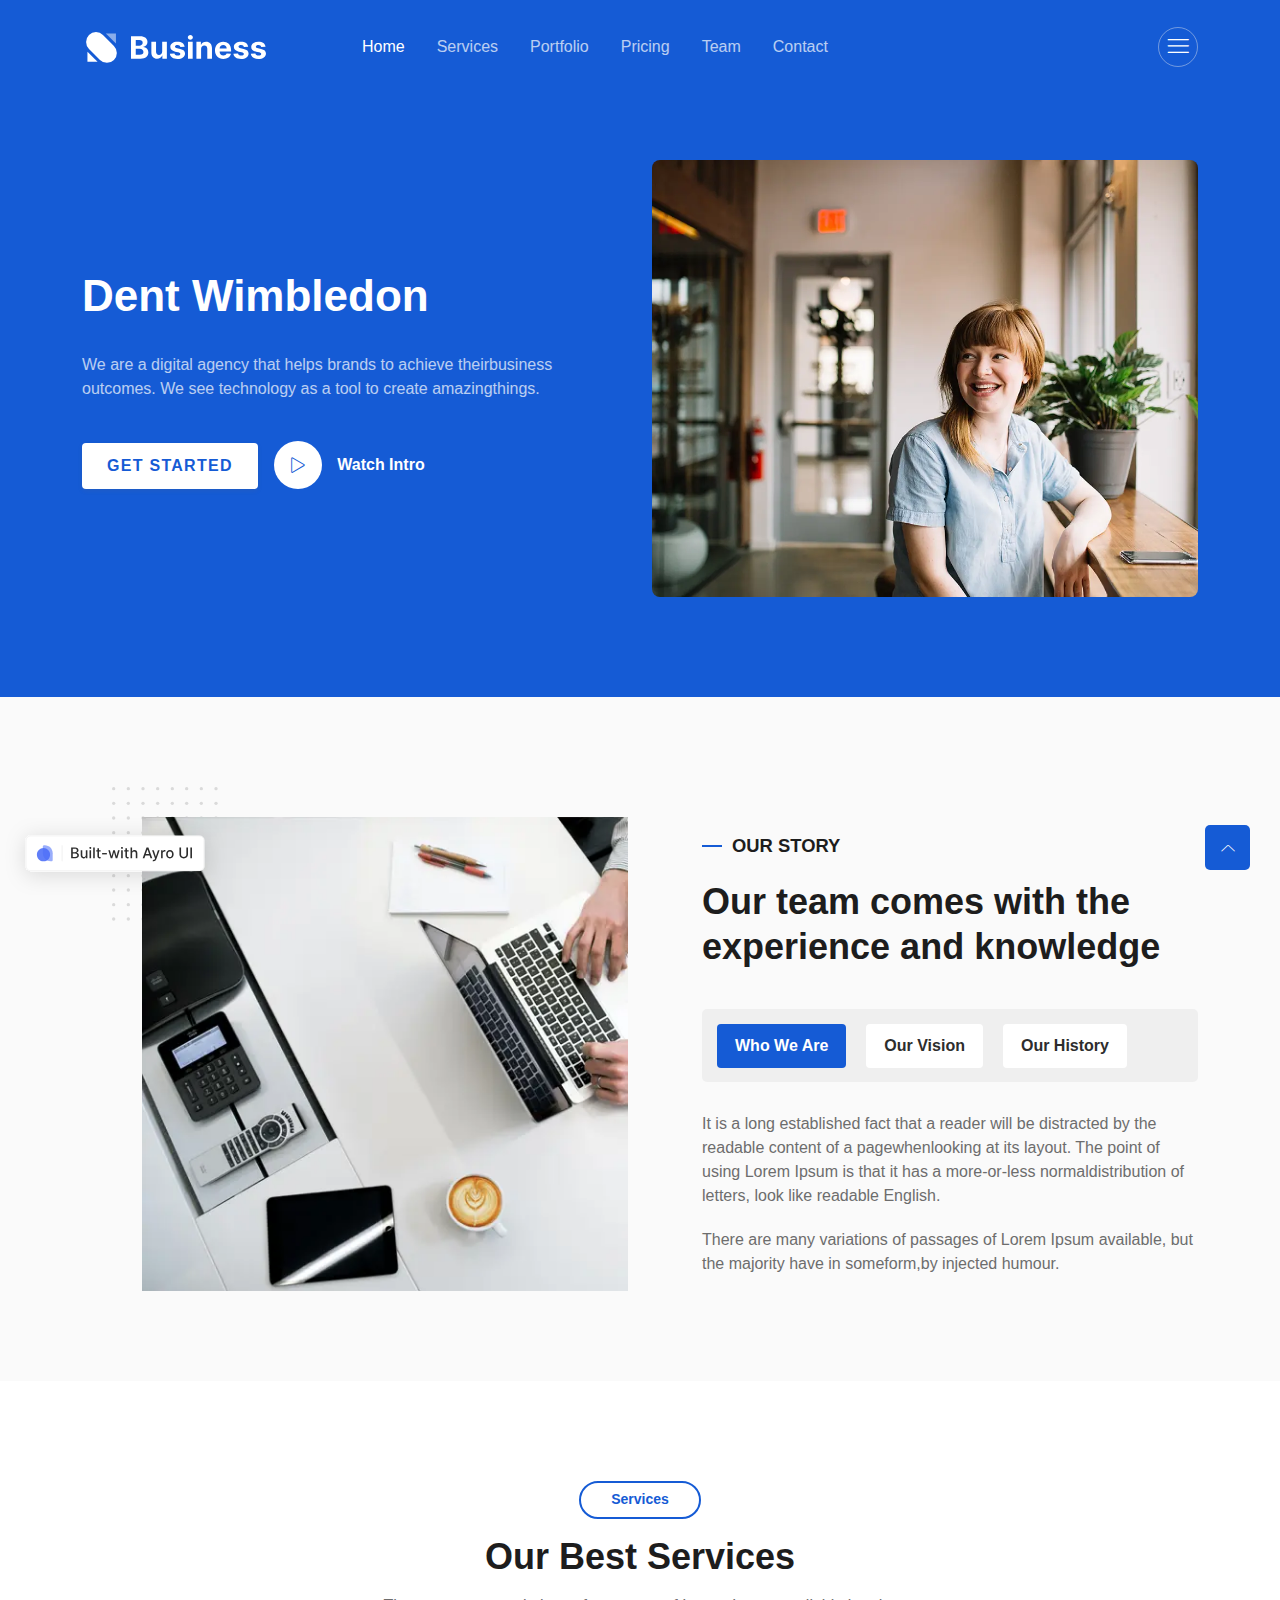
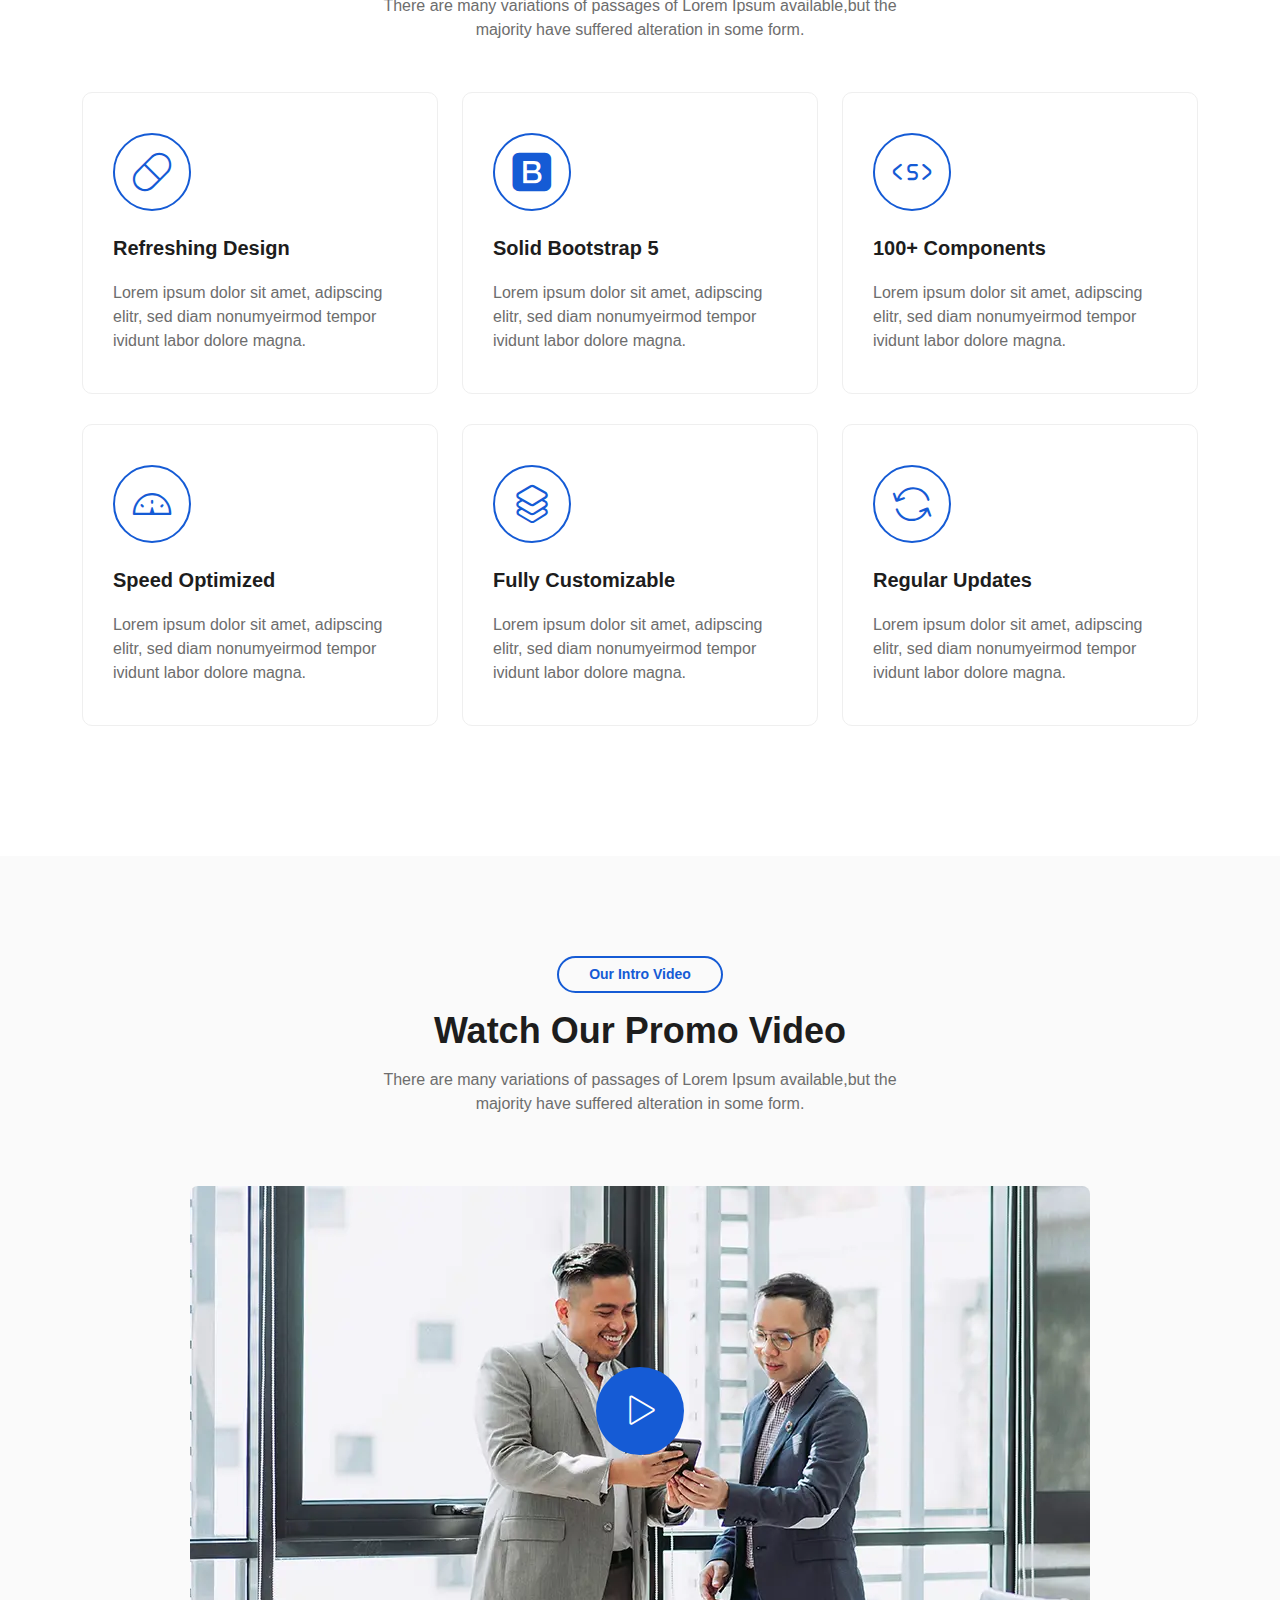
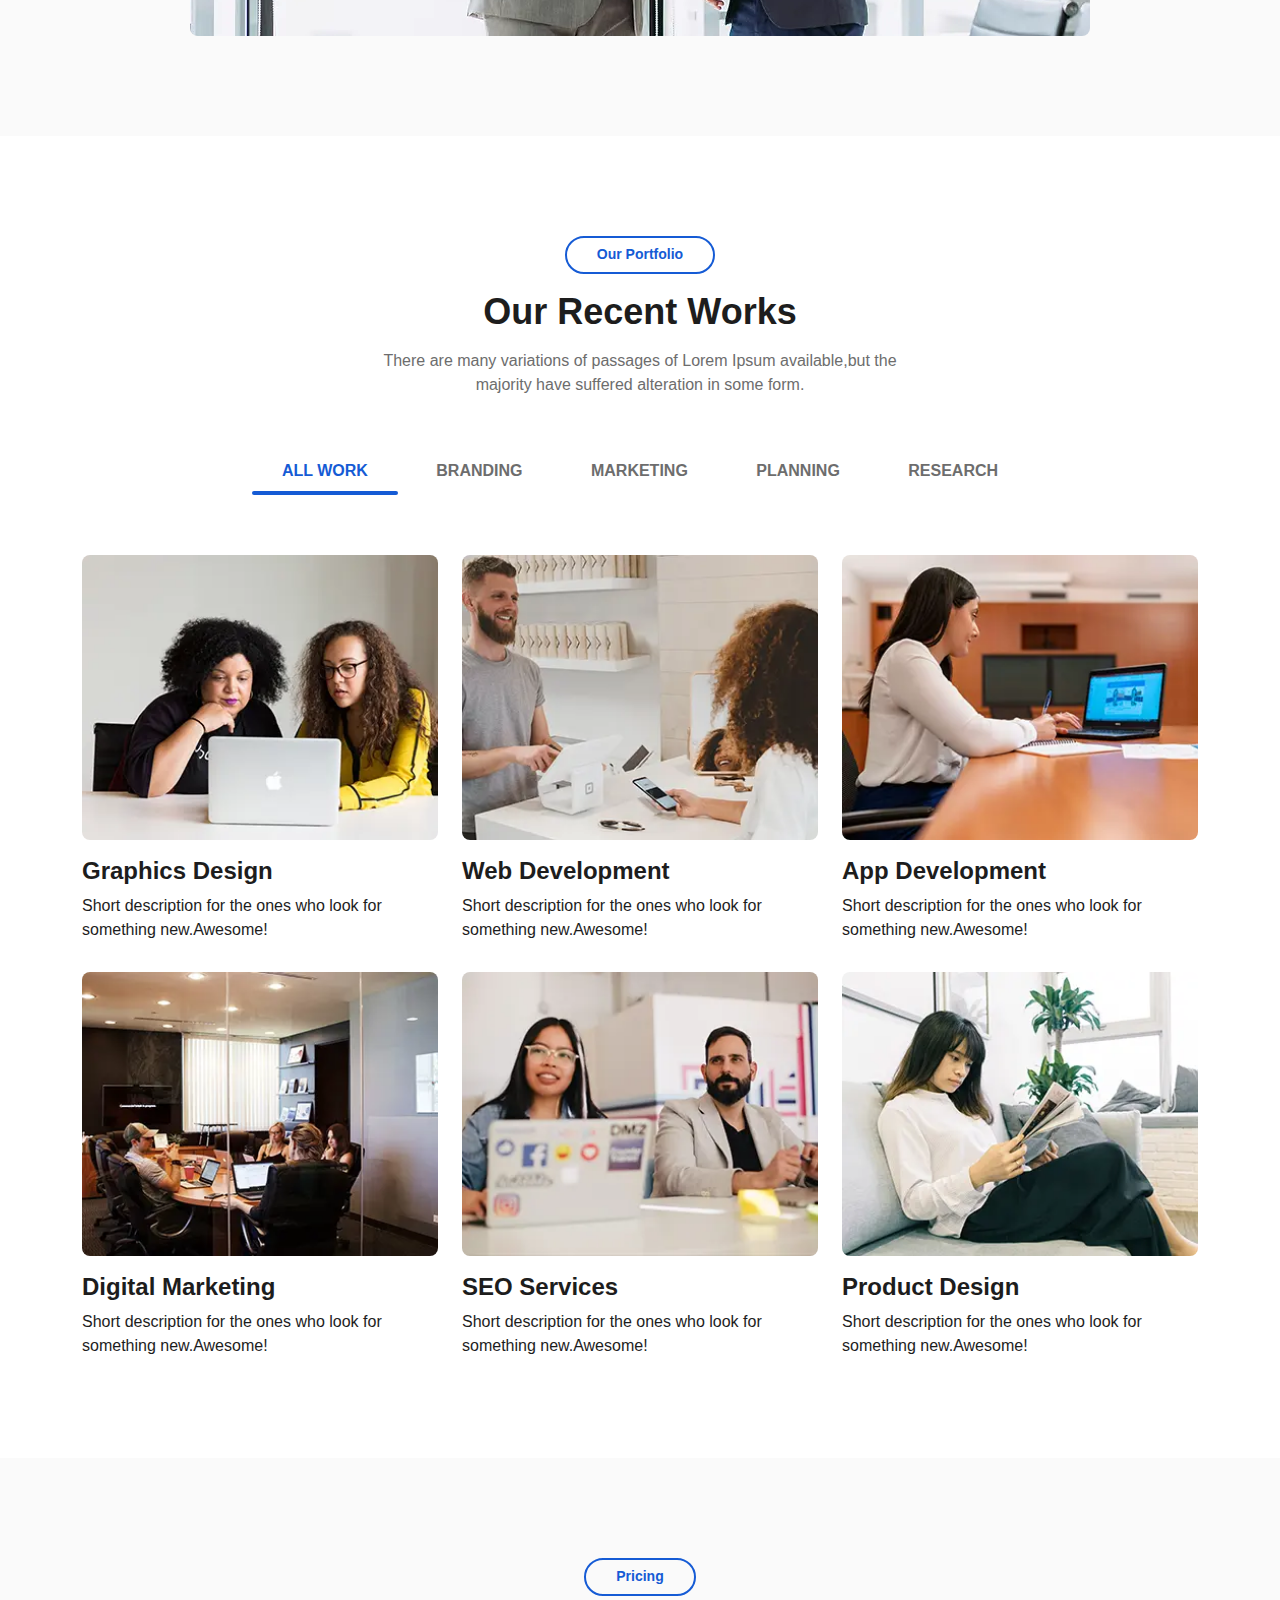
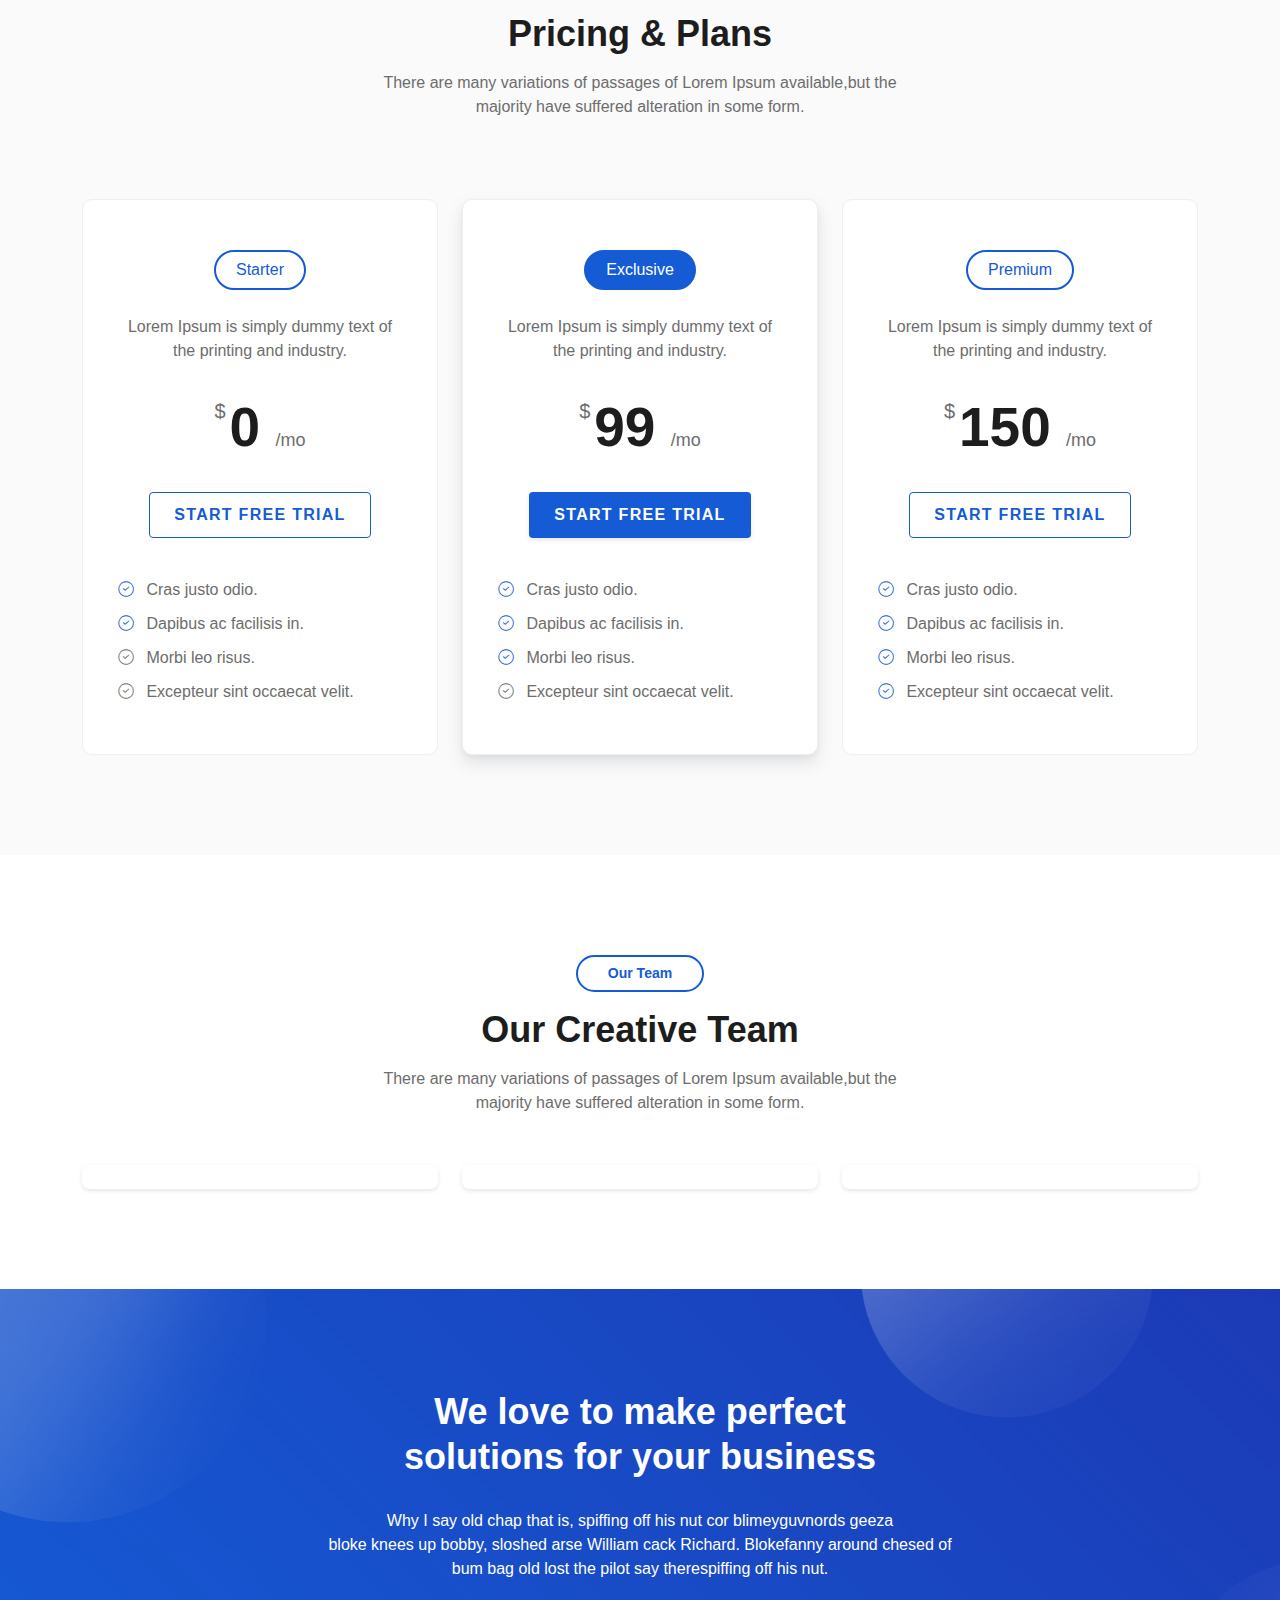
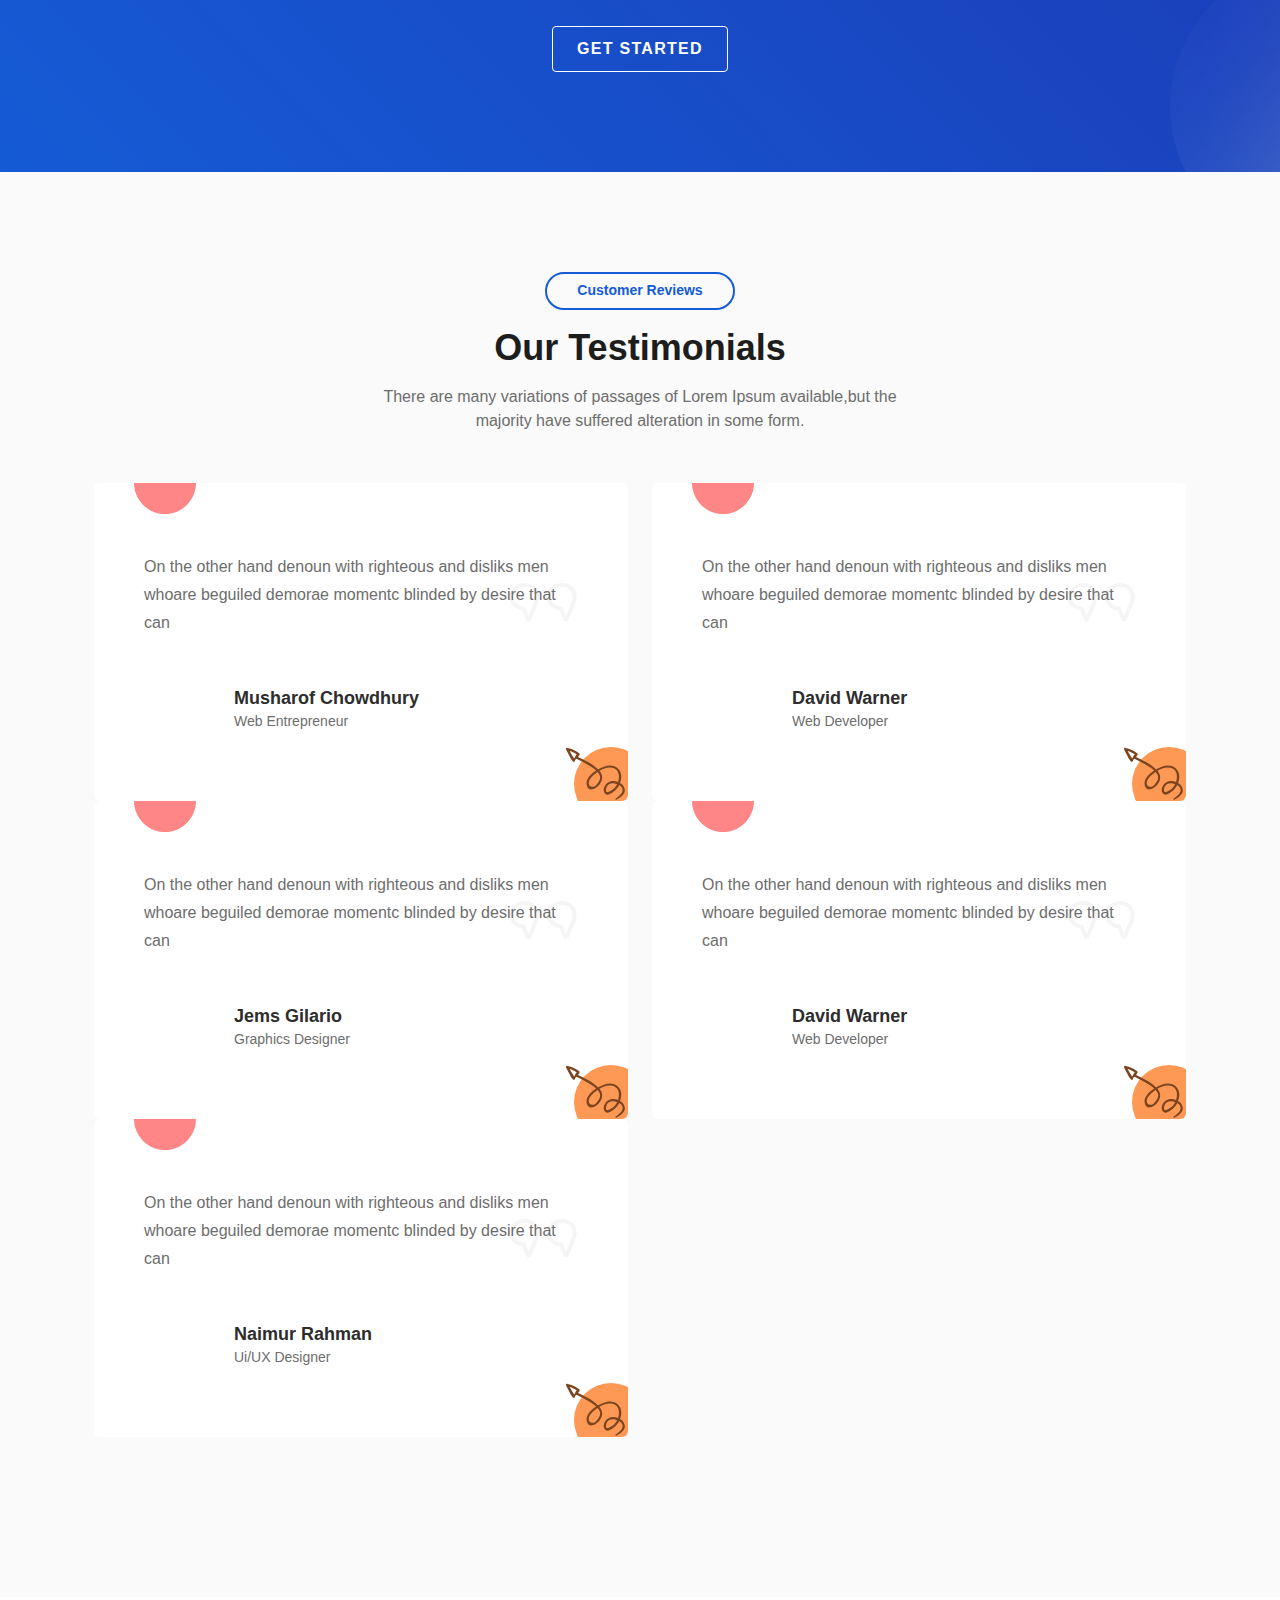
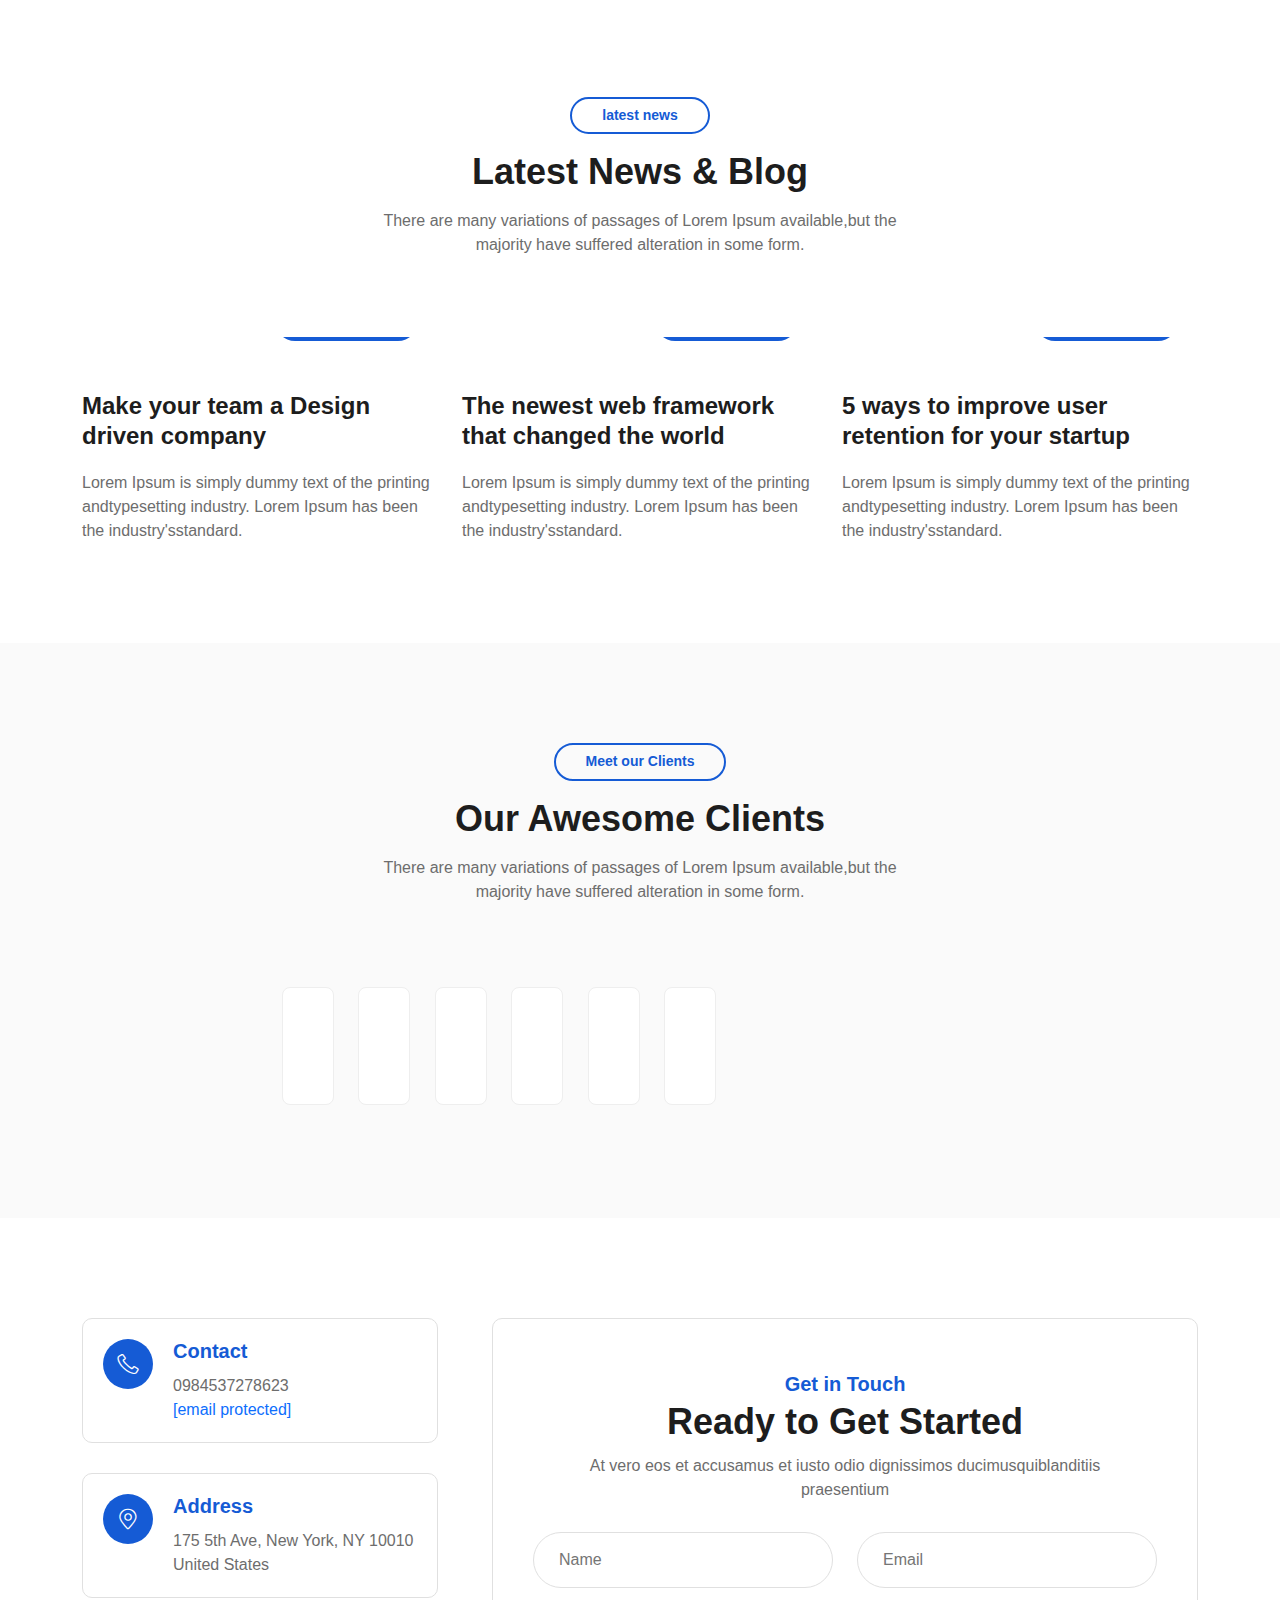
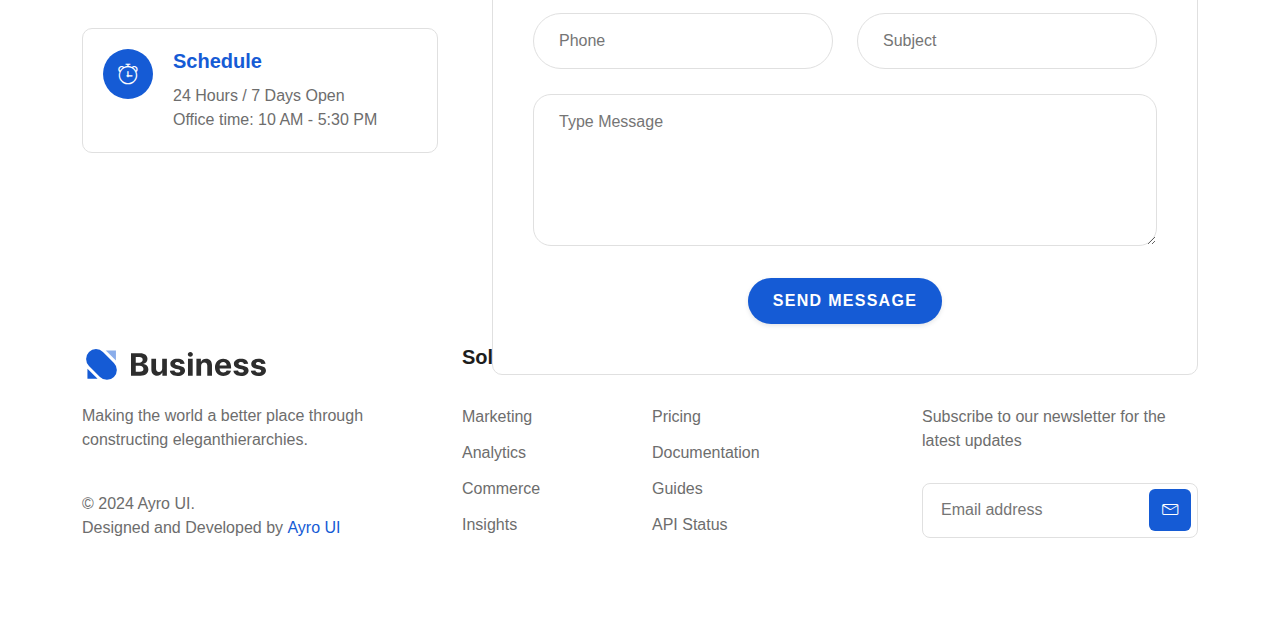
==== index.html @ 7c0dde8a "vscode test" ====
<!DOCTYPE html>
<html lang="en">
  <!--- aaaaaa -->
  <head>
    <META NAME="robots" CONTENT="noindex">
    <meta charset="utf-8" />
    <meta http-equiv="x-ua-compatible" content="ie=edge" />
    <meta name="description" content="" />
    <meta name="viewport" content="width=device-width, initial-scale=1, shrink-to-fit=no" />
    <!-- <link rel="shortcut icon" type="image/x-icon" href="assets/images/favicon.svg" /> -->
    <title>Dent Wimble Ok </title>
    <link rel="stylesheet" href="assets/css/bootstrap.min.css" />
    <link rel="stylesheet" href="assets/css/lineicons.css" />
    <link rel="stylesheet" href="https://fonts.googleapis.com/css?family=Sofia">
    <link rel="stylesheet" href="style.css" />
  </head>
  <body>
    <section class="navbar-area navbar-nine">
      <div class="container">
        <div class="row">
          <div class="col-lg-12">
            <nav class="navbar navbar-expand-lg">
              <a class="navbar-brand" href="">
                <img loading="lazy" src="assets/images/white-logo.svg" alt="Logo" />
              </a>
              <button class="navbar-toggler" type="button" data-bs-toggle="collapse" data-bs-target="#navbarNine" aria-controls="navbarNine" aria-expanded="false" aria-label="Toggle navigation">
                <span class="toggler-icon"></span>
                <span class="toggler-icon"></span>
                <span class="toggler-icon"></span>
              </button>
              <div class="collapse navbar-collapse sub-menu-bar" id="navbarNine">
                <ul class="navbar-nav me-auto">
                  <li class="nav-item">
                    <a class="page-scroll active" href="#hero-area">Home</a>
                  </li>
                  <li class="nav-item">
                    <a class="page-scroll" href="#services">Services</a>
                  </li>
                  <li class="nav-item">
                    <a class="page-scroll" href="#portfolio">Portfolio</a>
                  </li>
                  <li class="nav-item">
                    <a class="page-scroll" href="#pricing">Pricing</a>
                  </li>
                  <li class="nav-item">
                    <a class="page-scroll" href="#team">Team</a>
                  </li>
                  <li class="nav-item">
                    <a class="page-scroll" href="#contact">Contact</a>
                  </li>
                </ul>
              </div>
              <div class="navbar-btn d-none d-lg-inline-block">
                <a class="menu-bar" href="#side-menu-left">
                  <i class="lni lni-menu"></i>
                </a>
              </div>
            </nav>
          </div>
        </div>
      </div>
    </section>
    <div class="sidebar-left">
      <div class="sidebar-close">
        <a class="close" href="#close">
          <i class="lni lni-close"></i>
        </a>
      </div>
      <div class="sidebar-content">
        <div class="sidebar-logo">
          <a href="">
            <img loading="lazy" src="assets/images/logo.svg" alt="Logo" />
          </a>
        </div>
        <p class="text">Lorem ipsum dolor sit amet adipisicing elit. Sapiente fuga nisi rerum iusto intro.</p>
        <div class="sidebar-menu">
          <h5 class="menu-title">Quick Links</h5>
          <ul>
            <li>
              <a href="javascript:void(0)">About Us</a>
            </li>
            <li>
              <a href="javascript:void(0)">Our Team</a>
            </li>
            <li>
              <a href="javascript:void(0)">Latest News</a>
            </li>
            <li>
              <a href="javascript:void(0)">Contact Us</a>
            </li>
          </ul>
        </div>
        <div class="sidebar-social align-items-center justify-content-center">
          <h5 class="social-title">Follow Us On</h5>
          <ul>
            <li>
              <a href="javascript:void(0)">
                <i class="lni lni-facebook-filled"></i>
              </a>
            </li>
            <li>
              <a href="javascript:void(0)">
                <i class="lni lni-twitter-original"></i>
              </a>
            </li>
            <li>
              <a href="javascript:void(0)">
                <i class="lni lni-linkedin-original"></i>
              </a>
            </li>
            <li>
              <a href="javascript:void(0)">
                <i class="lni lni-youtube"></i>
              </a>
            </li>
          </ul>
        </div>
      </div>
    </div>
    <div class="overlay-left"></div>
    <section id="hero-area" class="header-area header-eight">
      <div class="container">
        <div class="row align-items-center">
          <div class="col-lg-6 col-md-12 col-12">
            <div class="header-content">
              <h1>Dent Wimbledon</h1>
              <p>We are a digital agency that helps brands to achieve theirbusiness outcomes. We see technology as a tool to create amazingthings.</p>
              <div class="button">
                <a href="javascript:void(0)" class="btn primary-btn">Get Started</a>
                <a href="https://www.youtube.com/watch?v=r44RKWyfcFw&fbclid=IwAR21beSJORalzmzokxDRcGfkZA1AtRTE__l5N4r09HcGS5Y6vOluyouM9EM" class="glightbox video-button">
                  <span class="btn icon-btn rounded-full">
                    <i class="lni lni-play"></i>
                  </span>
                  <span class="text">Watch Intro</span>
                </a>
              </div>
            </div>
          </div>
          <div class="col-lg-6 col-md-12 col-12">
            <div class="header-image">
              <img loading="lazy" src="./images/hero-image.webp" alt="#" />
            </div>
          </div>
        </div>
      </div>
    </section>
    <section class="about-area about-five">
      <div class="container">
        <div class="row align-items-center">
          <div class="col-lg-6 col-12">
            <div class="about-image-five">
              <svg class="shape" width="106" height="134" viewBox="0 0 106 134" fill="none" xmlns="http://www.w3.org/2000/svg">
                <circle cx="1.66654" cy="1.66679" r="1.66667" fill="#DADADA" />
                <circle cx="1.66654" cy="16.3335" r="1.66667" fill="#DADADA" />
                <circle cx="1.66654" cy="31.0001" r="1.66667" fill="#DADADA" />
                <circle cx="1.66654" cy="45.6668" r="1.66667" fill="#DADADA" />
                <circle cx="1.66654" cy="60.3335" r="1.66667" fill="#DADADA" />
                <circle cx="1.66654" cy="88.6668" r="1.66667" fill="#DADADA" />
                <circle cx="1.66654" cy="117.667" r="1.66667" fill="#DADADA" />
                <circle cx="1.66654" cy="74.6668" r="1.66667" fill="#DADADA" />
                <circle cx="1.66654" cy="103" r="1.66667" fill="#DADADA" />
                <circle cx="1.66654" cy="132" r="1.66667" fill="#DADADA" />
                <circle cx="16.3333" cy="1.66679" r="1.66667" fill="#DADADA" />
                <circle cx="16.3333" cy="16.3335" r="1.66667" fill="#DADADA" />
                <circle cx="16.3333" cy="31.0001" r="1.66667" fill="#DADADA" />
                <circle cx="16.3333" cy="45.6668" r="1.66667" fill="#DADADA" />
                <circle cx="16.333" cy="60.3335" r="1.66667" fill="#DADADA" />
                <circle cx="16.333" cy="88.6668" r="1.66667" fill="#DADADA" />
                <circle cx="16.333" cy="117.667" r="1.66667" fill="#DADADA" />
                <circle cx="16.333" cy="74.6668" r="1.66667" fill="#DADADA" />
                <circle cx="16.333" cy="103" r="1.66667" fill="#DADADA" />
                <circle cx="16.333" cy="132" r="1.66667" fill="#DADADA" />
                <circle cx="30.9998" cy="1.66679" r="1.66667" fill="#DADADA" />
                <circle cx="74.6665" cy="1.66679" r="1.66667" fill="#DADADA" />
                <circle cx="30.9998" cy="16.3335" r="1.66667" fill="#DADADA" />
                <circle cx="74.6665" cy="16.3335" r="1.66667" fill="#DADADA" />
                <circle cx="30.9998" cy="31.0001" r="1.66667" fill="#DADADA" />
                <circle cx="74.6665" cy="31.0001" r="1.66667" fill="#DADADA" />
                <circle cx="30.9998" cy="45.6668" r="1.66667" fill="#DADADA" />
                <circle cx="74.6665" cy="45.6668" r="1.66667" fill="#DADADA" />
                <circle cx="31" cy="60.3335" r="1.66667" fill="#DADADA" />
                <circle cx="74.6668" cy="60.3335" r="1.66667" fill="#DADADA" />
                <circle cx="31" cy="88.6668" r="1.66667" fill="#DADADA" />
                <circle cx="74.6668" cy="88.6668" r="1.66667" fill="#DADADA" />
                <circle cx="31" cy="117.667" r="1.66667" fill="#DADADA" />
                <circle cx="74.6668" cy="117.667" r="1.66667" fill="#DADADA" />
                <circle cx="31" cy="74.6668" r="1.66667" fill="#DADADA" />
                <circle cx="74.6668" cy="74.6668" r="1.66667" fill="#DADADA" />
                <circle cx="31" cy="103" r="1.66667" fill="#DADADA" />
                <circle cx="74.6668" cy="103" r="1.66667" fill="#DADADA" />
                <circle cx="31" cy="132" r="1.66667" fill="#DADADA" />
                <circle cx="74.6668" cy="132" r="1.66667" fill="#DADADA" />
                <circle cx="45.6665" cy="1.66679" r="1.66667" fill="#DADADA" />
                <circle cx="89.3333" cy="1.66679" r="1.66667" fill="#DADADA" />
                <circle cx="45.6665" cy="16.3335" r="1.66667" fill="#DADADA" />
                <circle cx="89.3333" cy="16.3335" r="1.66667" fill="#DADADA" />
                <circle cx="45.6665" cy="31.0001" r="1.66667" fill="#DADADA" />
                <circle cx="89.3333" cy="31.0001" r="1.66667" fill="#DADADA" />
                <circle cx="45.6665" cy="45.6668" r="1.66667" fill="#DADADA" />
                <circle cx="89.3333" cy="45.6668" r="1.66667" fill="#DADADA" />
                <circle cx="45.6665" cy="60.3335" r="1.66667" fill="#DADADA" />
                <circle cx="89.3333" cy="60.3335" r="1.66667" fill="#DADADA" />
                <circle cx="45.6665" cy="88.6668" r="1.66667" fill="#DADADA" />
                <circle cx="89.3333" cy="88.6668" r="1.66667" fill="#DADADA" />
                <circle cx="45.6665" cy="117.667" r="1.66667" fill="#DADADA" />
                <circle cx="89.3333" cy="117.667" r="1.66667" fill="#DADADA" />
                <circle cx="45.6665" cy="74.6668" r="1.66667" fill="#DADADA" />
                <circle cx="89.3333" cy="74.6668" r="1.66667" fill="#DADADA" />
                <circle cx="45.6665" cy="103" r="1.66667" fill="#DADADA" />
                <circle cx="89.3333" cy="103" r="1.66667" fill="#DADADA" />
                <circle cx="45.6665" cy="132" r="1.66667" fill="#DADADA" />
                <circle cx="89.3333" cy="132" r="1.66667" fill="#DADADA" />
                <circle cx="60.3333" cy="1.66679" r="1.66667" fill="#DADADA" />
                <circle cx="104" cy="1.66679" r="1.66667" fill="#DADADA" />
                <circle cx="60.3333" cy="16.3335" r="1.66667" fill="#DADADA" />
                <circle cx="104" cy="16.3335" r="1.66667" fill="#DADADA" />
                <circle cx="60.3333" cy="31.0001" r="1.66667" fill="#DADADA" />
                <circle cx="104" cy="31.0001" r="1.66667" fill="#DADADA" />
                <circle cx="60.3333" cy="45.6668" r="1.66667" fill="#DADADA" />
                <circle cx="104" cy="45.6668" r="1.66667" fill="#DADADA" />
                <circle cx="60.333" cy="60.3335" r="1.66667" fill="#DADADA" />
                <circle cx="104" cy="60.3335" r="1.66667" fill="#DADADA" />
                <circle cx="60.333" cy="88.6668" r="1.66667" fill="#DADADA" />
                <circle cx="104" cy="88.6668" r="1.66667" fill="#DADADA" />
                <circle cx="60.333" cy="117.667" r="1.66667" fill="#DADADA" />
                <circle cx="104" cy="117.667" r="1.66667" fill="#DADADA" />
                <circle cx="60.333" cy="74.6668" r="1.66667" fill="#DADADA" />
                <circle cx="104" cy="74.6668" r="1.66667" fill="#DADADA" />
                <circle cx="60.333" cy="103" r="1.66667" fill="#DADADA" />
                <circle cx="104" cy="103" r="1.66667" fill="#DADADA" />
                <circle cx="60.333" cy="132" r="1.66667" fill="#DADADA" />
                <circle cx="104" cy="132" r="1.66667" fill="#DADADA" />
              </svg>
              <img loading="lazy" src="assets/images/about/about-img1.webp" alt="about" />
            </div>
          </div>
          <div class="col-lg-6 col-12">
            <div class="about-five-content">
              <h6 class="small-title text-lg">OUR STORY</h6>
              <h2 class="main-title fw-bold">Our team comes with the experience and knowledge</h2>
              <div class="about-five-tab">
                <nav>
                  <div class="nav nav-tabs" id="nav-tab" role="tablist">
                    <button class="nav-link active" id="nav-who-tab" data-bs-toggle="tab" data-bs-target="#nav-who" type="button" role="tab" aria-controls="nav-who" aria-selected="true">Who We Are</button>
                    <button class="nav-link" id="nav-vision-tab" data-bs-toggle="tab" data-bs-target="#nav-vision" type="button" role="tab" aria-controls="nav-vision" aria-selected="false">our Vision</button>
                    <button class="nav-link" id="nav-history-tab" data-bs-toggle="tab" data-bs-target="#nav-history" type="button" role="tab" aria-controls="nav-history" aria-selected="false">our History</button>
                  </div>
                </nav>
                <div class="tab-content" id="nav-tabContent">
                  <div class="tab-pane fade show active" id="nav-who" role="tabpanel" aria-labelledby="nav-who-tab">
                    <p>It is a long established fact that a reader will be distracted by the readable content of a pagewhenlooking at its layout. The point of using Lorem Ipsum is that it has a more-or-less normaldistribution of letters, look like readable English.</p>
                    <p>There are many variations of passages of Lorem Ipsum available, but the majority have in someform,by injected humour.</p>
                  </div>
                  <div class="tab-pane fade" id="nav-vision" role="tabpanel" aria-labelledby="nav-vision-tab">
                    <p>It is a long established fact that a reader will be distracted by the readable content of a pagewhenlooking at its layout. The point of using Lorem Ipsum is that it has a more-or-less normaldistribution of letters, look like readable English.</p>
                    <p>There are many variations of passages of Lorem Ipsum available, but the majority have in someform,by injected humour.</p>
                  </div>
                  <div class="tab-pane fade" id="nav-history" role="tabpanel" aria-labelledby="nav-history-tab">
                    <p>It is a long established fact that a reader will be distracted by the readable content of a pagewhenlooking at its layout. The point of using Lorem Ipsum is that it has a more-or-less normaldistribution of letters, look like readable English.</p>
                    <p>There are many variations of passages of Lorem Ipsum available, but the majority have in someform,by injected humour.</p>
                  </div>
                </div>
              </div>
            </div>
          </div>
        </div>
      </div>
    </section>
    <section id="services" class="services-area services-eight">
      <div class="section-title-five">
        <div class="container">
          <div class="row">
            <div class="col-12">
              <div class="content">
                <h6>Services</h6>
                <h2 class="fw-bold">Our Best Services</h2>
                <p> There are many variations of passages of Lorem Ipsum available,but the majority have suffered alteration in some form.</p>
              </div>
            </div>
          </div>
        </div>
      </div>
      <div class="container">
        <div class="row">
          <div class="col-lg-4 col-md-6">
            <div class="single-services">
              <div class="service-icon">
                <i class="lni lni-capsule"></i>
              </div>
              <div class="service-content">
                <h4>Refreshing Design</h4>
                <p>Lorem ipsum dolor sit amet, adipscing elitr, sed diam nonumyeirmod tempor ividunt labor dolore magna.</p>
              </div>
            </div>
          </div>
          <div class="col-lg-4 col-md-6">
            <div class="single-services">
              <div class="service-icon">
                <i class="lni lni-bootstrap"></i>
              </div>
              <div class="service-content">
                <h4>Solid Bootstrap 5</h4>
                <p>Lorem ipsum dolor sit amet, adipscing elitr, sed diam nonumyeirmod tempor ividunt labor dolore magna.</p>
              </div>
            </div>
          </div>
          <div class="col-lg-4 col-md-6">
            <div class="single-services">
              <div class="service-icon">
                <i class="lni lni-shortcode"></i>
              </div>
              <div class="service-content">
                <h4>100+ Components</h4>
                <p>Lorem ipsum dolor sit amet, adipscing elitr, sed diam nonumyeirmod tempor ividunt labor dolore magna.</p>
              </div>
            </div>
          </div>
          <div class="col-lg-4 col-md-6">
            <div class="single-services">
              <div class="service-icon">
                <i class="lni lni-dashboard"></i>
              </div>
              <div class="service-content">
                <h4>Speed Optimized</h4>
                <p>Lorem ipsum dolor sit amet, adipscing elitr, sed diam nonumyeirmod tempor ividunt labor dolore magna.</p>
              </div>
            </div>
          </div>
          <div class="col-lg-4 col-md-6">
            <div class="single-services">
              <div class="service-icon">
                <i class="lni lni-layers"></i>
              </div>
              <div class="service-content">
                <h4>Fully Customizable</h4>
                <p>Lorem ipsum dolor sit amet, adipscing elitr, sed diam nonumyeirmod tempor ividunt labor dolore magna.</p>
              </div>
            </div>
          </div>
          <div class="col-lg-4 col-md-6">
            <div class="single-services">
              <div class="service-icon">
                <i class="lni lni-reload"></i>
              </div>
              <div class="service-content">
                <h4>Regular Updates</h4>
                <p>Lorem ipsum dolor sit amet, adipscing elitr, sed diam nonumyeirmod tempor ividunt labor dolore magna.</p>
              </div>
            </div>
          </div>
        </div>
      </div>
    </section>
    <section class="video-area video-one">
      <div class="section-title-five">
        <div class="container">
          <div class="row">
            <div class="col-12">
              <div class="content">
                <h6>Our Intro Video</h6>
                <h2 class="fw-bold">Watch Our Promo Video</h2>
                <p>There are many variations of passages of Lorem Ipsum available,but the majority have suffered alteration in some form.</p>
              </div>
            </div>
          </div>
        </div>
      </div>
      <div class="container">
        <div class="row justify-content-center">
          <div class="col-lg-10">
            <div class="video-content text-center">
              <img loading="lazy" src="./images/video-bg.webp" alt="Video" />
              <a class="video-popup glightbox" href="https://www.youtube.com/watch?v=NJbXptdalP0">
                <i class="lni lni-play"></i>
              </a>
            </div>
          </div>
        </div>
      </div>
    </section>
    <section id="portfolio" class="portfolio-area portfolio-three">
      <div class="section-title-five">
        <div class="container">
          <div class="row">
            <div class="col-12">
              <div class="content">
                <h6>Our Portfolio</h6>
                <h2 class="fw-bold">Our Recent Works</h2>
                <p>There are many variations of passages of Lorem Ipsum available,but the majority have suffered alteration in some form.</p>
              </div>
            </div>
          </div>
        </div>
      </div>
      <div class="container">
        <div class="row">
          <div class="col-lg-12">
            <div class="portfolio-menu text-center">
              <button data-filter="all" class="active">ALL WORK</button>
              <button data-filter="branding">BRANDING</button>
              <button data-filter="marketing">MARKETING</button>
              <button data-filter="planning">PLANNING</button>
              <button data-filter="research">RESEARCH</button>
            </div>
          </div>
        </div>
        <div class="row grid">
          <div class="col-lg-4 col-sm-6 branding-3 planning-3" data-filter="branding">
            <div class="portfolio-style-three">
              <div class="portfolio-image">
                <img loading="lazy" src="assets/images/portfolio/pf1.webp" alt="image" />
                <div class=" portfolio-overlay d-flex align-items-center justify-content-center ">
                  <div class="portfolio-content">
                    <div class="portfolio-icon">
                      <a class="image-popup-three glightbox3" href="assets/images/portfolio/pf1.webp">
                        <i class="lni lni-zoom-in"></i>
                      </a>
                    </div>
                    <div class="portfolio-icon">
                      <a href="javascript:void(0)">
                        <i class="lni lni-link"></i>
                      </a>
                    </div>
                  </div>
                </div>
              </div>
              <div class="portfolio-text">
                <h4 class="portfolio-title">
                  <a href="javascript:void(0)">Graphics Design</a>
                </h4>
                <p class="text">Short description for the ones who look for something new.Awesome!</p>
              </div>
            </div>
          </div>
          <div class="col-lg-4 col-sm-6" data-filter="research">
            <div class="portfolio-style-three">
              <div class="portfolio-image">
                <img loading="lazy" src="assets/images/portfolio/pf2.webp" alt="image" />
                <div class=" portfolio-overlay d-flex align-items-center justify-content-center ">
                  <div class="portfolio-content">
                    <div class="portfolio-icon">
                      <a class="image-popup-three glightbox3" href="assets/images/portfolio/pf2.webp">
                        <i class="lni lni-zoom-in"></i>
                      </a>
                    </div>
                    <div class="portfolio-icon">
                      <a href="javascript:void(0)">
                        <i class="lni lni-link"></i>
                      </a>
                    </div>
                  </div>
                </div>
              </div>
              <div class="portfolio-text">
                <h4 class="portfolio-title">
                  <a href="javascript:void(0)">Web Development</a>
                </h4>
                <p class="text">Short description for the ones who look for something new.Awesome!</p>
              </div>
            </div>
          </div>
          <div class="col-lg-4 col-sm-6" data-filter="marketing">
            <div class="portfolio-style-three">
              <div class="portfolio-image">
                <img loading="lazy" src="assets/images/portfolio/pf3.webp" alt="image" />
                <div class=" portfolio-overlay d-flex align-items-center justify-content-center ">
                  <div class="portfolio-content">
                    <div class="portfolio-icon">
                      <a class="image-popup-three glightbox3" href="assets/images/portfolio/pf3.webp">
                        <i class="lni lni-zoom-in"></i>
                      </a>
                    </div>
                    <div class="portfolio-icon">
                      <a href="javascript:void(0)">
                        <i class="lni lni-link"></i>
                      </a>
                    </div>
                  </div>
                </div>
              </div>
              <div class="portfolio-text">
                <h4 class="portfolio-title">
                  <a href="javascript:void(0)">App Development</a>
                </h4>
                <p class="text">Short description for the ones who look for something new.Awesome!</p>
              </div>
            </div>
          </div>
          <div class="col-lg-4 col-sm-6" data-filter="planning">
            <div class="portfolio-style-three">
              <div class="portfolio-image">
                <img loading="lazy" src="assets/images/portfolio/pf4.webp" alt="image" />
                <div class=" portfolio-overlay d-flex align-items-center justify-content-center ">
                  <div class="portfolio-content">
                    <div class="portfolio-icon">
                      <a class="image-popup-three glightbox3" href="assets/images/portfolio/pf4.webp">
                        <i class="lni lni-zoom-in"></i>
                      </a>
                    </div>
                    <div class="portfolio-icon">
                      <a href="javascript:void(0)">
                        <i class="lni lni-link"></i>
                      </a>
                    </div>
                  </div>
                </div>
              </div>
              <div class="portfolio-text">
                <h4 class="portfolio-title">
                  <a href="javascript:void(0)">Digital Marketing</a>
                </h4>
                <p class="text">Short description for the ones who look for something new.Awesome!</p>
              </div>
            </div>
          </div>
          <div class="col-lg-4 col-sm-6" data-filter="branding">
            <div class="portfolio-style-three">
              <div class="portfolio-image">
                <img loading="lazy" src="assets/images/portfolio/pf5.webp" alt="image" />
                <div class=" portfolio-overlay d-flex align-items-center justify-content-center ">
                  <div class="portfolio-content">
                    <div class="portfolio-icon">
                      <a class="image-popup-three glightbox3" href="assets/images/portfolio/pf5.webp">
                        <i class="lni lni-zoom-in"></i>
                      </a>
                    </div>
                    <div class="portfolio-icon">
                      <a href="javascript:void(0)">
                        <i class="lni lni-link"></i>
                      </a>
                    </div>
                  </div>
                </div>
              </div>
              <div class="portfolio-text">
                <h4 class="portfolio-title">
                  <a href="javascript:void(0)">SEO Services</a>
                </h4>
                <p class="text">Short description for the ones who look for something new.Awesome!</p>
              </div>
            </div>
          </div>
          <div class="col-lg-4 col-sm-6" data-filter="marketing">
            <div class="portfolio-style-three">
              <div class="portfolio-image">
                <img loading="lazy" src="assets/images/portfolio/pf6.webp" alt="image" />
                <div class=" portfolio-overlay d-flex align-items-center justify-content-center ">
                  <div class="portfolio-content">
                    <div class="portfolio-icon">
                      <a class="image-popup-three glightbox3" href="assets/images/portfolio/pf6.webp">
                        <i class="lni lni-zoom-in"></i>
                      </a>
                    </div>
                    <div class="portfolio-icon">
                      <a href="javascript:void(0)">
                        <i class="lni lni-link"></i>
                      </a>
                    </div>
                  </div>
                </div>
              </div>
              <div class="portfolio-text">
                <h4 class="portfolio-title">
                  <a href="javascript:void(0)">Product Design</a>
                </h4>
                <p class="text">Short description for the ones who look for something new.Awesome!</p>
              </div>
            </div>
          </div>
        </div>
      </div>
    </section>
    <section id="pricing" class="pricing-area pricing-fourteen">
      <div class="section-title-five">
        <div class="container">
          <div class="row">
            <div class="col-12">
              <div class="content">
                <h6>Pricing</h6>
                <h2 class="fw-bold">Pricing & Plans</h2>
                <p>There are many variations of passages of Lorem Ipsum available,but the majority have suffered alteration in some form.</p>
              </div>
            </div>
          </div>
        </div>
      </div>
      <div class="container">
        <div class="row">
          <div class="col-lg-4 col-md-6 col-12">
            <div class="pricing-style-fourteen">
              <div class="table-head">
                <h6 class="title">Starter </h4>
                  <p>Lorem Ipsum is simply dummy text of the printing and industry.</p>
                  <div class="price">
                    <h2 class="amount">
                      <span class="currency">$</span>0 <span class="duration">/mo </span>
                    </h2>
                  </div>
              </div>
              <div class="light-rounded-buttons">
                <a href="javascript:void(0)" class="btn primary-btn-outline">Start free trial</a>
              </div>
              <div class="table-content">
                <ul class="table-list">
                  <li>
                    <i class="lni lni-checkmark-circle"></i> Cras justo odio.
                  </li>
                  <li>
                    <i class="lni lni-checkmark-circle"></i> Dapibus ac facilisis in.
                  </li>
                  <li>
                    <i class="lni lni-checkmark-circle deactive"></i> Morbi leo risus.
                  </li>
                  <li>
                    <i class="lni lni-checkmark-circle deactive"></i> Excepteur sint occaecat velit.
                  </li>
                </ul>
              </div>
            </div>
          </div>
          <div class="col-lg-4 col-md-6 col-12">
            <div class="pricing-style-fourteen middle">
              <div class="table-head">
                <h6 class="title">Exclusive </h4>
                  <p>Lorem Ipsum is simply dummy text of the printing and industry.</p>
                  <div class="price">
                    <h2 class="amount">
                      <span class="currency">$</span>99 <span class="duration">/mo </span>
                    </h2>
                  </div>
              </div>
              <div class="light-rounded-buttons">
                <a href="javascript:void(0)" class="btn primary-btn">Start free trial</a>
              </div>
              <div class="table-content">
                <ul class="table-list">
                  <li>
                    <i class="lni lni-checkmark-circle"></i> Cras justo odio.
                  </li>
                  <li>
                    <i class="lni lni-checkmark-circle"></i> Dapibus ac facilisis in.
                  </li>
                  <li>
                    <i class="lni lni-checkmark-circle"></i> Morbi leo risus.
                  </li>
                  <li>
                    <i class="lni lni-checkmark-circle deactive"></i> Excepteur sint occaecat velit.
                  </li>
                </ul>
              </div>
            </div>
          </div>
          <div class="col-lg-4 col-md-6 col-12">
            <div class="pricing-style-fourteen">
              <div class="table-head">
                <h6 class="title">Premium </h4>
                  <p>Lorem Ipsum is simply dummy text of the printing and industry.</p>
                  <div class="price">
                    <h2 class="amount">
                      <span class="currency">$</span>150 <span class="duration">/mo </span>
                    </h2>
                  </div>
              </div>
              <div class="light-rounded-buttons">
                <a href="javascript:void(0)" class="btn primary-btn-outline">Start free trial</a>
              </div>
              <div class="table-content">
                <ul class="table-list">
                  <li>
                    <i class="lni lni-checkmark-circle"></i> Cras justo odio.
                  </li>
                  <li>
                    <i class="lni lni-checkmark-circle"></i> Dapibus ac facilisis in.
                  </li>
                  <li>
                    <i class="lni lni-checkmark-circle"></i> Morbi leo risus.
                  </li>
                  <li>
                    <i class="lni lni-checkmark-circle"></i> Excepteur sint occaecat velit.
                  </li>
                </ul>
              </div>
            </div>
          </div>
        </div>
      </div>
    </section>
    <section id="team" class="team-area">
      <div class="section-title-five">
        <div class="container">
          <div class="row">
            <div class="col-12">
              <div class="content">
                <h6>Our Team</h6>
                <h2 class="fw-bold">Our Creative Team</h2>
                <p>There are many variations of passages of Lorem Ipsum available,but the majority have suffered alteration in some form.</p>
              </div>
            </div>
          </div>
        </div>
      </div>
      <div class="container">
        <div class="row">
          <div class="col-lg-4 col-sm-6">
            <div class="team-style-six text-center">
              <div class="team-image">
                <img loading="lazy" src="assets/images/team/team-1.webp" alt="Team" />
              </div>
              <div class="team-content">
                <div class="team-social">
                  <ul class="social">
                    <li>
                      <a href="javascript:void(0)">
                        <i class="lni lni-facebook-filled"></i>
                      </a>
                    </li>
                    <li>
                      <a href="javascript:void(0)">
                        <i class="lni lni-twitter-original"></i>
                      </a>
                    </li>
                    <li>
                      <a href="javascript:void(0)">
                        <i class="lni lni-linkedin-original"></i>
                      </a>
                    </li>
                    <li>
                      <a href="javascript:void(0)">
                        <i class="lni lni-pinterest"></i>
                      </a>
                    </li>
                  </ul>
                </div>
                <h4 class="team-name">Jeffery Riley</h4>
                <span class="sub-title">Art Director</span>
              </div>
            </div>
          </div>
          <div class="col-lg-4 col-sm-6">
            <div class="team-style-six text-center">
              <div class="team-image">
                <img loading="lazy" src="assets/images/team/team-2.webp" alt="Team" />
              </div>
              <div class="team-content">
                <div class="team-social">
                  <ul class="social">
                    <li>
                      <a href="javascript:void(0)">
                        <i class="lni lni-facebook-filled"></i>
                      </a>
                    </li>
                    <li>
                      <a href="javascript:void(0)">
                        <i class="lni lni-twitter-original"></i>
                      </a>
                    </li>
                    <li>
                      <a href="javascript:void(0)">
                        <i class="lni lni-linkedin-original"></i>
                      </a>
                    </li>
                    <li>
                      <a href="javascript:void(0)">
                        <i class="lni lni-pinterest"></i>
                      </a>
                    </li>
                  </ul>
                </div>
                <h4 class="team-name">Riley Beata</h4>
                <span class="sub-title">Web Developer</span>
              </div>
            </div>
          </div>
          <div class="col-lg-4 col-sm-6">
            <div class="team-style-six text-center">
              <div class="team-image">
                <img loading="lazy" src="assets/images/team/team-3.webp" alt="Team" />
              </div>
              <div class="team-content">
                <div class="team-social">
                  <ul class="social">
                    <li>
                      <a href="javascript:void(0)">
                        <i class="lni lni-facebook-filled"></i>
                      </a>
                    </li>
                    <li>
                      <a href="javascript:void(0)">
                        <i class="lni lni-twitter-original"></i>
                      </a>
                    </li>
                    <li>
                      <a href="javascript:void(0)">
                        <i class="lni lni-linkedin-original"></i>
                      </a>
                    </li>
                    <li>
                      <a href="javascript:void(0)">
                        <i class="lni lni-pinterest"></i>
                      </a>
                    </li>
                  </ul>
                </div>
                <h4 class="team-name">Mark Alone</h4>
                <span class="sub-title">UX Designer</span>
              </div>
            </div>
          </div>
        </div>
      </div>
    </section>
    <section id="call-action" class="call-action">
      <div class="container">
        <div class="row justify-content-center">
          <div class="col-xxl-6 col-xl-7 col-lg-8 col-md-9">
            <div class="inner-content">
              <h2>We love to make perfect <br />solutions for your business </h2>
              <p>Why I say old chap that is, spiffing off his nut cor blimeyguvnords geeza <br />bloke knees up bobby, sloshed arse William cack Richard. Blokefanny around chesed of bum bag old lost the pilot say therespiffing off his nut. </p>
              <div class="light-rounded-buttons">
                <a href="javascript:void(0)" class="btn primary-btn-outline">Get Started</a>
              </div>
            </div>
          </div>
        </div>
      </div>
    </section>
    <section id="testimonial" class="testimonial-5">
      <div class="section-title-five">
        <div class="container">
          <div class="row">
            <div class="col-12">
              <div class="content">
                <h6>Customer Reviews</h6>
                <h2 class="fw-bold">Our Testimonials</h2>
                <p>There are many variations of passages of Lorem Ipsum available,but the majority have suffered alteration in some form.</p>
              </div>
            </div>
          </div>
        </div>
      </div>
      <div class="container">
        <div class="row testimonial-slider">
          <div class="col-lg-6 col-12">
            <div class="single-testimonial">
              <svg class="shape1" width="62" height="31" viewBox="0 0 62 31" fill="none" xmlns="http://www.w3.org/2000/svg">
                <path d="M-1.10459e-06 -3.51286e-06C-1.46049e-06 4.07097 0.801837 8.10209 2.35973 11.8632C3.91763 15.6243 6.20107 19.0417 9.07969 21.9203C11.9583 24.7989 15.3757 27.0824 19.1368 28.6403C22.8979 30.1982 26.929 31 31 31C35.071 31 39.1021 30.1982 42.8632 28.6403C46.6243 27.0824 50.0417 24.7989 52.9203 21.9203C55.7989 19.0417 58.0824 15.6243 59.6403 11.8632C61.1982 8.10209 62 4.07098 62 -8.02757e-07L31 -8.02758e-07L-1.10459e-06 -3.51286e-06Z" fill="#FF8686" />
              </svg>
              <svg class="shape2" width="82" height="74" viewBox="0 0 82 74" fill="none" xmlns="http://www.w3.org/2000/svg">
                <circle cx="45.0005" cy="37" r="37" fill="#FE9955" />
                <path d="M0.175359 2.73871C1.17682 4.85939 2.2739 6.88145 3.46802 8.90242C4.46524 10.732 5.46811 12.9497 6.94627 14.4811C7.73528 15.3431 9.37218 14.4457 8.96708 13.287C8.96708 13.287 8.96566 13.1899 8.86863 13.1913C9.05846 12.8974 9.2497 12.7003 9.53657 12.4052C9.63361 12.4037 9.82627 12.304 9.92331 12.3026C10.116 12.2027 10.3072 12.0059 10.4985 11.8088C15.7794 14.5465 21.0575 17.0902 25.9574 20.3188C27.4271 21.268 28.8012 22.3157 30.081 23.5587C25.1774 26.7359 19.5257 31.8654 20.6822 37.9632C22.255 45.996 30.8275 41.5036 33.678 37.2886C37.1963 32.2874 36.94 28.0206 33.4815 23.8005C36.7525 21.8117 40.4199 20.3993 44.0133 20.5412C52.6538 20.7066 54.2222 28.4483 52.0851 34.9823C49.548 34.0486 46.6328 33.7999 44.1182 34.4189C39.5716 35.4557 35.5978 42.5017 38.8594 46.5306C42.1196 50.4625 50.1618 42.8719 51.7762 40.422C52.2515 39.7356 52.7252 38.9523 53.1021 38.1703C53.2005 38.266 53.2977 38.2645 53.396 38.3602C60.4477 42.7221 54.5176 48.729 49.6083 51.5181C48.8377 51.9175 49.5325 52.975 50.3045 52.6726C55.415 50.3659 61.3648 45.7175 57.7824 39.6551C56.8879 38.2123 55.6081 36.9692 54.0428 36.1184C56.0998 30.7503 56.0094 24.5398 51.101 20.7292C45.211 16.1562 37.6845 19.1774 32.1017 22.3646C32.0032 22.2691 32.0032 22.2691 31.9048 22.1733C26.4872 16.7199 18.8689 13.4339 12.0254 10.0395C12.5007 9.3532 12.9746 8.56968 13.4499 7.88351C13.7339 7.39393 13.627 6.71609 13.2332 6.33375C9.89298 3.56774 5.88339 1.49089 1.50686 0.875232C0.435374 0.599667 -0.325372 1.67822 0.175359 2.73871ZM33.341 27.4905C35.5295 31.1468 32.9632 34.8724 30.4799 37.6262C27.2329 41.2646 21.8818 40.372 22.8688 34.8253C23.41 32.0028 25.9005 29.7342 27.9114 27.8608C28.9646 26.8749 30.2118 25.886 31.5576 24.9929C32.2483 25.7593 32.8433 26.6243 33.341 27.4905ZM51.1458 37.131C49.8256 39.7708 47.913 41.7398 45.5099 43.3277C44.4523 44.0226 43.2964 44.6217 42.0392 44.9312C38.7541 45.9496 40.3273 40.6856 40.9868 39.3172C42.9709 35.6001 47.6329 35.8234 51.1458 37.131ZM10.7274 7.53494C10.7288 7.63198 10.6318 7.63339 10.6332 7.73043C10.3421 7.73467 10.0538 7.93314 9.86536 8.32395C9.58414 9.00745 9.20589 9.69236 8.82764 10.3774C8.63781 10.6714 8.06407 11.2621 8.25814 11.2592C8.16111 11.2607 8.06548 11.3591 8.0669 11.4561C7.46913 10.3974 6.67729 9.34112 6.07953 8.28236C5.28345 6.93515 4.48596 5.4909 3.68846 4.0465C6.12426 4.69011 8.56855 5.91625 10.7274 7.53494Z" fill="#7C451F" />
              </svg>
              <div class="inner-content">
                <div class="qote-icon">
                  <i class="lni lni-quotation"></i>
                </div>
                <p class="text">On the other hand denoun with righteous and disliks men whoare beguiled demorae momentc blinded by desire that can</p>
                <div class="author">
                  <div class="image">
                    <img loading="lazy" src="assets/images/testimonial/author-1.webp" alt="Author" />
                  </div>
                  <h4 class="name">Musharof Chowdhury <span class="deg">Web Entrepreneur</span>
                  </h4>
                </div>
              </div>
            </div>
          </div>
          <div class="col-lg-6 col-12">
            <div class="single-testimonial">
              <svg class="shape1" width="62" height="31" viewBox="0 0 62 31" fill="none" xmlns="http://www.w3.org/2000/svg">
                <path d="M-1.10459e-06 -3.51286e-06C-1.46049e-06 4.07097 0.801837 8.10209 2.35973 11.8632C3.91763 15.6243 6.20107 19.0417 9.07969 21.9203C11.9583 24.7989 15.3757 27.0824 19.1368 28.6403C22.8979 30.1982 26.929 31 31 31C35.071 31 39.1021 30.1982 42.8632 28.6403C46.6243 27.0824 50.0417 24.7989 52.9203 21.9203C55.7989 19.0417 58.0824 15.6243 59.6403 11.8632C61.1982 8.10209 62 4.07098 62 -8.02757e-07L31 -8.02758e-07L-1.10459e-06 -3.51286e-06Z" fill="#FF8686" />
              </svg>
              <svg class="shape2" width="82" height="74" viewBox="0 0 82 74" fill="none" xmlns="http://www.w3.org/2000/svg">
                <circle cx="45.0005" cy="37" r="37" fill="#FE9955" />
                <path d="M0.175359 2.73871C1.17682 4.85939 2.2739 6.88145 3.46802 8.90242C4.46524 10.732 5.46811 12.9497 6.94627 14.4811C7.73528 15.3431 9.37218 14.4457 8.96708 13.287C8.96708 13.287 8.96566 13.1899 8.86863 13.1913C9.05846 12.8974 9.2497 12.7003 9.53657 12.4052C9.63361 12.4037 9.82627 12.304 9.92331 12.3026C10.116 12.2027 10.3072 12.0059 10.4985 11.8088C15.7794 14.5465 21.0575 17.0902 25.9574 20.3188C27.4271 21.268 28.8012 22.3157 30.081 23.5587C25.1774 26.7359 19.5257 31.8654 20.6822 37.9632C22.255 45.996 30.8275 41.5036 33.678 37.2886C37.1963 32.2874 36.94 28.0206 33.4815 23.8005C36.7525 21.8117 40.4199 20.3993 44.0133 20.5412C52.6538 20.7066 54.2222 28.4483 52.0851 34.9823C49.548 34.0486 46.6328 33.7999 44.1182 34.4189C39.5716 35.4557 35.5978 42.5017 38.8594 46.5306C42.1196 50.4625 50.1618 42.8719 51.7762 40.422C52.2515 39.7356 52.7252 38.9523 53.1021 38.1703C53.2005 38.266 53.2977 38.2645 53.396 38.3602C60.4477 42.7221 54.5176 48.729 49.6083 51.5181C48.8377 51.9175 49.5325 52.975 50.3045 52.6726C55.415 50.3659 61.3648 45.7175 57.7824 39.6551C56.8879 38.2123 55.6081 36.9692 54.0428 36.1184C56.0998 30.7503 56.0094 24.5398 51.101 20.7292C45.211 16.1562 37.6845 19.1774 32.1017 22.3646C32.0032 22.2691 32.0032 22.2691 31.9048 22.1733C26.4872 16.7199 18.8689 13.4339 12.0254 10.0395C12.5007 9.3532 12.9746 8.56968 13.4499 7.88351C13.7339 7.39393 13.627 6.71609 13.2332 6.33375C9.89298 3.56774 5.88339 1.49089 1.50686 0.875232C0.435374 0.599667 -0.325372 1.67822 0.175359 2.73871ZM33.341 27.4905C35.5295 31.1468 32.9632 34.8724 30.4799 37.6262C27.2329 41.2646 21.8818 40.372 22.8688 34.8253C23.41 32.0028 25.9005 29.7342 27.9114 27.8608C28.9646 26.8749 30.2118 25.886 31.5576 24.9929C32.2483 25.7593 32.8433 26.6243 33.341 27.4905ZM51.1458 37.131C49.8256 39.7708 47.913 41.7398 45.5099 43.3277C44.4523 44.0226 43.2964 44.6217 42.0392 44.9312C38.7541 45.9496 40.3273 40.6856 40.9868 39.3172C42.9709 35.6001 47.6329 35.8234 51.1458 37.131ZM10.7274 7.53494C10.7288 7.63198 10.6318 7.63339 10.6332 7.73043C10.3421 7.73467 10.0538 7.93314 9.86536 8.32395C9.58414 9.00745 9.20589 9.69236 8.82764 10.3774C8.63781 10.6714 8.06407 11.2621 8.25814 11.2592C8.16111 11.2607 8.06548 11.3591 8.0669 11.4561C7.46913 10.3974 6.67729 9.34112 6.07953 8.28236C5.28345 6.93515 4.48596 5.4909 3.68846 4.0465C6.12426 4.69011 8.56855 5.91625 10.7274 7.53494Z" fill="#7C451F" />
              </svg>
              <div class="inner-content">
                <div class="qote-icon">
                  <i class="lni lni-quotation"></i>
                </div>
                <p class="text">On the other hand denoun with righteous and disliks men whoare beguiled demorae momentc blinded by desire that can</p>
                <div class="author">
                  <div class="image">
                    <img loading="lazy" src="assets/images/testimonial/author-2.webp" alt="Author" />
                  </div>
                  <h4 class="name">David Warner <span class="deg">Web Developer</span>
                  </h4>
                </div>
              </div>
            </div>
          </div>
          <div class="col-lg-6 col-12">
            <div class="single-testimonial">
              <svg class="shape1" width="62" height="31" viewBox="0 0 62 31" fill="none" xmlns="http://www.w3.org/2000/svg">
                <path d="M-1.10459e-06 -3.51286e-06C-1.46049e-06 4.07097 0.801837 8.10209 2.35973 11.8632C3.91763 15.6243 6.20107 19.0417 9.07969 21.9203C11.9583 24.7989 15.3757 27.0824 19.1368 28.6403C22.8979 30.1982 26.929 31 31 31C35.071 31 39.1021 30.1982 42.8632 28.6403C46.6243 27.0824 50.0417 24.7989 52.9203 21.9203C55.7989 19.0417 58.0824 15.6243 59.6403 11.8632C61.1982 8.10209 62 4.07098 62 -8.02757e-07L31 -8.02758e-07L-1.10459e-06 -3.51286e-06Z" fill="#FF8686" />
              </svg>
              <svg class="shape2" width="82" height="74" viewBox="0 0 82 74" fill="none" xmlns="http://www.w3.org/2000/svg">
                <circle cx="45.0005" cy="37" r="37" fill="#FE9955" />
                <path d="M0.175359 2.73871C1.17682 4.85939 2.2739 6.88145 3.46802 8.90242C4.46524 10.732 5.46811 12.9497 6.94627 14.4811C7.73528 15.3431 9.37218 14.4457 8.96708 13.287C8.96708 13.287 8.96566 13.1899 8.86863 13.1913C9.05846 12.8974 9.2497 12.7003 9.53657 12.4052C9.63361 12.4037 9.82627 12.304 9.92331 12.3026C10.116 12.2027 10.3072 12.0059 10.4985 11.8088C15.7794 14.5465 21.0575 17.0902 25.9574 20.3188C27.4271 21.268 28.8012 22.3157 30.081 23.5587C25.1774 26.7359 19.5257 31.8654 20.6822 37.9632C22.255 45.996 30.8275 41.5036 33.678 37.2886C37.1963 32.2874 36.94 28.0206 33.4815 23.8005C36.7525 21.8117 40.4199 20.3993 44.0133 20.5412C52.6538 20.7066 54.2222 28.4483 52.0851 34.9823C49.548 34.0486 46.6328 33.7999 44.1182 34.4189C39.5716 35.4557 35.5978 42.5017 38.8594 46.5306C42.1196 50.4625 50.1618 42.8719 51.7762 40.422C52.2515 39.7356 52.7252 38.9523 53.1021 38.1703C53.2005 38.266 53.2977 38.2645 53.396 38.3602C60.4477 42.7221 54.5176 48.729 49.6083 51.5181C48.8377 51.9175 49.5325 52.975 50.3045 52.6726C55.415 50.3659 61.3648 45.7175 57.7824 39.6551C56.8879 38.2123 55.6081 36.9692 54.0428 36.1184C56.0998 30.7503 56.0094 24.5398 51.101 20.7292C45.211 16.1562 37.6845 19.1774 32.1017 22.3646C32.0032 22.2691 32.0032 22.2691 31.9048 22.1733C26.4872 16.7199 18.8689 13.4339 12.0254 10.0395C12.5007 9.3532 12.9746 8.56968 13.4499 7.88351C13.7339 7.39393 13.627 6.71609 13.2332 6.33375C9.89298 3.56774 5.88339 1.49089 1.50686 0.875232C0.435374 0.599667 -0.325372 1.67822 0.175359 2.73871ZM33.341 27.4905C35.5295 31.1468 32.9632 34.8724 30.4799 37.6262C27.2329 41.2646 21.8818 40.372 22.8688 34.8253C23.41 32.0028 25.9005 29.7342 27.9114 27.8608C28.9646 26.8749 30.2118 25.886 31.5576 24.9929C32.2483 25.7593 32.8433 26.6243 33.341 27.4905ZM51.1458 37.131C49.8256 39.7708 47.913 41.7398 45.5099 43.3277C44.4523 44.0226 43.2964 44.6217 42.0392 44.9312C38.7541 45.9496 40.3273 40.6856 40.9868 39.3172C42.9709 35.6001 47.6329 35.8234 51.1458 37.131ZM10.7274 7.53494C10.7288 7.63198 10.6318 7.63339 10.6332 7.73043C10.3421 7.73467 10.0538 7.93314 9.86536 8.32395C9.58414 9.00745 9.20589 9.69236 8.82764 10.3774C8.63781 10.6714 8.06407 11.2621 8.25814 11.2592C8.16111 11.2607 8.06548 11.3591 8.0669 11.4561C7.46913 10.3974 6.67729 9.34112 6.07953 8.28236C5.28345 6.93515 4.48596 5.4909 3.68846 4.0465C6.12426 4.69011 8.56855 5.91625 10.7274 7.53494Z" fill="#7C451F" />
              </svg>
              <div class="inner-content">
                <div class="qote-icon">
                  <i class="lni lni-quotation"></i>
                </div>
                <p class="text">On the other hand denoun with righteous and disliks men whoare beguiled demorae momentc blinded by desire that can</p>
                <div class="author">
                  <div class="image">
                    <img loading="lazy" src="assets/images/testimonial/author-3.webp" alt="Author" />
                  </div>
                  <h4 class="name">Jems Gilario <span class="deg">Graphics Designer</span>
                  </h4>
                </div>
              </div>
            </div>
          </div>
          <div class="col-lg-6 col-12">
            <div class="single-testimonial">
              <svg class="shape1" width="62" height="31" viewBox="0 0 62 31" fill="none" xmlns="http://www.w3.org/2000/svg">
                <path d="M-1.10459e-06 -3.51286e-06C-1.46049e-06 4.07097 0.801837 8.10209 2.35973 11.8632C3.91763 15.6243 6.20107 19.0417 9.07969 21.9203C11.9583 24.7989 15.3757 27.0824 19.1368 28.6403C22.8979 30.1982 26.929 31 31 31C35.071 31 39.1021 30.1982 42.8632 28.6403C46.6243 27.0824 50.0417 24.7989 52.9203 21.9203C55.7989 19.0417 58.0824 15.6243 59.6403 11.8632C61.1982 8.10209 62 4.07098 62 -8.02757e-07L31 -8.02758e-07L-1.10459e-06 -3.51286e-06Z" fill="#FF8686" />
              </svg>
              <svg class="shape2" width="82" height="74" viewBox="0 0 82 74" fill="none" xmlns="http://www.w3.org/2000/svg">
                <circle cx="45.0005" cy="37" r="37" fill="#FE9955" />
                <path d="M0.175359 2.73871C1.17682 4.85939 2.2739 6.88145 3.46802 8.90242C4.46524 10.732 5.46811 12.9497 6.94627 14.4811C7.73528 15.3431 9.37218 14.4457 8.96708 13.287C8.96708 13.287 8.96566 13.1899 8.86863 13.1913C9.05846 12.8974 9.2497 12.7003 9.53657 12.4052C9.63361 12.4037 9.82627 12.304 9.92331 12.3026C10.116 12.2027 10.3072 12.0059 10.4985 11.8088C15.7794 14.5465 21.0575 17.0902 25.9574 20.3188C27.4271 21.268 28.8012 22.3157 30.081 23.5587C25.1774 26.7359 19.5257 31.8654 20.6822 37.9632C22.255 45.996 30.8275 41.5036 33.678 37.2886C37.1963 32.2874 36.94 28.0206 33.4815 23.8005C36.7525 21.8117 40.4199 20.3993 44.0133 20.5412C52.6538 20.7066 54.2222 28.4483 52.0851 34.9823C49.548 34.0486 46.6328 33.7999 44.1182 34.4189C39.5716 35.4557 35.5978 42.5017 38.8594 46.5306C42.1196 50.4625 50.1618 42.8719 51.7762 40.422C52.2515 39.7356 52.7252 38.9523 53.1021 38.1703C53.2005 38.266 53.2977 38.2645 53.396 38.3602C60.4477 42.7221 54.5176 48.729 49.6083 51.5181C48.8377 51.9175 49.5325 52.975 50.3045 52.6726C55.415 50.3659 61.3648 45.7175 57.7824 39.6551C56.8879 38.2123 55.6081 36.9692 54.0428 36.1184C56.0998 30.7503 56.0094 24.5398 51.101 20.7292C45.211 16.1562 37.6845 19.1774 32.1017 22.3646C32.0032 22.2691 32.0032 22.2691 31.9048 22.1733C26.4872 16.7199 18.8689 13.4339 12.0254 10.0395C12.5007 9.3532 12.9746 8.56968 13.4499 7.88351C13.7339 7.39393 13.627 6.71609 13.2332 6.33375C9.89298 3.56774 5.88339 1.49089 1.50686 0.875232C0.435374 0.599667 -0.325372 1.67822 0.175359 2.73871ZM33.341 27.4905C35.5295 31.1468 32.9632 34.8724 30.4799 37.6262C27.2329 41.2646 21.8818 40.372 22.8688 34.8253C23.41 32.0028 25.9005 29.7342 27.9114 27.8608C28.9646 26.8749 30.2118 25.886 31.5576 24.9929C32.2483 25.7593 32.8433 26.6243 33.341 27.4905ZM51.1458 37.131C49.8256 39.7708 47.913 41.7398 45.5099 43.3277C44.4523 44.0226 43.2964 44.6217 42.0392 44.9312C38.7541 45.9496 40.3273 40.6856 40.9868 39.3172C42.9709 35.6001 47.6329 35.8234 51.1458 37.131ZM10.7274 7.53494C10.7288 7.63198 10.6318 7.63339 10.6332 7.73043C10.3421 7.73467 10.0538 7.93314 9.86536 8.32395C9.58414 9.00745 9.20589 9.69236 8.82764 10.3774C8.63781 10.6714 8.06407 11.2621 8.25814 11.2592C8.16111 11.2607 8.06548 11.3591 8.0669 11.4561C7.46913 10.3974 6.67729 9.34112 6.07953 8.28236C5.28345 6.93515 4.48596 5.4909 3.68846 4.0465C6.12426 4.69011 8.56855 5.91625 10.7274 7.53494Z" fill="#7C451F" />
              </svg>
              <div class="inner-content">
                <div class="qote-icon">
                  <i class="lni lni-quotation"></i>
                </div>
                <p class="text">On the other hand denoun with righteous and disliks men whoare beguiled demorae momentc blinded by desire that can</p>
                <div class="author">
                  <div class="image">
                    <img loading="lazy" src="assets/images/testimonial/author-4.webp" alt="Author" />
                  </div>
                  <h4 class="name">David Warner <span class="deg">Web Developer</span>
                  </h4>
                </div>
              </div>
            </div>
          </div>
          <div class="col-lg-6 col-12">
            <div class="single-testimonial">
              <svg class="shape1" width="62" height="31" viewBox="0 0 62 31" fill="none" xmlns="http://www.w3.org/2000/svg">
                <path d="M-1.10459e-06 -3.51286e-06C-1.46049e-06 4.07097 0.801837 8.10209 2.35973 11.8632C3.91763 15.6243 6.20107 19.0417 9.07969 21.9203C11.9583 24.7989 15.3757 27.0824 19.1368 28.6403C22.8979 30.1982 26.929 31 31 31C35.071 31 39.1021 30.1982 42.8632 28.6403C46.6243 27.0824 50.0417 24.7989 52.9203 21.9203C55.7989 19.0417 58.0824 15.6243 59.6403 11.8632C61.1982 8.10209 62 4.07098 62 -8.02757e-07L31 -8.02758e-07L-1.10459e-06 -3.51286e-06Z" fill="#FF8686" />
              </svg>
              <svg class="shape2" width="82" height="74" viewBox="0 0 82 74" fill="none" xmlns="http://www.w3.org/2000/svg">
                <circle cx="45.0005" cy="37" r="37" fill="#FE9955" />
                <path d="M0.175359 2.73871C1.17682 4.85939 2.2739 6.88145 3.46802 8.90242C4.46524 10.732 5.46811 12.9497 6.94627 14.4811C7.73528 15.3431 9.37218 14.4457 8.96708 13.287C8.96708 13.287 8.96566 13.1899 8.86863 13.1913C9.05846 12.8974 9.2497 12.7003 9.53657 12.4052C9.63361 12.4037 9.82627 12.304 9.92331 12.3026C10.116 12.2027 10.3072 12.0059 10.4985 11.8088C15.7794 14.5465 21.0575 17.0902 25.9574 20.3188C27.4271 21.268 28.8012 22.3157 30.081 23.5587C25.1774 26.7359 19.5257 31.8654 20.6822 37.9632C22.255 45.996 30.8275 41.5036 33.678 37.2886C37.1963 32.2874 36.94 28.0206 33.4815 23.8005C36.7525 21.8117 40.4199 20.3993 44.0133 20.5412C52.6538 20.7066 54.2222 28.4483 52.0851 34.9823C49.548 34.0486 46.6328 33.7999 44.1182 34.4189C39.5716 35.4557 35.5978 42.5017 38.8594 46.5306C42.1196 50.4625 50.1618 42.8719 51.7762 40.422C52.2515 39.7356 52.7252 38.9523 53.1021 38.1703C53.2005 38.266 53.2977 38.2645 53.396 38.3602C60.4477 42.7221 54.5176 48.729 49.6083 51.5181C48.8377 51.9175 49.5325 52.975 50.3045 52.6726C55.415 50.3659 61.3648 45.7175 57.7824 39.6551C56.8879 38.2123 55.6081 36.9692 54.0428 36.1184C56.0998 30.7503 56.0094 24.5398 51.101 20.7292C45.211 16.1562 37.6845 19.1774 32.1017 22.3646C32.0032 22.2691 32.0032 22.2691 31.9048 22.1733C26.4872 16.7199 18.8689 13.4339 12.0254 10.0395C12.5007 9.3532 12.9746 8.56968 13.4499 7.88351C13.7339 7.39393 13.627 6.71609 13.2332 6.33375C9.89298 3.56774 5.88339 1.49089 1.50686 0.875232C0.435374 0.599667 -0.325372 1.67822 0.175359 2.73871ZM33.341 27.4905C35.5295 31.1468 32.9632 34.8724 30.4799 37.6262C27.2329 41.2646 21.8818 40.372 22.8688 34.8253C23.41 32.0028 25.9005 29.7342 27.9114 27.8608C28.9646 26.8749 30.2118 25.886 31.5576 24.9929C32.2483 25.7593 32.8433 26.6243 33.341 27.4905ZM51.1458 37.131C49.8256 39.7708 47.913 41.7398 45.5099 43.3277C44.4523 44.0226 43.2964 44.6217 42.0392 44.9312C38.7541 45.9496 40.3273 40.6856 40.9868 39.3172C42.9709 35.6001 47.6329 35.8234 51.1458 37.131ZM10.7274 7.53494C10.7288 7.63198 10.6318 7.63339 10.6332 7.73043C10.3421 7.73467 10.0538 7.93314 9.86536 8.32395C9.58414 9.00745 9.20589 9.69236 8.82764 10.3774C8.63781 10.6714 8.06407 11.2621 8.25814 11.2592C8.16111 11.2607 8.06548 11.3591 8.0669 11.4561C7.46913 10.3974 6.67729 9.34112 6.07953 8.28236C5.28345 6.93515 4.48596 5.4909 3.68846 4.0465C6.12426 4.69011 8.56855 5.91625 10.7274 7.53494Z" fill="#7C451F" />
              </svg>
              <div class="inner-content">
                <div class="qote-icon">
                  <i class="lni lni-quotation"></i>
                </div>
                <p class="text">On the other hand denoun with righteous and disliks men whoare beguiled demorae momentc blinded by desire that can</p>
                <div class="author">
                  <div class="image">
                    <img loading="lazy" src="assets/images/testimonial/author-5.webp" alt="Author" />
                  </div>
                  <h4 class="name">Naimur Rahman <span class="deg">Ui/UX Designer</span>
                  </h4>
                </div>
              </div>
            </div>
          </div>
        </div>
      </div>
    </section>
    <div id="blog" class="latest-news-area section">
      <div class="section-title-five">
        <div class="container">
          <div class="row">
            <div class="col-12">
              <div class="content">
                <h6>latest news</h6>
                <h2 class="fw-bold">Latest News & Blog</h2>
                <p>There are many variations of passages of Lorem Ipsum available,but the majority have suffered alteration in some form.</p>
              </div>
            </div>
          </div>
        </div>
      </div>
      <div class="container">
        <div class="row">
          <div class="col-lg-4 col-md-6 col-12">
            <div class="single-news">
              <div class="image">
                <a href="javascript:void(0)">
                  <img loading="lazy" class="thumb" src="assets/images/blog/1.webp" alt="Blog" />
                </a>
                <div class="meta-details">
                  <img loading="lazy" class="thumb" src="assets/images/blog/b6.webp" alt="Author" />
                  <span>BY TIM NORTON</span>
                </div>
              </div>
              <div class="content-body">
                <h4 class="title">
                  <a href="javascript:void(0)"> Make your team a Design driven company </a>
                </h4>
                <p>Lorem Ipsum is simply dummy text of the printing andtypesetting industry. Lorem Ipsum has been the industry'sstandard.</p>
              </div>
            </div>
          </div>
          <div class="col-lg-4 col-md-6 col-12">
            <div class="single-news">
              <div class="image">
                <a href="javascript:void(0)">
                  <img loading="lazy" class="thumb" src="assets/images/blog/2.webp" alt="Blog" />
                </a>
                <div class="meta-details">
                  <img loading="lazy" class="thumb" src="assets/images/blog/b6.webp" alt="Author" />
                  <span>BY TIM NORTON</span>
                </div>
              </div>
              <div class="content-body">
                <h4 class="title">
                  <a href="javascript:void(0)">The newest web framework that changed the world</a>
                </h4>
                <p>Lorem Ipsum is simply dummy text of the printing andtypesetting industry. Lorem Ipsum has been the industry'sstandard.</p>
              </div>
            </div>
          </div>
          <div class="col-lg-4 col-md-6 col-12">
            <div class="single-news">
              <div class="image">
                <a href="javascript:void(0)">
                  <img loading="lazy" class="thumb" src="assets/images/blog/3.webp" alt="Blog" />
                </a>
                <div class="meta-details">
                  <img loading="lazy" class="thumb" src="assets/images/blog/b6.webp" alt="Author" />
                  <span>BY TIM NORTON</span>
                </div>
              </div>
              <div class="content-body">
                <h4 class="title">
                  <a href="javascript:void(0)">5 ways to improve user retention for your startup</a>
                </h4>
                <p>Lorem Ipsum is simply dummy text of the printing andtypesetting industry. Lorem Ipsum has been the industry'sstandard.</p>
              </div>
            </div>
          </div>
        </div>
      </div>
    </div>
    <div id="clients" class="brand-area section">
      <div class="section-title-five">
        <div class="container">
          <div class="row">
            <div class="col-12">
              <div class="content">
                <h6>Meet our Clients</h6>
                <h2 class="fw-bold">Our Awesome Clients</h2>
                <p>There are many variations of passages of Lorem Ipsum available,but the majority have suffered alteration in some form.</p>
              </div>
            </div>
          </div>
        </div>
      </div>
      <div class="container">
        <div class="row">
          <div class="col-lg-8 offset-lg-2 col-12">
            <div class="clients-logos">
              <div class="single-image">
                <img loading="lazy" src="assets/images/client-logo/graygrids.svg" alt="Brand Logo Images" />
              </div>
              <div class="single-image">
                <img loading="lazy" src="assets/images/client-logo/uideck.svg" alt="Brand Logo Images" />
              </div>
              <div class="single-image">
                <img loading="lazy" src="assets/images/client-logo/ayroui.svg" alt="Brand Logo Images" />
              </div>
              <div class="single-image">
                <img loading="lazy" src="assets/images/client-logo/lineicons.svg" alt="Brand Logo Images" />
              </div>
              <div class="single-image">
                <img loading="lazy" src="assets/images/client-logo/tailwindtemplates.svg" alt="Brand Logo Images" />
              </div>
              <div class="single-image">
                <img loading="lazy" src="assets/images/client-logo/ecomhtml.svg" alt="Brand Logo Images" />
              </div>
            </div>
          </div>
        </div>
      </div>
    </div>
    <section id="contact" class="contact-section">
      <div class="container">
        <div class="row">
          <div class="col-xl-4">
            <div class="contact-item-wrapper">
              <div class="row">
                <div class="col-12 col-md-6 col-xl-12">
                  <div class="contact-item">
                    <div class="contact-icon">
                      <i class="lni lni-phone"></i>
                    </div>
                    <div class="contact-content">
                      <h4>Contact</h4>
                      <p>0984537278623</p>
                      <p>
                        <a href="https://demo.ayroui.com/cdn-cgi/l/email-protection" class="__cf_email__" data-cfemail="423b2d37302f232b2e02252f232b2e6c212d2f">[email&#160;protected]</a>
                      </p>
                    </div>
                  </div>
                </div>
                <div class="col-12 col-md-6 col-xl-12">
                  <div class="contact-item">
                    <div class="contact-icon">
                      <i class="lni lni-map-marker"></i>
                    </div>
                    <div class="contact-content">
                      <h4>Address</h4>
                      <p>175 5th Ave, New York, NY 10010</p>
                      <p>United States</p>
                    </div>
                  </div>
                </div>
                <div class="col-12 col-md-6 col-xl-12">
                  <div class="contact-item">
                    <div class="contact-icon">
                      <i class="lni lni-alarm-clock"></i>
                    </div>
                    <div class="contact-content">
                      <h4>Schedule</h4>
                      <p>24 Hours / 7 Days Open</p>
                      <p>Office time: 10 AM - 5:30 PM</p>
                    </div>
                  </div>
                </div>
              </div>
            </div>
          </div>
          <div class="col-xl-8">
            <div class="contact-form-wrapper">
              <div class="row">
                <div class="col-xl-10 col-lg-8 mx-auto">
                  <div class="section-title text-center">
                    <span> Get in Touch </span>
                    <h2>Ready to Get Started</h2>
                    <p>At vero eos et accusamus et iusto odio dignissimos ducimusquiblanditiis praesentium</p>
                  </div>
                </div>
              </div>
              <form action="#" class="contact-form">
                <div class="row">
                  <div class="col-md-6">
                    <input type="text" name="name" id="name" placeholder="Name" required />
                  </div>
                  <div class="col-md-6">
                    <input type="email" name="email" id="email" placeholder="Email" required />
                  </div>
                </div>
                <div class="row">
                  <div class="col-md-6">
                    <input type="text" name="phone" id="phone" placeholder="Phone" required />
                  </div>
                  <div class="col-md-6">
                    <input type="text" name="subject" id="email" placeholder="Subject" required />
                  </div>
                </div>
                <div class="row">
                  <div class="col-12">
                    <textarea name="message" id="message" placeholder="Type Message" rows="5"></textarea>
                  </div>
                </div>
                <div class="row">
                  <div class="col-12">
                    <div class="button text-center rounded-buttons">
                      <button type="submit" class="btn primary-btn rounded-full">Send Message</button>
                    </div>
                  </div>
                </div>
              </form>
            </div>
          </div>
        </div>
      </div>
    </section>
    <section class="map-section map-style-9">
      <div class="map-container">
        <object style="border:0; height: 500px; width: 100%;" data="https://www.google.com/maps/embed?pb=!1m18!1m12!1m3!1d3102.7887109309127!2d-77.44196278417968!3d38.95165507956235!2m3!1f0!2f0!3f0!3m2!1i1024!2i768!4f13.1!3m3!1m2!1s0x0%3A0x0!2zMzjCsDU3JzA2LjAiTiA3N8KwMjYnMjMuMiJX!5e0!3m2!1sen!2sbd!4v1545420879707"></object>
      </div>
      </div>
    </section>
    <footer class="footer-area footer-eleven">
      <div class="footer-top">
        <div class="container">
          <div class="inner-content">
            <div class="row">
              <div class="col-lg-4 col-md-6 col-12">
                <div class="footer-widget f-about">
                  <div class="logo">
                    <a href="">
                      <img loading="lazy" src="assets/images/logo.svg" alt="#" class="img-fluid" />
                    </a>
                  </div>
                  <p>Making the world a better place through constructing eleganthierarchies.</p>
                  <p class="copyright-text">
                    <span>© 2024 Ayro UI.</span>Designed and Developed by <a href="javascript:void(0)" rel="nofollow"> Ayro UI </a>
                  </p>
                </div>
              </div>
              <div class="col-lg-2 col-md-6 col-12">
                <div class="footer-widget f-link">
                  <h5>Solutions</h5>
                  <ul>
                    <li>
                      <a href="javascript:void(0)">Marketing</a>
                    </li>
                    <li>
                      <a href="javascript:void(0)">Analytics</a>
                    </li>
                    <li>
                      <a href="javascript:void(0)">Commerce</a>
                    </li>
                    <li>
                      <a href="javascript:void(0)">Insights</a>
                    </li>
                  </ul>
                </div>
              </div>
              <div class="col-lg-2 col-md-6 col-12">
                <div class="footer-widget f-link">
                  <h5>Support</h5>
                  <ul>
                    <li>
                      <a href="javascript:void(0)">Pricing</a>
                    </li>
                    <li>
                      <a href="javascript:void(0)">Documentation</a>
                    </li>
                    <li>
                      <a href="javascript:void(0)">Guides</a>
                    </li>
                    <li>
                      <a href="javascript:void(0)">API Status</a>
                    </li>
                  </ul>
                </div>
              </div>
              <div class="col-lg-4 col-md-6 col-12">
                <div class="footer-widget newsletter">
                  <h5>Subscribe</h5>
                  <p>Subscribe to our newsletter for the latest updates</p>
                  <form action="#" method="get" target="_blank" class="newsletter-form">
                    <input name="EMAIL" placeholder="Email address" required="required" type="email" />
                    <div class="button">
                      <button class="sub-btn">
                        <i class="lni lni-envelope"></i>
                      </button>
                    </div>
                  </form>
                </div>
              </div>
            </div>
          </div>
        </div>
      </div>
    </footer>
    <div class="made-in-ayroui mt-4">
      <a href="https://ayroui.com" target="_blank" rel="nofollow">
        <img loading="lazy" style="width:220px" src="assets/images/ayroui.svg">
      </a>
    </div>
    <a href="#" class="scroll-top btn-hover">
      <i class="lni lni-chevron-up"></i>
    </a>
    <script src="assets/js/bootstrap.bundle.min.js" type="19f5efd0f666fa50abe53945-text/javascript"></script>
    
    <script type="19f5efd0f666fa50abe53945-text/javascript">
      //=====close navbar-collapse when a clicked let navbarTogglerNine=document.querySelector( ".navbar-nine .navbar-toggler" ); navbarTogglerNine.addEventListener("click", function (){navbarTogglerNine.classList.toggle("active");}); //====left sidebar toggle let sidebarLeft=document.querySelector(".sidebar-left"); let overlayLeft=document.querySelector(".overlay-left"); let sidebarClose=document.querySelector(".sidebar-close .close"); overlayLeft.addEventListener("click", function (){sidebarLeft.classList.toggle("open"); overlayLeft.classList.toggle("open");}); sidebarClose.addEventListener("click", function (){sidebarLeft.classList.remove("open"); overlayLeft.classList.remove("open");}); //=====navbar nine sideMenu let sideMenuLeftNine=document.querySelector(".navbar-nine .menu-bar"); sideMenuLeftNine.addEventListener("click", function (){sidebarLeft.classList.add("open"); overlayLeft.classList.add("open");}); //=========glightbox GLightbox({'href': 'https://www.youtube.com/watch?v=r44RKWyfcFw&fbclid=IwAR21beSJORalzmzokxDRcGfkZA1AtRTE__l5N4r09HcGS5Y6vOluyouM9EM', 'type': 'video', 'source': 'youtube', //vimeo, youtube or local 'width': 900, 'autoplayVideos': true,}); //==============isotope masonry portfolio-three const filters=document.querySelectorAll(".portfolio-menu button"); filters.forEach((filter)=>{filter.addEventListener("click", function (){//====Filter btn toggle let filterBtn=filters[0]; while (filterBtn){if (filterBtn.tagName==="BUTTON"){filterBtn.classList.remove("active");}filterBtn=filterBtn.nextSibling;}this.classList.add("active"); //===filter let selectedFilter=filter.getAttribute("data-filter"); let itemsToHide=document.querySelectorAll( `.grid .col-lg-4:not([data-filter='${selectedFilter}'])` ); let itemsToShow=document.querySelectorAll( `.grid [data-filter='${selectedFilter}']` ); if (selectedFilter=="all"){itemsToHide=[]; itemsToShow=document.querySelectorAll(".grid [data-filter]");}itemsToHide.forEach((el)=>{el.classList.add("hide"); el.classList.remove("show");}); itemsToShow.forEach((el)=>{el.classList.remove("hide"); el.classList.add("show");});});}); //=========glightbox const myGallery3=GLightbox({selector: ".glightbox3", type: "image", width: 900,}); //=========testimonial tns({container: ".testimonial-slider", items: 3, autoplay: true, autoplayButtonOutput: false, mouseDrag: true, gutter: 0, nav: true, controls: false, controlsText: [ '
      < i class = "lni lni-arrow-left" > < /i>', ' < i class = "lni lni-arrow-right" > < /i>',], responsive:{0:{items: 1,}, 1170:{items: 2,},},}); 
    </script>
  </body>
</html>
---- style.css ----
/* File generated by shrinker.ch - DateTime: 2022-12-09, 05:35:06 */
:root{--font-family:"Inter",sans-serif;--primary:#155bd5;--primary-dark:#1c3ab6;--primary-light:#e2f1ff;--accent:#00d4d7;--accent-dark:#00bac1;--accent-light:#dff9f8;--success:#13d527;--success-dark:#00ae11;--success-light:#eafbe7;--secondary:#8f15d5;--secondary-dark:#6013c7;--secondary-light:#f4e5fa;--info:#15b2d5;--info-dark:#0f8ca8;--info-light:#e0f5fa;--caution:#dbbb25;--caution-dark:#d58f15;--caution-light:#fbf9e4;--error:#e6185e;--error-dark:#bf1257;--error-light:#fce4eb;--black:#1d1d1d;--dark-1:#2d2d2d;--dark-2:#4d4d4d;--dark-3:#6d6d6d;--gray-1:#8d8d8d;--gray-2:#adadad;--gray-3:#cdcdcd;--gray-4:#e0e0e0;--light-1:#efefef;--light-2:#f5f5f5;--light-3:#fafafa;--white:#fff;--gradient-1:linear-gradient(180deg,#155bd5 0,#1c3ab6 100%);--gradient-2:linear-gradient(180deg,#155bd5 13.02%,#00d4d7 85.42%);--gradient-3:linear-gradient(180deg,#155bd5 0,#8f15d5 100%);--gradient-4:linear-gradient(180deg,#155bd5 0,#13d527 100%);--gradient-5:linear-gradient(180deg,#155bd5 0,#15bbd5 100%);--gradient-6:linear-gradient(180deg,#155bd5 0,#dbbb25 100%);--gradient-7:linear-gradient(180deg,#155bd5 0,#e6185e 100%);--gradient-8:linear-gradient(180deg,#1c3ab6 0,#00bac1 100%);--gradient-9:linear-gradient(180deg,#00d4d7 13.02%,#155bd5 85.42%);--shadow-1:0 0 1px rgba(40,41,61,0.08),0px .5px 2px rgba(96,97,112,0.16);--shadow-2:0 0 1px rgba(40,41,61,0.04),0px 2px 4px rgba(96,97,112,0.16);--shadow-3:0 0 2px rgba(40,41,61,0.04),0px 4px 8px rgba(96,97,112,0.16);--shadow-4:0 2px 4px rgba(40,41,61,0.04),0px 8px 16px rgba(96,97,112,0.16);--shadow-5:0 2px 8px rgba(40,41,61,0.04),0px 16px 24px rgba(96,97,112,0.16);--shadow-6:0 2px 8px rgba(40,41,61,0.08),0px 20px 32px rgba(96,97,112,0.24)}body{font-family:var(--font-family);color:var(--black);font-size:16px}@media(max-width:991px){body{font-size:14px}}img{max-width:100%}a{display:inline-block}a,button,a:hover,a:focus,input:focus,textarea:focus,button:focus{text-decoration:none;outline:0}ul,ol{margin:0;padding:0;list-style-type:none}h1,h2,h3,h4,h5,h6{font-weight:600;color:var(--black);margin:0}h1,.h1{font-size:2.75em;line-height:1.25}h2,.h2{font-size:2.25em;line-height:1.25}h3,.h3{font-size:1.75em;line-height:1.25}h4,.h4{font-size:1.5em;line-height:1.25}h5,.h5{font-size:1.25em;line-height:1.25}h6,.h6{font-size:.875em;line-height:1.25}.display-1{font-size:5.5em;line-height:1.25}.display-2{font-size:4.75em;line-height:1.25}.display-3{font-size:4em;line-height:1.25}.display-4{font-size:3.25em;line-height:1.25}p{font-size:1em;font-weight:400;line-height:1.5;color:var(--dark-3);margin:0}.text-small{font-size:.875em;line-height:1.5}.text-lg{font-size:1.15em;line-height:1.5}.bg_cover{background-repeat:no-repeat;background-size:cover;background-position:center}@media(max-width:767px){.container{padding-left:20px;padding-right:20px}}.btn{font-weight:bold;font-size:16px;line-height:20px;text-align:center;letter-spacing:.08em;text-transform:uppercase;padding:12px 24px;border-radius:4px;border:1px solid transparent}.btn:hover{color:inherit}.btn:focus{box-shadow:none;outline:0}.btn.btn-lg{font-size:1.15em;padding:16px 24px}.btn.btn-sm{padding:8px 16px}.btn.square{border-radius:0}.btn.semi-rounded{border-radius:12px}.btn.rounded-full{border-radius:50px}.btn.icon-left span,.btn.icon-left i{margin-right:8px}.btn.icon-right span,.btn.icon-right i{margin-left:8px}.btn.icon-btn{width:48px;height:48px;padding:0;line-height:48px}.btn.icon-btn.btn-lg{width:56px;height:56px;line-height:56px}.btn.icon-btn.btn-sm{width:40px;height:40px;line-height:40px}.primary-btn{background:var(--primary);color:var(--white);box-shadow:var(--shadow-2)}.active.primary-btn,.primary-btn:hover,.primary-btn:focus{background:var(--primary-dark);color:var(--white);box-shadow:var(--shadow-4)}.deactive.primary-btn{background:var(--gray-4);color:var(--dark-3);pointer-events:none}.primary-btn-outline{border-color:var(--primary);color:var(--primary)}.active.primary-btn-outline,.primary-btn-outline:hover,.primary-btn-outline:focus{background:var(--primary-dark);color:var(--white)}.deactive.primary-btn-outline{color:var(--dark-3);border-color:var(--gray-4);pointer-events:none}.scroll-top{width:45px;height:45px;line-height:45px;background:var(--primary);display:-webkit-box;display:-ms-flexbox;display:flex;-webkit-box-pack:center;-ms-flex-pack:center;justify-content:center;-webkit-box-align:center;-ms-flex-align:center;align-items:center;font-size:14px;color:#fff!important;border-radius:0;position:fixed;bottom:30px;right:30px;z-index:9;cursor:pointer;-webkit-transition:all .3s ease-out 0s;transition:all .3s ease-out 0s;border-radius:5px}.scroll-top:hover{-webkit-box-shadow:0 1rem 3rem rgba(35,38,45,0.15)!important;box-shadow:0 1rem 3rem rgba(35,38,45,0.15)!important;-webkit-transform:translate3d(0,-5px,0);transform:translate3d(0,-5px,0);background-color:var(--dark-1)}.section-title-five{text-align:center;max-width:550px;margin:auto;margin-bottom:50px;position:relative;z-index:5}@media only screen and (min-width:768px) and (max-width:991px){.section-title-five{margin-bottom:45px}}@media(max-width:767px){.section-title-five{margin-bottom:35px}}.section-title-five h6{font-weight:600;display:inline-block;margin-bottom:15px;color:var(--primary);border:2px solid var(--primary);border-radius:30px;padding:8px 30px}.section-title-five h2{margin-bottom:15px}@media only screen and (min-width:768px) and (max-width:991px){.section-title-five h2{font-size:2rem;line-height:2.8rem}}@media(max-width:767px){.section-title-five h2{font-size:1.5rem;line-height:1.9rem}}.section-title-five p{color:var(--dark-3)}.made-in-ayroui{position:fixed;left:5px;bottom:5px;z-index:999;-webkit-transition:all .4s ease;-moz-transition:all .4s ease;transition:all .4s ease}.made-in-ayroui:hover{transform:translateY(-5px)}.navbar-toggler:focus{box-shadow:none}.mb-100{margin-bottom:100px}.navbar-area.navbar-nine{background:var(--primary);padding:10px 0;position:absolute;left:0;top:0;width:100%;z-index:9}.sticky{position:fixed!important;z-index:99!important;-webkit-transition:all .3s ease-out 0s;transition:all .3s ease-out 0s;top:0;width:100%}@media only screen and (min-width:768px) and (max-width:991px),(max-width:767px){.navbar-area.navbar-nine{padding:10px 0}}.navbar-area.navbar-nine .navbar-brand{margin:0}.navbar-area.navbar-nine .navbar{position:relative;padding:0}.navbar-area.navbar-nine .navbar .navbar-toggler .toggler-icon{width:30px;height:2px;background-color:var(--white);margin:5px 0;display:block;position:relative;-webkit-transition:all .3s ease-out 0s;-moz-transition:all .3s ease-out 0s;-ms-transition:all .3s ease-out 0s;-o-transition:all .3s ease-out 0s;transition:all .3s ease-out 0s}.navbar-area.navbar-nine .navbar .navbar-toggler.active .toggler-icon:nth-of-type(1){-webkit-transform:rotate(45deg);-moz-transform:rotate(45deg);-ms-transform:rotate(45deg);-o-transform:rotate(45deg);transform:rotate(45deg);top:7px}.navbar-area.navbar-nine .navbar .navbar-toggler.active .toggler-icon:nth-of-type(2){opacity:0}.navbar-area.navbar-nine .navbar .navbar-toggler.active .toggler-icon:nth-of-type(3){-webkit-transform:rotate(135deg);-moz-transform:rotate(135deg);-ms-transform:rotate(135deg);-o-transform:rotate(135deg);transform:rotate(135deg);top:-7px}@media only screen and (min-width:768px) and (max-width:991px),(max-width:767px){.navbar-area.navbar-nine .navbar .navbar-collapse{position:absolute;top:116%;left:0;width:100%;background-color:var(--primary);z-index:8;padding:10px 16px}}@media only screen and (min-width:1200px) and (max-width:1399px),only screen and (min-width:1400px){.navbar-area.navbar-nine .navbar .navbar-nav{margin-left:80px}}@media only screen and (min-width:768px) and (max-width:991px),(max-width:767px){.navbar-area.navbar-nine .navbar .navbar-nav{margin-right:0}}.navbar-area.navbar-nine .navbar .navbar-nav .nav-item{position:relative}.navbar-area.navbar-nine .navbar .navbar-nav .nav-item a{display:flex;align-items:center;padding:11px 16px;color:var(--white);text-transform:capitalize;position:relative;border-radius:5px;font-weight:500;-webkit-transition:all .3s ease-out 0s;-moz-transition:all .3s ease-out 0s;-ms-transition:all .3s ease-out 0s;-o-transition:all .3s ease-out 0s;transition:all .3s ease-out 0s;margin:14px 0;opacity:.7}.navbar-area.navbar-nine .navbar .navbar-nav .nav-item a:hover{opacity:1}@media only screen and (min-width:768px) and (max-width:991px),(max-width:767px){.navbar-area.navbar-nine .navbar .navbar-nav .nav-item a{padding:10px 0;display:block;border:0;margin:0}}.navbar-area.navbar-nine .navbar .navbar-nav .nav-item a.active{opacity:1}.navbar-area.navbar-nine .navbar .navbar-nav .nav-item a i{font-size:12px;font-weight:700;padding-left:7px;-webkit-transition:all .3s ease-out 0s;-moz-transition:all .3s ease-out 0s;-ms-transition:all .3s ease-out 0s;-o-transition:all .3s ease-out 0s;transition:all .3s ease-out 0s}@media only screen and (min-width:768px) and (max-width:991px),(max-width:767px){.navbar-area.navbar-nine .navbar .navbar-nav .nav-item a i{position:relative;top:-5px}}.navbar-area.navbar-nine .navbar .navbar-nav .nav-item .sub-menu{position:absolute;left:0;top:130%;width:230px;background-color:var(--white);border-radius:5px;opacity:0;visibility:hidden;-webkit-transition:all .3s ease-out 0s;-moz-transition:all .3s ease-out 0s;-ms-transition:all .3s ease-out 0s;-o-transition:all .3s ease-out 0s;transition:all .3s ease-out 0s;z-index:99;box-shadow:0 2px 6px 0 rgba(0,0,0,0.16);padding:10px}@media only screen and (min-width:768px) and (max-width:991px),(max-width:767px){.navbar-area.navbar-nine .navbar .navbar-nav .nav-item .sub-menu{position:relative!important;width:100%!important;left:0!important;top:auto!important;opacity:1!important;visibility:visible!important;right:auto;-webkit-transform:translateX(0%);-moz-transform:translateX(0%);-ms-transform:translateX(0%);-o-transform:translateX(0%);transform:translateX(0%);-webkit-transition:all none ease-out 0s;-moz-transition:all none ease-out 0s;-ms-transition:all none ease-out 0s;-o-transition:all none ease-out 0s;transition:all none ease-out 0s;box-shadow:none;text-align:left;border-top:0;height:0}}.navbar-area.navbar-nine .navbar .navbar-nav .nav-item .sub-menu.collapse:not(.show){height:auto;display:block}@media only screen and (min-width:768px) and (max-width:991px),(max-width:767px){.navbar-area.navbar-nine .navbar .navbar-nav .nav-item .sub-menu.collapse:not(.show){height:0;display:none}}@media only screen and (min-width:768px) and (max-width:991px),(max-width:767px){.navbar-area.navbar-nine .navbar .navbar-nav .nav-item .sub-menu.show{height:auto}}.navbar-area.navbar-nine .navbar .navbar-nav .nav-item .sub-menu li{position:relative}.navbar-area.navbar-nine .navbar .navbar-nav .nav-item .sub-menu li .sub-nav-toggler{color:var(--black);-webkit-transition:all .3s ease-out 0s;-moz-transition:all .3s ease-out 0s;-ms-transition:all .3s ease-out 0s;-o-transition:all .3s ease-out 0s;transition:all .3s ease-out 0s}.navbar-area.navbar-nine .navbar .navbar-nav .nav-item .sub-menu li a{display:flex;align-items:center;justify-content:space-between;padding:8px 16px;position:relative;color:var(--dark-2);-webkit-transition:all .3s ease-out 0s;-moz-transition:all .3s ease-out 0s;-ms-transition:all .3s ease-out 0s;-o-transition:all .3s ease-out 0s;transition:all .3s ease-out 0s;border-radius:0;margin:0;z-index:5;opacity:1}.navbar-area.navbar-nine .navbar .navbar-nav .nav-item .sub-menu li a i{font-weight:700;font-size:12px}@media only screen and (min-width:768px) and (max-width:991px),(max-width:767px){.navbar-area.navbar-nine .navbar .navbar-nav .nav-item .sub-menu li a i{display:none}}.navbar-area.navbar-nine .navbar .navbar-nav .nav-item .sub-menu li a .sub-nav-toggler i{display:inline-block}.navbar-area.navbar-nine .navbar .navbar-nav .nav-item .sub-menu li .sub-menu{right:auto;left:100%;top:0;opacity:0;visibility:hidden;-webkit-transition:all .3s ease-out 0s;-moz-transition:all .3s ease-out 0s;-ms-transition:all .3s ease-out 0s;-o-transition:all .3s ease-out 0s;transition:all .3s ease-out 0s}@media only screen and (min-width:1200px) and (max-width:1399px),only screen and (min-width:1400px){.navbar-area.navbar-nine .navbar .navbar-nav .nav-item .sub-menu li .sub-menu{margin-left:10px}}@media only screen and (min-width:768px) and (max-width:991px){.navbar-area.navbar-nine .navbar .navbar-nav .nav-item .sub-menu li .sub-menu{padding-left:30px}}@media(max-width:767px){.navbar-area.navbar-nine .navbar .navbar-nav .nav-item .sub-menu li .sub-menu{padding-left:30px}}@media only screen and (min-width:768px) and (max-width:991px),(max-width:767px){.navbar-area.navbar-nine .navbar .navbar-nav .nav-item .sub-menu li .sub-menu.show{visibility:visible;height:auto;position:relative}}.navbar-area.navbar-nine .navbar .navbar-nav .nav-item .sub-menu li:hover .sub-menu{opacity:1;visibility:visible}.navbar-area.navbar-nine .navbar .navbar-nav .nav-item .sub-menu li:hover .sub-nav-toggler{color:var(--white)}@media only screen and (min-width:768px) and (max-width:991px),(max-width:767px){.navbar-area.navbar-nine .navbar .navbar-nav .nav-item .sub-menu li:hover .sub-nav-toggler{color:var(--primary)}}.navbar-area.navbar-nine .navbar .navbar-nav .nav-item .sub-menu li:hover>a{color:var(--primary);padding-left:22px}.navbar-area.navbar-nine .navbar .navbar-nav .nav-item .sub-menu li:hover>a i{color:var(--primary)}@media only screen and (min-width:768px) and (max-width:991px),(max-width:767px){.navbar-area.navbar-nine .navbar .navbar-nav .nav-item .sub-menu li:hover>a{color:var(--primary)}}.navbar-area.navbar-nine .navbar .navbar-nav .nav-item .sub-menu li:hover>a::after{opacity:1}.navbar-area.navbar-nine .navbar .navbar-nav .nav-item .sub-menu li:hover>a::before{opacity:1}.navbar-area.navbar-nine .navbar .navbar-nav .nav-item:hover .sub-menu{opacity:1;visibility:visible;top:115%}@media only screen and (min-width:768px) and (max-width:991px),(max-width:767px){.navbar-area.navbar-nine .navbar .navbar-nav .nav-item .sub-nav-toggler{display:inline-block;position:absolute;top:0;right:0;padding:10px 14px;font-size:16px;background:0;border:0;color:var(--white)}}.navbar-area.navbar-nine .navbar .navbar-btn{margin-top:6px}@media only screen and (min-width:768px) and (max-width:991px){.navbar-area.navbar-nine .navbar .navbar-btn{position:absolute;right:70px;top:7px}}@media(max-width:767px){.navbar-area.navbar-nine .navbar .navbar-btn{position:absolute;right:60px;top:7px}}.navbar-area.navbar-nine .navbar .navbar-btn .menu-bar{font-size:22px;position:relative;overflow:hidden;color:var(--white);height:40px;width:40px;line-height:40px;text-align:center;border:1px solid rgba(238,238,238,0.425);border-radius:50%;-webkit-transition:all .3s ease-out 0s;-moz-transition:all .3s ease-out 0s;-ms-transition:all .3s ease-out 0s;-o-transition:all .3s ease-out 0s;transition:all .3s ease-out 0s}.navbar-area.navbar-nine .navbar .navbar-btn .menu-bar:hover{border-color:transparent;color:var(--primary);background-color:var(--white)}.sidebar-left{position:fixed;top:0;right:0;background-color:var(--white);height:100%;width:350px;padding-top:80px;z-index:999;-webkit-transform:translateX(100%);-moz-transform:translateX(100%);-ms-transform:translateX(100%);-o-transform:translateX(100%);transform:translateX(100%);transition:all .4s ease-in-out;text-align:left}.sidebar-left.open{-webkit-transform:translateX(0);-moz-transform:translateX(0);-ms-transform:translateX(0);-o-transform:translateX(0);transform:translateX(0)}@media(max-width:767px){.sidebar-left{width:250px}}.sidebar-left .sidebar-close{position:absolute;top:30px;right:30px}.sidebar-left .sidebar-close .close{font-size:18px;color:var(--black);-webkit-transition:all .2s ease-out 0s;-moz-transition:all .2s ease-out 0s;-ms-transition:all .2s ease-out 0s;-o-transition:all .2s ease-out 0s;transition:all .2s ease-out 0s}.sidebar-left .sidebar-close .close:hover{-webkit-transform:rotate(90deg);-moz-transform:rotate(90deg);-ms-transform:rotate(90deg);-o-transform:rotate(90deg);transform:rotate(90deg)}.sidebar-left .sidebar-content{padding:0 30px}.sidebar-left .sidebar-content .sidebar-menu{margin-top:30px}.sidebar-left .sidebar-content .sidebar-menu .menu-title{font-size:18px;font-weight:600}.sidebar-left .sidebar-content .sidebar-menu ul{margin-top:15px}.sidebar-left .sidebar-content .sidebar-menu ul li a{font-size:16px;line-height:24px;font-weight:500;padding:8px 0;color:var(--dark-3);text-transform:capitalize;position:relative;border-radius:5px;-webkit-transition:all .3s ease-out 0s;-moz-transition:all .3s ease-out 0s;-ms-transition:all .3s ease-out 0s;-o-transition:all .3s ease-out 0s;transition:all .3s ease-out 0s;display:block}.sidebar-left .sidebar-content .sidebar-menu ul li a:hover{color:var(--primary);padding-left:5px}.sidebar-left .sidebar-content .text{margin-top:20px}.sidebar-left .sidebar-content .sidebar-social{margin-top:30px}.sidebar-left .sidebar-content .sidebar-social .social-title{font-size:18px;font-weight:600;margin-bottom:25px}.sidebar-left .sidebar-content .sidebar-social ul li{display:inline-block;margin-right:5px}.sidebar-left .sidebar-content .sidebar-social ul li:last-child{margin:0}.sidebar-left .sidebar-content .sidebar-social ul li a{height:38px;width:38px;line-height:38px;text-align:center;border:1px solid #eee;border-radius:50%;font-size:18px;color:#666;-webkit-transition:all .3s ease-out 0s;-moz-transition:all .3s ease-out 0s;-ms-transition:all .3s ease-out 0s;-o-transition:all .3s ease-out 0s;transition:all .3s ease-out 0s}.sidebar-left .sidebar-content .sidebar-social ul li a:hover{color:var(--white);background-color:var(--primary);border-color:transparent}.overlay-left{position:fixed;background-color:rgba(0,0,0,0.6);top:0;left:0;width:100%;height:100%;display:none;z-index:99}.overlay-left.open{display:block}.header-eight .primary-btn{background:var(--primary);color:var(--white);box-shadow:var(--shadow-2)}.header-eight .active.primary-btn,.header-eight .primary-btn:hover,.header-eight .primary-btn:focus{background:var(--primary-dark);color:var(--white);box-shadow:var(--shadow-4)}.header-eight .deactive.primary-btn{background:var(--gray-4);color:var(--dark-3);pointer-events:none}.header-eight{position:relative;padding:160px 0 100px 0;background:var(--primary)}@media only screen and (min-width:768px) and (max-width:991px){.header-eight{padding:130px 0 80px 0}}@media(max-width:767px){.header-eight{padding:100px 0 60px 0}}.header-eight .header-image img{width:100%;border-radius:8px}@media only screen and (min-width:768px) and (max-width:991px),(max-width:767px){.header-eight .header-image{margin-top:40px}}.header-eight .header-content{border-radius:0;position:relative;z-index:1;text-align:left}.header-eight .header-content h1{font-weight:700;color:var(--white);text-shadow:0 3px 8px #00017;text-transform:capitalize}@media only screen and (min-width:768px) and (max-width:991px){.header-eight .header-content h1{font-size:35px;line-height:45px}}@media(max-width:767px){.header-eight .header-content h1{font-size:30px;line-height:42px}}.header-eight .header-content h1 span{display:block}.header-eight .header-content p{margin-top:30px;color:var(--white);opacity:.7}.header-eight .button{margin-top:40px}.header-eight .primary-btn{margin-right:12px;background-color:var(--white);color:var(--primary);border:1px solid transparent}.header-eight .primary-btn:hover{background-color:transparent;color:var(--white);border-color:var(--white)}.header-eight .video-button{display:inline-flex;align-items:center}@media(max-width:767px){.header-eight .video-button{margin-top:20px}}.header-eight .video-button .text{display:inline-block;margin-left:15px;color:var(--white);font-weight:600}.header-eight .video-button .icon-btn{background:var(--white);color:var(--primary)}.about-five{background-color:var(--light-3);padding-top:120px;padding-bottom:90px}@media only screen and (min-width:768px) and (max-width:991px){.about-five{padding-top:100px;padding-bottom:70px}}@media(max-width:767px){.about-five{padding-top:80px;padding-bottom:60px}}.about-five-content{padding-left:50px}@media only screen and (min-width:768px) and (max-width:991px){.about-five-content{padding-left:0}}@media(max-width:767px){.about-five-content{padding-left:0}}.about-five-content .small-title{position:relative;padding-left:30px}.about-five-content .small-title::before{position:absolute;content:"";left:0;top:50%;background-color:var(--primary);height:2px;width:20px;margin-top:-1px}.about-five-content .main-title{margin-top:20px}.about-five-content .about-five-tab{margin-top:40px}.about-five-content .about-five-tab nav{border:0;background-color:var(--light-1);padding:15px;border-radius:5px}.about-five-content .about-five-tab nav .nav-tabs{border:0}.about-five-content .about-five-tab nav button{border:0;color:var(--dark-1);font-weight:600;padding:0;margin-right:20px;position:relative;background-color:var(--white);padding:10px 18px;border-radius:4px;text-transform:capitalize}@media(max-width:767px){.about-five-content .about-five-tab nav button{margin:0;margin-bottom:10px;width:100%}.about-five-content .about-five-tab nav button:last-child{margin:0}}.about-five-content .about-five-tab nav button:hover{color:var(--primary)}.about-five-content .about-five-tab nav button.active{background-color:var(--primary);color:var(--white)}.about-five-content .about-five-tab nav button:last-child{margin-right:0}.about-five-content .about-five-tab .tab-content{border:0;padding-top:30px}.about-five-content .about-five-tab .tab-content p{margin-bottom:20px}.about-five-content .about-five-tab .tab-content p:last-child{margin:0}.about-image-five{padding-left:60px;position:relative;z-index:2}@media only screen and (min-width:768px) and (max-width:991px){.about-image-five{margin-bottom:70px;padding-left:30px}}@media(max-width:767px){.about-image-five{margin-bottom:60px;padding-left:0}}.about-image-five .shape{position:absolute;left:30px;top:-30px;z-index:-1}@media only screen and (min-width:768px) and (max-width:991px){.about-image-five .shape{left:0}}@media only screen and (min-width:768px) and (max-width:991px){.about-image-five::before{right:-15px;bottom:-15px}}@media(max-width:767px){.about-image-five::before{display:none}}.about-image-five img{width:100%;z-index:2}.services-eight{padding:100px 0}@media only screen and (min-width:768px) and (max-width:991px){.services-eight{padding:80px 0 50px 0}}@media(max-width:767px){.services-eight{padding:60px 0 30px 0}}.services-eight .single-services{padding:40px 30px;border:1px solid var(--light-1);border-radius:10px;margin-bottom:30px;-webkit-transition:all .3s ease-out 0s;-moz-transition:all .3s ease-out 0s;-ms-transition:all .3s ease-out 0s;-o-transition:all .3s ease-out 0s;transition:all .3s ease-out 0s}.services-eight .single-services:hover{box-shadow:var(--shadow-4)}.services-eight .single-services:hover .service-icon{color:var(--white);border-color:transparent;background:var(--primary)}.services-eight .single-services:hover .service-icon::after{opacity:1;visibility:visible}.services-eight .single-services .service-icon{width:78px;height:78px;border-radius:50%;margin-bottom:25px;background:var(--white);border:2px solid var(--primary);display:flex;align-items:center;justify-content:center;color:var(--primary);font-size:40px;-webkit-transition:all .3s ease-out 0s;-moz-transition:all .3s ease-out 0s;-ms-transition:all .3s ease-out 0s;-o-transition:all .3s ease-out 0s;transition:all .3s ease-out 0s;position:relative}.services-eight .single-services .service-icon::after{content:"";width:100%;height:100%;top:0;left:0;position:absolute;opacity:0;visibility:hidden;background:var(--primary);-webkit-transition:all .3s ease-out 0s;-moz-transition:all .3s ease-out 0s;-ms-transition:all .3s ease-out 0s;-o-transition:all .3s ease-out 0s;transition:all .3s ease-out 0s;z-index:-1;border-radius:50%;border:1px solid transparent}.services-eight .single-services .service-content h4{font-size:20px;font-weight:600;margin-bottom:20px}.services-eight .single-services .service-content p{color:var(--dark-3)}.video-one{background-color:var(--light-3);padding:100px 0}@media only screen and (min-width:768px) and (max-width:991px){.video-one{padding:80px}}@media(max-width:767px){.video-one{padding:60px 0}}.video-one .video-title h5{font-weight:600;color:var(--primary)}.video-one .video-title h2{font-weight:700;color:var(--black);margin-top:10px}.video-one .video-title .text-lg{margin-top:24px;color:var(--dark-3)}.video-one .video-content{position:relative;margin-top:20px;border-radius:8px;overflow:hidden}.video-one .video-content img{border-radius:8px}.video-one .video-content a{width:88px;height:88px;line-height:88px;text-align:center;border-radius:50%;background-color:var(--primary);color:var(--white);font-size:30px;position:absolute;top:50%;left:50%;-webkit-transform:translate(-50%,-50%);-moz-transform:translate(-50%,-50%);-ms-transform:translate(-50%,-50%);-o-transform:translate(-50%,-50%);transform:translate(-50%,-50%);-webkit-transition:all .3s ease-out 0s;-moz-transition:all .3s ease-out 0s;-ms-transition:all .3s ease-out 0s;-o-transition:all .3s ease-out 0s;transition:all .3s ease-out 0s;padding-left:3px}@media(max-width:767px){.video-one .video-content a{width:68px;height:68px;line-height:68px;font-size:20px}}.video-one .video-content a:hover{background-color:var(--white);color:var(--primary)}.portfolio-three{padding-top:100px;padding-bottom:100px}@media only screen and (min-width:768px) and (max-width:991px){.portfolio-three{padding:80px}}@media(max-width:767px){.portfolio-three{padding:60px 0}}.portfolio-three .portfolio-menu{margin-bottom:30px}@media only screen and (min-width:768px) and (max-width:991px),(max-width:767px){.portfolio-three .portfolio-menu{margin-bottom:15px}}.portfolio-three .portfolio-menu button{border:0;background:0;font-size:16px;font-weight:700;color:var(--dark-3);line-height:48px;padding:0 30px;position:relative;display:inline-block;z-index:5;-webkit-transition:all .3s ease-out 0s;-moz-transition:all .3s ease-out 0s;-ms-transition:all .3s ease-out 0s;-o-transition:all .3s ease-out 0s;transition:all .3s ease-out 0s;cursor:pointer;margin:0 2px;text-transform:uppercase}@media only screen and (min-width:768px) and (max-width:991px){.portfolio-three .portfolio-menu button{font-size:14px;padding:0 26px}}@media(max-width:767px){.portfolio-three .portfolio-menu button{font-size:14px;padding:0 22px;line-height:42px}}.portfolio-three .portfolio-menu button::before{position:absolute;content:"";bottom:0;left:0;width:100%;height:4px;background:var(--primary);z-index:-1;opacity:0;-webkit-transition:all .3s ease-out 0s;-moz-transition:all .3s ease-out 0s;-ms-transition:all .3s ease-out 0s;-o-transition:all .3s ease-out 0s;transition:all .3s ease-out 0s;border-radius:4px}.portfolio-three .portfolio-menu button:hover,.portfolio-three .portfolio-menu button.active{color:var(--primary)}.portfolio-three .portfolio-menu button:hover::before,.portfolio-three .portfolio-menu button.active::before{opacity:1}.portfolio-three .hide{display:none}.portfolio-three .show{display:block}.portfolio-style-three{margin-top:30px}.portfolio-style-three .portfolio-image{position:relative;overflow:hidden;border-radius:8px}.portfolio-style-three .portfolio-image img{width:100%;-webkit-transition:all .3s ease-out 0s;-moz-transition:all .3s ease-out 0s;-ms-transition:all .3s ease-out 0s;-o-transition:all .3s ease-out 0s;transition:all .3s ease-out 0s}.portfolio-style-three .portfolio-image .portfolio-overlay{position:absolute;top:0;left:0;width:100%;height:100%;opacity:0;visibility:hidden;-webkit-transition:all .5s ease-out 0s;-moz-transition:all .5s ease-out 0s;-ms-transition:all .5s ease-out 0s;-o-transition:all .5s ease-out 0s;transition:all .5s ease-out 0s;background-color:rgba(255,255,255,0.8);-webkit-transform:scale(0.95);-moz-transform:scale(0.95);-ms-transform:scale(0.95);-o-transform:scale(0.95);transform:scale(0.95);border-radius:8px}.portfolio-style-three .portfolio-image .portfolio-content{padding:16px}.portfolio-style-three .portfolio-image .portfolio-icon{position:relative;display:inline-block;margin:0 5px}.portfolio-style-three .portfolio-image .portfolio-icon a{font-size:28px;color:var(--white);position:relative;z-index:5;line-height:60px;height:60px;width:60px;text-align:center;line-height:60px;background-color:var(--primary);border-radius:8px;-webkit-transition:all .3s ease-out 0s;-moz-transition:all .3s ease-out 0s;-ms-transition:all .3s ease-out 0s;-o-transition:all .3s ease-out 0s;transition:all .3s ease-out 0s}.portfolio-style-three .portfolio-image .portfolio-icon a:hover{background-color:var(--primary-dark)}.portfolio-style-three .portfolio-text{padding-top:16px}.portfolio-style-three .portfolio-title a{color:var(--black);font-size:24px;line-height:30px}@media only screen and (min-width:992px) and (max-width:1199px){.portfolio-style-three .portfolio-title a{font-size:20px}}@media(max-width:767px){.portfolio-style-three .portfolio-title a{font-size:20px}}.portfolio-style-three .text{color:var(--black);margin-top:8px}.portfolio-style-three:hover .portfolio-overlay{opacity:1;visibility:visible}.pricing-style-fifteen .primary-btn{background:var(--primary);color:var(--white);box-shadow:var(--shadow-2)}.pricing-style-fifteen .active.primary-btn,.pricing-style-fifteen .primary-btn:hover,.pricing-style-fifteen .primary-btn:focus{background:var(--primary-dark);color:var(--white);box-shadow:var(--shadow-4)}.pricing-style-fifteen .deactive.primary-btn{background:var(--gray-4);color:var(--dark-3);pointer-events:none}.pricing-style-fourteen .primary-btn{background:var(--primary);color:var(--white);box-shadow:var(--shadow-2)}.pricing-style-fourteen .active.primary-btn,.pricing-style-fourteen .primary-btn:hover,.pricing-style-fourteen .primary-btn:focus{background:var(--primary-dark);color:var(--white);box-shadow:var(--shadow-4)}.pricing-style-fourteen .deactive.primary-btn{background:var(--gray-4);color:var(--dark-3);pointer-events:none}.pricing-style-fourteen .primary-btn-outline{border-color:var(--primary);color:var(--primary)}.pricing-style-fourteen .active.primary-btn-outline,.pricing-style-fourteen .primary-btn-outline:hover,.pricing-style-fourteen .primary-btn-outline:focus{background:var(--primary-dark);color:var(--white)}.pricing-style-fourteen .deactive.primary-btn-outline{color:var(--dark-3);border-color:var(--gray-4);pointer-events:none}.pricing-fourteen{padding:100px 0;background-color:var(--light-3)}@media only screen and (min-width:768px) and (max-width:991px){.pricing-fourteen{padding:80px}}@media(max-width:767px){.pricing-fourteen{padding:60px 0}}.pricing-style-fourteen{border:1px solid var(--light-1);border-radius:10px;margin-top:30px;background-color:var(--white);transition:all .4s ease;padding:50px 35px;text-align:center;z-index:0}.pricing-style-fourteen:hover{box-shadow:var(--shadow-4)}.pricing-style-fourteen.middle{box-shadow:var(--shadow-4)}.pricing-style-fourteen.middle .title{border-color:var(--primary);background:var(--primary);color:var(--white)}.pricing-style-fourteen .title{font-weight:500;margin-bottom:25px;color:var(--primary);padding:8px 20px;border:2px solid var(--primary);display:inline-block;border-radius:30px;font-size:16px}.pricing-style-fourteen .table-head p{color:var(--dark-3)}.pricing-style-fourteen .price{padding-top:30px}.pricing-style-fourteen .amount{font-weight:600;display:inline-block;position:relative;padding-left:15px;font-size:55px}.pricing-style-fourteen .currency{font-weight:400;color:var(--dark-3);font-size:20px;position:absolute;left:0;top:6px}.pricing-style-fourteen .duration{display:inline-block;font-size:18px;color:var(--dark-3);font-weight:400}.pricing-style-fourteen .light-rounded-buttons{margin:0;margin-top:30px;margin-bottom:40px}.pricing-style-fourteen .table-list li{position:relative;margin-bottom:10px;color:var(--dark-3);text-align:left}.pricing-style-fourteen .table-list li:last-child{margin:0}.pricing-style-fourteen .table-list li i{color:var(--primary);font-size:16px;padding-right:8px}.pricing-style-fourteen .table-list li i.deactive{color:var(--dark-3)}.team-area{padding:100px 0}@media only screen and (min-width:768px) and (max-width:991px){.team-area{padding:80px}}@media(max-width:767px){.team-area{padding:60px 0}}.team-style-six{position:relative;box-shadow:var(--shadow-2);border-radius:8px;overflow:hidden}@media only screen and (min-width:768px) and (max-width:991px){.team-style-six{margin-top:30px}}@media(max-width:767px){.team-style-six{margin-top:30px}}.team-style-six .team-image img{width:100%}.team-style-six .team-content{padding:20px;position:absolute;bottom:0;left:0;width:100%;background-color:var(--white);padding-top:25px;padding-bottom:25px;z-index:5;-webkit-transition:all .3s ease-out 0s;-moz-transition:all .3s ease-out 0s;-ms-transition:all .3s ease-out 0s;-o-transition:all .3s ease-out 0s;transition:all .3s ease-out 0s}@media(max-width:767px){.team-style-six .team-content{padding-top:15px;padding-bottom:15px}}.team-style-six .team-content::before{position:absolute;content:"";width:100%;height:100%;top:0;left:0;background-color:var(--primary);z-index:-1;-webkit-transition:all .3s ease-out 0s;-moz-transition:all .3s ease-out 0s;-ms-transition:all .3s ease-out 0s;-o-transition:all .3s ease-out 0s;transition:all .3s ease-out 0s;opacity:0}.team-style-six .team-content .team-name{font-size:22px;font-weight:600;line-height:30px;color:var(--black);-webkit-transition:all .3s ease-out 0s;-moz-transition:all .3s ease-out 0s;-ms-transition:all .3s ease-out 0s;-o-transition:all .3s ease-out 0s;transition:all .3s ease-out 0s}@media(max-width:767px){.team-style-six .team-content .team-name{font-size:18px}}@media only screen and (min-width:992px) and (max-width:1199px){.team-style-six .team-content .team-name{font-size:20px}}.team-style-six .team-content .sub-title{font-size:16px;line-height:24px;margin-top:10px;color:var(--primary);-webkit-transition:all .3s ease-out 0s;-moz-transition:all .3s ease-out 0s;-ms-transition:all .3s ease-out 0s;-o-transition:all .3s ease-out 0s;transition:all .3s ease-out 0s}@media(max-width:767px){.team-style-six .team-content .sub-title{font-size:14px}}.team-style-six .team-content .team-social{position:absolute;top:0;left:0;width:100%;-webkit-transition:all .3s ease-out 0s;-moz-transition:all .3s ease-out 0s;-ms-transition:all .3s ease-out 0s;-o-transition:all .3s ease-out 0s;transition:all .3s ease-out 0s;visibility:hidden;opacity:0}.team-style-six .team-content .team-social .social{background-color:var(--white);display:inline-block;padding:10px 20px 6px;border-radius:50px}.team-style-six .team-content .team-social .social li{display:inline-block;margin:0 8px}.team-style-six .team-content .team-social .social li a{font-size:16px;color:var(--dark-3);-webkit-transition:all .3s ease-out 0s;-moz-transition:all .3s ease-out 0s;-ms-transition:all .3s ease-out 0s;-o-transition:all .3s ease-out 0s;transition:all .3s ease-out 0s}.team-style-six .team-content .team-social .social li a:hover{color:var(--primary)}.team-style-six:hover .team-content{padding-top:50px}@media(max-width:767px){.team-style-six:hover .team-content{padding-top:35px}}.team-style-six:hover .team-content::before{opacity:1}.team-style-six:hover .team-content .team-social{top:-20px;visibility:visible;opacity:1}.team-style-six:hover .team-content .team-name{color:var(--white)}.team-style-six:hover .team-content .sub-title{color:var(--white)}.call-action .inner-content .light-rounded-buttons .primary-btn-outline{border-color:var(--primary);color:var(--primary)}.call-action .inner-content .light-rounded-buttons .active.primary-btn-outline,.call-action .inner-content .light-rounded-buttons .primary-btn-outline:hover,.call-action .inner-content .light-rounded-buttons .primary-btn-outline:focus{background:var(--white);color:var(--primary);border-color:transparent}.call-action .inner-content .light-rounded-buttons .deactive.primary-btn-outline{color:var(--dark-3);border-color:var(--gray-4);pointer-events:none}.call-action{z-index:2;padding:100px 0;background:linear-gradient(45deg,var(--primary),var(--primary-dark));position:relative}@media only screen and (min-width:768px) and (max-width:991px){.call-action{padding:80px}}@media(max-width:767px){.call-action{padding:60px 0}}.call-action:before{position:absolute;content:"";left:0;top:0;height:100%;width:100%;background-image:url("./images/overlay.webp");background-size:cover;background-repeat:no-repeat;background-position:top;z-index:-1}.call-action .inner-content{text-align:center}.call-action .inner-content h2{font-weight:700;margin-bottom:30px;color:var(--white)}.call-action .inner-content p{color:var(--white)}.call-action .inner-content .light-rounded-buttons{margin-top:45px;display:block}.call-action .inner-content .light-rounded-buttons .primary-btn-outline{border-color:var(--white);color:var(--white)}.testimonial-5{background-color:var(--light-3);position:relative;padding-bottom:160px;padding-top:100px}@media only screen and (min-width:768px) and (max-width:991px){.testimonial-5{padding-bottom:160px;padding-top:80px}}@media(max-width:767px){.testimonial-5{padding-bottom:160px;padding-top:60px}}@media only screen and (min-width:768px) and (max-width:991px),(max-width:767px){.testimonial-5{padding-bottom:120px}}.testimonial-5 .testimonial-slider{margin:0}.testimonial-5 .tns-nav{text-align:center;position:absolute;bottom:90px;transform:translateX(-50%);width:100%;left:50%;z-index:9;margin:0}@media only screen and (min-width:768px) and (max-width:991px),(max-width:767px){.testimonial-5 .tns-nav{bottom:70px}}.testimonial-5 .tns-nav button{height:6px;width:14px;background-color:var(--primary);opacity:.3;border-radius:5px;display:inline-block;border:0;margin:0 5px;transition:all .4s ease}.testimonial-5 .tns-nav button.tns-nav-active{width:25px;opacity:1}.testimonial-5 .single-testimonial{background-color:var(--white);padding:70px 50px;transition:all .4s ease;border-radius:6px;overflow:hidden;position:relative}@media(max-width:767px){.testimonial-5 .single-testimonial{padding:50px 40px}}.testimonial-5 .single-testimonial .shape1{position:absolute;left:40px;top:0}.testimonial-5 .single-testimonial .shape2{position:absolute;right:-20px;bottom:-20px}.testimonial-5 .single-testimonial .inner-content{position:relative;z-index:0}.testimonial-5 .single-testimonial .qote-icon{font-size:70px;color:var(--light-2);position:absolute;right:0;top:0;z-index:-1}.testimonial-5 .single-testimonial .text{font-weight:500;line-height:28px;color:var(--dark-3)}.testimonial-5 .single-testimonial .author{position:relative;padding-left:70px;margin-top:40px;display:flex;align-items:center}.testimonial-5 .single-testimonial .author img{height:70px;width:70px;border-radius:50%;position:absolute;left:0;top:0}.testimonial-5 .single-testimonial .author h4{font-size:18px;color:var(--dark-1);margin-top:10px;padding-left:20px}.testimonial-5 .single-testimonial .author h4 span{color:var(--dark-3);display:block;font-size:14px;font-weight:400;margin-top:4px}.latest-news-area{background:var(--white);padding:100px 0}@media only screen and (min-width:768px) and (max-width:991px){.latest-news-area{padding:80px}}@media(max-width:767px){.latest-news-area{padding:60px 0}}.latest-news-area .single-news{margin-top:30px}.latest-news-area .single-news .image{position:relative;border-radius:4px;overflow:hidden}.latest-news-area .single-news .image img{height:100%;width:100%;transition:all .4s ease}.latest-news-area .single-news .image .meta-details{display:inline-block;padding:6px 15px 6px 7px;border-radius:30px;background-color:var(--primary);position:absolute;right:20px;bottom:20px}.latest-news-area .single-news .image .meta-details img{height:28px;width:28px;border-radius:50%;display:inline-block}.latest-news-area .single-news .image .meta-details span{color:var(--white);display:inline-block;margin-left:10px;font-size:10px;font-weight:500}.latest-news-area .single-news .content-body .title{margin:30px 0 20px 0}.latest-news-area .single-news .content-body .title a{color:var(--black);-webkit-transition:all .3s ease-out 0s;-moz-transition:all .3s ease-out 0s;-ms-transition:all .3s ease-out 0s;-o-transition:all .3s ease-out 0s;transition:all .3s ease-out 0s}.latest-news-area .single-news .content-body .title a:hover{color:var(--primary)}.latest-news-area .single-news .content-body p{color:var(--dark-3)}.latest-news-area .single-news:hover .image .thumb{transform:scale(1.1) rotate(1deg)}.brand-area{padding:100px 0;background:var(--light-3)}@media only screen and (min-width:768px) and (max-width:991px){.brand-area{padding:80px}}@media(max-width:767px){.brand-area{padding:60px 0}}.brand-area .clients-logos{text-align:center;display:inline-block;margin-top:20px}.brand-area .clients-logos .single-image{display:inline-block;margin:13px 10px;background-color:var(--white);line-height:100px;padding:8px 25px;border-radius:8px;-webkit-transition:all .4s ease-out 0s;-moz-transition:all .4s ease-out 0s;-ms-transition:all .4s ease-out 0s;-o-transition:all .4s ease-out 0s;transition:all .4s ease-out 0s;border:1px solid #eee}.brand-area .clients-logos .single-image:hover{box-shadow:0 10px 30px rgba(0,0,0,0.096);-webkit-transform:translateY(-5px);-moz-transform:translateY(-5px);-ms-transform:translateY(-5px);-o-transform:translateY(-5px);transform:translateY(-5px)}.brand-area .clients-logos img{max-width:170px;transition:all .4s ease-in-out;cursor:pointer}.contact-form-wrapper .contact-form .primary-btn{background:var(--primary);color:var(--white);box-shadow:var(--shadow-2)}.contact-form-wrapper .contact-form .active.primary-btn,.contact-form-wrapper .contact-form .primary-btn:hover,.contact-form-wrapper .contact-form .primary-btn:focus{background:var(--primary-dark);color:var(--white);box-shadow:var(--shadow-4)}.contact-form-wrapper .contact-form .deactive.primary-btn{background:var(--gray-4);color:var(--dark-3);pointer-events:none}.contact-section{position:relative;z-index:3;padding-top:100px}@media only screen and (min-width:768px) and (max-width:991px){.contact-section{padding-top:80px}}@media(max-width:767px){.contact-section{padding-top:60px}}.contact-section .contact-item-wrapper .contact-item{display:flex;border:1px solid var(--gray-4);border-radius:10px;background:var(--white);margin-bottom:30px;padding:20px 30px;-webkit-transition:all .3s ease-out 0s;-moz-transition:all .3s ease-out 0s;-ms-transition:all .3s ease-out 0s;-o-transition:all .3s ease-out 0s;transition:all .3s ease-out 0s}.contact-section .contact-item-wrapper .contact-item:hover{box-shadow:var(--shadow-4)}@media only screen and (min-width:1200px) and (max-width:1399px){.contact-section .contact-item-wrapper .contact-item{padding:20px}}@media only screen and (min-width:768px) and (max-width:991px){.contact-section .contact-item-wrapper .contact-item{flex-direction:column}}@media(max-width:767px){.contact-section .contact-item-wrapper .contact-item{flex-direction:column}}.contact-section .contact-item-wrapper .contact-item .contact-icon{display:flex;justify-content:center;align-items:center;font-size:22px;width:50px;height:50px;border-radius:50%;background:var(--primary);color:var(--white);-webkit-transition:all .3s ease-out 0s;-moz-transition:all .3s ease-out 0s;-ms-transition:all .3s ease-out 0s;-o-transition:all .3s ease-out 0s;transition:all .3s ease-out 0s}.contact-section .contact-item-wrapper .contact-item .contact-content{margin-left:25px}@media only screen and (min-width:1200px) and (max-width:1399px){.contact-section .contact-item-wrapper .contact-item .contact-content{margin-left:20px}}@media only screen and (min-width:768px) and (max-width:991px){.contact-section .contact-item-wrapper .contact-item .contact-content{margin-left:0;margin-top:20px}}@media(max-width:767px){.contact-section .contact-item-wrapper .contact-item .contact-content{margin-left:0;margin-top:20px}}.contact-section .contact-item-wrapper .contact-item .contact-content h4{font-size:20px;color:var(--primary);margin-bottom:10px}.contact-form-wrapper{padding:50px 40px;background:var(--white);border:1px solid var(--gray-4);margin-left:0;border-radius:10px;-webkit-transition:all .3s ease-out 0s;-moz-transition:all .3s ease-out 0s;-ms-transition:all .3s ease-out 0s;-o-transition:all .3s ease-out 0s;transition:all .3s ease-out 0s}.contact-form-wrapper:hover{box-shadow:var(--shadow-4)}@media only screen and (min-width:1200px) and (max-width:1399px){.contact-form-wrapper{margin-left:30px}}.contact-form-wrapper .section-title{margin-bottom:30px}.contact-form-wrapper .section-title span{font-size:20px;color:var(--primary);font-weight:700}.contact-form-wrapper .section-title h2{margin-bottom:10px}.contact-form-wrapper .section-title p{color:var(--dark-3)}.contact-form-wrapper .contact-form input,.contact-form-wrapper .contact-form textarea{padding:15px 25px;border-radius:30px;border:1px solid var(--gray-4);margin-bottom:25px;width:100%;-webkit-transition:all .3s ease-out 0s;-moz-transition:all .3s ease-out 0s;-ms-transition:all .3s ease-out 0s;-o-transition:all .3s ease-out 0s;transition:all .3s ease-out 0s}@media(max-width:767px){.contact-form-wrapper .contact-form input,.contact-form-wrapper .contact-form textarea{padding:12px 25px}}.contact-form-wrapper .contact-form input:focus,.contact-form-wrapper .contact-form textarea:focus{border-color:var(--primary)}.contact-form-wrapper .contact-form textarea{border-radius:18px}.map-style-9{margin-top:-130px}.footer-eleven{padding-top:100px;padding-bottom:100px;background-color:var(--white);position:relative}@media only screen and (min-width:768px) and (max-width:991px),(max-width:767px){.footer-eleven{padding-top:30px;padding-bottom:70px}}@media only screen and (min-width:768px) and (max-width:991px){.footer-eleven .footer-widget{margin-top:40px}}@media(max-width:767px){.footer-eleven .footer-widget{margin-top:40px;text-align:center}}.footer-eleven .footer-widget h5{font-weight:700;margin-bottom:35px;color:var(--black)}@media only screen and (min-width:768px) and (max-width:991px),(max-width:767px){.footer-eleven .footer-widget h5{margin-bottom:25px}}.footer-eleven .f-about{padding-right:30px}@media(max-width:767px){.footer-eleven .f-about{padding:0}}.footer-eleven .f-about p{color:var(--dark-3);margin-top:20px}.footer-eleven .f-about .copyright-text{color:var(--dark-3);margin-top:40px}.footer-eleven .f-about .copyright-text span{display:block}@media(max-width:767px){.footer-eleven .f-about .copyright-text{margin-top:20px}}.footer-eleven .f-about .copyright-text a{color:var(--primary)}.footer-eleven .f-about .copyright-text a:hover{color:var(--primary-dark)}.footer-eleven .f-link li{display:block;margin-bottom:12px}.footer-eleven .f-link li:last-child{margin:0}.footer-eleven .f-link li a{color:var(--dark-3);-webkit-transition:all .4s ease-out 0s;-moz-transition:all .4s ease-out 0s;-ms-transition:all .4s ease-out 0s;-o-transition:all .4s ease-out 0s;transition:all .4s ease-out 0s}.footer-eleven .f-link li a:hover{color:var(--primary)}@media only screen and (min-width:1200px) and (max-width:1399px),only screen and (min-width:1400px){.footer-eleven .newsletter{padding-left:80px}}.footer-eleven .newsletter p{color:var(--dark-3)}.footer-eleven .newsletter-form{margin-top:30px;position:relative}.footer-eleven .newsletter-form input{height:55px;width:100%;border-radius:8px;border:1px solid var(--gray-4);box-shadow:none;text-shadow:none;padding-left:18px;padding-right:65px;transition:all .4s ease}.footer-eleven .newsletter-form input:focus{border-color:var(--primary)}.footer-eleven .newsletter-form .button{position:absolute;right:7px;top:50%;transform:translateY(-50%)}.footer-eleven .newsletter-form .sub-btn{height:42px;width:42px;border-radius:6px;background-color:var(--primary);color:var(--white);text-align:center;line-height:42px;border:0;box-shadow:none;text-shadow:none;font-size:17px;transition:all .4s ease}.footer-eleven .newsletter-form .sub-btn:hover{color:var(--white);background-color:var(--primary-dark)}
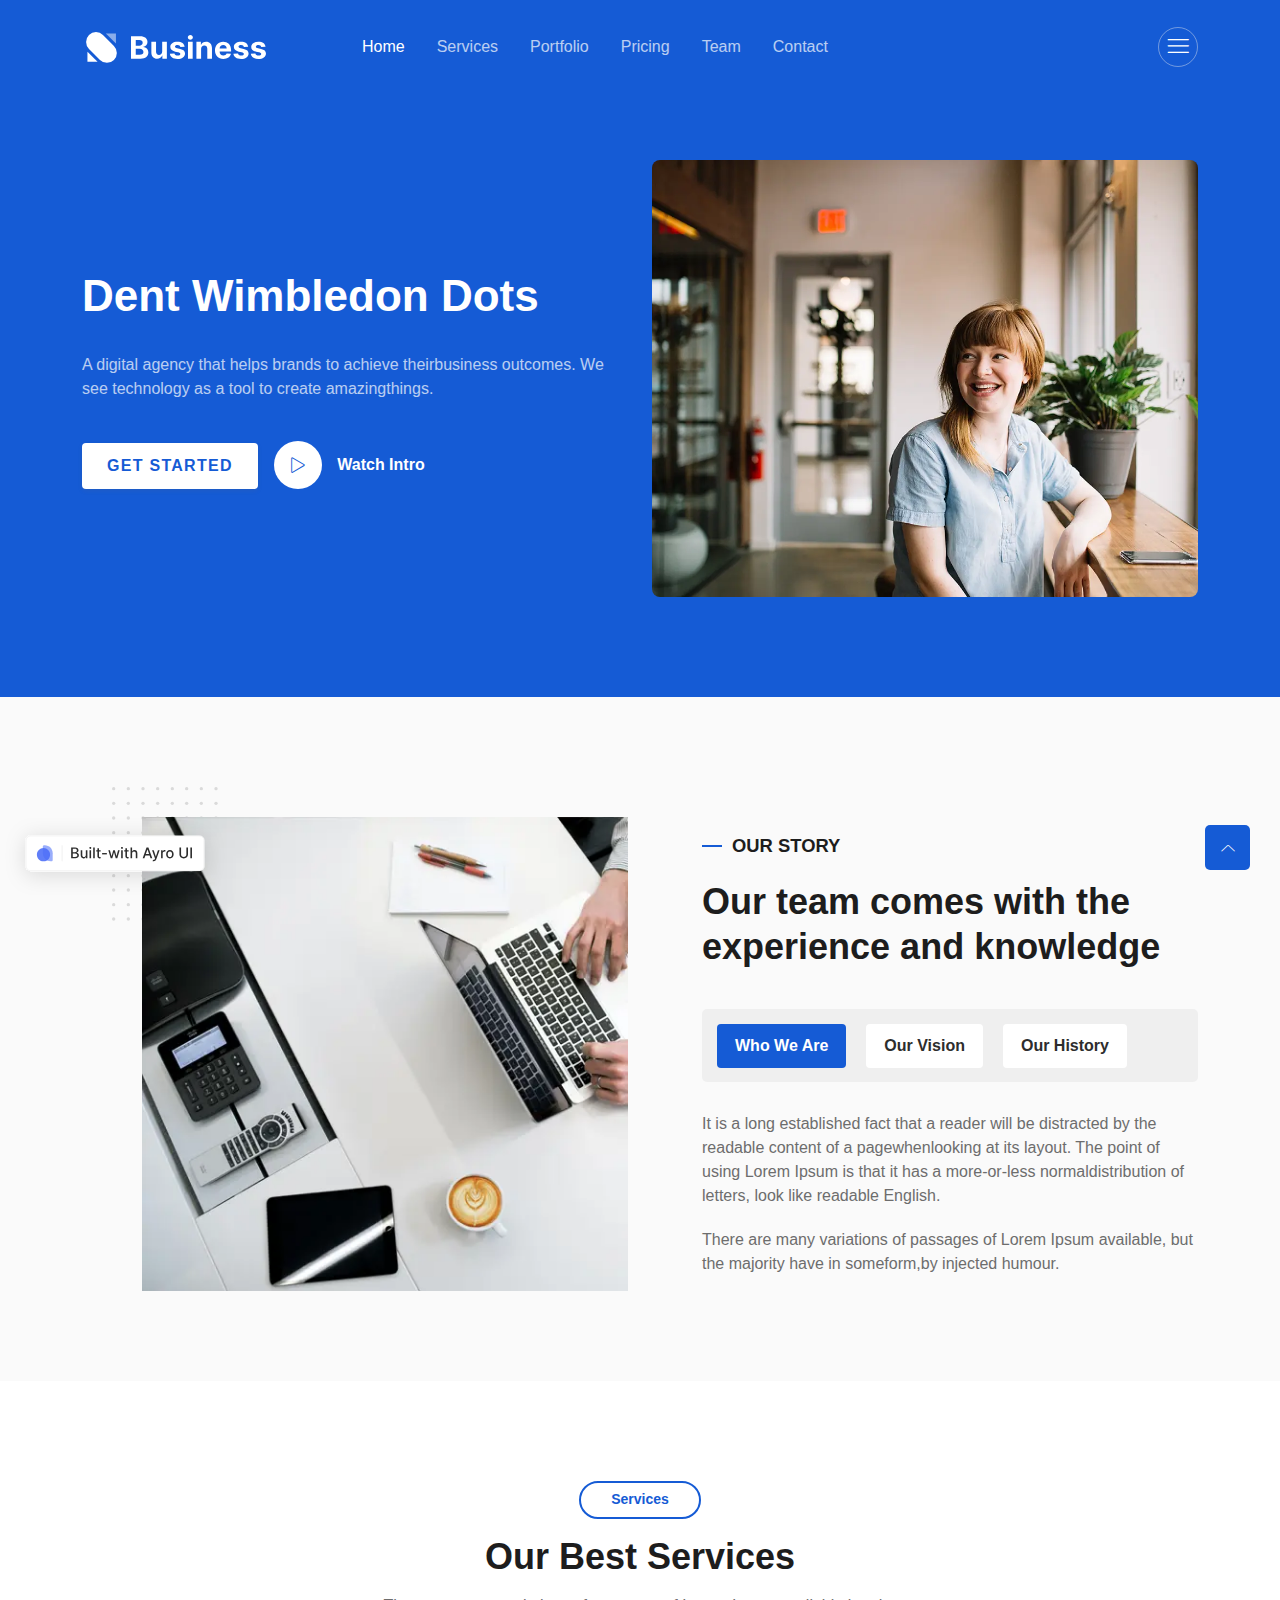
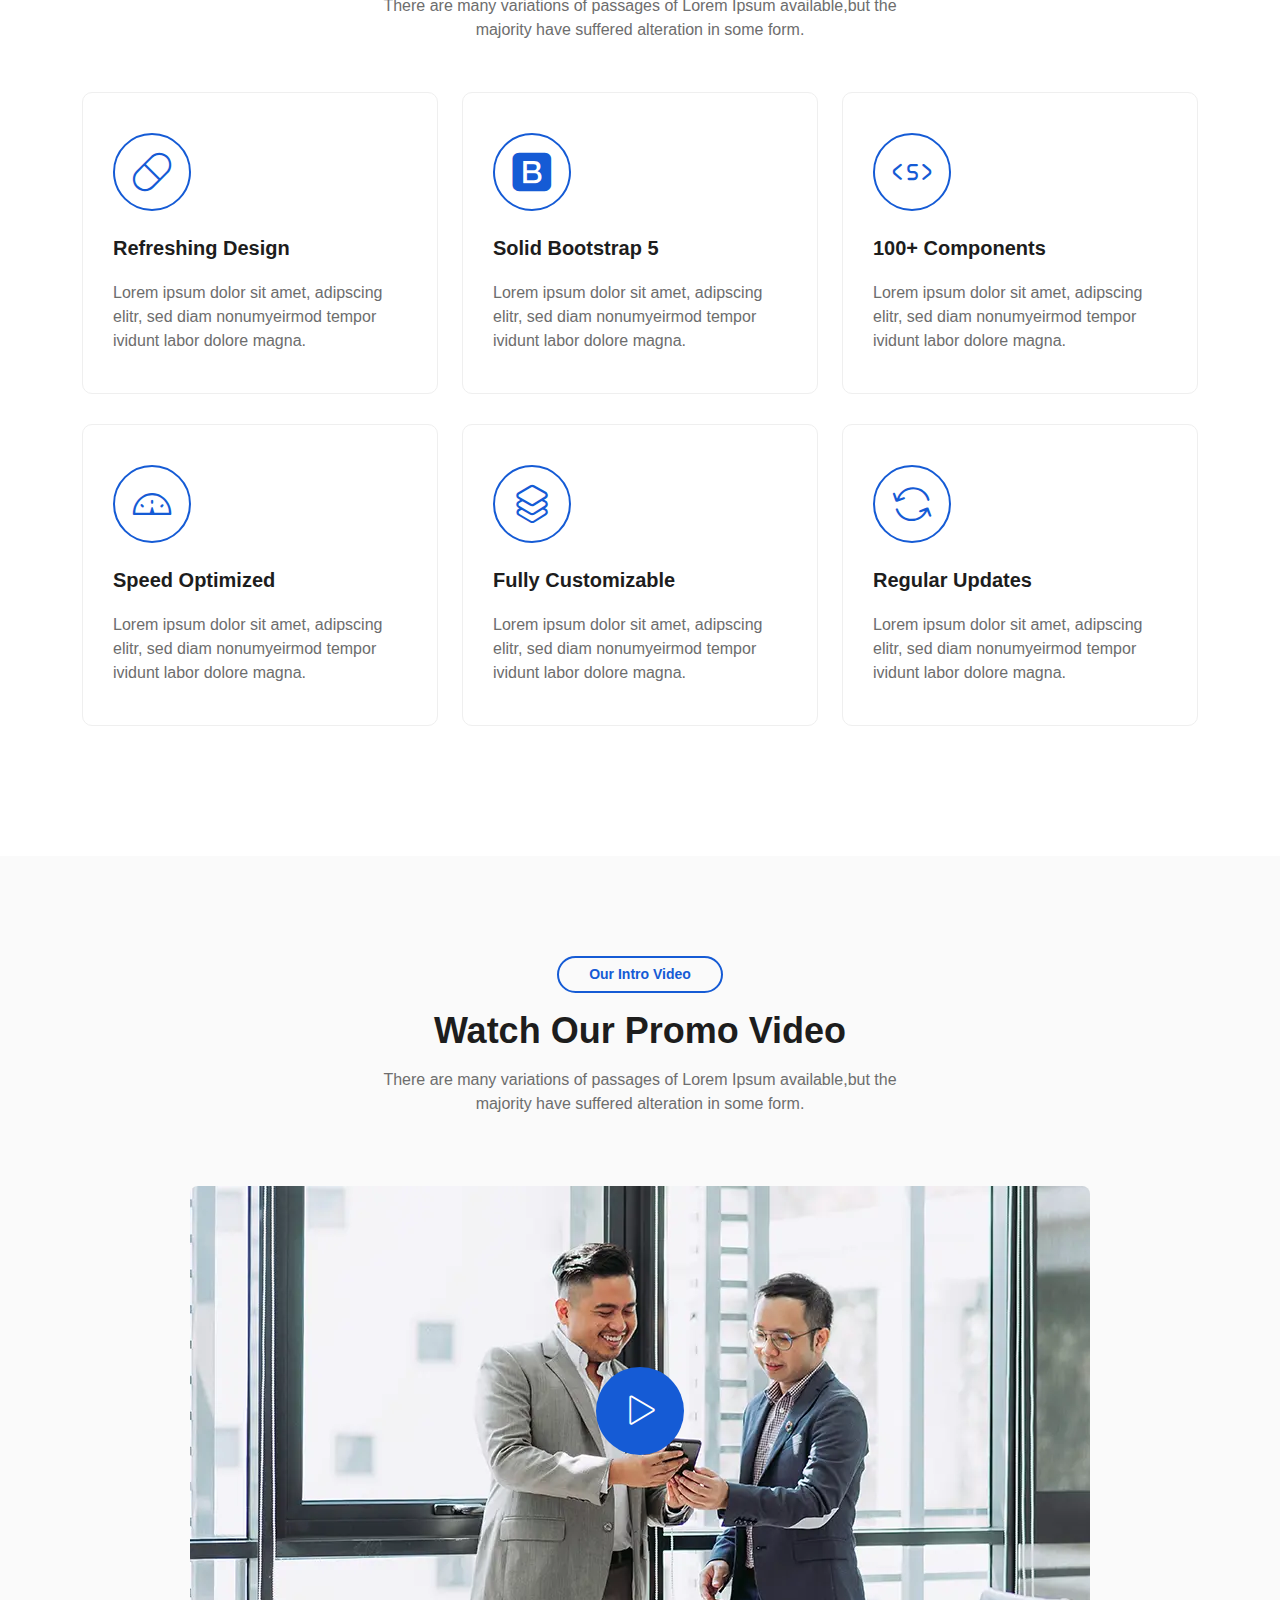
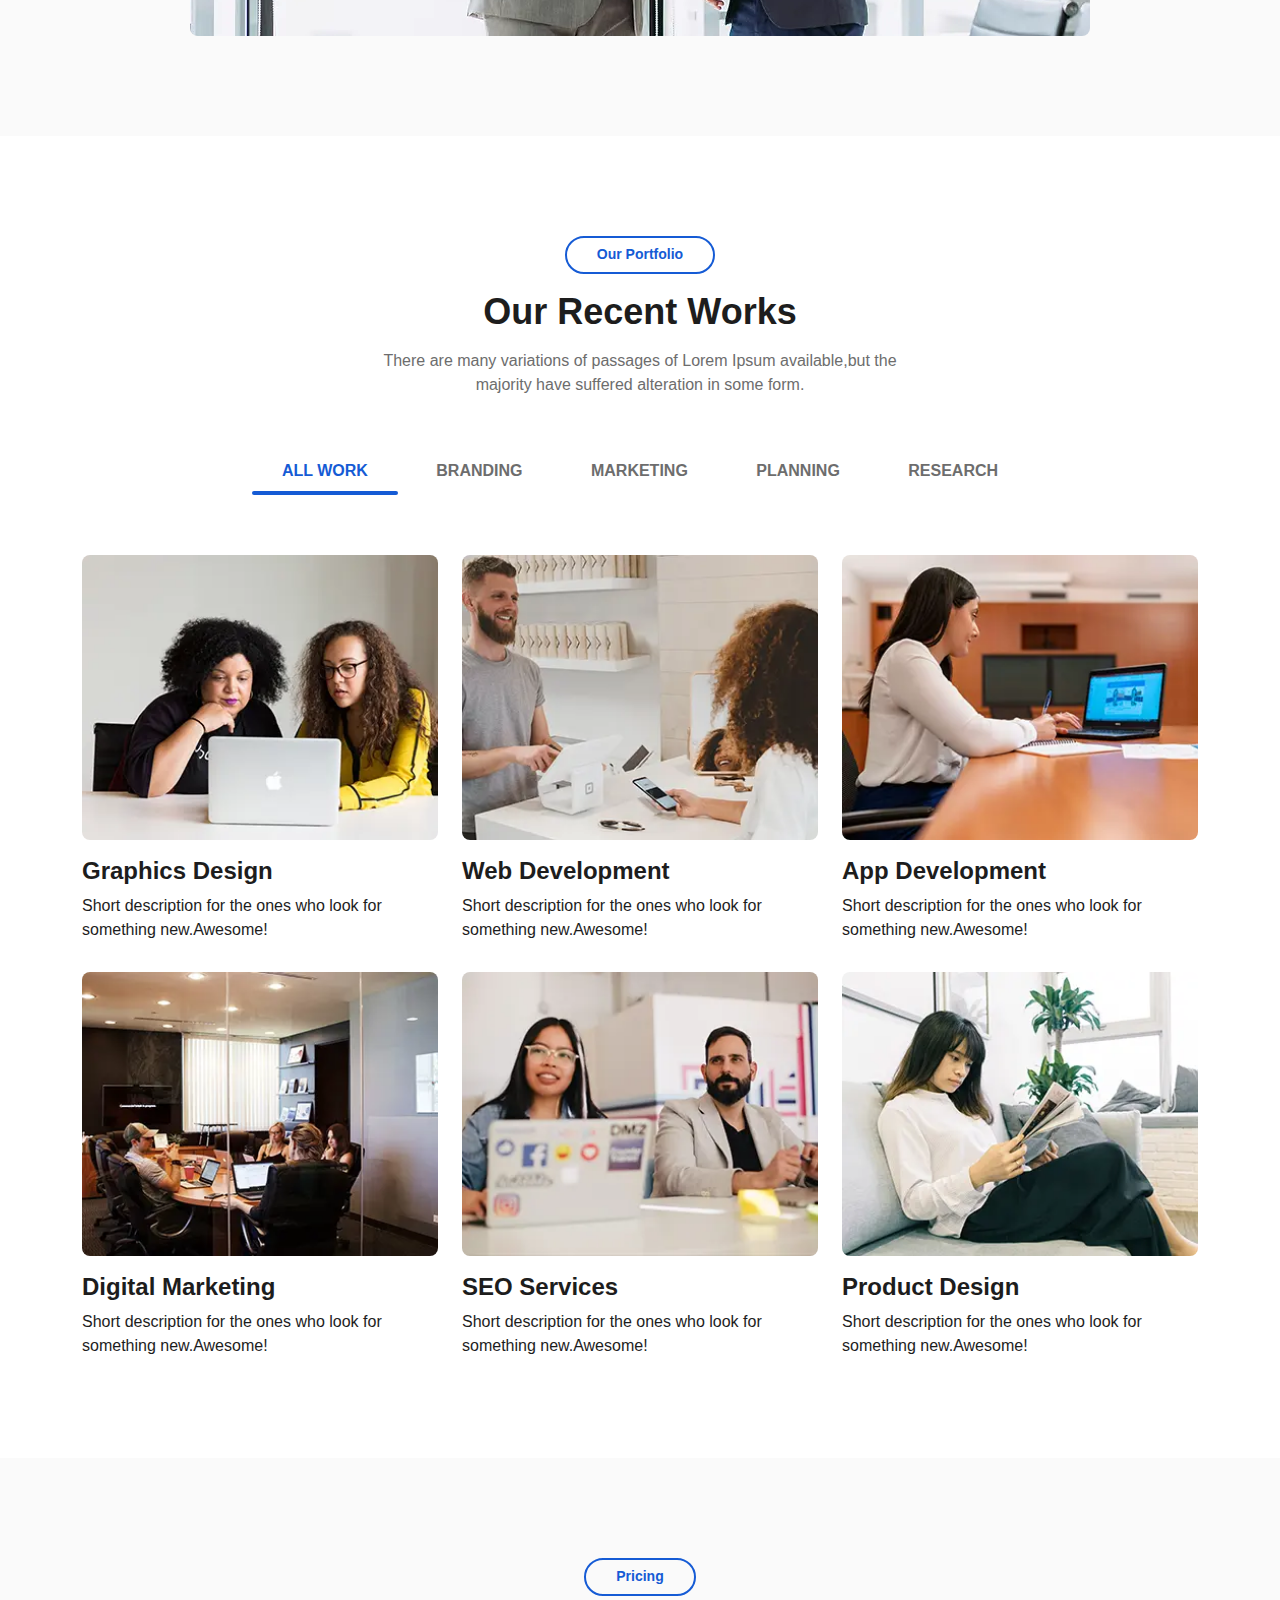
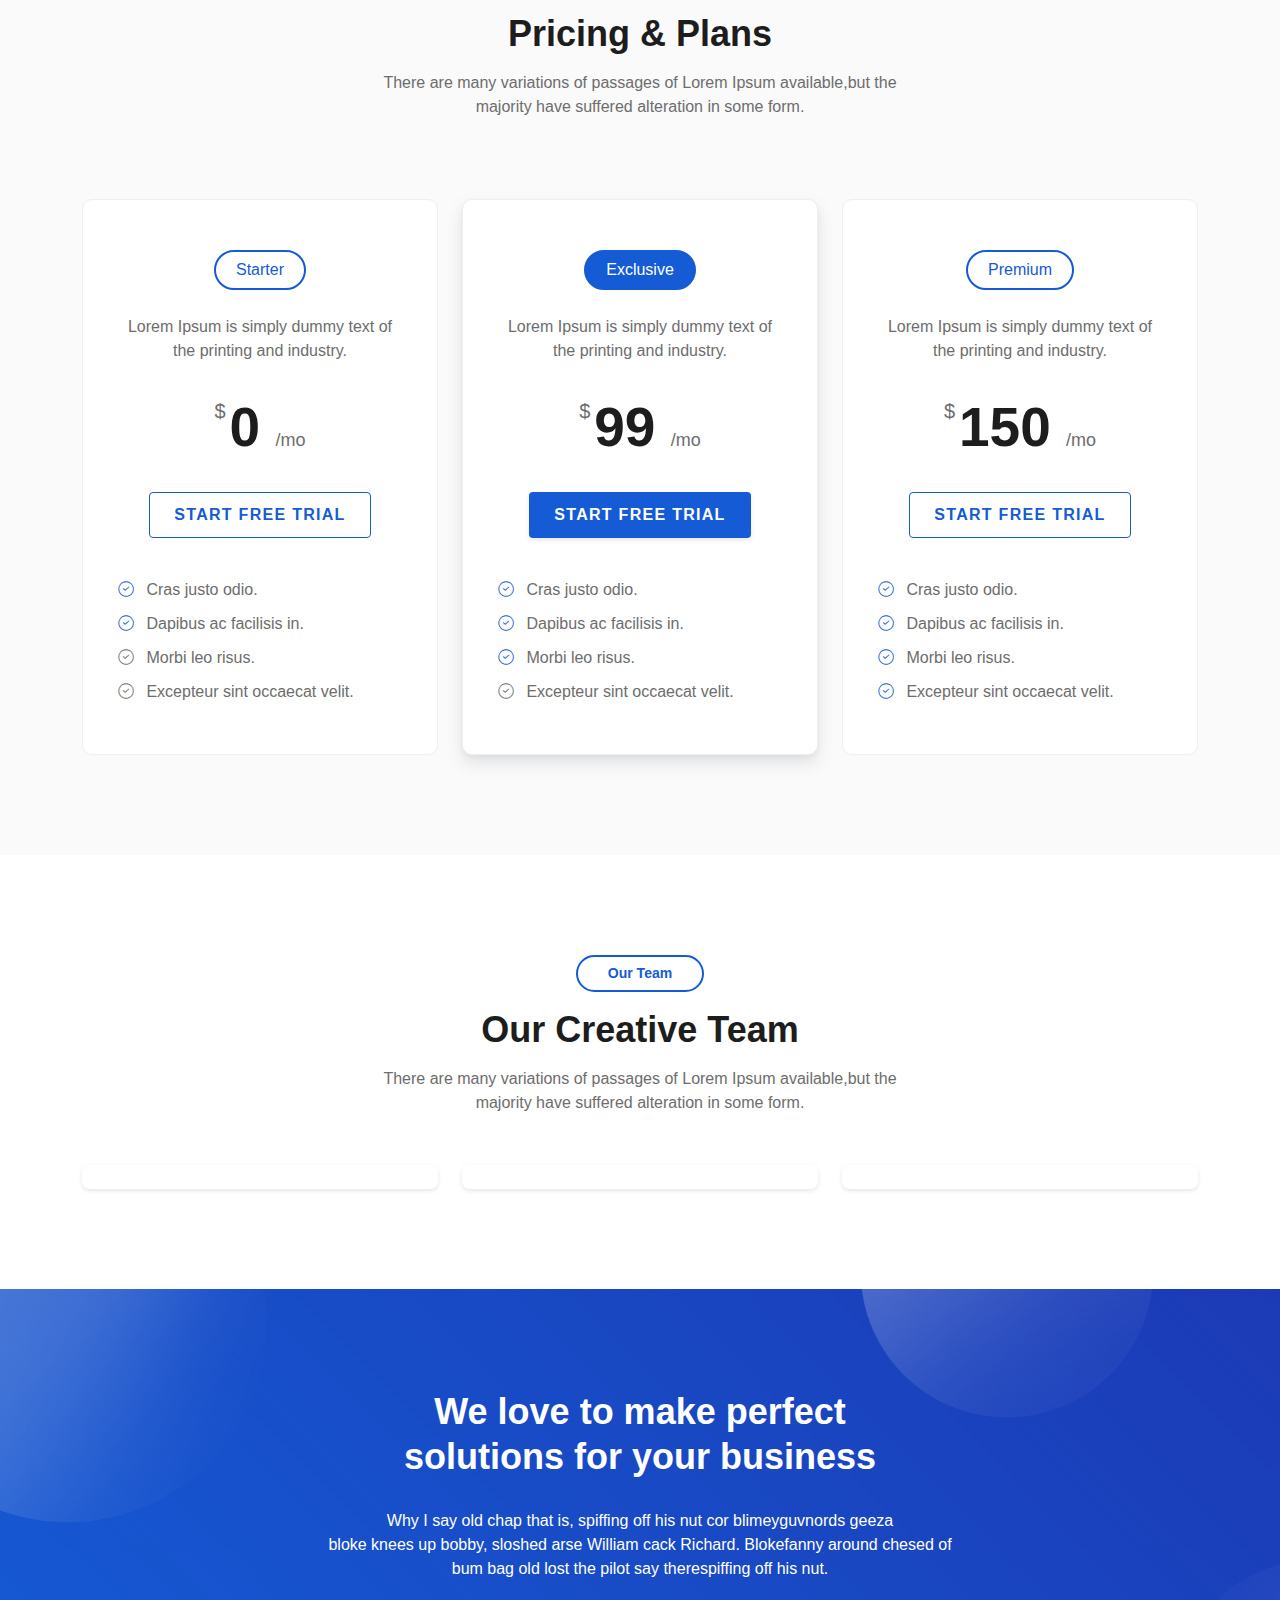
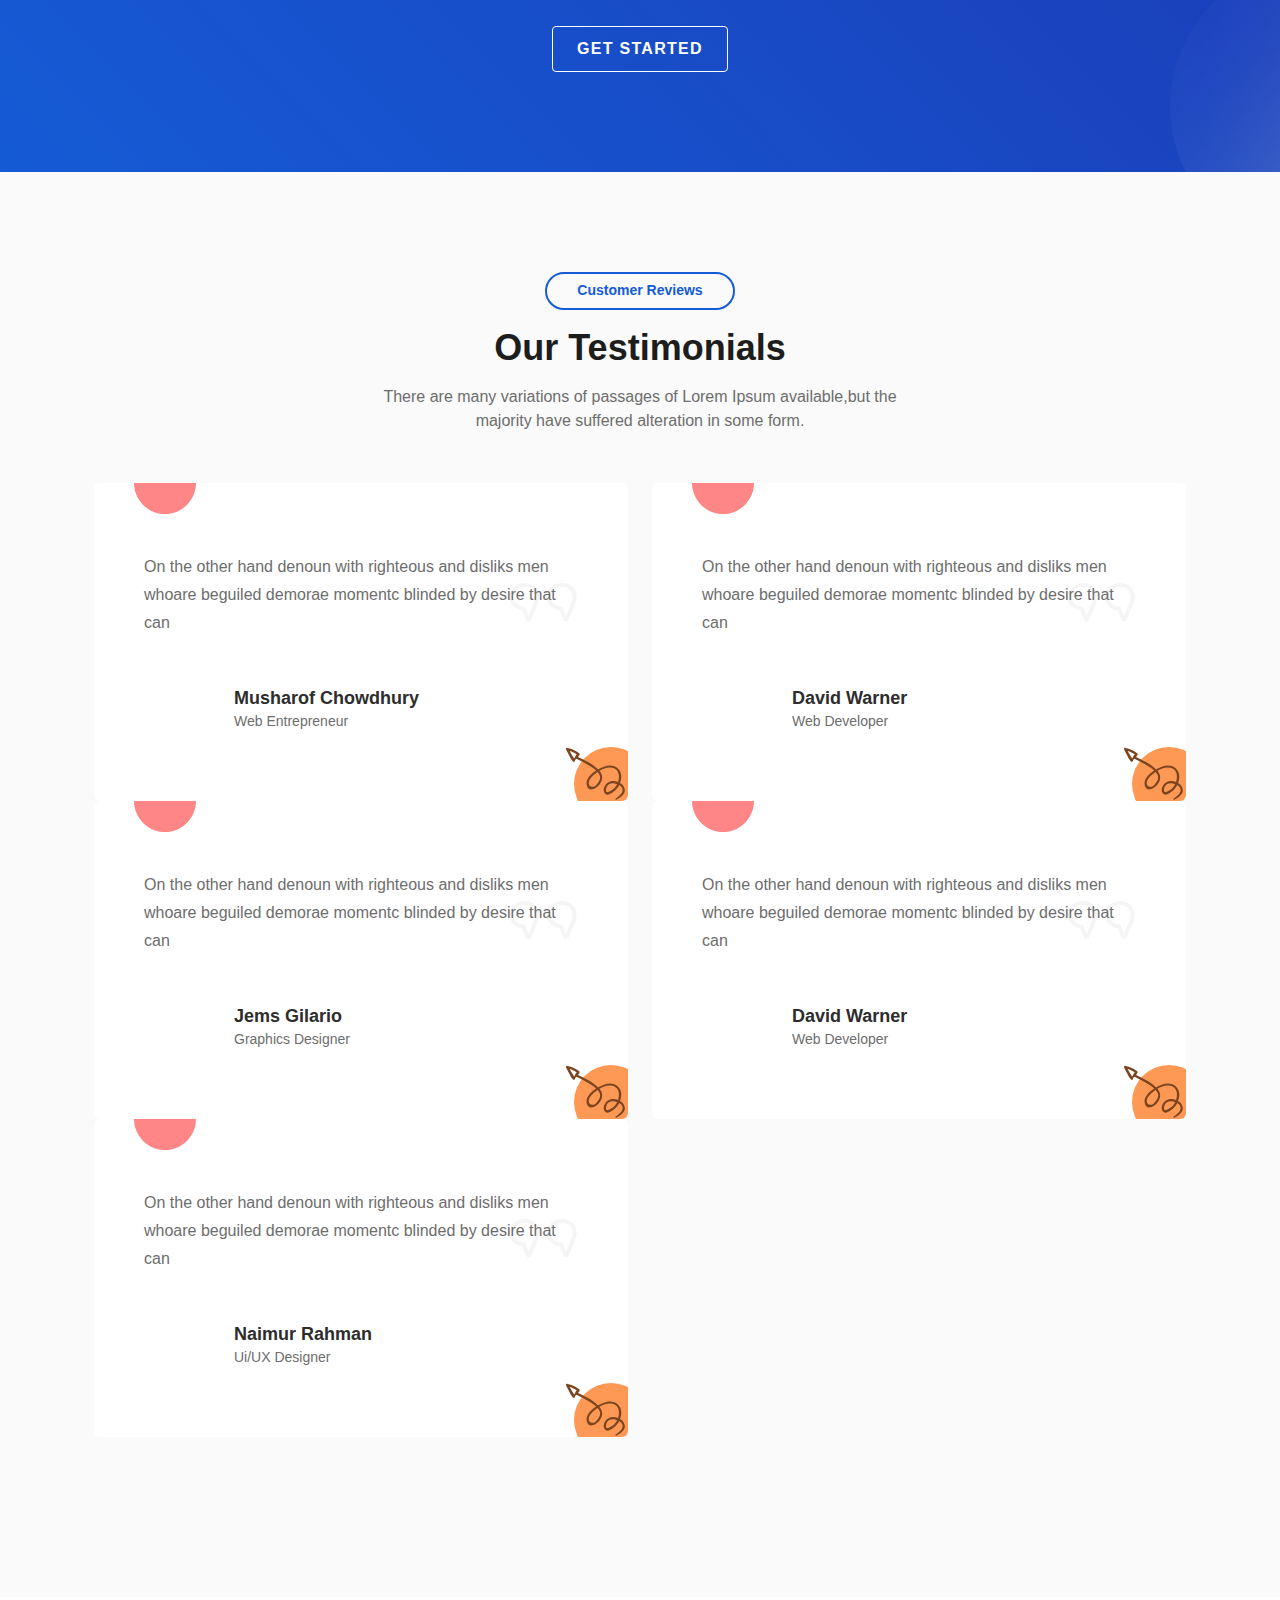
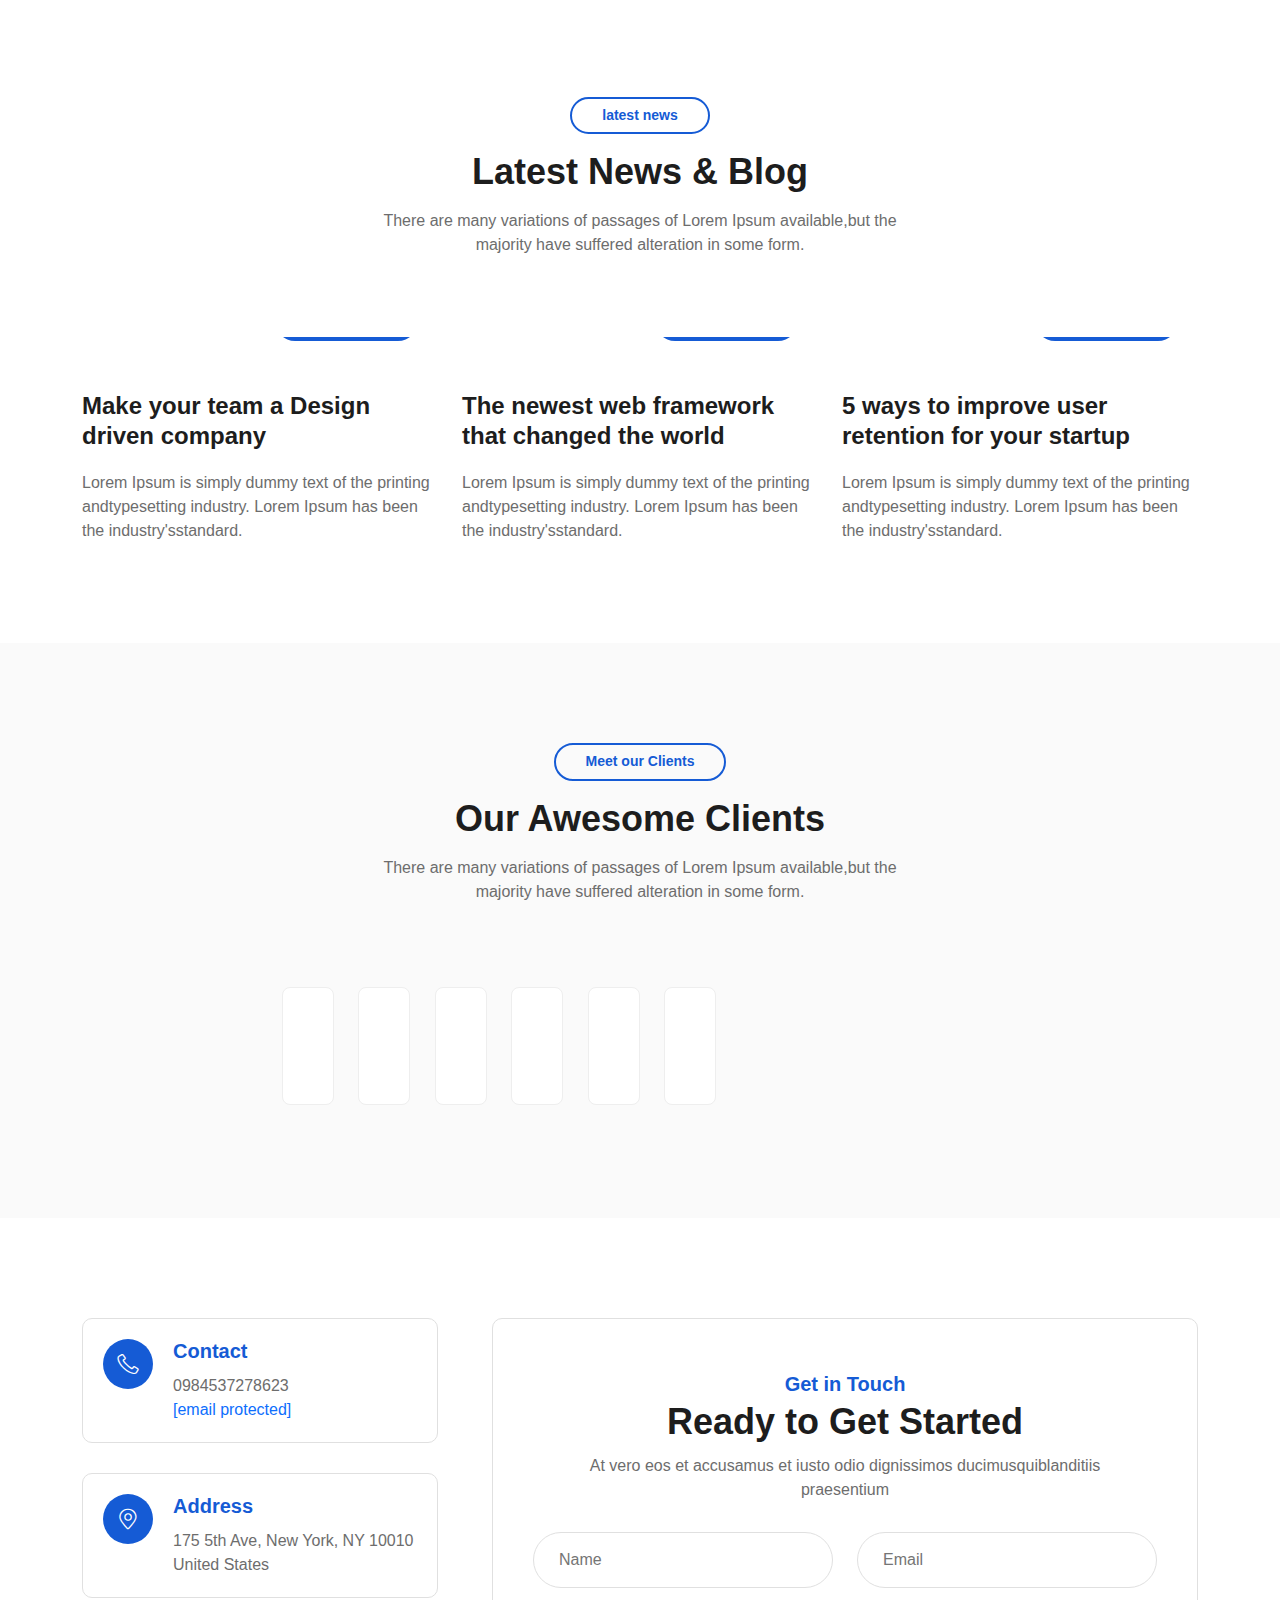
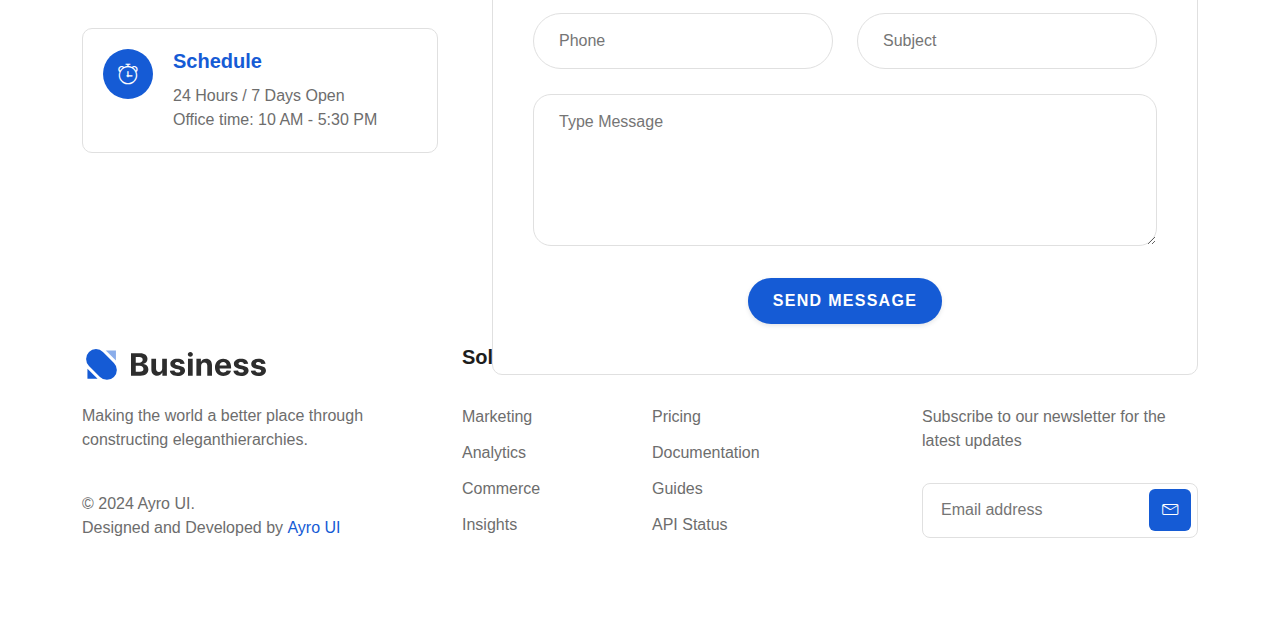
==== commit 211e267b: "small changes" ====
--- a/index.html
+++ b/index.html
@@ -1,6 +1,6 @@
 <!DOCTYPE html>
 <html lang="en">
-  <!--- aaaaaa -->
+  <!--- remove -->
   <head>
     <META NAME="robots" CONTENT="noindex">
     <meta charset="utf-8" />
@@ -8,7 +8,7 @@
     <meta name="description" content="" />
     <meta name="viewport" content="width=device-width, initial-scale=1, shrink-to-fit=no" />
     <!-- <link rel="shortcut icon" type="image/x-icon" href="assets/images/favicon.svg" /> -->
-    <title>Dent Wimble Ok </title>
+    <title>Dent Wimble Dots</title>
     <link rel="stylesheet" href="assets/css/bootstrap.min.css" />
     <link rel="stylesheet" href="assets/css/lineicons.css" />
     <link rel="stylesheet" href="https://fonts.googleapis.com/css?family=Sofia">
@@ -123,8 +123,8 @@
         <div class="row align-items-center">
           <div class="col-lg-6 col-md-12 col-12">
             <div class="header-content">
-              <h1>Dent Wimbledon</h1>
-              <p>We are a digital agency that helps brands to achieve theirbusiness outcomes. We see technology as a tool to create amazingthings.</p>
+              <h1>Dent Wimbledon Dots</h1>
+              <p>A digital agency that helps brands to achieve theirbusiness outcomes. We see technology as a tool to create amazingthings.</p>
               <div class="button">
                 <a href="javascript:void(0)" class="btn primary-btn">Get Started</a>
                 <a href="https://www.youtube.com/watch?v=r44RKWyfcFw&fbclid=IwAR21beSJORalzmzokxDRcGfkZA1AtRTE__l5N4r09HcGS5Y6vOluyouM9EM" class="glightbox video-button">
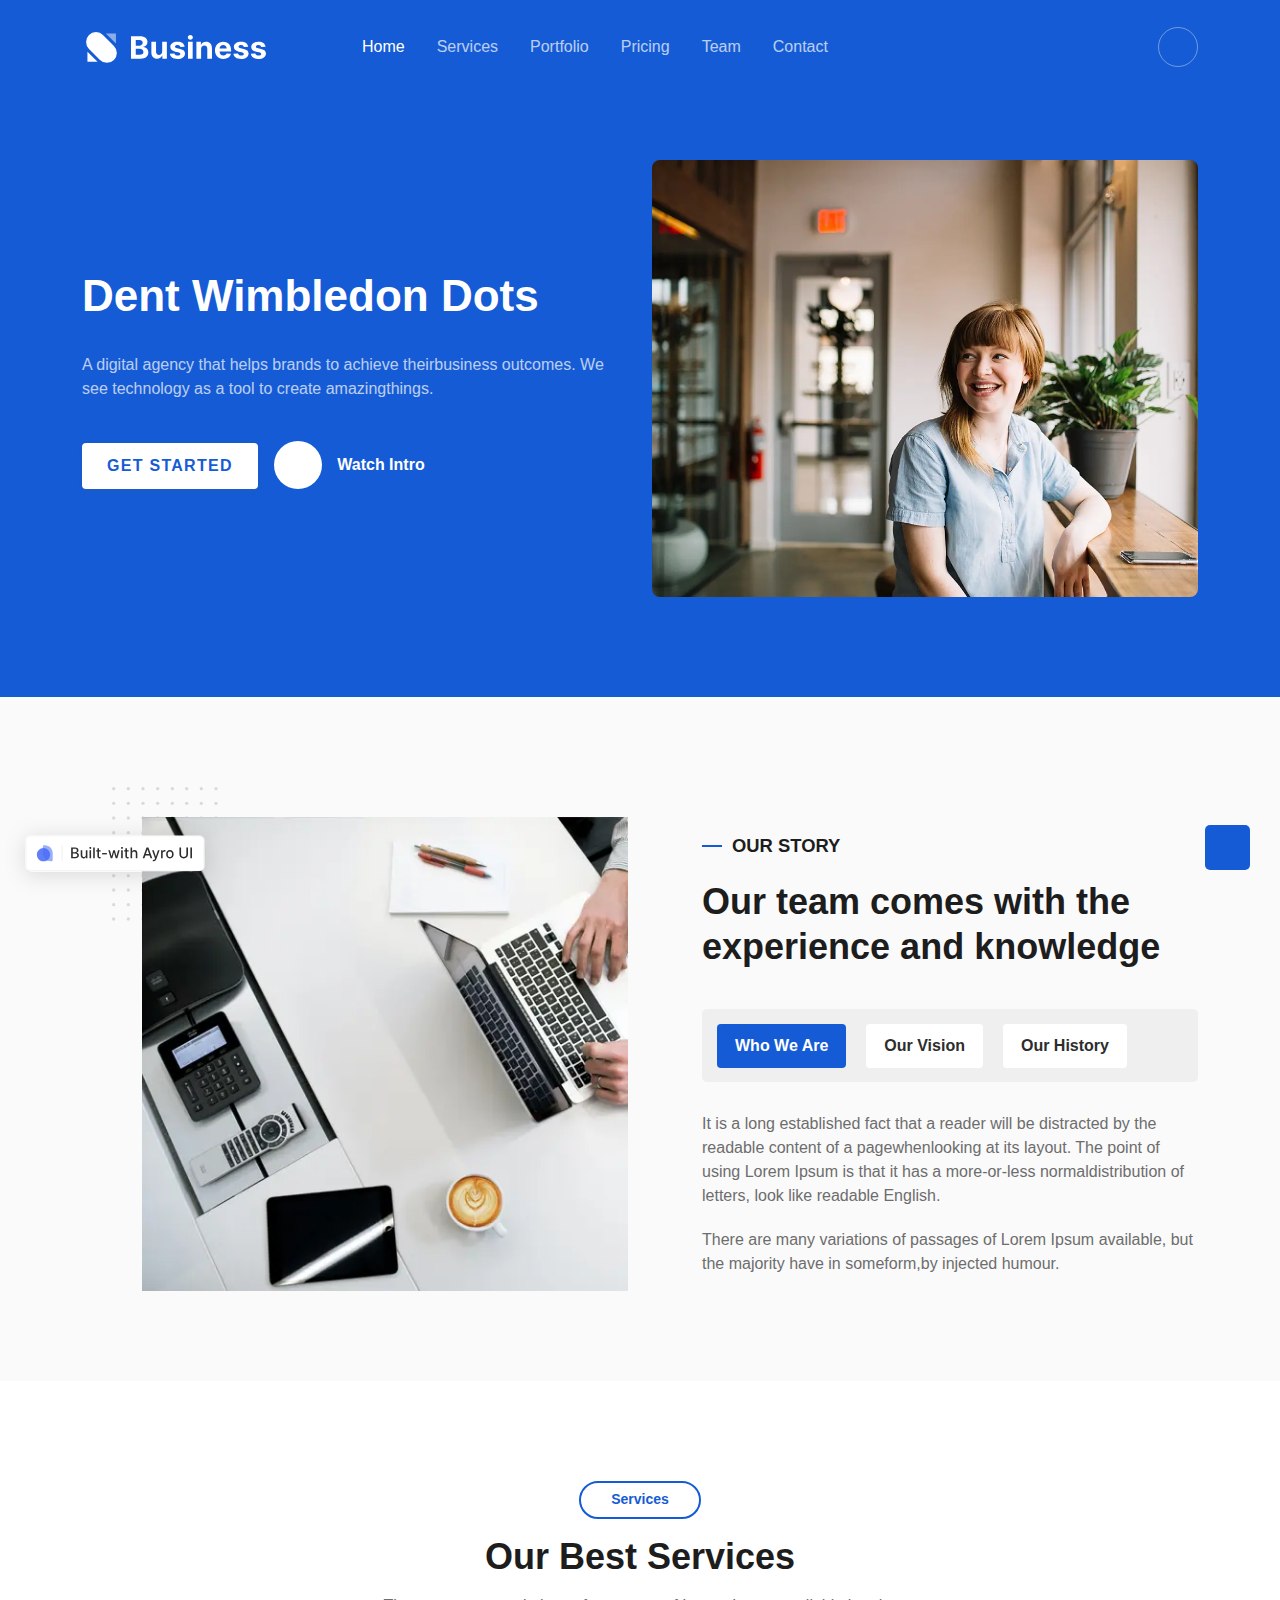
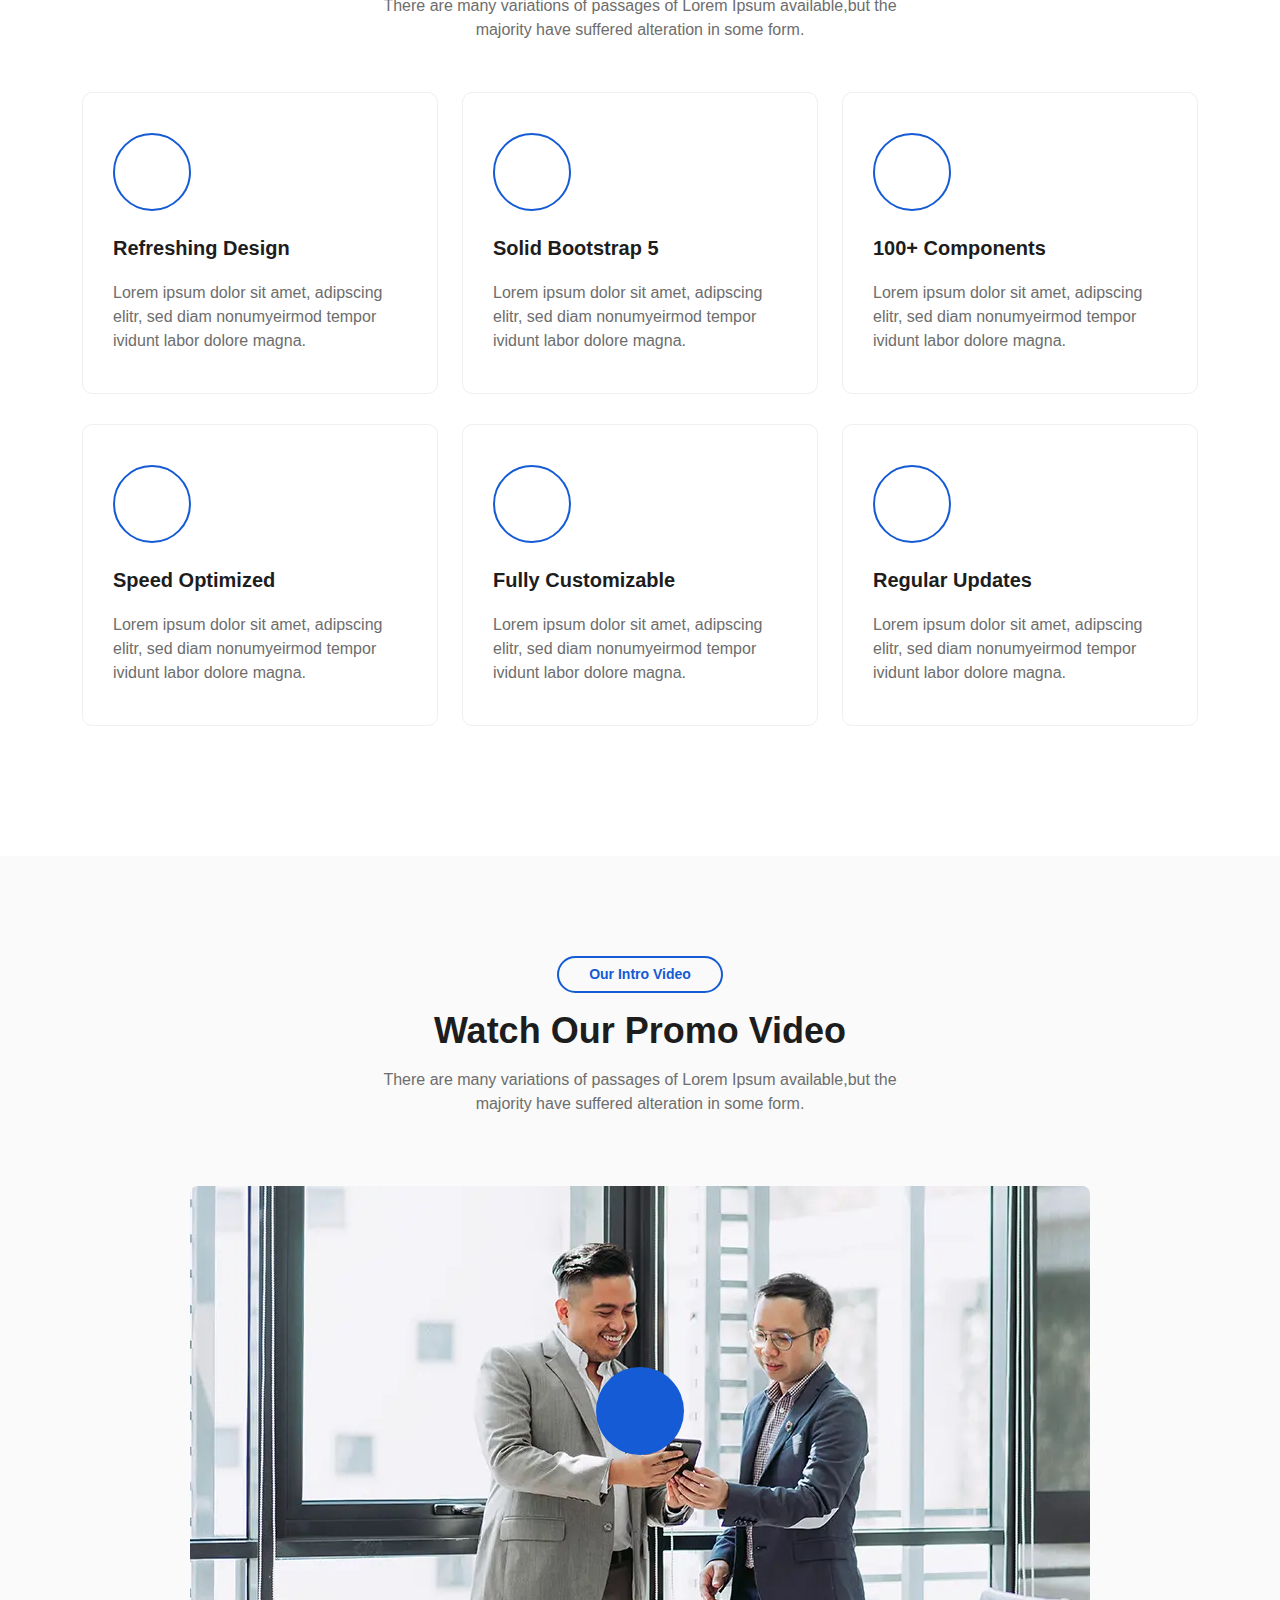
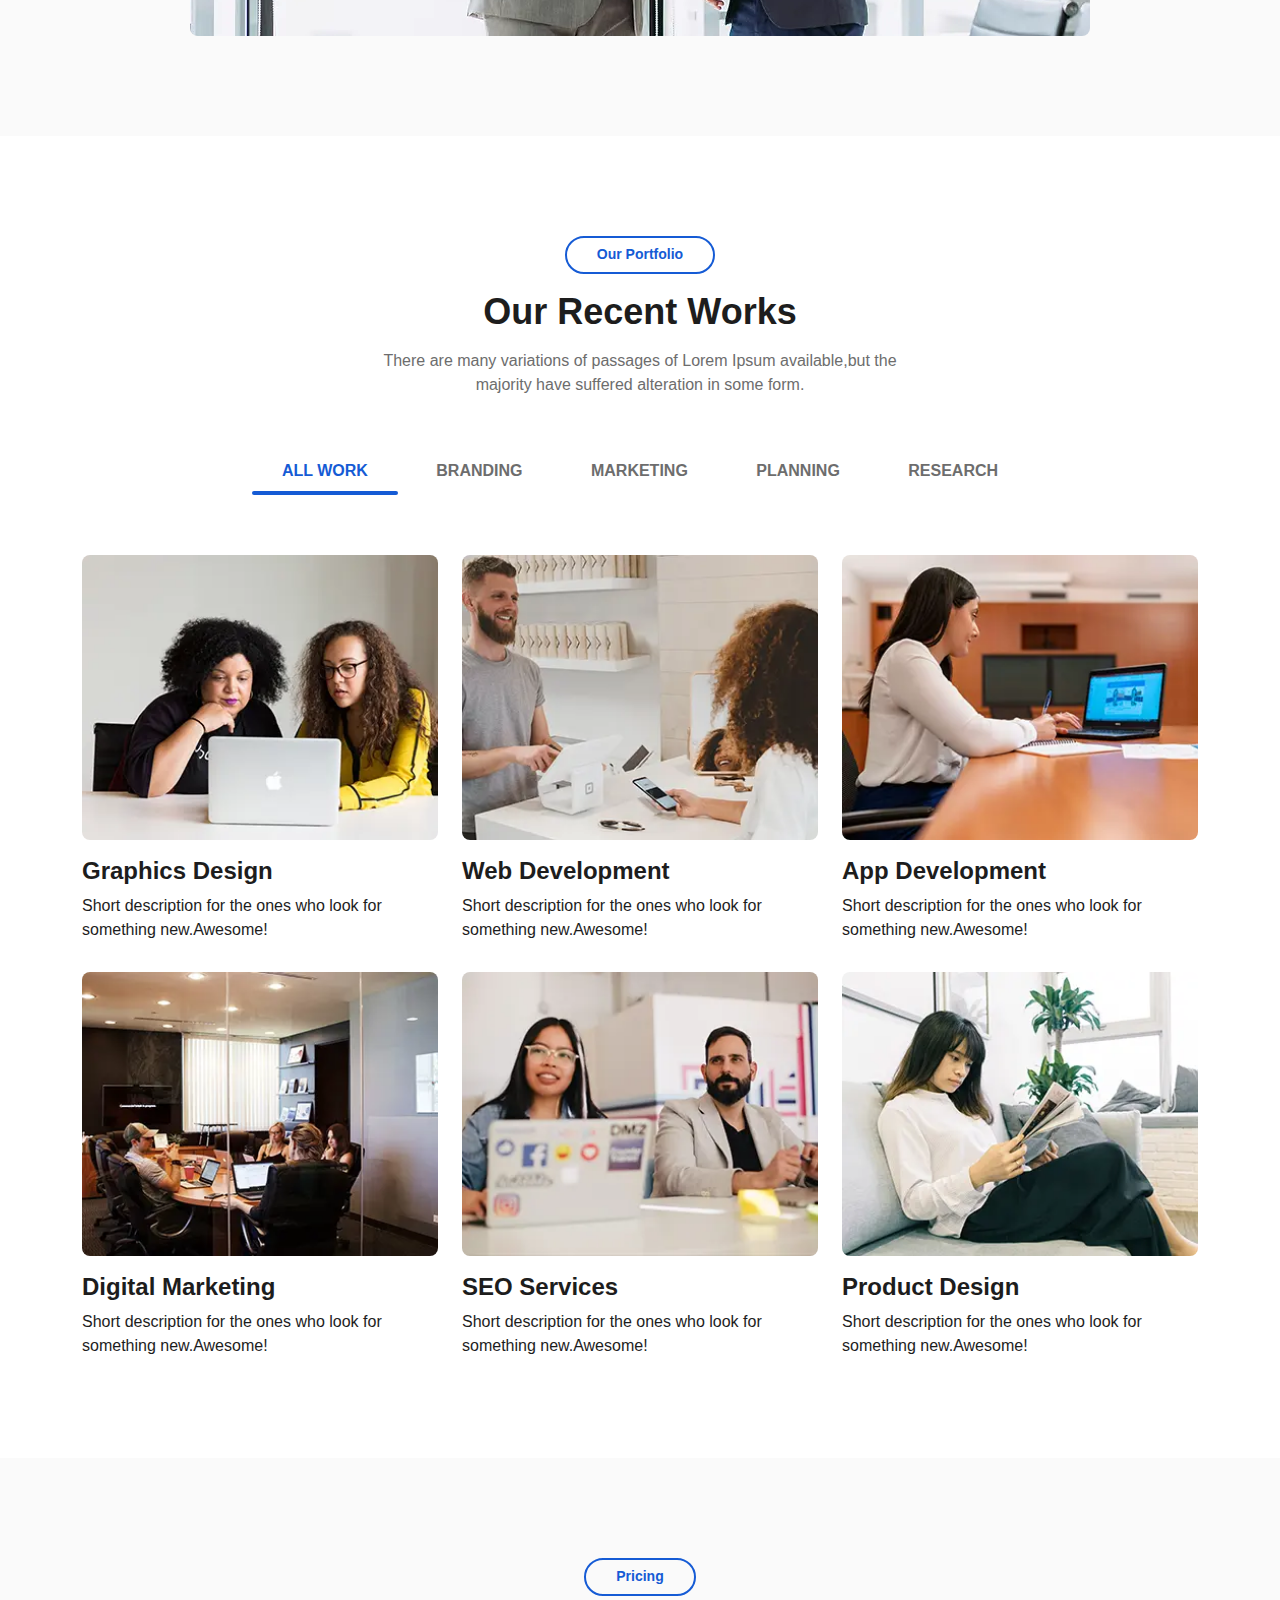
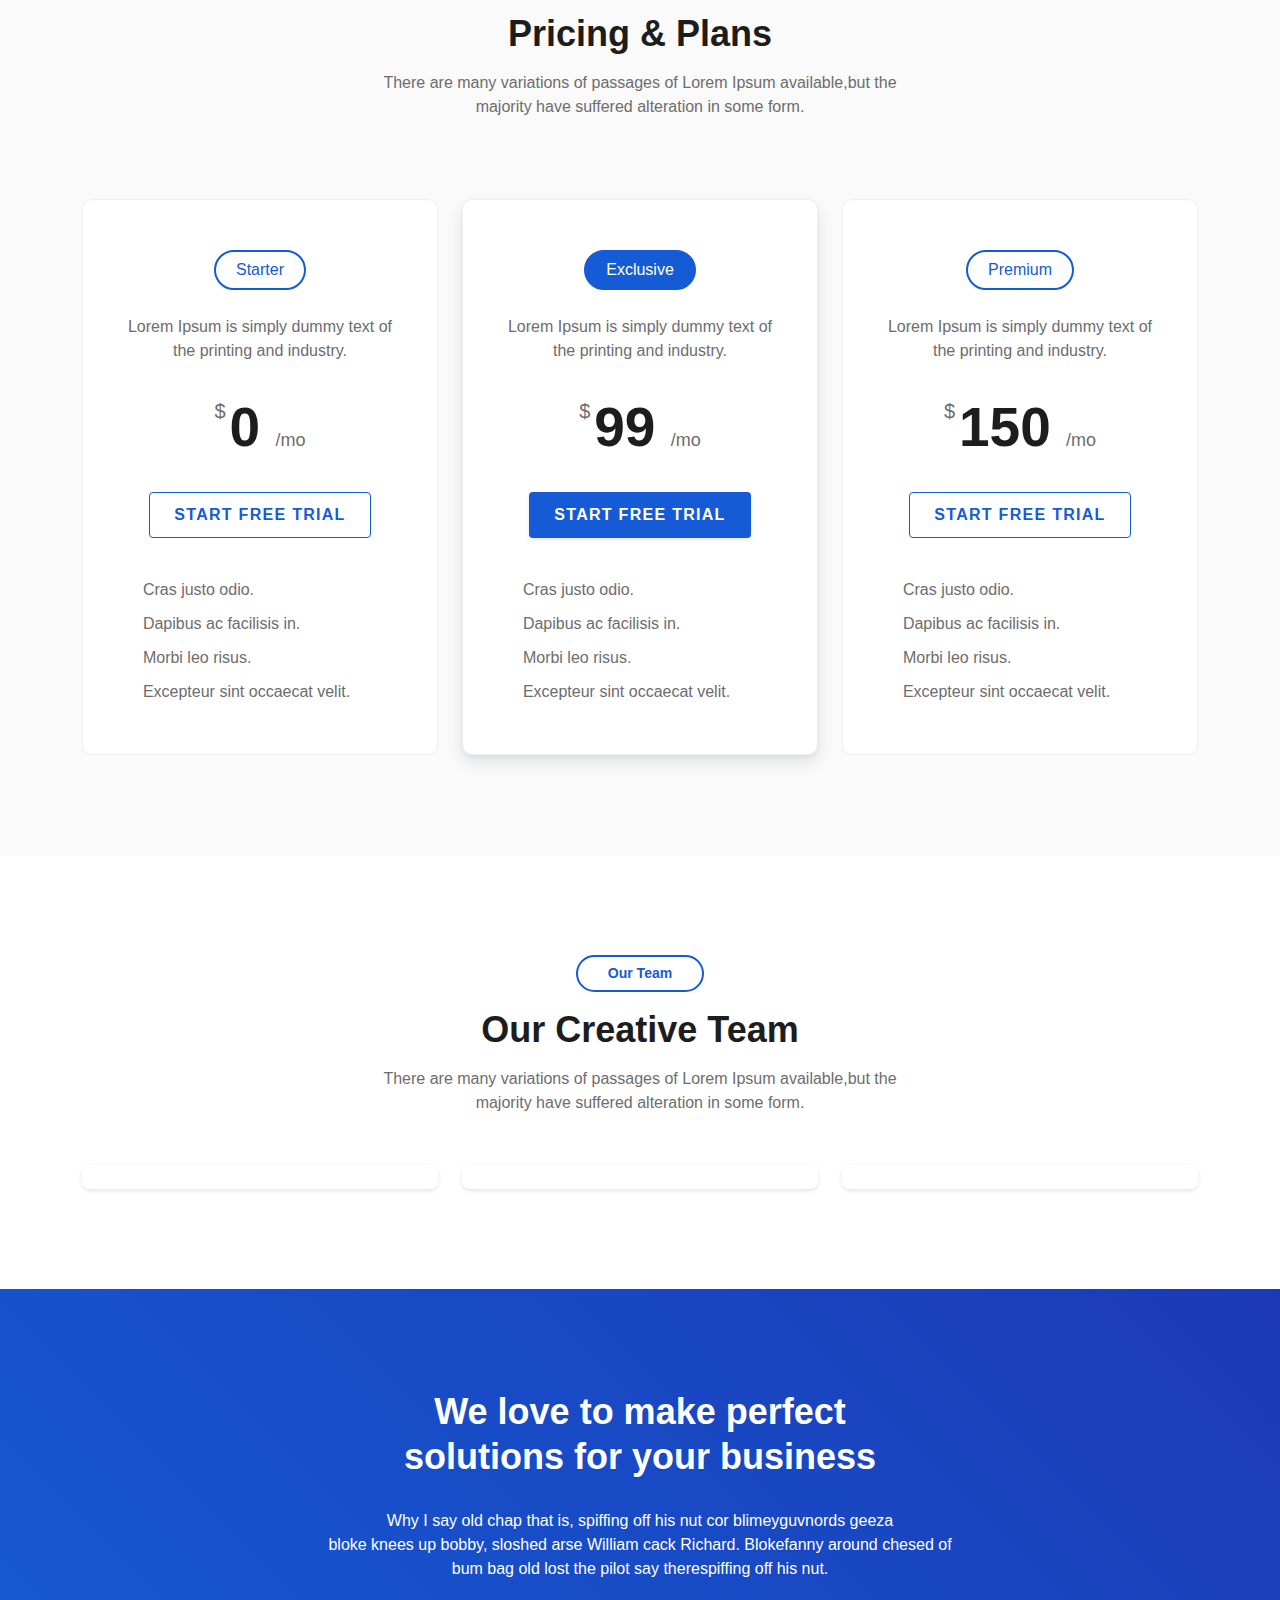
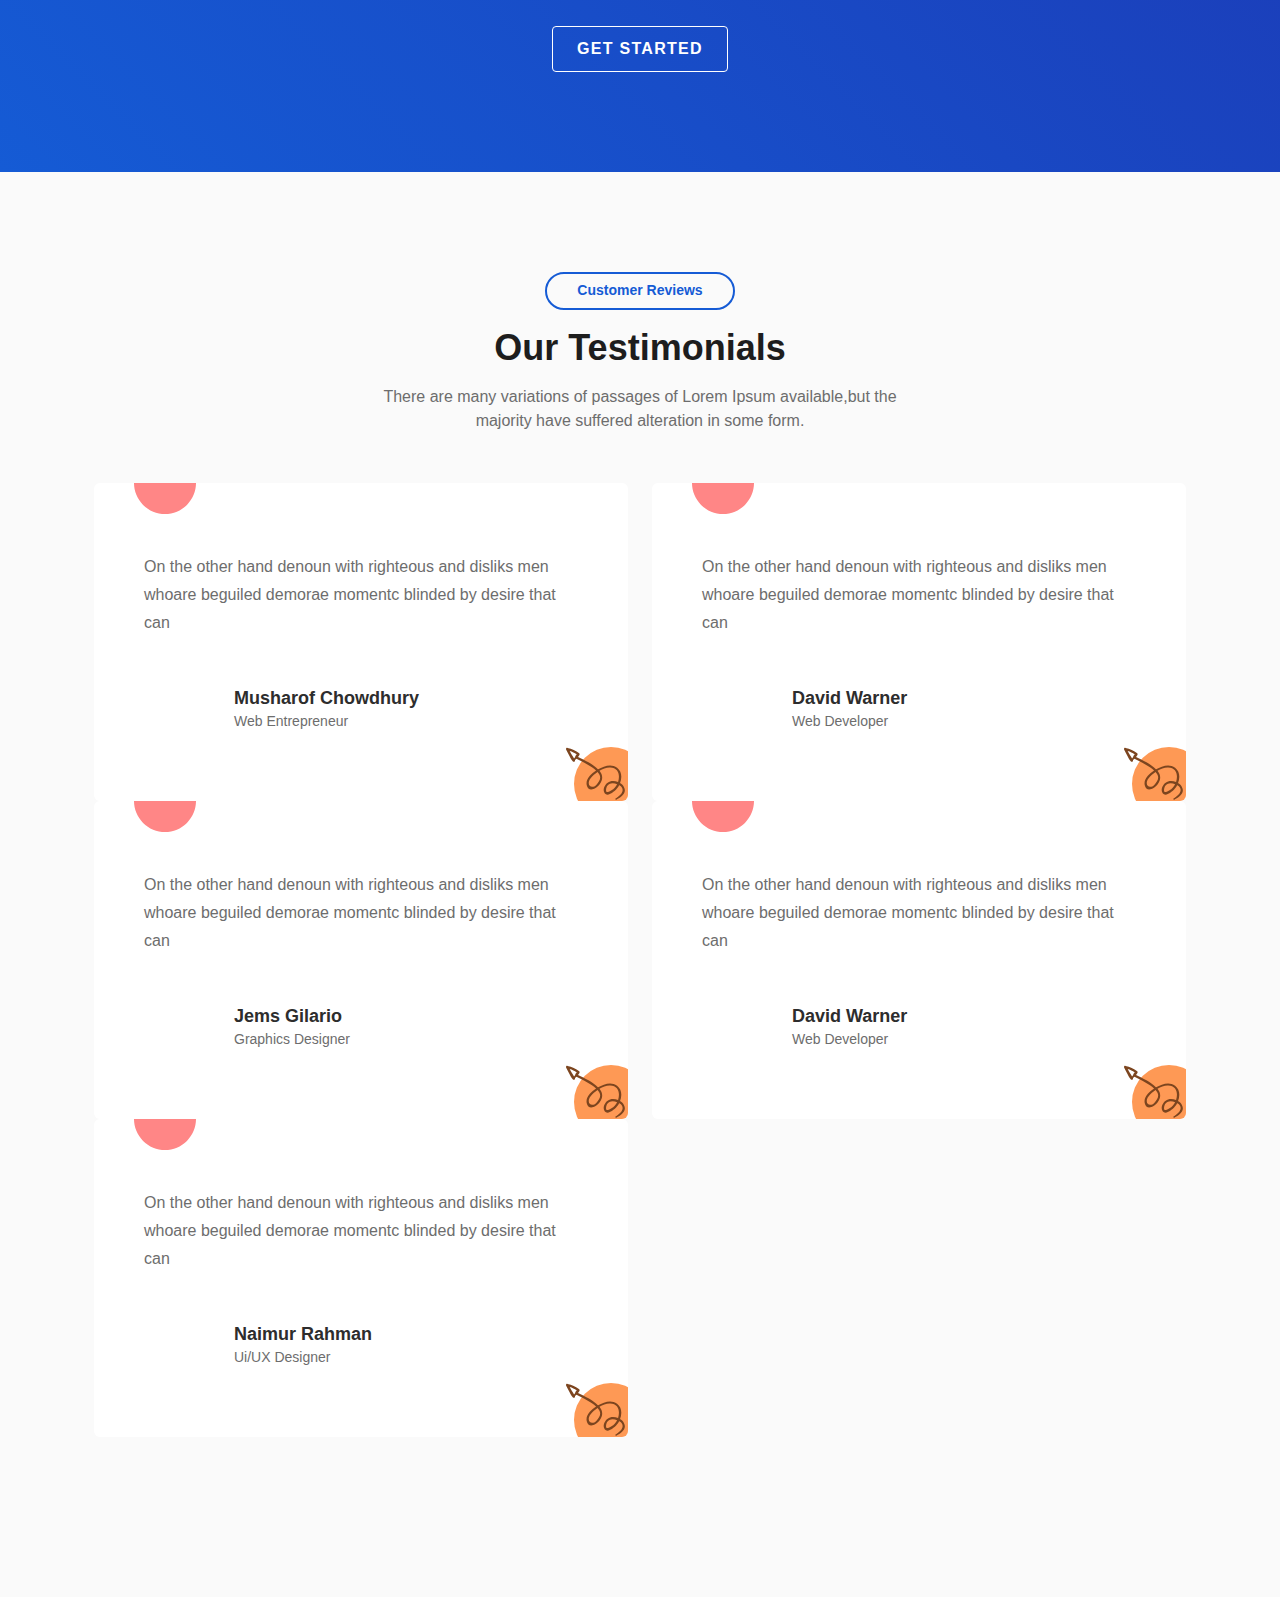
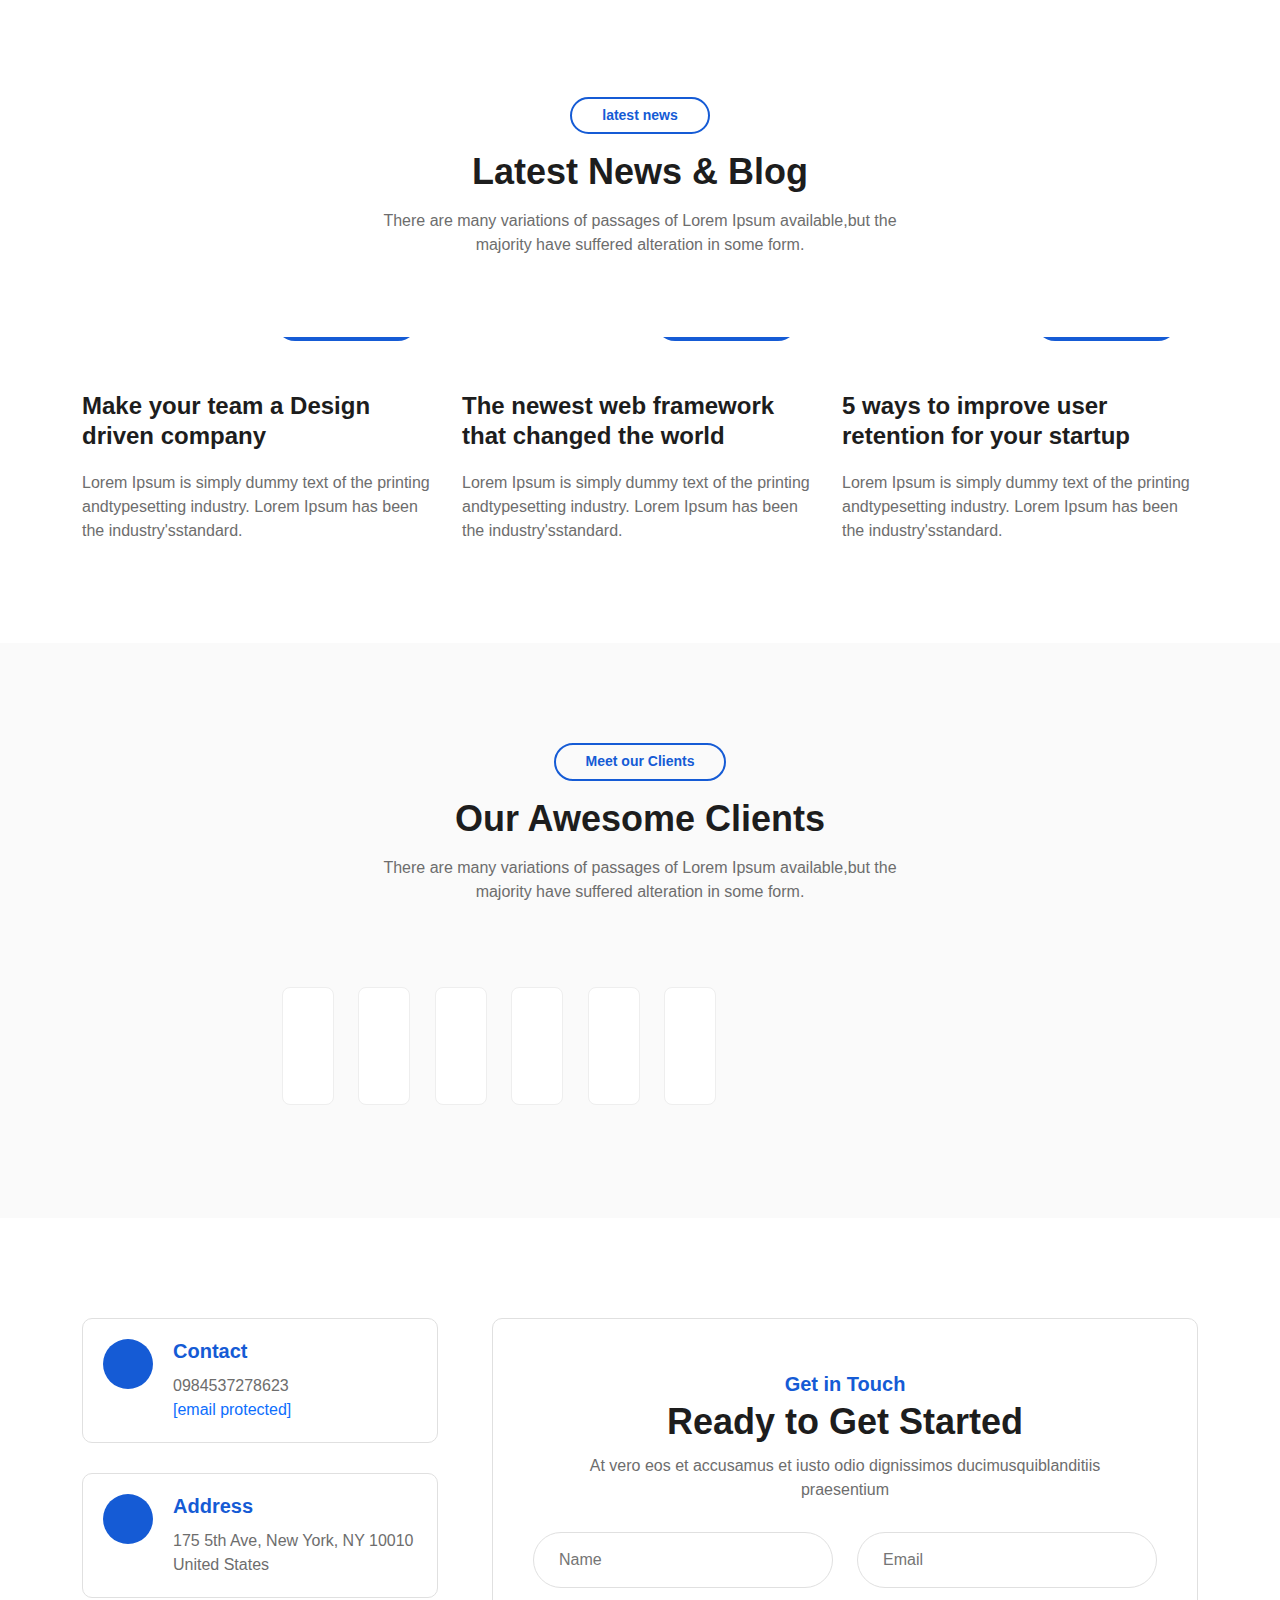
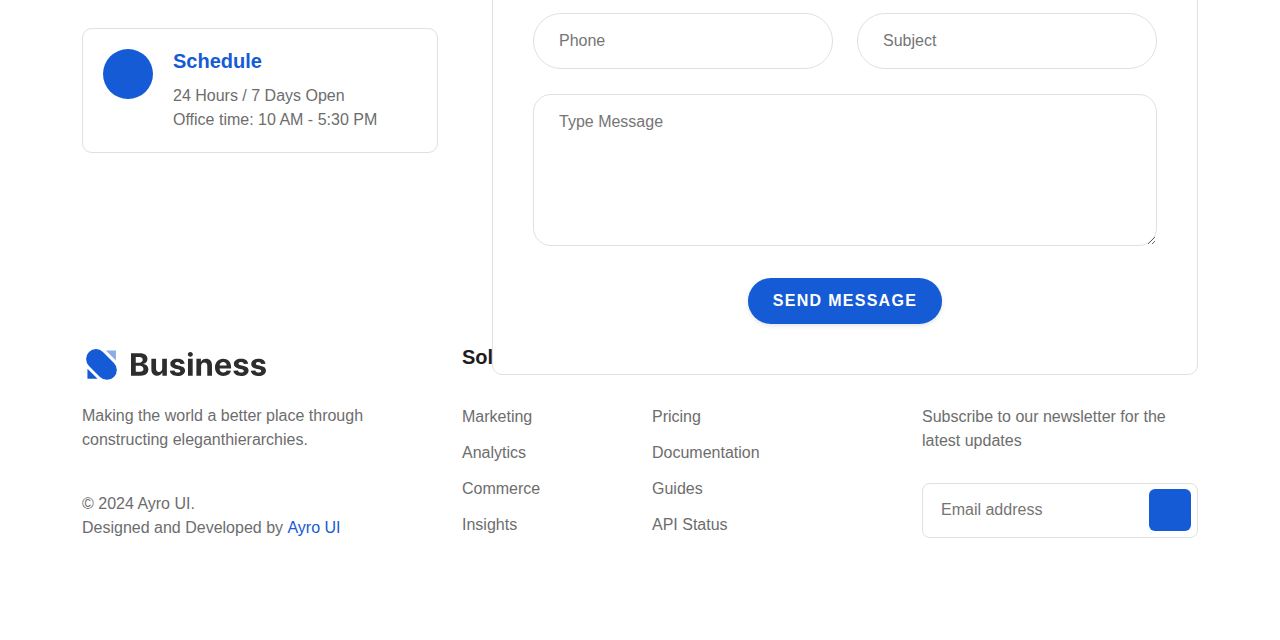
==== commit 20bfe109: "cleaned up css" ====
--- a/index.html
+++ b/index.html
@@ -9,8 +9,6 @@
     <meta name="viewport" content="width=device-width, initial-scale=1, shrink-to-fit=no" />
     <!-- <link rel="shortcut icon" type="image/x-icon" href="assets/images/favicon.svg" /> -->
     <title>Dent Wimble Dots</title>
-    <link rel="stylesheet" href="assets/css/bootstrap.min.css" />
-    <link rel="stylesheet" href="assets/css/lineicons.css" />
     <link rel="stylesheet" href="https://fonts.googleapis.com/css?family=Sofia">
     <link rel="stylesheet" href="style.css" />
   </head>
--- a/style.css
+++ b/style.css
@@ -1,2 +1,6 @@
-/* File generated by shrinker.ch - DateTime: 2022-12-09, 05:35:06 */
-:root{--font-family:"Inter",sans-serif;--primary:#155bd5;--primary-dark:#1c3ab6;--primary-light:#e2f1ff;--accent:#00d4d7;--accent-dark:#00bac1;--accent-light:#dff9f8;--success:#13d527;--success-dark:#00ae11;--success-light:#eafbe7;--secondary:#8f15d5;--secondary-dark:#6013c7;--secondary-light:#f4e5fa;--info:#15b2d5;--info-dark:#0f8ca8;--info-light:#e0f5fa;--caution:#dbbb25;--caution-dark:#d58f15;--caution-light:#fbf9e4;--error:#e6185e;--error-dark:#bf1257;--error-light:#fce4eb;--black:#1d1d1d;--dark-1:#2d2d2d;--dark-2:#4d4d4d;--dark-3:#6d6d6d;--gray-1:#8d8d8d;--gray-2:#adadad;--gray-3:#cdcdcd;--gray-4:#e0e0e0;--light-1:#efefef;--light-2:#f5f5f5;--light-3:#fafafa;--white:#fff;--gradient-1:linear-gradient(180deg,#155bd5 0,#1c3ab6 100%);--gradient-2:linear-gradient(180deg,#155bd5 13.02%,#00d4d7 85.42%);--gradient-3:linear-gradient(180deg,#155bd5 0,#8f15d5 100%);--gradient-4:linear-gradient(180deg,#155bd5 0,#13d527 100%);--gradient-5:linear-gradient(180deg,#155bd5 0,#15bbd5 100%);--gradient-6:linear-gradient(180deg,#155bd5 0,#dbbb25 100%);--gradient-7:linear-gradient(180deg,#155bd5 0,#e6185e 100%);--gradient-8:linear-gradient(180deg,#1c3ab6 0,#00bac1 100%);--gradient-9:linear-gradient(180deg,#00d4d7 13.02%,#155bd5 85.42%);--shadow-1:0 0 1px rgba(40,41,61,0.08),0px .5px 2px rgba(96,97,112,0.16);--shadow-2:0 0 1px rgba(40,41,61,0.04),0px 2px 4px rgba(96,97,112,0.16);--shadow-3:0 0 2px rgba(40,41,61,0.04),0px 4px 8px rgba(96,97,112,0.16);--shadow-4:0 2px 4px rgba(40,41,61,0.04),0px 8px 16px rgba(96,97,112,0.16);--shadow-5:0 2px 8px rgba(40,41,61,0.04),0px 16px 24px rgba(96,97,112,0.16);--shadow-6:0 2px 8px rgba(40,41,61,0.08),0px 20px 32px rgba(96,97,112,0.24)}body{font-family:var(--font-family);color:var(--black);font-size:16px}@media(max-width:991px){body{font-size:14px}}img{max-width:100%}a{display:inline-block}a,button,a:hover,a:focus,input:focus,textarea:focus,button:focus{text-decoration:none;outline:0}ul,ol{margin:0;padding:0;list-style-type:none}h1,h2,h3,h4,h5,h6{font-weight:600;color:var(--black);margin:0}h1,.h1{font-size:2.75em;line-height:1.25}h2,.h2{font-size:2.25em;line-height:1.25}h3,.h3{font-size:1.75em;line-height:1.25}h4,.h4{font-size:1.5em;line-height:1.25}h5,.h5{font-size:1.25em;line-height:1.25}h6,.h6{font-size:.875em;line-height:1.25}.display-1{font-size:5.5em;line-height:1.25}.display-2{font-size:4.75em;line-height:1.25}.display-3{font-size:4em;line-height:1.25}.display-4{font-size:3.25em;line-height:1.25}p{font-size:1em;font-weight:400;line-height:1.5;color:var(--dark-3);margin:0}.text-small{font-size:.875em;line-height:1.5}.text-lg{font-size:1.15em;line-height:1.5}.bg_cover{background-repeat:no-repeat;background-size:cover;background-position:center}@media(max-width:767px){.container{padding-left:20px;padding-right:20px}}.btn{font-weight:bold;font-size:16px;line-height:20px;text-align:center;letter-spacing:.08em;text-transform:uppercase;padding:12px 24px;border-radius:4px;border:1px solid transparent}.btn:hover{color:inherit}.btn:focus{box-shadow:none;outline:0}.btn.btn-lg{font-size:1.15em;padding:16px 24px}.btn.btn-sm{padding:8px 16px}.btn.square{border-radius:0}.btn.semi-rounded{border-radius:12px}.btn.rounded-full{border-radius:50px}.btn.icon-left span,.btn.icon-left i{margin-right:8px}.btn.icon-right span,.btn.icon-right i{margin-left:8px}.btn.icon-btn{width:48px;height:48px;padding:0;line-height:48px}.btn.icon-btn.btn-lg{width:56px;height:56px;line-height:56px}.btn.icon-btn.btn-sm{width:40px;height:40px;line-height:40px}.primary-btn{background:var(--primary);color:var(--white);box-shadow:var(--shadow-2)}.active.primary-btn,.primary-btn:hover,.primary-btn:focus{background:var(--primary-dark);color:var(--white);box-shadow:var(--shadow-4)}.deactive.primary-btn{background:var(--gray-4);color:var(--dark-3);pointer-events:none}.primary-btn-outline{border-color:var(--primary);color:var(--primary)}.active.primary-btn-outline,.primary-btn-outline:hover,.primary-btn-outline:focus{background:var(--primary-dark);color:var(--white)}.deactive.primary-btn-outline{color:var(--dark-3);border-color:var(--gray-4);pointer-events:none}.scroll-top{width:45px;height:45px;line-height:45px;background:var(--primary);display:-webkit-box;display:-ms-flexbox;display:flex;-webkit-box-pack:center;-ms-flex-pack:center;justify-content:center;-webkit-box-align:center;-ms-flex-align:center;align-items:center;font-size:14px;color:#fff!important;border-radius:0;position:fixed;bottom:30px;right:30px;z-index:9;cursor:pointer;-webkit-transition:all .3s ease-out 0s;transition:all .3s ease-out 0s;border-radius:5px}.scroll-top:hover{-webkit-box-shadow:0 1rem 3rem rgba(35,38,45,0.15)!important;box-shadow:0 1rem 3rem rgba(35,38,45,0.15)!important;-webkit-transform:translate3d(0,-5px,0);transform:translate3d(0,-5px,0);background-color:var(--dark-1)}.section-title-five{text-align:center;max-width:550px;margin:auto;margin-bottom:50px;position:relative;z-index:5}@media only screen and (min-width:768px) and (max-width:991px){.section-title-five{margin-bottom:45px}}@media(max-width:767px){.section-title-five{margin-bottom:35px}}.section-title-five h6{font-weight:600;display:inline-block;margin-bottom:15px;color:var(--primary);border:2px solid var(--primary);border-radius:30px;padding:8px 30px}.section-title-five h2{margin-bottom:15px}@media only screen and (min-width:768px) and (max-width:991px){.section-title-five h2{font-size:2rem;line-height:2.8rem}}@media(max-width:767px){.section-title-five h2{font-size:1.5rem;line-height:1.9rem}}.section-title-five p{color:var(--dark-3)}.made-in-ayroui{position:fixed;left:5px;bottom:5px;z-index:999;-webkit-transition:all .4s ease;-moz-transition:all .4s ease;transition:all .4s ease}.made-in-ayroui:hover{transform:translateY(-5px)}.navbar-toggler:focus{box-shadow:none}.mb-100{margin-bottom:100px}.navbar-area.navbar-nine{background:var(--primary);padding:10px 0;position:absolute;left:0;top:0;width:100%;z-index:9}.sticky{position:fixed!important;z-index:99!important;-webkit-transition:all .3s ease-out 0s;transition:all .3s ease-out 0s;top:0;width:100%}@media only screen and (min-width:768px) and (max-width:991px),(max-width:767px){.navbar-area.navbar-nine{padding:10px 0}}.navbar-area.navbar-nine .navbar-brand{margin:0}.navbar-area.navbar-nine .navbar{position:relative;padding:0}.navbar-area.navbar-nine .navbar .navbar-toggler .toggler-icon{width:30px;height:2px;background-color:var(--white);margin:5px 0;display:block;position:relative;-webkit-transition:all .3s ease-out 0s;-moz-transition:all .3s ease-out 0s;-ms-transition:all .3s ease-out 0s;-o-transition:all .3s ease-out 0s;transition:all .3s ease-out 0s}.navbar-area.navbar-nine .navbar .navbar-toggler.active .toggler-icon:nth-of-type(1){-webkit-transform:rotate(45deg);-moz-transform:rotate(45deg);-ms-transform:rotate(45deg);-o-transform:rotate(45deg);transform:rotate(45deg);top:7px}.navbar-area.navbar-nine .navbar .navbar-toggler.active .toggler-icon:nth-of-type(2){opacity:0}.navbar-area.navbar-nine .navbar .navbar-toggler.active .toggler-icon:nth-of-type(3){-webkit-transform:rotate(135deg);-moz-transform:rotate(135deg);-ms-transform:rotate(135deg);-o-transform:rotate(135deg);transform:rotate(135deg);top:-7px}@media only screen and (min-width:768px) and (max-width:991px),(max-width:767px){.navbar-area.navbar-nine .navbar .navbar-collapse{position:absolute;top:116%;left:0;width:100%;background-color:var(--primary);z-index:8;padding:10px 16px}}@media only screen and (min-width:1200px) and (max-width:1399px),only screen and (min-width:1400px){.navbar-area.navbar-nine .navbar .navbar-nav{margin-left:80px}}@media only screen and (min-width:768px) and (max-width:991px),(max-width:767px){.navbar-area.navbar-nine .navbar .navbar-nav{margin-right:0}}.navbar-area.navbar-nine .navbar .navbar-nav .nav-item{position:relative}.navbar-area.navbar-nine .navbar .navbar-nav .nav-item a{display:flex;align-items:center;padding:11px 16px;color:var(--white);text-transform:capitalize;position:relative;border-radius:5px;font-weight:500;-webkit-transition:all .3s ease-out 0s;-moz-transition:all .3s ease-out 0s;-ms-transition:all .3s ease-out 0s;-o-transition:all .3s ease-out 0s;transition:all .3s ease-out 0s;margin:14px 0;opacity:.7}.navbar-area.navbar-nine .navbar .navbar-nav .nav-item a:hover{opacity:1}@media only screen and (min-width:768px) and (max-width:991px),(max-width:767px){.navbar-area.navbar-nine .navbar .navbar-nav .nav-item a{padding:10px 0;display:block;border:0;margin:0}}.navbar-area.navbar-nine .navbar .navbar-nav .nav-item a.active{opacity:1}.navbar-area.navbar-nine .navbar .navbar-nav .nav-item a i{font-size:12px;font-weight:700;padding-left:7px;-webkit-transition:all .3s ease-out 0s;-moz-transition:all .3s ease-out 0s;-ms-transition:all .3s ease-out 0s;-o-transition:all .3s ease-out 0s;transition:all .3s ease-out 0s}@media only screen and (min-width:768px) and (max-width:991px),(max-width:767px){.navbar-area.navbar-nine .navbar .navbar-nav .nav-item a i{position:relative;top:-5px}}.navbar-area.navbar-nine .navbar .navbar-nav .nav-item .sub-menu{position:absolute;left:0;top:130%;width:230px;background-color:var(--white);border-radius:5px;opacity:0;visibility:hidden;-webkit-transition:all .3s ease-out 0s;-moz-transition:all .3s ease-out 0s;-ms-transition:all .3s ease-out 0s;-o-transition:all .3s ease-out 0s;transition:all .3s ease-out 0s;z-index:99;box-shadow:0 2px 6px 0 rgba(0,0,0,0.16);padding:10px}@media only screen and (min-width:768px) and (max-width:991px),(max-width:767px){.navbar-area.navbar-nine .navbar .navbar-nav .nav-item .sub-menu{position:relative!important;width:100%!important;left:0!important;top:auto!important;opacity:1!important;visibility:visible!important;right:auto;-webkit-transform:translateX(0%);-moz-transform:translateX(0%);-ms-transform:translateX(0%);-o-transform:translateX(0%);transform:translateX(0%);-webkit-transition:all none ease-out 0s;-moz-transition:all none ease-out 0s;-ms-transition:all none ease-out 0s;-o-transition:all none ease-out 0s;transition:all none ease-out 0s;box-shadow:none;text-align:left;border-top:0;height:0}}.navbar-area.navbar-nine .navbar .navbar-nav .nav-item .sub-menu.collapse:not(.show){height:auto;display:block}@media only screen and (min-width:768px) and (max-width:991px),(max-width:767px){.navbar-area.navbar-nine .navbar .navbar-nav .nav-item .sub-menu.collapse:not(.show){height:0;display:none}}@media only screen and (min-width:768px) and (max-width:991px),(max-width:767px){.navbar-area.navbar-nine .navbar .navbar-nav .nav-item .sub-menu.show{height:auto}}.navbar-area.navbar-nine .navbar .navbar-nav .nav-item .sub-menu li{position:relative}.navbar-area.navbar-nine .navbar .navbar-nav .nav-item .sub-menu li .sub-nav-toggler{color:var(--black);-webkit-transition:all .3s ease-out 0s;-moz-transition:all .3s ease-out 0s;-ms-transition:all .3s ease-out 0s;-o-transition:all .3s ease-out 0s;transition:all .3s ease-out 0s}.navbar-area.navbar-nine .navbar .navbar-nav .nav-item .sub-menu li a{display:flex;align-items:center;justify-content:space-between;padding:8px 16px;position:relative;color:var(--dark-2);-webkit-transition:all .3s ease-out 0s;-moz-transition:all .3s ease-out 0s;-ms-transition:all .3s ease-out 0s;-o-transition:all .3s ease-out 0s;transition:all .3s ease-out 0s;border-radius:0;margin:0;z-index:5;opacity:1}.navbar-area.navbar-nine .navbar .navbar-nav .nav-item .sub-menu li a i{font-weight:700;font-size:12px}@media only screen and (min-width:768px) and (max-width:991px),(max-width:767px){.navbar-area.navbar-nine .navbar .navbar-nav .nav-item .sub-menu li a i{display:none}}.navbar-area.navbar-nine .navbar .navbar-nav .nav-item .sub-menu li a .sub-nav-toggler i{display:inline-block}.navbar-area.navbar-nine .navbar .navbar-nav .nav-item .sub-menu li .sub-menu{right:auto;left:100%;top:0;opacity:0;visibility:hidden;-webkit-transition:all .3s ease-out 0s;-moz-transition:all .3s ease-out 0s;-ms-transition:all .3s ease-out 0s;-o-transition:all .3s ease-out 0s;transition:all .3s ease-out 0s}@media only screen and (min-width:1200px) and (max-width:1399px),only screen and (min-width:1400px){.navbar-area.navbar-nine .navbar .navbar-nav .nav-item .sub-menu li .sub-menu{margin-left:10px}}@media only screen and (min-width:768px) and (max-width:991px){.navbar-area.navbar-nine .navbar .navbar-nav .nav-item .sub-menu li .sub-menu{padding-left:30px}}@media(max-width:767px){.navbar-area.navbar-nine .navbar .navbar-nav .nav-item .sub-menu li .sub-menu{padding-left:30px}}@media only screen and (min-width:768px) and (max-width:991px),(max-width:767px){.navbar-area.navbar-nine .navbar .navbar-nav .nav-item .sub-menu li .sub-menu.show{visibility:visible;height:auto;position:relative}}.navbar-area.navbar-nine .navbar .navbar-nav .nav-item .sub-menu li:hover .sub-menu{opacity:1;visibility:visible}.navbar-area.navbar-nine .navbar .navbar-nav .nav-item .sub-menu li:hover .sub-nav-toggler{color:var(--white)}@media only screen and (min-width:768px) and (max-width:991px),(max-width:767px){.navbar-area.navbar-nine .navbar .navbar-nav .nav-item .sub-menu li:hover .sub-nav-toggler{color:var(--primary)}}.navbar-area.navbar-nine .navbar .navbar-nav .nav-item .sub-menu li:hover>a{color:var(--primary);padding-left:22px}.navbar-area.navbar-nine .navbar .navbar-nav .nav-item .sub-menu li:hover>a i{color:var(--primary)}@media only screen and (min-width:768px) and (max-width:991px),(max-width:767px){.navbar-area.navbar-nine .navbar .navbar-nav .nav-item .sub-menu li:hover>a{color:var(--primary)}}.navbar-area.navbar-nine .navbar .navbar-nav .nav-item .sub-menu li:hover>a::after{opacity:1}.navbar-area.navbar-nine .navbar .navbar-nav .nav-item .sub-menu li:hover>a::before{opacity:1}.navbar-area.navbar-nine .navbar .navbar-nav .nav-item:hover .sub-menu{opacity:1;visibility:visible;top:115%}@media only screen and (min-width:768px) and (max-width:991px),(max-width:767px){.navbar-area.navbar-nine .navbar .navbar-nav .nav-item .sub-nav-toggler{display:inline-block;position:absolute;top:0;right:0;padding:10px 14px;font-size:16px;background:0;border:0;color:var(--white)}}.navbar-area.navbar-nine .navbar .navbar-btn{margin-top:6px}@media only screen and (min-width:768px) and (max-width:991px){.navbar-area.navbar-nine .navbar .navbar-btn{position:absolute;right:70px;top:7px}}@media(max-width:767px){.navbar-area.navbar-nine .navbar .navbar-btn{position:absolute;right:60px;top:7px}}.navbar-area.navbar-nine .navbar .navbar-btn .menu-bar{font-size:22px;position:relative;overflow:hidden;color:var(--white);height:40px;width:40px;line-height:40px;text-align:center;border:1px solid rgba(238,238,238,0.425);border-radius:50%;-webkit-transition:all .3s ease-out 0s;-moz-transition:all .3s ease-out 0s;-ms-transition:all .3s ease-out 0s;-o-transition:all .3s ease-out 0s;transition:all .3s ease-out 0s}.navbar-area.navbar-nine .navbar .navbar-btn .menu-bar:hover{border-color:transparent;color:var(--primary);background-color:var(--white)}.sidebar-left{position:fixed;top:0;right:0;background-color:var(--white);height:100%;width:350px;padding-top:80px;z-index:999;-webkit-transform:translateX(100%);-moz-transform:translateX(100%);-ms-transform:translateX(100%);-o-transform:translateX(100%);transform:translateX(100%);transition:all .4s ease-in-out;text-align:left}.sidebar-left.open{-webkit-transform:translateX(0);-moz-transform:translateX(0);-ms-transform:translateX(0);-o-transform:translateX(0);transform:translateX(0)}@media(max-width:767px){.sidebar-left{width:250px}}.sidebar-left .sidebar-close{position:absolute;top:30px;right:30px}.sidebar-left .sidebar-close .close{font-size:18px;color:var(--black);-webkit-transition:all .2s ease-out 0s;-moz-transition:all .2s ease-out 0s;-ms-transition:all .2s ease-out 0s;-o-transition:all .2s ease-out 0s;transition:all .2s ease-out 0s}.sidebar-left .sidebar-close .close:hover{-webkit-transform:rotate(90deg);-moz-transform:rotate(90deg);-ms-transform:rotate(90deg);-o-transform:rotate(90deg);transform:rotate(90deg)}.sidebar-left .sidebar-content{padding:0 30px}.sidebar-left .sidebar-content .sidebar-menu{margin-top:30px}.sidebar-left .sidebar-content .sidebar-menu .menu-title{font-size:18px;font-weight:600}.sidebar-left .sidebar-content .sidebar-menu ul{margin-top:15px}.sidebar-left .sidebar-content .sidebar-menu ul li a{font-size:16px;line-height:24px;font-weight:500;padding:8px 0;color:var(--dark-3);text-transform:capitalize;position:relative;border-radius:5px;-webkit-transition:all .3s ease-out 0s;-moz-transition:all .3s ease-out 0s;-ms-transition:all .3s ease-out 0s;-o-transition:all .3s ease-out 0s;transition:all .3s ease-out 0s;display:block}.sidebar-left .sidebar-content .sidebar-menu ul li a:hover{color:var(--primary);padding-left:5px}.sidebar-left .sidebar-content .text{margin-top:20px}.sidebar-left .sidebar-content .sidebar-social{margin-top:30px}.sidebar-left .sidebar-content .sidebar-social .social-title{font-size:18px;font-weight:600;margin-bottom:25px}.sidebar-left .sidebar-content .sidebar-social ul li{display:inline-block;margin-right:5px}.sidebar-left .sidebar-content .sidebar-social ul li:last-child{margin:0}.sidebar-left .sidebar-content .sidebar-social ul li a{height:38px;width:38px;line-height:38px;text-align:center;border:1px solid #eee;border-radius:50%;font-size:18px;color:#666;-webkit-transition:all .3s ease-out 0s;-moz-transition:all .3s ease-out 0s;-ms-transition:all .3s ease-out 0s;-o-transition:all .3s ease-out 0s;transition:all .3s ease-out 0s}.sidebar-left .sidebar-content .sidebar-social ul li a:hover{color:var(--white);background-color:var(--primary);border-color:transparent}.overlay-left{position:fixed;background-color:rgba(0,0,0,0.6);top:0;left:0;width:100%;height:100%;display:none;z-index:99}.overlay-left.open{display:block}.header-eight .primary-btn{background:var(--primary);color:var(--white);box-shadow:var(--shadow-2)}.header-eight .active.primary-btn,.header-eight .primary-btn:hover,.header-eight .primary-btn:focus{background:var(--primary-dark);color:var(--white);box-shadow:var(--shadow-4)}.header-eight .deactive.primary-btn{background:var(--gray-4);color:var(--dark-3);pointer-events:none}.header-eight{position:relative;padding:160px 0 100px 0;background:var(--primary)}@media only screen and (min-width:768px) and (max-width:991px){.header-eight{padding:130px 0 80px 0}}@media(max-width:767px){.header-eight{padding:100px 0 60px 0}}.header-eight .header-image img{width:100%;border-radius:8px}@media only screen and (min-width:768px) and (max-width:991px),(max-width:767px){.header-eight .header-image{margin-top:40px}}.header-eight .header-content{border-radius:0;position:relative;z-index:1;text-align:left}.header-eight .header-content h1{font-weight:700;color:var(--white);text-shadow:0 3px 8px #00017;text-transform:capitalize}@media only screen and (min-width:768px) and (max-width:991px){.header-eight .header-content h1{font-size:35px;line-height:45px}}@media(max-width:767px){.header-eight .header-content h1{font-size:30px;line-height:42px}}.header-eight .header-content h1 span{display:block}.header-eight .header-content p{margin-top:30px;color:var(--white);opacity:.7}.header-eight .button{margin-top:40px}.header-eight .primary-btn{margin-right:12px;background-color:var(--white);color:var(--primary);border:1px solid transparent}.header-eight .primary-btn:hover{background-color:transparent;color:var(--white);border-color:var(--white)}.header-eight .video-button{display:inline-flex;align-items:center}@media(max-width:767px){.header-eight .video-button{margin-top:20px}}.header-eight .video-button .text{display:inline-block;margin-left:15px;color:var(--white);font-weight:600}.header-eight .video-button .icon-btn{background:var(--white);color:var(--primary)}.about-five{background-color:var(--light-3);padding-top:120px;padding-bottom:90px}@media only screen and (min-width:768px) and (max-width:991px){.about-five{padding-top:100px;padding-bottom:70px}}@media(max-width:767px){.about-five{padding-top:80px;padding-bottom:60px}}.about-five-content{padding-left:50px}@media only screen and (min-width:768px) and (max-width:991px){.about-five-content{padding-left:0}}@media(max-width:767px){.about-five-content{padding-left:0}}.about-five-content .small-title{position:relative;padding-left:30px}.about-five-content .small-title::before{position:absolute;content:"";left:0;top:50%;background-color:var(--primary);height:2px;width:20px;margin-top:-1px}.about-five-content .main-title{margin-top:20px}.about-five-content .about-five-tab{margin-top:40px}.about-five-content .about-five-tab nav{border:0;background-color:var(--light-1);padding:15px;border-radius:5px}.about-five-content .about-five-tab nav .nav-tabs{border:0}.about-five-content .about-five-tab nav button{border:0;color:var(--dark-1);font-weight:600;padding:0;margin-right:20px;position:relative;background-color:var(--white);padding:10px 18px;border-radius:4px;text-transform:capitalize}@media(max-width:767px){.about-five-content .about-five-tab nav button{margin:0;margin-bottom:10px;width:100%}.about-five-content .about-five-tab nav button:last-child{margin:0}}.about-five-content .about-five-tab nav button:hover{color:var(--primary)}.about-five-content .about-five-tab nav button.active{background-color:var(--primary);color:var(--white)}.about-five-content .about-five-tab nav button:last-child{margin-right:0}.about-five-content .about-five-tab .tab-content{border:0;padding-top:30px}.about-five-content .about-five-tab .tab-content p{margin-bottom:20px}.about-five-content .about-five-tab .tab-content p:last-child{margin:0}.about-image-five{padding-left:60px;position:relative;z-index:2}@media only screen and (min-width:768px) and (max-width:991px){.about-image-five{margin-bottom:70px;padding-left:30px}}@media(max-width:767px){.about-image-five{margin-bottom:60px;padding-left:0}}.about-image-five .shape{position:absolute;left:30px;top:-30px;z-index:-1}@media only screen and (min-width:768px) and (max-width:991px){.about-image-five .shape{left:0}}@media only screen and (min-width:768px) and (max-width:991px){.about-image-five::before{right:-15px;bottom:-15px}}@media(max-width:767px){.about-image-five::before{display:none}}.about-image-five img{width:100%;z-index:2}.services-eight{padding:100px 0}@media only screen and (min-width:768px) and (max-width:991px){.services-eight{padding:80px 0 50px 0}}@media(max-width:767px){.services-eight{padding:60px 0 30px 0}}.services-eight .single-services{padding:40px 30px;border:1px solid var(--light-1);border-radius:10px;margin-bottom:30px;-webkit-transition:all .3s ease-out 0s;-moz-transition:all .3s ease-out 0s;-ms-transition:all .3s ease-out 0s;-o-transition:all .3s ease-out 0s;transition:all .3s ease-out 0s}.services-eight .single-services:hover{box-shadow:var(--shadow-4)}.services-eight .single-services:hover .service-icon{color:var(--white);border-color:transparent;background:var(--primary)}.services-eight .single-services:hover .service-icon::after{opacity:1;visibility:visible}.services-eight .single-services .service-icon{width:78px;height:78px;border-radius:50%;margin-bottom:25px;background:var(--white);border:2px solid var(--primary);display:flex;align-items:center;justify-content:center;color:var(--primary);font-size:40px;-webkit-transition:all .3s ease-out 0s;-moz-transition:all .3s ease-out 0s;-ms-transition:all .3s ease-out 0s;-o-transition:all .3s ease-out 0s;transition:all .3s ease-out 0s;position:relative}.services-eight .single-services .service-icon::after{content:"";width:100%;height:100%;top:0;left:0;position:absolute;opacity:0;visibility:hidden;background:var(--primary);-webkit-transition:all .3s ease-out 0s;-moz-transition:all .3s ease-out 0s;-ms-transition:all .3s ease-out 0s;-o-transition:all .3s ease-out 0s;transition:all .3s ease-out 0s;z-index:-1;border-radius:50%;border:1px solid transparent}.services-eight .single-services .service-content h4{font-size:20px;font-weight:600;margin-bottom:20px}.services-eight .single-services .service-content p{color:var(--dark-3)}.video-one{background-color:var(--light-3);padding:100px 0}@media only screen and (min-width:768px) and (max-width:991px){.video-one{padding:80px}}@media(max-width:767px){.video-one{padding:60px 0}}.video-one .video-title h5{font-weight:600;color:var(--primary)}.video-one .video-title h2{font-weight:700;color:var(--black);margin-top:10px}.video-one .video-title .text-lg{margin-top:24px;color:var(--dark-3)}.video-one .video-content{position:relative;margin-top:20px;border-radius:8px;overflow:hidden}.video-one .video-content img{border-radius:8px}.video-one .video-content a{width:88px;height:88px;line-height:88px;text-align:center;border-radius:50%;background-color:var(--primary);color:var(--white);font-size:30px;position:absolute;top:50%;left:50%;-webkit-transform:translate(-50%,-50%);-moz-transform:translate(-50%,-50%);-ms-transform:translate(-50%,-50%);-o-transform:translate(-50%,-50%);transform:translate(-50%,-50%);-webkit-transition:all .3s ease-out 0s;-moz-transition:all .3s ease-out 0s;-ms-transition:all .3s ease-out 0s;-o-transition:all .3s ease-out 0s;transition:all .3s ease-out 0s;padding-left:3px}@media(max-width:767px){.video-one .video-content a{width:68px;height:68px;line-height:68px;font-size:20px}}.video-one .video-content a:hover{background-color:var(--white);color:var(--primary)}.portfolio-three{padding-top:100px;padding-bottom:100px}@media only screen and (min-width:768px) and (max-width:991px){.portfolio-three{padding:80px}}@media(max-width:767px){.portfolio-three{padding:60px 0}}.portfolio-three .portfolio-menu{margin-bottom:30px}@media only screen and (min-width:768px) and (max-width:991px),(max-width:767px){.portfolio-three .portfolio-menu{margin-bottom:15px}}.portfolio-three .portfolio-menu button{border:0;background:0;font-size:16px;font-weight:700;color:var(--dark-3);line-height:48px;padding:0 30px;position:relative;display:inline-block;z-index:5;-webkit-transition:all .3s ease-out 0s;-moz-transition:all .3s ease-out 0s;-ms-transition:all .3s ease-out 0s;-o-transition:all .3s ease-out 0s;transition:all .3s ease-out 0s;cursor:pointer;margin:0 2px;text-transform:uppercase}@media only screen and (min-width:768px) and (max-width:991px){.portfolio-three .portfolio-menu button{font-size:14px;padding:0 26px}}@media(max-width:767px){.portfolio-three .portfolio-menu button{font-size:14px;padding:0 22px;line-height:42px}}.portfolio-three .portfolio-menu button::before{position:absolute;content:"";bottom:0;left:0;width:100%;height:4px;background:var(--primary);z-index:-1;opacity:0;-webkit-transition:all .3s ease-out 0s;-moz-transition:all .3s ease-out 0s;-ms-transition:all .3s ease-out 0s;-o-transition:all .3s ease-out 0s;transition:all .3s ease-out 0s;border-radius:4px}.portfolio-three .portfolio-menu button:hover,.portfolio-three .portfolio-menu button.active{color:var(--primary)}.portfolio-three .portfolio-menu button:hover::before,.portfolio-three .portfolio-menu button.active::before{opacity:1}.portfolio-three .hide{display:none}.portfolio-three .show{display:block}.portfolio-style-three{margin-top:30px}.portfolio-style-three .portfolio-image{position:relative;overflow:hidden;border-radius:8px}.portfolio-style-three .portfolio-image img{width:100%;-webkit-transition:all .3s ease-out 0s;-moz-transition:all .3s ease-out 0s;-ms-transition:all .3s ease-out 0s;-o-transition:all .3s ease-out 0s;transition:all .3s ease-out 0s}.portfolio-style-three .portfolio-image .portfolio-overlay{position:absolute;top:0;left:0;width:100%;height:100%;opacity:0;visibility:hidden;-webkit-transition:all .5s ease-out 0s;-moz-transition:all .5s ease-out 0s;-ms-transition:all .5s ease-out 0s;-o-transition:all .5s ease-out 0s;transition:all .5s ease-out 0s;background-color:rgba(255,255,255,0.8);-webkit-transform:scale(0.95);-moz-transform:scale(0.95);-ms-transform:scale(0.95);-o-transform:scale(0.95);transform:scale(0.95);border-radius:8px}.portfolio-style-three .portfolio-image .portfolio-content{padding:16px}.portfolio-style-three .portfolio-image .portfolio-icon{position:relative;display:inline-block;margin:0 5px}.portfolio-style-three .portfolio-image .portfolio-icon a{font-size:28px;color:var(--white);position:relative;z-index:5;line-height:60px;height:60px;width:60px;text-align:center;line-height:60px;background-color:var(--primary);border-radius:8px;-webkit-transition:all .3s ease-out 0s;-moz-transition:all .3s ease-out 0s;-ms-transition:all .3s ease-out 0s;-o-transition:all .3s ease-out 0s;transition:all .3s ease-out 0s}.portfolio-style-three .portfolio-image .portfolio-icon a:hover{background-color:var(--primary-dark)}.portfolio-style-three .portfolio-text{padding-top:16px}.portfolio-style-three .portfolio-title a{color:var(--black);font-size:24px;line-height:30px}@media only screen and (min-width:992px) and (max-width:1199px){.portfolio-style-three .portfolio-title a{font-size:20px}}@media(max-width:767px){.portfolio-style-three .portfolio-title a{font-size:20px}}.portfolio-style-three .text{color:var(--black);margin-top:8px}.portfolio-style-three:hover .portfolio-overlay{opacity:1;visibility:visible}.pricing-style-fifteen .primary-btn{background:var(--primary);color:var(--white);box-shadow:var(--shadow-2)}.pricing-style-fifteen .active.primary-btn,.pricing-style-fifteen .primary-btn:hover,.pricing-style-fifteen .primary-btn:focus{background:var(--primary-dark);color:var(--white);box-shadow:var(--shadow-4)}.pricing-style-fifteen .deactive.primary-btn{background:var(--gray-4);color:var(--dark-3);pointer-events:none}.pricing-style-fourteen .primary-btn{background:var(--primary);color:var(--white);box-shadow:var(--shadow-2)}.pricing-style-fourteen .active.primary-btn,.pricing-style-fourteen .primary-btn:hover,.pricing-style-fourteen .primary-btn:focus{background:var(--primary-dark);color:var(--white);box-shadow:var(--shadow-4)}.pricing-style-fourteen .deactive.primary-btn{background:var(--gray-4);color:var(--dark-3);pointer-events:none}.pricing-style-fourteen .primary-btn-outline{border-color:var(--primary);color:var(--primary)}.pricing-style-fourteen .active.primary-btn-outline,.pricing-style-fourteen .primary-btn-outline:hover,.pricing-style-fourteen .primary-btn-outline:focus{background:var(--primary-dark);color:var(--white)}.pricing-style-fourteen .deactive.primary-btn-outline{color:var(--dark-3);border-color:var(--gray-4);pointer-events:none}.pricing-fourteen{padding:100px 0;background-color:var(--light-3)}@media only screen and (min-width:768px) and (max-width:991px){.pricing-fourteen{padding:80px}}@media(max-width:767px){.pricing-fourteen{padding:60px 0}}.pricing-style-fourteen{border:1px solid var(--light-1);border-radius:10px;margin-top:30px;background-color:var(--white);transition:all .4s ease;padding:50px 35px;text-align:center;z-index:0}.pricing-style-fourteen:hover{box-shadow:var(--shadow-4)}.pricing-style-fourteen.middle{box-shadow:var(--shadow-4)}.pricing-style-fourteen.middle .title{border-color:var(--primary);background:var(--primary);color:var(--white)}.pricing-style-fourteen .title{font-weight:500;margin-bottom:25px;color:var(--primary);padding:8px 20px;border:2px solid var(--primary);display:inline-block;border-radius:30px;font-size:16px}.pricing-style-fourteen .table-head p{color:var(--dark-3)}.pricing-style-fourteen .price{padding-top:30px}.pricing-style-fourteen .amount{font-weight:600;display:inline-block;position:relative;padding-left:15px;font-size:55px}.pricing-style-fourteen .currency{font-weight:400;color:var(--dark-3);font-size:20px;position:absolute;left:0;top:6px}.pricing-style-fourteen .duration{display:inline-block;font-size:18px;color:var(--dark-3);font-weight:400}.pricing-style-fourteen .light-rounded-buttons{margin:0;margin-top:30px;margin-bottom:40px}.pricing-style-fourteen .table-list li{position:relative;margin-bottom:10px;color:var(--dark-3);text-align:left}.pricing-style-fourteen .table-list li:last-child{margin:0}.pricing-style-fourteen .table-list li i{color:var(--primary);font-size:16px;padding-right:8px}.pricing-style-fourteen .table-list li i.deactive{color:var(--dark-3)}.team-area{padding:100px 0}@media only screen and (min-width:768px) and (max-width:991px){.team-area{padding:80px}}@media(max-width:767px){.team-area{padding:60px 0}}.team-style-six{position:relative;box-shadow:var(--shadow-2);border-radius:8px;overflow:hidden}@media only screen and (min-width:768px) and (max-width:991px){.team-style-six{margin-top:30px}}@media(max-width:767px){.team-style-six{margin-top:30px}}.team-style-six .team-image img{width:100%}.team-style-six .team-content{padding:20px;position:absolute;bottom:0;left:0;width:100%;background-color:var(--white);padding-top:25px;padding-bottom:25px;z-index:5;-webkit-transition:all .3s ease-out 0s;-moz-transition:all .3s ease-out 0s;-ms-transition:all .3s ease-out 0s;-o-transition:all .3s ease-out 0s;transition:all .3s ease-out 0s}@media(max-width:767px){.team-style-six .team-content{padding-top:15px;padding-bottom:15px}}.team-style-six .team-content::before{position:absolute;content:"";width:100%;height:100%;top:0;left:0;background-color:var(--primary);z-index:-1;-webkit-transition:all .3s ease-out 0s;-moz-transition:all .3s ease-out 0s;-ms-transition:all .3s ease-out 0s;-o-transition:all .3s ease-out 0s;transition:all .3s ease-out 0s;opacity:0}.team-style-six .team-content .team-name{font-size:22px;font-weight:600;line-height:30px;color:var(--black);-webkit-transition:all .3s ease-out 0s;-moz-transition:all .3s ease-out 0s;-ms-transition:all .3s ease-out 0s;-o-transition:all .3s ease-out 0s;transition:all .3s ease-out 0s}@media(max-width:767px){.team-style-six .team-content .team-name{font-size:18px}}@media only screen and (min-width:992px) and (max-width:1199px){.team-style-six .team-content .team-name{font-size:20px}}.team-style-six .team-content .sub-title{font-size:16px;line-height:24px;margin-top:10px;color:var(--primary);-webkit-transition:all .3s ease-out 0s;-moz-transition:all .3s ease-out 0s;-ms-transition:all .3s ease-out 0s;-o-transition:all .3s ease-out 0s;transition:all .3s ease-out 0s}@media(max-width:767px){.team-style-six .team-content .sub-title{font-size:14px}}.team-style-six .team-content .team-social{position:absolute;top:0;left:0;width:100%;-webkit-transition:all .3s ease-out 0s;-moz-transition:all .3s ease-out 0s;-ms-transition:all .3s ease-out 0s;-o-transition:all .3s ease-out 0s;transition:all .3s ease-out 0s;visibility:hidden;opacity:0}.team-style-six .team-content .team-social .social{background-color:var(--white);display:inline-block;padding:10px 20px 6px;border-radius:50px}.team-style-six .team-content .team-social .social li{display:inline-block;margin:0 8px}.team-style-six .team-content .team-social .social li a{font-size:16px;color:var(--dark-3);-webkit-transition:all .3s ease-out 0s;-moz-transition:all .3s ease-out 0s;-ms-transition:all .3s ease-out 0s;-o-transition:all .3s ease-out 0s;transition:all .3s ease-out 0s}.team-style-six .team-content .team-social .social li a:hover{color:var(--primary)}.team-style-six:hover .team-content{padding-top:50px}@media(max-width:767px){.team-style-six:hover .team-content{padding-top:35px}}.team-style-six:hover .team-content::before{opacity:1}.team-style-six:hover .team-content .team-social{top:-20px;visibility:visible;opacity:1}.team-style-six:hover .team-content .team-name{color:var(--white)}.team-style-six:hover .team-content .sub-title{color:var(--white)}.call-action .inner-content .light-rounded-buttons .primary-btn-outline{border-color:var(--primary);color:var(--primary)}.call-action .inner-content .light-rounded-buttons .active.primary-btn-outline,.call-action .inner-content .light-rounded-buttons .primary-btn-outline:hover,.call-action .inner-content .light-rounded-buttons .primary-btn-outline:focus{background:var(--white);color:var(--primary);border-color:transparent}.call-action .inner-content .light-rounded-buttons .deactive.primary-btn-outline{color:var(--dark-3);border-color:var(--gray-4);pointer-events:none}.call-action{z-index:2;padding:100px 0;background:linear-gradient(45deg,var(--primary),var(--primary-dark));position:relative}@media only screen and (min-width:768px) and (max-width:991px){.call-action{padding:80px}}@media(max-width:767px){.call-action{padding:60px 0}}.call-action:before{position:absolute;content:"";left:0;top:0;height:100%;width:100%;background-image:url("./images/overlay.webp");background-size:cover;background-repeat:no-repeat;background-position:top;z-index:-1}.call-action .inner-content{text-align:center}.call-action .inner-content h2{font-weight:700;margin-bottom:30px;color:var(--white)}.call-action .inner-content p{color:var(--white)}.call-action .inner-content .light-rounded-buttons{margin-top:45px;display:block}.call-action .inner-content .light-rounded-buttons .primary-btn-outline{border-color:var(--white);color:var(--white)}.testimonial-5{background-color:var(--light-3);position:relative;padding-bottom:160px;padding-top:100px}@media only screen and (min-width:768px) and (max-width:991px){.testimonial-5{padding-bottom:160px;padding-top:80px}}@media(max-width:767px){.testimonial-5{padding-bottom:160px;padding-top:60px}}@media only screen and (min-width:768px) and (max-width:991px),(max-width:767px){.testimonial-5{padding-bottom:120px}}.testimonial-5 .testimonial-slider{margin:0}.testimonial-5 .tns-nav{text-align:center;position:absolute;bottom:90px;transform:translateX(-50%);width:100%;left:50%;z-index:9;margin:0}@media only screen and (min-width:768px) and (max-width:991px),(max-width:767px){.testimonial-5 .tns-nav{bottom:70px}}.testimonial-5 .tns-nav button{height:6px;width:14px;background-color:var(--primary);opacity:.3;border-radius:5px;display:inline-block;border:0;margin:0 5px;transition:all .4s ease}.testimonial-5 .tns-nav button.tns-nav-active{width:25px;opacity:1}.testimonial-5 .single-testimonial{background-color:var(--white);padding:70px 50px;transition:all .4s ease;border-radius:6px;overflow:hidden;position:relative}@media(max-width:767px){.testimonial-5 .single-testimonial{padding:50px 40px}}.testimonial-5 .single-testimonial .shape1{position:absolute;left:40px;top:0}.testimonial-5 .single-testimonial .shape2{position:absolute;right:-20px;bottom:-20px}.testimonial-5 .single-testimonial .inner-content{position:relative;z-index:0}.testimonial-5 .single-testimonial .qote-icon{font-size:70px;color:var(--light-2);position:absolute;right:0;top:0;z-index:-1}.testimonial-5 .single-testimonial .text{font-weight:500;line-height:28px;color:var(--dark-3)}.testimonial-5 .single-testimonial .author{position:relative;padding-left:70px;margin-top:40px;display:flex;align-items:center}.testimonial-5 .single-testimonial .author img{height:70px;width:70px;border-radius:50%;position:absolute;left:0;top:0}.testimonial-5 .single-testimonial .author h4{font-size:18px;color:var(--dark-1);margin-top:10px;padding-left:20px}.testimonial-5 .single-testimonial .author h4 span{color:var(--dark-3);display:block;font-size:14px;font-weight:400;margin-top:4px}.latest-news-area{background:var(--white);padding:100px 0}@media only screen and (min-width:768px) and (max-width:991px){.latest-news-area{padding:80px}}@media(max-width:767px){.latest-news-area{padding:60px 0}}.latest-news-area .single-news{margin-top:30px}.latest-news-area .single-news .image{position:relative;border-radius:4px;overflow:hidden}.latest-news-area .single-news .image img{height:100%;width:100%;transition:all .4s ease}.latest-news-area .single-news .image .meta-details{display:inline-block;padding:6px 15px 6px 7px;border-radius:30px;background-color:var(--primary);position:absolute;right:20px;bottom:20px}.latest-news-area .single-news .image .meta-details img{height:28px;width:28px;border-radius:50%;display:inline-block}.latest-news-area .single-news .image .meta-details span{color:var(--white);display:inline-block;margin-left:10px;font-size:10px;font-weight:500}.latest-news-area .single-news .content-body .title{margin:30px 0 20px 0}.latest-news-area .single-news .content-body .title a{color:var(--black);-webkit-transition:all .3s ease-out 0s;-moz-transition:all .3s ease-out 0s;-ms-transition:all .3s ease-out 0s;-o-transition:all .3s ease-out 0s;transition:all .3s ease-out 0s}.latest-news-area .single-news .content-body .title a:hover{color:var(--primary)}.latest-news-area .single-news .content-body p{color:var(--dark-3)}.latest-news-area .single-news:hover .image .thumb{transform:scale(1.1) rotate(1deg)}.brand-area{padding:100px 0;background:var(--light-3)}@media only screen and (min-width:768px) and (max-width:991px){.brand-area{padding:80px}}@media(max-width:767px){.brand-area{padding:60px 0}}.brand-area .clients-logos{text-align:center;display:inline-block;margin-top:20px}.brand-area .clients-logos .single-image{display:inline-block;margin:13px 10px;background-color:var(--white);line-height:100px;padding:8px 25px;border-radius:8px;-webkit-transition:all .4s ease-out 0s;-moz-transition:all .4s ease-out 0s;-ms-transition:all .4s ease-out 0s;-o-transition:all .4s ease-out 0s;transition:all .4s ease-out 0s;border:1px solid #eee}.brand-area .clients-logos .single-image:hover{box-shadow:0 10px 30px rgba(0,0,0,0.096);-webkit-transform:translateY(-5px);-moz-transform:translateY(-5px);-ms-transform:translateY(-5px);-o-transform:translateY(-5px);transform:translateY(-5px)}.brand-area .clients-logos img{max-width:170px;transition:all .4s ease-in-out;cursor:pointer}.contact-form-wrapper .contact-form .primary-btn{background:var(--primary);color:var(--white);box-shadow:var(--shadow-2)}.contact-form-wrapper .contact-form .active.primary-btn,.contact-form-wrapper .contact-form .primary-btn:hover,.contact-form-wrapper .contact-form .primary-btn:focus{background:var(--primary-dark);color:var(--white);box-shadow:var(--shadow-4)}.contact-form-wrapper .contact-form .deactive.primary-btn{background:var(--gray-4);color:var(--dark-3);pointer-events:none}.contact-section{position:relative;z-index:3;padding-top:100px}@media only screen and (min-width:768px) and (max-width:991px){.contact-section{padding-top:80px}}@media(max-width:767px){.contact-section{padding-top:60px}}.contact-section .contact-item-wrapper .contact-item{display:flex;border:1px solid var(--gray-4);border-radius:10px;background:var(--white);margin-bottom:30px;padding:20px 30px;-webkit-transition:all .3s ease-out 0s;-moz-transition:all .3s ease-out 0s;-ms-transition:all .3s ease-out 0s;-o-transition:all .3s ease-out 0s;transition:all .3s ease-out 0s}.contact-section .contact-item-wrapper .contact-item:hover{box-shadow:var(--shadow-4)}@media only screen and (min-width:1200px) and (max-width:1399px){.contact-section .contact-item-wrapper .contact-item{padding:20px}}@media only screen and (min-width:768px) and (max-width:991px){.contact-section .contact-item-wrapper .contact-item{flex-direction:column}}@media(max-width:767px){.contact-section .contact-item-wrapper .contact-item{flex-direction:column}}.contact-section .contact-item-wrapper .contact-item .contact-icon{display:flex;justify-content:center;align-items:center;font-size:22px;width:50px;height:50px;border-radius:50%;background:var(--primary);color:var(--white);-webkit-transition:all .3s ease-out 0s;-moz-transition:all .3s ease-out 0s;-ms-transition:all .3s ease-out 0s;-o-transition:all .3s ease-out 0s;transition:all .3s ease-out 0s}.contact-section .contact-item-wrapper .contact-item .contact-content{margin-left:25px}@media only screen and (min-width:1200px) and (max-width:1399px){.contact-section .contact-item-wrapper .contact-item .contact-content{margin-left:20px}}@media only screen and (min-width:768px) and (max-width:991px){.contact-section .contact-item-wrapper .contact-item .contact-content{margin-left:0;margin-top:20px}}@media(max-width:767px){.contact-section .contact-item-wrapper .contact-item .contact-content{margin-left:0;margin-top:20px}}.contact-section .contact-item-wrapper .contact-item .contact-content h4{font-size:20px;color:var(--primary);margin-bottom:10px}.contact-form-wrapper{padding:50px 40px;background:var(--white);border:1px solid var(--gray-4);margin-left:0;border-radius:10px;-webkit-transition:all .3s ease-out 0s;-moz-transition:all .3s ease-out 0s;-ms-transition:all .3s ease-out 0s;-o-transition:all .3s ease-out 0s;transition:all .3s ease-out 0s}.contact-form-wrapper:hover{box-shadow:var(--shadow-4)}@media only screen and (min-width:1200px) and (max-width:1399px){.contact-form-wrapper{margin-left:30px}}.contact-form-wrapper .section-title{margin-bottom:30px}.contact-form-wrapper .section-title span{font-size:20px;color:var(--primary);font-weight:700}.contact-form-wrapper .section-title h2{margin-bottom:10px}.contact-form-wrapper .section-title p{color:var(--dark-3)}.contact-form-wrapper .contact-form input,.contact-form-wrapper .contact-form textarea{padding:15px 25px;border-radius:30px;border:1px solid var(--gray-4);margin-bottom:25px;width:100%;-webkit-transition:all .3s ease-out 0s;-moz-transition:all .3s ease-out 0s;-ms-transition:all .3s ease-out 0s;-o-transition:all .3s ease-out 0s;transition:all .3s ease-out 0s}@media(max-width:767px){.contact-form-wrapper .contact-form input,.contact-form-wrapper .contact-form textarea{padding:12px 25px}}.contact-form-wrapper .contact-form input:focus,.contact-form-wrapper .contact-form textarea:focus{border-color:var(--primary)}.contact-form-wrapper .contact-form textarea{border-radius:18px}.map-style-9{margin-top:-130px}.footer-eleven{padding-top:100px;padding-bottom:100px;background-color:var(--white);position:relative}@media only screen and (min-width:768px) and (max-width:991px),(max-width:767px){.footer-eleven{padding-top:30px;padding-bottom:70px}}@media only screen and (min-width:768px) and (max-width:991px){.footer-eleven .footer-widget{margin-top:40px}}@media(max-width:767px){.footer-eleven .footer-widget{margin-top:40px;text-align:center}}.footer-eleven .footer-widget h5{font-weight:700;margin-bottom:35px;color:var(--black)}@media only screen and (min-width:768px) and (max-width:991px),(max-width:767px){.footer-eleven .footer-widget h5{margin-bottom:25px}}.footer-eleven .f-about{padding-right:30px}@media(max-width:767px){.footer-eleven .f-about{padding:0}}.footer-eleven .f-about p{color:var(--dark-3);margin-top:20px}.footer-eleven .f-about .copyright-text{color:var(--dark-3);margin-top:40px}.footer-eleven .f-about .copyright-text span{display:block}@media(max-width:767px){.footer-eleven .f-about .copyright-text{margin-top:20px}}.footer-eleven .f-about .copyright-text a{color:var(--primary)}.footer-eleven .f-about .copyright-text a:hover{color:var(--primary-dark)}.footer-eleven .f-link li{display:block;margin-bottom:12px}.footer-eleven .f-link li:last-child{margin:0}.footer-eleven .f-link li a{color:var(--dark-3);-webkit-transition:all .4s ease-out 0s;-moz-transition:all .4s ease-out 0s;-ms-transition:all .4s ease-out 0s;-o-transition:all .4s ease-out 0s;transition:all .4s ease-out 0s}.footer-eleven .f-link li a:hover{color:var(--primary)}@media only screen and (min-width:1200px) and (max-width:1399px),only screen and (min-width:1400px){.footer-eleven .newsletter{padding-left:80px}}.footer-eleven .newsletter p{color:var(--dark-3)}.footer-eleven .newsletter-form{margin-top:30px;position:relative}.footer-eleven .newsletter-form input{height:55px;width:100%;border-radius:8px;border:1px solid var(--gray-4);box-shadow:none;text-shadow:none;padding-left:18px;padding-right:65px;transition:all .4s ease}.footer-eleven .newsletter-form input:focus{border-color:var(--primary)}.footer-eleven .newsletter-form .button{position:absolute;right:7px;top:50%;transform:translateY(-50%)}.footer-eleven .newsletter-form .sub-btn{height:42px;width:42px;border-radius:6px;background-color:var(--primary);color:var(--white);text-align:center;line-height:42px;border:0;box-shadow:none;text-shadow:none;font-size:17px;transition:all .4s ease}.footer-eleven .newsletter-form .sub-btn:hover{color:var(--white);background-color:var(--primary-dark)}
+@charset "UTF-8";/*!
+* Bootstrap v5.0.1 (https://getbootstrap.com/)
+* Copyright 2011-2021 The Bootstrap Authors
+* Copyright 2011-2021 Twitter, Inc.
+* Licensed under MIT (https://github.com/twbs/bootstrap/blob/main/LICENSE)
+*/:root{--bs-blue:#0d6efd;--bs-indigo:#6610f2;--bs-purple:#6f42c1;--bs-pink:#d63384;--bs-red:#dc3545;--bs-orange:#fd7e14;--bs-yellow:#ffc107;--bs-green:#198754;--bs-teal:#20c997;--bs-cyan:#0dcaf0;--bs-white:#fff;--bs-gray:#6c757d;--bs-gray-dark:#343a40;--bs-primary:#0d6efd;--bs-secondary:#6c757d;--bs-success:#198754;--bs-info:#0dcaf0;--bs-warning:#ffc107;--bs-danger:#dc3545;--bs-light:#f8f9fa;--bs-dark:#212529;--bs-font-sans-serif:system-ui,-apple-system,"Segoe UI",Roboto,"Helvetica Neue",Arial,"Noto Sans","Liberation Sans",sans-serif,"Apple Color Emoji","Segoe UI Emoji","Segoe UI Symbol","Noto Color Emoji";--bs-font-monospace:SFMono-Regular,Menlo,Monaco,Consolas,"Liberation Mono","Courier New",monospace;--bs-gradient:linear-gradient(180deg,rgba(255,255,255,0.15),rgba(255,255,255,0))}*,::after,::before{box-sizing:border-box}@media (prefers-reduced-motion:no-preference){:root{scroll-behavior:smooth}}body{margin:0;font-family:var(--bs-font-sans-serif);font-size:1rem;font-weight:400;line-height:1.5;color:#212529;background-color:#fff;-webkit-text-size-adjust:100%;-webkit-tap-highlight-color:transparent}.h1,.h2,.h3,.h4,.h5,.h6,h1,h2,h3,h4,h5,h6{margin-top:0;margin-bottom:.5rem;font-weight:600;line-height:1.2}.h1,h1{font-size:calc(1.375rem+1.5vw)}@media (min-width:1200px){.h1,h1{font-size:2.5rem}}.h2,h2{font-size:calc(1.325rem+.9vw)}@media (min-width:1200px){.h2,h2{font-size:2rem}}.h3,h3{font-size:calc(1.3rem+.6vw)}@media (min-width:1200px){.h3,h3{font-size:1.75rem}}.h4,h4{font-size:calc(1.275rem+.3vw)}@media (min-width:1200px){.h4,h4{font-size:1.5rem}}.h5,h5{font-size:1.25rem}.h6,h6{font-size:1rem}p{margin-top:0;margin-bottom:1rem}address{margin-bottom:1rem;font-style:normal;line-height:inherit}ul{padding-left:2rem}ul{margin-top:0;margin-bottom:1rem}ul ul{margin-bottom:0}b{font-weight:bolder}.small,small{font-size:.875em}.mark,mark{padding:.2em;background-color:#fcf8e3}sub{position:relative;font-size:.75em;line-height:0;vertical-align:baseline}sub{bottom:-.25em}a{color:#0d6efd;text-decoration:underline}a:hover{color:#0a58ca}a:not([href]):not([class]),a:not([href]):not([class]):hover{color:inherit;text-decoration:none}img,svg{vertical-align:middle}table{caption-side:bottom;border-collapse:collapse}th{text-align:inherit;text-align:-webkit-match-parent}th{border-color:inherit;border-style:solid;border-width:0}label{display:inline-block}button{border-radius:0}button:focus:not(:focus-visible){outline:0}button,input,textarea{margin:0;font-family:inherit;font-size:inherit;line-height:inherit}button{text-transform:none}[role=button]{cursor:pointer}[list]::-webkit-calendar-picker-indicator{display:none}[type=button],[type=reset],[type=submit],button{-webkit-appearance:button}[type=button]:not(:disabled),[type=reset]:not(:disabled),[type=submit]:not(:disabled),button:not(:disabled){cursor:pointer}::-moz-focus-inner{padding:0;border-style:none}textarea{resize:vertical}::-webkit-datetime-edit-day-field,::-webkit-datetime-edit-fields-wrapper,::-webkit-datetime-edit-hour-field,::-webkit-datetime-edit-minute,::-webkit-datetime-edit-month-field,::-webkit-datetime-edit-text,::-webkit-datetime-edit-year-field{padding:0}::-webkit-inner-spin-button{height:auto}[type=search]{outline-offset:-2px;-webkit-appearance:textfield}::-webkit-search-decoration{-webkit-appearance:none}::-webkit-color-swatch-wrapper{padding:0}::file-selector-button{font:inherit}::-webkit-file-upload-button{font:inherit;-webkit-appearance:button}[hidden]{display:none!important}.list-inline{padding-left:0;list-style:none}.list-inline-item{display:inline-block}.list-inline-item:not(:last-child){margin-right:.5rem}.img-fluid{max-width:100%;height:auto}.container,.container-fluid,.container-lg,.container-md,.container-sm,.container-xl,.container-xxl{width:100%;padding-right:var(--bs-gutter-x,.75rem);padding-left:var(--bs-gutter-x,.75rem);margin-right:auto;margin-left:auto}@media (min-width:576px){.container,.container-sm{max-width:540px}}@media (min-width:768px){.container,.container-md,.container-sm{max-width:720px}}@media (min-width:992px){.container,.container-lg,.container-md,.container-sm{max-width:960px}}@media (min-width:1200px){.container,.container-lg,.container-md,.container-sm,.container-xl{max-width:1140px}}@media (min-width:1400px){.container,.container-lg,.container-md,.container-sm,.container-xl,.container-xxl{max-width:1320px}}.row{--bs-gutter-x:1.5rem;--bs-gutter-y:0;display:flex;flex-wrap:wrap;margin-top:calc(var(--bs-gutter-y) * -1);margin-right:calc(var(--bs-gutter-x)/ -2);margin-left:calc(var(--bs-gutter-x)/ -2)}.row>*{flex-shrink:0;width:100%;max-width:100%;padding-right:calc(var(--bs-gutter-x)/ 2);padding-left:calc(var(--bs-gutter-x)/ 2);margin-top:var(--bs-gutter-y)}.col{flex:1 0 0}.col-auto{flex:0 0 auto;width:auto}.col-1{flex:0 0 auto;width:8.3333333333%}.col-2{flex:0 0 auto;width:16.6666666667%}.col-3{flex:0 0 auto;width:25%}.col-4{flex:0 0 auto;width:33.3333333333%}.col-5{flex:0 0 auto;width:41.6666666667%}.col-6{flex:0 0 auto;width:50%}.col-7{flex:0 0 auto;width:58.3333333333%}.col-8{flex:0 0 auto;width:66.6666666667%}.col-9{flex:0 0 auto;width:75%}.col-10{flex:0 0 auto;width:83.3333333333%}.col-11{flex:0 0 auto;width:91.6666666667%}.col-12{flex:0 0 auto;width:100%}.offset-1{margin-left:8.3333333333%}.offset-2{margin-left:16.6666666667%}.offset-3{margin-left:25%}.offset-4{margin-left:33.3333333333%}.offset-5{margin-left:41.6666666667%}.offset-6{margin-left:50%}.offset-7{margin-left:58.3333333333%}.offset-8{margin-left:66.6666666667%}.offset-9{margin-left:75%}.offset-10{margin-left:83.3333333333%}.offset-11{margin-left:91.6666666667%}@media (min-width:576px){.col-sm{flex:1 0 0}.col-sm-auto{flex:0 0 auto;width:auto}.col-sm-1{flex:0 0 auto;width:8.3333333333%}.col-sm-2{flex:0 0 auto;width:16.6666666667%}.col-sm-3{flex:0 0 auto;width:25%}.col-sm-4{flex:0 0 auto;width:33.3333333333%}.col-sm-5{flex:0 0 auto;width:41.6666666667%}.col-sm-6{flex:0 0 auto;width:50%}.col-sm-7{flex:0 0 auto;width:58.3333333333%}.col-sm-8{flex:0 0 auto;width:66.6666666667%}.col-sm-9{flex:0 0 auto;width:75%}.col-sm-10{flex:0 0 auto;width:83.3333333333%}.col-sm-11{flex:0 0 auto;width:91.6666666667%}.col-sm-12{flex:0 0 auto;width:100%}.offset-sm-0{margin-left:0}.offset-sm-1{margin-left:8.3333333333%}.offset-sm-2{margin-left:16.6666666667%}.offset-sm-3{margin-left:25%}.offset-sm-4{margin-left:33.3333333333%}.offset-sm-5{margin-left:41.6666666667%}.offset-sm-6{margin-left:50%}.offset-sm-7{margin-left:58.3333333333%}.offset-sm-8{margin-left:66.6666666667%}.offset-sm-9{margin-left:75%}.offset-sm-10{margin-left:83.3333333333%}.offset-sm-11{margin-left:91.6666666667%}}@media (min-width:768px){.col-md{flex:1 0 0}.col-md-auto{flex:0 0 auto;width:auto}.col-md-1{flex:0 0 auto;width:8.3333333333%}.col-md-2{flex:0 0 auto;width:16.6666666667%}.col-md-3{flex:0 0 auto;width:25%}.col-md-4{flex:0 0 auto;width:33.3333333333%}.col-md-5{flex:0 0 auto;width:41.6666666667%}.col-md-6{flex:0 0 auto;width:50%}.col-md-7{flex:0 0 auto;width:58.3333333333%}.col-md-8{flex:0 0 auto;width:66.6666666667%}.col-md-9{flex:0 0 auto;width:75%}.col-md-10{flex:0 0 auto;width:83.3333333333%}.col-md-11{flex:0 0 auto;width:91.6666666667%}.col-md-12{flex:0 0 auto;width:100%}.offset-md-0{margin-left:0}.offset-md-1{margin-left:8.3333333333%}.offset-md-2{margin-left:16.6666666667%}.offset-md-3{margin-left:25%}.offset-md-4{margin-left:33.3333333333%}.offset-md-5{margin-left:41.6666666667%}.offset-md-6{margin-left:50%}.offset-md-7{margin-left:58.3333333333%}.offset-md-8{margin-left:66.6666666667%}.offset-md-9{margin-left:75%}.offset-md-10{margin-left:83.3333333333%}.offset-md-11{margin-left:91.6666666667%}}@media (min-width:992px){.col-lg{flex:1 0 0}.col-lg-auto{flex:0 0 auto;width:auto}.col-lg-1{flex:0 0 auto;width:8.3333333333%}.col-lg-2{flex:0 0 auto;width:16.6666666667%}.col-lg-3{flex:0 0 auto;width:25%}.col-lg-4{flex:0 0 auto;width:33.3333333333%}.col-lg-5{flex:0 0 auto;width:41.6666666667%}.col-lg-6{flex:0 0 auto;width:50%}.col-lg-7{flex:0 0 auto;width:58.3333333333%}.col-lg-8{flex:0 0 auto;width:66.6666666667%}.col-lg-9{flex:0 0 auto;width:75%}.col-lg-10{flex:0 0 auto;width:83.3333333333%}.col-lg-11{flex:0 0 auto;width:91.6666666667%}.col-lg-12{flex:0 0 auto;width:100%}.offset-lg-0{margin-left:0}.offset-lg-1{margin-left:8.3333333333%}.offset-lg-2{margin-left:16.6666666667%}.offset-lg-3{margin-left:25%}.offset-lg-4{margin-left:33.3333333333%}.offset-lg-5{margin-left:41.6666666667%}.offset-lg-6{margin-left:50%}.offset-lg-7{margin-left:58.3333333333%}.offset-lg-8{margin-left:66.6666666667%}.offset-lg-9{margin-left:75%}.offset-lg-10{margin-left:83.3333333333%}.offset-lg-11{margin-left:91.6666666667%}}@media (min-width:1200px){.col-xl{flex:1 0 0}.col-xl-auto{flex:0 0 auto;width:auto}.col-xl-1{flex:0 0 auto;width:8.3333333333%}.col-xl-2{flex:0 0 auto;width:16.6666666667%}.col-xl-3{flex:0 0 auto;width:25%}.col-xl-4{flex:0 0 auto;width:33.3333333333%}.col-xl-5{flex:0 0 auto;width:41.6666666667%}.col-xl-6{flex:0 0 auto;width:50%}.col-xl-7{flex:0 0 auto;width:58.3333333333%}.col-xl-8{flex:0 0 auto;width:66.6666666667%}.col-xl-9{flex:0 0 auto;width:75%}.col-xl-10{flex:0 0 auto;width:83.3333333333%}.col-xl-11{flex:0 0 auto;width:91.6666666667%}.col-xl-12{flex:0 0 auto;width:100%}.offset-xl-0{margin-left:0}.offset-xl-1{margin-left:8.3333333333%}.offset-xl-2{margin-left:16.6666666667%}.offset-xl-3{margin-left:25%}.offset-xl-4{margin-left:33.3333333333%}.offset-xl-5{margin-left:41.6666666667%}.offset-xl-6{margin-left:50%}.offset-xl-7{margin-left:58.3333333333%}.offset-xl-8{margin-left:66.6666666667%}.offset-xl-9{margin-left:75%}.offset-xl-10{margin-left:83.3333333333%}.offset-xl-11{margin-left:91.6666666667%}}@media (min-width:1400px){.col-xxl{flex:1 0 0}.col-xxl-auto{flex:0 0 auto;width:auto}.col-xxl-1{flex:0 0 auto;width:8.3333333333%}.col-xxl-2{flex:0 0 auto;width:16.6666666667%}.col-xxl-3{flex:0 0 auto;width:25%}.col-xxl-4{flex:0 0 auto;width:33.3333333333%}.col-xxl-5{flex:0 0 auto;width:41.6666666667%}.col-xxl-6{flex:0 0 auto;width:50%}.col-xxl-7{flex:0 0 auto;width:58.3333333333%}.col-xxl-8{flex:0 0 auto;width:66.6666666667%}.col-xxl-9{flex:0 0 auto;width:75%}.col-xxl-10{flex:0 0 auto;width:83.3333333333%}.col-xxl-11{flex:0 0 auto;width:91.6666666667%}.col-xxl-12{flex:0 0 auto;width:100%}.offset-xxl-0{margin-left:0}.offset-xxl-1{margin-left:8.3333333333%}.offset-xxl-2{margin-left:16.6666666667%}.offset-xxl-3{margin-left:25%}.offset-xxl-4{margin-left:33.3333333333%}.offset-xxl-5{margin-left:41.6666666667%}.offset-xxl-6{margin-left:50%}.offset-xxl-7{margin-left:58.3333333333%}.offset-xxl-8{margin-left:66.6666666667%}.offset-xxl-9{margin-left:75%}.offset-xxl-10{margin-left:83.3333333333%}.offset-xxl-11{margin-left:91.6666666667%}}.table{--bs-table-bg:transparent;--bs-table-accent-bg:transparent;--bs-table-striped-color:#212529;--bs-table-striped-bg:rgba(0,0,0,0.05);--bs-table-active-color:#212529;--bs-table-active-bg:rgba(0,0,0,0.1);--bs-table-hover-color:#212529;--bs-table-hover-bg:rgba(0,0,0,0.075);width:100%;margin-bottom:1rem;color:#212529;vertical-align:top;border-color:#dee2e6}.table>:not(caption)>*>*{padding:.5rem .5rem;background-color:var(--bs-table-bg);border-bottom-width:1px;box-shadow:inset 0 0 0 9999px var(--bs-table-accent-bg)}.table>:not(:last-child)>:last-child>*{border-bottom-color:currentColor}.table-sm>:not(caption)>*>*{padding:.25rem .25rem}.table-active{--bs-table-accent-bg:var(--bs-table-active-bg);color:var(--bs-table-active-color)}.table-primary{--bs-table-bg:#cfe2ff;--bs-table-striped-bg:#c5d7f2;--bs-table-striped-color:#000;--bs-table-active-bg:#bacbe6;--bs-table-active-color:#000;--bs-table-hover-bg:#bfd1ec;--bs-table-hover-color:#000;color:#000;border-color:#bacbe6}.table-light{--bs-table-bg:#f8f9fa;--bs-table-striped-bg:#ecedee;--bs-table-striped-color:#000;--bs-table-active-bg:#dfe0e1;--bs-table-active-color:#000;--bs-table-hover-bg:#e5e6e7;--bs-table-hover-color:#000;color:#000;border-color:#dfe0e1}.table-responsive{overflow-x:auto;-webkit-overflow-scrolling:touch}@media (max-width:575.98px){.table-responsive-sm{overflow-x:auto;-webkit-overflow-scrolling:touch}}@media (max-width:767.98px){.table-responsive-md{overflow-x:auto;-webkit-overflow-scrolling:touch}}@media (max-width:991.98px){.table-responsive-lg{overflow-x:auto;-webkit-overflow-scrolling:touch}}@media (max-width:1199.98px){.table-responsive-xl{overflow-x:auto;-webkit-overflow-scrolling:touch}}@media (max-width:1399.98px){.table-responsive-xxl{overflow-x:auto;-webkit-overflow-scrolling:touch}}.form-label{margin-bottom:.5rem}.col-form-label{padding-top:calc(.375rem+1px);padding-bottom:calc(.375rem+1px);margin-bottom:0;font-size:inherit;line-height:1.5}.col-form-label-lg{padding-top:calc(.5rem+1px);padding-bottom:calc(.5rem+1px);font-size:1.25rem}.col-form-label-sm{padding-top:calc(.25rem+1px);padding-bottom:calc(.25rem+1px);font-size:.875rem}.form-text{margin-top:.25rem;font-size:.875em;color:#6c757d}.btn{display:inline-block;font-weight:400;line-height:1.5;color:#212529;text-align:center;text-decoration:none;vertical-align:middle;cursor:pointer;-webkit-user-select:none;-moz-user-select:none;user-select:none;background-color:transparent;border:1px solid transparent;padding:.375rem .75rem;font-size:1rem;border-radius:.25rem;transition:color .15s ease-in-out,background-color .15s ease-in-out,border-color .15s ease-in-out,box-shadow .15s ease-in-out}@media (prefers-reduced-motion:reduce){.btn{transition:none}}.btn:hover{color:#212529}.btn:focus{outline:0;box-shadow:0 0 0 .25rem rgba(13,110,253,.25)}.btn:disabled{pointer-events:none;opacity:.65}.btn-primary{color:#fff;background-color:#0d6efd;border-color:#0d6efd}.btn-primary:hover{color:#fff;background-color:#0b5ed7;border-color:#0a58ca}.btn-primary:focus{color:#fff;background-color:#0b5ed7;border-color:#0a58ca;box-shadow:0 0 0 .25rem rgba(49,132,253,.5)}.btn-primary.active,.btn-primary:active{color:#fff;background-color:#0a58ca;border-color:#0a53be}.btn-primary.active:focus,.btn-primary:active:focus{box-shadow:0 0 0 .25rem rgba(49,132,253,.5)}.btn-primary:disabled{color:#fff;background-color:#0d6efd;border-color:#0d6efd}.btn-light{color:#000;background-color:#f8f9fa;border-color:#f8f9fa}.btn-light:hover{color:#000;background-color:#f9fafb;border-color:#f9fafb}.btn-light:focus{color:#000;background-color:#f9fafb;border-color:#f9fafb;box-shadow:0 0 0 .25rem rgba(211,212,213,.5)}.btn-light.active,.btn-light:active{color:#000;background-color:#f9fafb;border-color:#f9fafb}.btn-light.active:focus,.btn-light:active:focus{box-shadow:0 0 0 .25rem rgba(211,212,213,.5)}.btn-light:disabled{color:#000;background-color:#f8f9fa;border-color:#f8f9fa}.btn-outline-primary{color:#0d6efd;border-color:#0d6efd}.btn-outline-primary:hover{color:#fff;background-color:#0d6efd;border-color:#0d6efd}.btn-outline-primary:focus{box-shadow:0 0 0 .25rem rgba(13,110,253,.5)}.btn-outline-primary.active,.btn-outline-primary:active{color:#fff;background-color:#0d6efd;border-color:#0d6efd}.btn-outline-primary.active:focus,.btn-outline-primary:active:focus{box-shadow:0 0 0 .25rem rgba(13,110,253,.5)}.btn-outline-primary:disabled{color:#0d6efd;background-color:transparent}.btn-outline-light{color:#f8f9fa;border-color:#f8f9fa}.btn-outline-light:hover{color:#000;background-color:#f8f9fa;border-color:#f8f9fa}.btn-outline-light:focus{box-shadow:0 0 0 .25rem rgba(248,249,250,.5)}.btn-outline-light.active,.btn-outline-light:active{color:#000;background-color:#f8f9fa;border-color:#f8f9fa}.btn-outline-light.active:focus,.btn-outline-light:active:focus{box-shadow:0 0 0 .25rem rgba(248,249,250,.5)}.btn-outline-light:disabled{color:#f8f9fa;background-color:transparent}.btn-link{font-weight:400;color:#0d6efd;text-decoration:underline}.btn-link:hover{color:#0a58ca}.btn-link:disabled{color:#6c757d}.btn-lg{padding:.5rem 1rem;font-size:1.25rem;border-radius:.3rem}.btn-sm{padding:.25rem .5rem;font-size:.875rem;border-radius:.2rem}.fade{transition:opacity .15s linear}@media (prefers-reduced-motion:reduce){.fade{transition:none}}.fade:not(.show){opacity:0}.collapse:not(.show){display:none}.nav{display:flex;flex-wrap:wrap;padding-left:0;margin-bottom:0;list-style:none}.nav-link{display:block;padding:.5rem 1rem;color:#0d6efd;text-decoration:none;transition:color .15s ease-in-out,background-color .15s ease-in-out,border-color .15s ease-in-out}@media (prefers-reduced-motion:reduce){.nav-link{transition:none}}.nav-link:focus,.nav-link:hover{color:#0a58ca}.nav-tabs{border-bottom:1px solid #dee2e6}.nav-tabs .nav-link{margin-bottom:-1px;background:0;border:1px solid transparent;border-top-left-radius:.25rem;border-top-right-radius:.25rem}.nav-tabs .nav-link:focus,.nav-tabs .nav-link:hover{border-color:#e9ecef #e9ecef #dee2e6;isolation:isolate}.nav-tabs .nav-item.show .nav-link,.nav-tabs .nav-link.active{color:#495057;background-color:#fff;border-color:#dee2e6 #dee2e6 #fff}.nav-fill .nav-item,.nav-fill>.nav-link{flex:1 1 auto;text-align:center}.nav-fill .nav-item .nav-link{width:100%}.tab-content>.tab-pane{display:none}.tab-content>.active{display:block}.navbar{position:relative;display:flex;flex-wrap:wrap;align-items:center;justify-content:space-between;padding-top:.5rem;padding-bottom:.5rem}.navbar>.container,.navbar>.container-fluid,.navbar>.container-lg,.navbar>.container-md,.navbar>.container-sm,.navbar>.container-xl,.navbar>.container-xxl{display:flex;flex-wrap:inherit;align-items:center;justify-content:space-between}.navbar-brand{padding-top:.3125rem;padding-bottom:.3125rem;margin-right:1rem;font-size:1.25rem;text-decoration:none;white-space:nowrap}.navbar-nav{display:flex;flex-direction:column;padding-left:0;margin-bottom:0;list-style:none}.navbar-nav .nav-link{padding-right:0;padding-left:0}.navbar-text{padding-top:.5rem;padding-bottom:.5rem}.navbar-collapse{flex-basis:100%;flex-grow:1;align-items:center}.navbar-toggler{padding:.25rem .75rem;font-size:1.25rem;line-height:1;background-color:transparent;border:1px solid transparent;border-radius:.25rem;transition:box-shadow .15s ease-in-out}@media (prefers-reduced-motion:reduce){.navbar-toggler{transition:none}}.navbar-toggler:hover{text-decoration:none}.navbar-toggler:focus{text-decoration:none;outline:0;box-shadow:0 0 0 .25rem}.navbar-toggler-icon{display:inline-block;width:1.5em;height:1.5em;vertical-align:middle;background-repeat:no-repeat;background-position:center;background-size:100%}.navbar-nav-scroll{max-height:var(--bs-scroll-height,75vh);overflow-y:auto}@media (min-width:576px){.navbar-expand-sm{flex-wrap:nowrap;justify-content:flex-start}.navbar-expand-sm .navbar-nav{flex-direction:row}.navbar-expand-sm .navbar-nav .nav-link{padding-right:.5rem;padding-left:.5rem}.navbar-expand-sm .navbar-nav-scroll{overflow:visible}.navbar-expand-sm .navbar-collapse{display:flex!important;flex-basis:auto}.navbar-expand-sm .navbar-toggler{display:none}}@media (min-width:768px){.navbar-expand-md{flex-wrap:nowrap;justify-content:flex-start}.navbar-expand-md .navbar-nav{flex-direction:row}.navbar-expand-md .navbar-nav .nav-link{padding-right:.5rem;padding-left:.5rem}.navbar-expand-md .navbar-nav-scroll{overflow:visible}.navbar-expand-md .navbar-collapse{display:flex!important;flex-basis:auto}.navbar-expand-md .navbar-toggler{display:none}}@media (min-width:992px){.navbar-expand-lg{flex-wrap:nowrap;justify-content:flex-start}.navbar-expand-lg .navbar-nav{flex-direction:row}.navbar-expand-lg .navbar-nav .nav-link{padding-right:.5rem;padding-left:.5rem}.navbar-expand-lg .navbar-nav-scroll{overflow:visible}.navbar-expand-lg .navbar-collapse{display:flex!important;flex-basis:auto}.navbar-expand-lg .navbar-toggler{display:none}}@media (min-width:1200px){.navbar-expand-xl{flex-wrap:nowrap;justify-content:flex-start}.navbar-expand-xl .navbar-nav{flex-direction:row}.navbar-expand-xl .navbar-nav .nav-link{padding-right:.5rem;padding-left:.5rem}.navbar-expand-xl .navbar-nav-scroll{overflow:visible}.navbar-expand-xl .navbar-collapse{display:flex!important;flex-basis:auto}.navbar-expand-xl .navbar-toggler{display:none}}@media (min-width:1400px){.navbar-expand-xxl{flex-wrap:nowrap;justify-content:flex-start}.navbar-expand-xxl .navbar-nav{flex-direction:row}.navbar-expand-xxl .navbar-nav .nav-link{padding-right:.5rem;padding-left:.5rem}.navbar-expand-xxl .navbar-nav-scroll{overflow:visible}.navbar-expand-xxl .navbar-collapse{display:flex!important;flex-basis:auto}.navbar-expand-xxl .navbar-toggler{display:none}}.navbar-expand{flex-wrap:nowrap;justify-content:flex-start}.navbar-expand .navbar-nav{flex-direction:row}.navbar-expand .navbar-nav .nav-link{padding-right:.5rem;padding-left:.5rem}.navbar-expand .navbar-nav-scroll{overflow:visible}.navbar-expand .navbar-collapse{display:flex!important;flex-basis:auto}.navbar-expand .navbar-toggler{display:none}.navbar-light .navbar-brand{color:rgba(0,0,0,.9)}.navbar-light .navbar-brand:focus,.navbar-light .navbar-brand:hover{color:rgba(0,0,0,.9)}.navbar-light .navbar-nav .nav-link{color:rgba(0,0,0,.55)}.navbar-light .navbar-nav .nav-link:focus,.navbar-light .navbar-nav .nav-link:hover{color:rgba(0,0,0,.7)}.navbar-light .navbar-nav .nav-link.active,.navbar-light .navbar-nav .show>.nav-link{color:rgba(0,0,0,.9)}.navbar-light .navbar-toggler{color:rgba(0,0,0,.55);border-color:rgba(0,0,0,.1)}.navbar-light .navbar-toggler-icon{background-image:url("data:image/svg+xml,%3csvg xmlns='http://www.w3.org/2000/svg' viewBox='0 0 30 30'%3e%3cpath stroke='rgba%280, 0, 0, 0.55%29' stroke-linecap='round' stroke-miterlimit='10' stroke-width='2' d='M4 7h22M4 15h22M4 23h22'/%3e%3c/svg%3e")}.navbar-light .navbar-text{color:rgba(0,0,0,.55)}.navbar-light .navbar-text a,.navbar-light .navbar-text a:focus,.navbar-light .navbar-text a:hover{color:rgba(0,0,0,.9)}.page-link{position:relative;display:block;color:#0d6efd;text-decoration:none;background-color:#fff;border:1px solid #dee2e6;transition:color .15s ease-in-out,background-color .15s ease-in-out,border-color .15s ease-in-out,box-shadow .15s ease-in-out}@media (prefers-reduced-motion:reduce){.page-link{transition:none}}.page-link:hover{z-index:2;color:#0a58ca;background-color:#e9ecef;border-color:#dee2e6}.page-link:focus{z-index:3;color:#0a58ca;background-color:#e9ecef;outline:0;box-shadow:0 0 0 .25rem rgba(13,110,253,.25)}.page-item:not(:first-child) .page-link{margin-left:-1px}.page-item.active .page-link{z-index:3;color:#fff;background-color:#0d6efd;border-color:#0d6efd}.page-link{padding:.375rem .75rem}.page-item:first-child .page-link{border-top-left-radius:.25rem;border-bottom-left-radius:.25rem}.page-item:last-child .page-link{border-top-right-radius:.25rem;border-bottom-right-radius:.25rem}@-webkit-keyframes progress-bar-stripes{0%{background-position-x:1rem}}@keyframes progress-bar-stripes{0%{background-position-x:1rem}}.btn-close{box-sizing:content-box;width:1em;height:1em;padding:.25em .25em;color:#000;background:transparent url("data:image/svg+xml,%3csvg xmlns='http://www.w3.org/2000/svg' viewBox='0 0 16 16' fill='%23000'%3e%3cpath d='M.293.293a1 1 0 011.414 0L8 6.586 14.293.293a1 1 0 111.414 1.414L9.414 8l6.293 6.293a1 1 0 01-1.414 1.414L8 9.414l-6.293 6.293a1 1 0 01-1.414-1.414L6.586 8 .293 1.707a1 1 0 010-1.414z'/%3e%3c/svg%3e") center/1em auto no-repeat;border:0;border-radius:.25rem;opacity:.5}.btn-close:hover{color:#000;text-decoration:none;opacity:.75}.btn-close:focus{outline:0;box-shadow:0 0 0 .25rem rgba(13,110,253,.25);opacity:1}.btn-close:disabled{pointer-events:none;-webkit-user-select:none;-moz-user-select:none;user-select:none;opacity:.25}.btn-close-white{filter:invert(1) grayscale(100%) brightness(200%)}@-webkit-keyframes spinner-border{to{transform:rotate(360deg)}}@keyframes spinner-border{to{transform:rotate(360deg)}}@-webkit-keyframes spinner-grow{0%{transform:scale(0)}50%{opacity:1;transform:none}}@keyframes spinner-grow{0%{transform:scale(0)}50%{opacity:1;transform:none}}.link-primary{color:#0d6efd}.link-primary:focus,.link-primary:hover{color:#0a58ca}.link-light{color:#f8f9fa}.link-light:focus,.link-light:hover{color:#f9fafb}.align-top{vertical-align:top!important}.align-middle{vertical-align:middle!important}.align-text-top{vertical-align:text-top!important}.d-inline{display:inline!important}.d-inline-block{display:inline-block!important}.d-block{display:block!important}.d-grid{display:grid!important}.d-table{display:table!important}.d-table-row{display:table-row!important}.d-flex{display:flex!important}.d-inline-flex{display:inline-flex!important}.d-none{display:none!important}.top-0{top:0!important}.top-50{top:50%!important}.top-100{top:100%!important}.start-0{left:0!important}.start-50{left:50%!important}.start-100{left:100%!important}.border{border:1px solid #dee2e6!important}.border-0{border:0!important}.border-top{border-top:1px solid #dee2e6!important}.border-top-0{border-top:0!important}.border-start{border-left:1px solid #dee2e6!important}.border-start-0{border-left:0!important}.border-primary{border-color:#0d6efd!important}.border-light{border-color:#f8f9fa!important}.border-white{border-color:#fff!important}.border-1{border-width:1px!important}.border-2{border-width:2px!important}.border-3{border-width:3px!important}.border-4{border-width:4px!important}.border-5{border-width:5px!important}.w-25{width:25%!important}.w-50{width:50%!important}.w-75{width:75%!important}.w-100{width:100%!important}.w-auto{width:auto!important}.h-25{height:25%!important}.h-50{height:50%!important}.h-75{height:75%!important}.h-100{height:100%!important}.h-auto{height:auto!important}.flex-fill{flex:1 1 auto!important}.flex-row{flex-direction:row!important}.flex-shrink-0{flex-shrink:0!important}.flex-shrink-1{flex-shrink:1!important}.justify-content-start{justify-content:flex-start!important}.justify-content-center{justify-content:center!important}.justify-content-around{justify-content:space-around!important}.align-items-start{align-items:flex-start!important}.align-items-center{align-items:center!important}.align-content-start{align-content:flex-start!important}.align-content-center{align-content:center!important}.align-content-around{align-content:space-around!important}.m-0{margin:0!important}.m-1{margin:.25rem!important}.m-2{margin:.5rem!important}.m-3{margin:1rem!important}.m-4{margin:1.5rem!important}.m-5{margin:3rem!important}.m-auto{margin:auto!important}.mx-0{margin-right:0!important;margin-left:0!important}.mx-1{margin-right:.25rem!important;margin-left:.25rem!important}.mx-2{margin-right:.5rem!important;margin-left:.5rem!important}.mx-3{margin-right:1rem!important;margin-left:1rem!important}.mx-4{margin-right:1.5rem!important;margin-left:1.5rem!important}.mx-5{margin-right:3rem!important;margin-left:3rem!important}.mx-auto{margin-right:auto!important;margin-left:auto!important}.mt-0{margin-top:0!important}.mt-1{margin-top:.25rem!important}.mt-2{margin-top:.5rem!important}.mt-3{margin-top:1rem!important}.mt-4{margin-top:1.5rem!important}.mt-5{margin-top:3rem!important}.mt-auto{margin-top:auto!important}.me-0{margin-right:0!important}.me-1{margin-right:.25rem!important}.me-2{margin-right:.5rem!important}.me-3{margin-right:1rem!important}.me-4{margin-right:1.5rem!important}.me-5{margin-right:3rem!important}.me-auto{margin-right:auto!important}.p-0{padding:0!important}.p-1{padding:.25rem!important}.p-2{padding:.5rem!important}.p-3{padding:1rem!important}.p-4{padding:1.5rem!important}.p-5{padding:3rem!important}.px-0{padding-right:0!important;padding-left:0!important}.px-1{padding-right:.25rem!important;padding-left:.25rem!important}.px-2{padding-right:.5rem!important;padding-left:.5rem!important}.px-3{padding-right:1rem!important;padding-left:1rem!important}.px-4{padding-right:1.5rem!important;padding-left:1.5rem!important}.px-5{padding-right:3rem!important;padding-left:3rem!important}.pb-0{padding-bottom:0!important}.pb-1{padding-bottom:.25rem!important}.pb-2{padding-bottom:.5rem!important}.pb-3{padding-bottom:1rem!important}.pb-4{padding-bottom:1.5rem!important}.pb-5{padding-bottom:3rem!important}.fw-light{font-weight:300!important}.fw-bold{font-weight:700!important}.text-start{text-align:left!important}.text-center{text-align:center!important}.text-primary{color:#0d6efd!important}.text-light{color:#f8f9fa!important}.text-white{color:#fff!important}.text-body{color:#212529!important}.text-white-50{color:rgba(255,255,255,.5)!important}.bg-primary{background-color:#0d6efd!important}.bg-light{background-color:#f8f9fa!important}.bg-body{background-color:#fff!important}.bg-white{background-color:#fff!important}.rounded{border-radius:.25rem!important}.rounded-0{border-radius:0!important}.rounded-1{border-radius:.2rem!important}.rounded-2{border-radius:.25rem!important}.rounded-3{border-radius:.3rem!important}.rounded-circle{border-radius:50%!important}.rounded-top{border-top-left-radius:.25rem!important;border-top-right-radius:.25rem!important}.rounded-start{border-bottom-left-radius:.25rem!important;border-top-left-radius:.25rem!important}@media (min-width:576px){.d-sm-inline{display:inline!important}.d-sm-inline-block{display:inline-block!important}.d-sm-block{display:block!important}.d-sm-grid{display:grid!important}.d-sm-table{display:table!important}.d-sm-table-row{display:table-row!important}.d-sm-flex{display:flex!important}.d-sm-inline-flex{display:inline-flex!important}.d-sm-none{display:none!important}.flex-sm-fill{flex:1 1 auto!important}.flex-sm-row{flex-direction:row!important}.flex-sm-shrink-0{flex-shrink:0!important}.flex-sm-shrink-1{flex-shrink:1!important}.justify-content-sm-start{justify-content:flex-start!important}.justify-content-sm-center{justify-content:center!important}.justify-content-sm-around{justify-content:space-around!important}.align-items-sm-start{align-items:flex-start!important}.align-items-sm-center{align-items:center!important}.align-content-sm-start{align-content:flex-start!important}.align-content-sm-center{align-content:center!important}.align-content-sm-around{align-content:space-around!important}.m-sm-0{margin:0!important}.m-sm-1{margin:.25rem!important}.m-sm-2{margin:.5rem!important}.m-sm-3{margin:1rem!important}.m-sm-4{margin:1.5rem!important}.m-sm-5{margin:3rem!important}.m-sm-auto{margin:auto!important}.mx-sm-0{margin-right:0!important;margin-left:0!important}.mx-sm-1{margin-right:.25rem!important;margin-left:.25rem!important}.mx-sm-2{margin-right:.5rem!important;margin-left:.5rem!important}.mx-sm-3{margin-right:1rem!important;margin-left:1rem!important}.mx-sm-4{margin-right:1.5rem!important;margin-left:1.5rem!important}.mx-sm-5{margin-right:3rem!important;margin-left:3rem!important}.mx-sm-auto{margin-right:auto!important;margin-left:auto!important}.mt-sm-0{margin-top:0!important}.mt-sm-1{margin-top:.25rem!important}.mt-sm-2{margin-top:.5rem!important}.mt-sm-3{margin-top:1rem!important}.mt-sm-4{margin-top:1.5rem!important}.mt-sm-5{margin-top:3rem!important}.mt-sm-auto{margin-top:auto!important}.me-sm-0{margin-right:0!important}.me-sm-1{margin-right:.25rem!important}.me-sm-2{margin-right:.5rem!important}.me-sm-3{margin-right:1rem!important}.me-sm-4{margin-right:1.5rem!important}.me-sm-5{margin-right:3rem!important}.me-sm-auto{margin-right:auto!important}.p-sm-0{padding:0!important}.p-sm-1{padding:.25rem!important}.p-sm-2{padding:.5rem!important}.p-sm-3{padding:1rem!important}.p-sm-4{padding:1.5rem!important}.p-sm-5{padding:3rem!important}.px-sm-0{padding-right:0!important;padding-left:0!important}.px-sm-1{padding-right:.25rem!important;padding-left:.25rem!important}.px-sm-2{padding-right:.5rem!important;padding-left:.5rem!important}.px-sm-3{padding-right:1rem!important;padding-left:1rem!important}.px-sm-4{padding-right:1.5rem!important;padding-left:1.5rem!important}.px-sm-5{padding-right:3rem!important;padding-left:3rem!important}.pb-sm-0{padding-bottom:0!important}.pb-sm-1{padding-bottom:.25rem!important}.pb-sm-2{padding-bottom:.5rem!important}.pb-sm-3{padding-bottom:1rem!important}.pb-sm-4{padding-bottom:1.5rem!important}.pb-sm-5{padding-bottom:3rem!important}.text-sm-start{text-align:left!important}.text-sm-center{text-align:center!important}}@media (min-width:768px){.d-md-inline{display:inline!important}.d-md-inline-block{display:inline-block!important}.d-md-block{display:block!important}.d-md-grid{display:grid!important}.d-md-table{display:table!important}.d-md-table-row{display:table-row!important}.d-md-flex{display:flex!important}.d-md-inline-flex{display:inline-flex!important}.d-md-none{display:none!important}.flex-md-fill{flex:1 1 auto!important}.flex-md-row{flex-direction:row!important}.flex-md-shrink-0{flex-shrink:0!important}.flex-md-shrink-1{flex-shrink:1!important}.justify-content-md-start{justify-content:flex-start!important}.justify-content-md-center{justify-content:center!important}.justify-content-md-around{justify-content:space-around!important}.align-items-md-start{align-items:flex-start!important}.align-items-md-center{align-items:center!important}.align-content-md-start{align-content:flex-start!important}.align-content-md-center{align-content:center!important}.align-content-md-around{align-content:space-around!important}.m-md-0{margin:0!important}.m-md-1{margin:.25rem!important}.m-md-2{margin:.5rem!important}.m-md-3{margin:1rem!important}.m-md-4{margin:1.5rem!important}.m-md-5{margin:3rem!important}.m-md-auto{margin:auto!important}.mx-md-0{margin-right:0!important;margin-left:0!important}.mx-md-1{margin-right:.25rem!important;margin-left:.25rem!important}.mx-md-2{margin-right:.5rem!important;margin-left:.5rem!important}.mx-md-3{margin-right:1rem!important;margin-left:1rem!important}.mx-md-4{margin-right:1.5rem!important;margin-left:1.5rem!important}.mx-md-5{margin-right:3rem!important;margin-left:3rem!important}.mx-md-auto{margin-right:auto!important;margin-left:auto!important}.mt-md-0{margin-top:0!important}.mt-md-1{margin-top:.25rem!important}.mt-md-2{margin-top:.5rem!important}.mt-md-3{margin-top:1rem!important}.mt-md-4{margin-top:1.5rem!important}.mt-md-5{margin-top:3rem!important}.mt-md-auto{margin-top:auto!important}.me-md-0{margin-right:0!important}.me-md-1{margin-right:.25rem!important}.me-md-2{margin-right:.5rem!important}.me-md-3{margin-right:1rem!important}.me-md-4{margin-right:1.5rem!important}.me-md-5{margin-right:3rem!important}.me-md-auto{margin-right:auto!important}.p-md-0{padding:0!important}.p-md-1{padding:.25rem!important}.p-md-2{padding:.5rem!important}.p-md-3{padding:1rem!important}.p-md-4{padding:1.5rem!important}.p-md-5{padding:3rem!important}.px-md-0{padding-right:0!important;padding-left:0!important}.px-md-1{padding-right:.25rem!important;padding-left:.25rem!important}.px-md-2{padding-right:.5rem!important;padding-left:.5rem!important}.px-md-3{padding-right:1rem!important;padding-left:1rem!important}.px-md-4{padding-right:1.5rem!important;padding-left:1.5rem!important}.px-md-5{padding-right:3rem!important;padding-left:3rem!important}.pb-md-0{padding-bottom:0!important}.pb-md-1{padding-bottom:.25rem!important}.pb-md-2{padding-bottom:.5rem!important}.pb-md-3{padding-bottom:1rem!important}.pb-md-4{padding-bottom:1.5rem!important}.pb-md-5{padding-bottom:3rem!important}.text-md-start{text-align:left!important}.text-md-center{text-align:center!important}}@media (min-width:992px){.d-lg-inline{display:inline!important}.d-lg-inline-block{display:inline-block!important}.d-lg-block{display:block!important}.d-lg-grid{display:grid!important}.d-lg-table{display:table!important}.d-lg-table-row{display:table-row!important}.d-lg-flex{display:flex!important}.d-lg-inline-flex{display:inline-flex!important}.d-lg-none{display:none!important}.flex-lg-fill{flex:1 1 auto!important}.flex-lg-row{flex-direction:row!important}.flex-lg-shrink-0{flex-shrink:0!important}.flex-lg-shrink-1{flex-shrink:1!important}.justify-content-lg-start{justify-content:flex-start!important}.justify-content-lg-center{justify-content:center!important}.justify-content-lg-around{justify-content:space-around!important}.align-items-lg-start{align-items:flex-start!important}.align-items-lg-center{align-items:center!important}.align-content-lg-start{align-content:flex-start!important}.align-content-lg-center{align-content:center!important}.align-content-lg-around{align-content:space-around!important}.m-lg-0{margin:0!important}.m-lg-1{margin:.25rem!important}.m-lg-2{margin:.5rem!important}.m-lg-3{margin:1rem!important}.m-lg-4{margin:1.5rem!important}.m-lg-5{margin:3rem!important}.m-lg-auto{margin:auto!important}.mx-lg-0{margin-right:0!important;margin-left:0!important}.mx-lg-1{margin-right:.25rem!important;margin-left:.25rem!important}.mx-lg-2{margin-right:.5rem!important;margin-left:.5rem!important}.mx-lg-3{margin-right:1rem!important;margin-left:1rem!important}.mx-lg-4{margin-right:1.5rem!important;margin-left:1.5rem!important}.mx-lg-5{margin-right:3rem!important;margin-left:3rem!important}.mx-lg-auto{margin-right:auto!important;margin-left:auto!important}.mt-lg-0{margin-top:0!important}.mt-lg-1{margin-top:.25rem!important}.mt-lg-2{margin-top:.5rem!important}.mt-lg-3{margin-top:1rem!important}.mt-lg-4{margin-top:1.5rem!important}.mt-lg-5{margin-top:3rem!important}.mt-lg-auto{margin-top:auto!important}.me-lg-0{margin-right:0!important}.me-lg-1{margin-right:.25rem!important}.me-lg-2{margin-right:.5rem!important}.me-lg-3{margin-right:1rem!important}.me-lg-4{margin-right:1.5rem!important}.me-lg-5{margin-right:3rem!important}.me-lg-auto{margin-right:auto!important}.p-lg-0{padding:0!important}.p-lg-1{padding:.25rem!important}.p-lg-2{padding:.5rem!important}.p-lg-3{padding:1rem!important}.p-lg-4{padding:1.5rem!important}.p-lg-5{padding:3rem!important}.px-lg-0{padding-right:0!important;padding-left:0!important}.px-lg-1{padding-right:.25rem!important;padding-left:.25rem!important}.px-lg-2{padding-right:.5rem!important;padding-left:.5rem!important}.px-lg-3{padding-right:1rem!important;padding-left:1rem!important}.px-lg-4{padding-right:1.5rem!important;padding-left:1.5rem!important}.px-lg-5{padding-right:3rem!important;padding-left:3rem!important}.pb-lg-0{padding-bottom:0!important}.pb-lg-1{padding-bottom:.25rem!important}.pb-lg-2{padding-bottom:.5rem!important}.pb-lg-3{padding-bottom:1rem!important}.pb-lg-4{padding-bottom:1.5rem!important}.pb-lg-5{padding-bottom:3rem!important}.text-lg-start{text-align:left!important}.text-lg-center{text-align:center!important}}@media (min-width:1200px){.d-xl-inline{display:inline!important}.d-xl-inline-block{display:inline-block!important}.d-xl-block{display:block!important}.d-xl-grid{display:grid!important}.d-xl-table{display:table!important}.d-xl-table-row{display:table-row!important}.d-xl-flex{display:flex!important}.d-xl-inline-flex{display:inline-flex!important}.d-xl-none{display:none!important}.flex-xl-fill{flex:1 1 auto!important}.flex-xl-row{flex-direction:row!important}.flex-xl-shrink-0{flex-shrink:0!important}.flex-xl-shrink-1{flex-shrink:1!important}.justify-content-xl-start{justify-content:flex-start!important}.justify-content-xl-center{justify-content:center!important}.justify-content-xl-around{justify-content:space-around!important}.align-items-xl-start{align-items:flex-start!important}.align-items-xl-center{align-items:center!important}.align-content-xl-start{align-content:flex-start!important}.align-content-xl-center{align-content:center!important}.align-content-xl-around{align-content:space-around!important}.m-xl-0{margin:0!important}.m-xl-1{margin:.25rem!important}.m-xl-2{margin:.5rem!important}.m-xl-3{margin:1rem!important}.m-xl-4{margin:1.5rem!important}.m-xl-5{margin:3rem!important}.m-xl-auto{margin:auto!important}.mx-xl-0{margin-right:0!important;margin-left:0!important}.mx-xl-1{margin-right:.25rem!important;margin-left:.25rem!important}.mx-xl-2{margin-right:.5rem!important;margin-left:.5rem!important}.mx-xl-3{margin-right:1rem!important;margin-left:1rem!important}.mx-xl-4{margin-right:1.5rem!important;margin-left:1.5rem!important}.mx-xl-5{margin-right:3rem!important;margin-left:3rem!important}.mx-xl-auto{margin-right:auto!important;margin-left:auto!important}.mt-xl-0{margin-top:0!important}.mt-xl-1{margin-top:.25rem!important}.mt-xl-2{margin-top:.5rem!important}.mt-xl-3{margin-top:1rem!important}.mt-xl-4{margin-top:1.5rem!important}.mt-xl-5{margin-top:3rem!important}.mt-xl-auto{margin-top:auto!important}.me-xl-0{margin-right:0!important}.me-xl-1{margin-right:.25rem!important}.me-xl-2{margin-right:.5rem!important}.me-xl-3{margin-right:1rem!important}.me-xl-4{margin-right:1.5rem!important}.me-xl-5{margin-right:3rem!important}.me-xl-auto{margin-right:auto!important}.p-xl-0{padding:0!important}.p-xl-1{padding:.25rem!important}.p-xl-2{padding:.5rem!important}.p-xl-3{padding:1rem!important}.p-xl-4{padding:1.5rem!important}.p-xl-5{padding:3rem!important}.px-xl-0{padding-right:0!important;padding-left:0!important}.px-xl-1{padding-right:.25rem!important;padding-left:.25rem!important}.px-xl-2{padding-right:.5rem!important;padding-left:.5rem!important}.px-xl-3{padding-right:1rem!important;padding-left:1rem!important}.px-xl-4{padding-right:1.5rem!important;padding-left:1.5rem!important}.px-xl-5{padding-right:3rem!important;padding-left:3rem!important}.pb-xl-0{padding-bottom:0!important}.pb-xl-1{padding-bottom:.25rem!important}.pb-xl-2{padding-bottom:.5rem!important}.pb-xl-3{padding-bottom:1rem!important}.pb-xl-4{padding-bottom:1.5rem!important}.pb-xl-5{padding-bottom:3rem!important}.text-xl-start{text-align:left!important}.text-xl-center{text-align:center!important}}@media (min-width:1400px){.d-xxl-inline{display:inline!important}.d-xxl-inline-block{display:inline-block!important}.d-xxl-block{display:block!important}.d-xxl-grid{display:grid!important}.d-xxl-table{display:table!important}.d-xxl-table-row{display:table-row!important}.d-xxl-flex{display:flex!important}.d-xxl-inline-flex{display:inline-flex!important}.d-xxl-none{display:none!important}.flex-xxl-fill{flex:1 1 auto!important}.flex-xxl-row{flex-direction:row!important}.flex-xxl-shrink-0{flex-shrink:0!important}.flex-xxl-shrink-1{flex-shrink:1!important}.justify-content-xxl-start{justify-content:flex-start!important}.justify-content-xxl-center{justify-content:center!important}.justify-content-xxl-around{justify-content:space-around!important}.align-items-xxl-start{align-items:flex-start!important}.align-items-xxl-center{align-items:center!important}.align-content-xxl-start{align-content:flex-start!important}.align-content-xxl-center{align-content:center!important}.align-content-xxl-around{align-content:space-around!important}.m-xxl-0{margin:0!important}.m-xxl-1{margin:.25rem!important}.m-xxl-2{margin:.5rem!important}.m-xxl-3{margin:1rem!important}.m-xxl-4{margin:1.5rem!important}.m-xxl-5{margin:3rem!important}.m-xxl-auto{margin:auto!important}.mx-xxl-0{margin-right:0!important;margin-left:0!important}.mx-xxl-1{margin-right:.25rem!important;margin-left:.25rem!important}.mx-xxl-2{margin-right:.5rem!important;margin-left:.5rem!important}.mx-xxl-3{margin-right:1rem!important;margin-left:1rem!important}.mx-xxl-4{margin-right:1.5rem!important;margin-left:1.5rem!important}.mx-xxl-5{margin-right:3rem!important;margin-left:3rem!important}.mx-xxl-auto{margin-right:auto!important;margin-left:auto!important}.mt-xxl-0{margin-top:0!important}.mt-xxl-1{margin-top:.25rem!important}.mt-xxl-2{margin-top:.5rem!important}.mt-xxl-3{margin-top:1rem!important}.mt-xxl-4{margin-top:1.5rem!important}.mt-xxl-5{margin-top:3rem!important}.mt-xxl-auto{margin-top:auto!important}.me-xxl-0{margin-right:0!important}.me-xxl-1{margin-right:.25rem!important}.me-xxl-2{margin-right:.5rem!important}.me-xxl-3{margin-right:1rem!important}.me-xxl-4{margin-right:1.5rem!important}.me-xxl-5{margin-right:3rem!important}.me-xxl-auto{margin-right:auto!important}.p-xxl-0{padding:0!important}.p-xxl-1{padding:.25rem!important}.p-xxl-2{padding:.5rem!important}.p-xxl-3{padding:1rem!important}.p-xxl-4{padding:1.5rem!important}.p-xxl-5{padding:3rem!important}.px-xxl-0{padding-right:0!important;padding-left:0!important}.px-xxl-1{padding-right:.25rem!important;padding-left:.25rem!important}.px-xxl-2{padding-right:.5rem!important;padding-left:.5rem!important}.px-xxl-3{padding-right:1rem!important;padding-left:1rem!important}.px-xxl-4{padding-right:1.5rem!important;padding-left:1.5rem!important}.px-xxl-5{padding-right:3rem!important;padding-left:3rem!important}.pb-xxl-0{padding-bottom:0!important}.pb-xxl-1{padding-bottom:.25rem!important}.pb-xxl-2{padding-bottom:.5rem!important}.pb-xxl-3{padding-bottom:1rem!important}.pb-xxl-4{padding-bottom:1.5rem!important}.pb-xxl-5{padding-bottom:3rem!important}.text-xxl-start{text-align:left!important}.text-xxl-center{text-align:center!important}}@font-face{font-family:LineIcons;src:url(https://dentistwimbledon.com/assets/fonts/LineIcons.eot);src:url(https://dentistwimbledon.com/assets/fonts/LineIcons.eot) format("embedded-opentype"),url(https://dentistwimbledon.com/assets/fonts/LineIcons.woff2) format("woff2"),url(https://dentistwimbledon.com/assets/fonts/LineIcons.woff) format("woff"),url(https://dentistwimbledon.com/assets/fonts/LineIcons.ttf) format("truetype"),url(https://dentistwimbledon.com/assets/fonts/LineIcons.svg) format("svg");font-weight:400;font-style:normal}.lni{display:inline-block;font:normal normal normal 1em/1 LineIcons;color:inherit;flex-shrink:0;speak:none;text-transform:none;line-height:1;vertical-align:-.125em;-webkit-font-smoothing:antialiased;-moz-osx-font-smoothing:grayscale}.lni-sm{font-size:.8em}.lni-lg{font-size:1.2em}.lni-16{font-size:16px}.lni-32{font-size:32px}@keyframes lni-spin{0%{transform:rotate(0)}100%{transform:rotate(360deg)}}.lni-500px::before{content:"\ea03"}.lni-alarm-clock::before{content:"\ea08"}.lni-alarm::before{content:"\ea04"}.lni-arrow-left-circle::before{content:"\ea1d"}.lni-arrow-left::before{content:"\ea1e"}.lni-arrow-right-circle::before{content:"\ea20"}.lni-arrow-right::before{content:"\ea21"}.lni-arrow-top-left::before{content:"\ea22"}.lni-arrow-top-right::before{content:"\ea23"}.lni-arrow-up-circle::before{content:"\ea24"}.lni-arrow-up::before{content:"\ea25"}.lni-bold::before{content:"\ea39"}.lni-bootstrap::before{content:"\ea3e"}.lni-capsule::before{content:"\ea52"}.lni-checkmark-circle::before{content:"\ea5a"}.lni-checkmark::before{content:"\ea5b"}.lni-chevron-left-circle::before{content:"\ea5f"}.lni-chevron-left::before{content:"\ea60"}.lni-chevron-right-circle::before{content:"\ea61"}.lni-chevron-right::before{content:"\ea62"}.lni-chevron-up-circle::before{content:"\ea63"}.lni-chevron-up::before{content:"\ea64"}.lni-close::before{content:"\ea6a"}.lni-css3::before{content:"\ea8a"}.lni-customer::before{content:"\ea8c"}.lni-dashboard::before{content:"\ea8e"}.lni-edge::before{content:"\eaaa"}.lni-envelope::before{content:"\eaae"}.lni-facebook-filled::before{content:"\eab5"}.lni-facebook-original::before{content:"\eab7"}.lni-facebook::before{content:"\eab9"}.lni-google::before{content:"\ead7"}.lni-grid-alt::before{content:"\eada"}.lni-grid::before{content:"\eadb"}.lni-hand::before{content:"\eadf"}.lni-home::before{content:"\eaed"}.lni-html5::before{content:"\eaf0"}.lni-image::before{content:"\eaf1"}.lni-javascript::before{content:"\eb01"}.lni-layers::before{content:"\eb0d"}.lni-layout::before{content:"\eb0e"}.lni-lineicons-alt::before{content:"\eb18"}.lni-lineicons::before{content:"\eb19"}.lni-link::before{content:"\eb1a"}.lni-linkedin-original::before{content:"\eb1b"}.lni-linkedin::before{content:"\eb1c"}.lni-list::before{content:"\eb1d"}.lni-map-marker::before{content:"\eb24"}.lni-map::before{content:"\eb25"}.lni-menu::before{content:"\eb2a"}.lni-more-alt::before{content:"\eb34"}.lni-more::before{content:"\eb35"}.lni-phone::before{content:"\eb50"}.lni-pinterest::before{content:"\eb55"}.lni-play::before{content:"\eb59"}.lni-popup::before{content:"\eb62"}.lni-protection::before{content:"\eb68"}.lni-quotation::before{content:"\eb6e"}.lni-reload::before{content:"\eb72"}.lni-seo::before{content:"\eb88"}.lni-service::before{content:"\eb89"}.lni-shortcode::before{content:"\eb93"}.lni-support::before{content:"\ebbf"}.lni-tab::before{content:"\ebc4"}.lni-target-customer::before{content:"\ebc6"}.lni-target::before{content:"\ebc8"}.lni-text-align-center::before{content:"\ebcd"}.lni-text-align-justify::before{content:"\ebce"}.lni-text-align-left::before{content:"\ebcf"}.lni-text-align-right::before{content:"\ebd0"}.lni-twitter-filled::before{content:"\ebe8"}.lni-twitter-original::before{content:"\ebe9"}.lni-twitter::before{content:"\ebea"}.lni-user::before{content:"\ebf1"}.lni-ux::before{content:"\ebf2"}.lni-video::before{content:"\ebf4"}.lni-vimeo::before{content:"\ebf5"}.lni-world-alt::before{content:"\ec0a"}.lni-world::before{content:"\ec0c"}.lni-youtube::before{content:"\ec13"}.lni-zoom-in::before{content:"\ec12"}.tns-slider{-webkit-transition:all 0s;-moz-transition:all 0s;transition:all 0s}.tns-slider>.tns-item{-webkit-box-sizing:border-box;-moz-box-sizing:border-box;box-sizing:border-box}.tns-lazy-img{-webkit-transition:opacity .6s;-moz-transition:opacity .6s;transition:opacity .6s;opacity:.6}.glightbox-container{width:100%;height:100%;position:fixed;top:0;left:0;z-index:999999!important;overflow:hidden;-ms-touch-action:none;touch-action:none;-webkit-text-size-adjust:100%;-webkit-backface-visibility:hidden;outline:0;overflow:hidden}.glightbox-open{overflow:hidden}@-webkit-keyframes lightboxLoader{0%{-webkit-transform:rotate(0);transform:rotate(0)}100%{-webkit-transform:rotate(360deg);transform:rotate(360deg)}}@keyframes lightboxLoader{0%{-webkit-transform:rotate(0);transform:rotate(0)}100%{-webkit-transform:rotate(360deg);transform:rotate(360deg)}}@-webkit-keyframes gfadeIn{from{opacity:0}to{opacity:1}}@keyframes gfadeIn{from{opacity:0}to{opacity:1}}@-webkit-keyframes gfadeOut{from{opacity:1}to{opacity:0}}@keyframes gfadeOut{from{opacity:1}to{opacity:0}}@-webkit-keyframes gslideInLeft{from{opacity:0;-webkit-transform:translate3d(-60%,0,0);transform:translate3d(-60%,0,0)}to{visibility:visible;-webkit-transform:translate3d(0,0,0);transform:translate3d(0,0,0);opacity:1}}@keyframes gslideInLeft{from{opacity:0;-webkit-transform:translate3d(-60%,0,0);transform:translate3d(-60%,0,0)}to{visibility:visible;-webkit-transform:translate3d(0,0,0);transform:translate3d(0,0,0);opacity:1}}@-webkit-keyframes gslideOutLeft{from{opacity:1;visibility:visible;-webkit-transform:translate3d(0,0,0);transform:translate3d(0,0,0)}to{-webkit-transform:translate3d(-60%,0,0);transform:translate3d(-60%,0,0);opacity:0;visibility:hidden}}@keyframes gslideOutLeft{from{opacity:1;visibility:visible;-webkit-transform:translate3d(0,0,0);transform:translate3d(0,0,0)}to{-webkit-transform:translate3d(-60%,0,0);transform:translate3d(-60%,0,0);opacity:0;visibility:hidden}}@-webkit-keyframes gslideInRight{from{opacity:0;visibility:visible;-webkit-transform:translate3d(60%,0,0);transform:translate3d(60%,0,0)}to{-webkit-transform:translate3d(0,0,0);transform:translate3d(0,0,0);opacity:1}}@keyframes gslideInRight{from{opacity:0;visibility:visible;-webkit-transform:translate3d(60%,0,0);transform:translate3d(60%,0,0)}to{-webkit-transform:translate3d(0,0,0);transform:translate3d(0,0,0);opacity:1}}@-webkit-keyframes gslideOutRight{from{opacity:1;visibility:visible;-webkit-transform:translate3d(0,0,0);transform:translate3d(0,0,0)}to{-webkit-transform:translate3d(60%,0,0);transform:translate3d(60%,0,0);opacity:0}}@keyframes gslideOutRight{from{opacity:1;visibility:visible;-webkit-transform:translate3d(0,0,0);transform:translate3d(0,0,0)}to{-webkit-transform:translate3d(60%,0,0);transform:translate3d(60%,0,0);opacity:0}}@-webkit-keyframes gzoomIn{from{opacity:0;-webkit-transform:scale3d(.3,.3,.3);transform:scale3d(.3,.3,.3)}to{opacity:1}}@keyframes gzoomIn{from{opacity:0;-webkit-transform:scale3d(.3,.3,.3);transform:scale3d(.3,.3,.3)}to{opacity:1}}@-webkit-keyframes gzoomOut{from{opacity:1}50%{opacity:0;-webkit-transform:scale3d(.3,.3,.3);transform:scale3d(.3,.3,.3)}to{opacity:0}}@keyframes gzoomOut{from{opacity:1}50%{opacity:0;-webkit-transform:scale3d(.3,.3,.3);transform:scale3d(.3,.3,.3)}to{opacity:0}}@media (min-width:769px){.glightbox-open{height:auto}}.tns-slider{-webkit-transition:all 0s;-moz-transition:all 0s;transition:all 0s}.tns-slider>.tns-item{-webkit-box-sizing:border-box;-moz-box-sizing:border-box;box-sizing:border-box}.tns-lazy-img{-webkit-transition:opacity .6s;-moz-transition:opacity .6s;transition:opacity .6s;opacity:.6}.glightbox-container{width:100%;height:100%;position:fixed;top:0;left:0;z-index:999999!important;overflow:hidden;-ms-touch-action:none;touch-action:none;-webkit-text-size-adjust:100%;-webkit-backface-visibility:hidden;outline:0;overflow:hidden}.glightbox-open{overflow:hidden}@-webkit-keyframes lightboxLoader{0%{-webkit-transform:rotate(0);transform:rotate(0)}100%{-webkit-transform:rotate(360deg);transform:rotate(360deg)}}@keyframes lightboxLoader{0%{-webkit-transform:rotate(0);transform:rotate(0)}100%{-webkit-transform:rotate(360deg);transform:rotate(360deg)}}@-webkit-keyframes gfadeIn{from{opacity:0}to{opacity:1}}@keyframes gfadeIn{from{opacity:0}to{opacity:1}}@-webkit-keyframes gfadeOut{from{opacity:1}to{opacity:0}}@keyframes gfadeOut{from{opacity:1}to{opacity:0}}@-webkit-keyframes gslideInLeft{from{opacity:0;-webkit-transform:translate3d(-60%,0,0);transform:translate3d(-60%,0,0)}to{visibility:visible;-webkit-transform:translate3d(0,0,0);transform:translate3d(0,0,0);opacity:1}}@keyframes gslideInLeft{from{opacity:0;-webkit-transform:translate3d(-60%,0,0);transform:translate3d(-60%,0,0)}to{visibility:visible;-webkit-transform:translate3d(0,0,0);transform:translate3d(0,0,0);opacity:1}}@-webkit-keyframes gslideOutLeft{from{opacity:1;visibility:visible;-webkit-transform:translate3d(0,0,0);transform:translate3d(0,0,0)}to{-webkit-transform:translate3d(-60%,0,0);transform:translate3d(-60%,0,0);opacity:0;visibility:hidden}}@keyframes gslideOutLeft{from{opacity:1;visibility:visible;-webkit-transform:translate3d(0,0,0);transform:translate3d(0,0,0)}to{-webkit-transform:translate3d(-60%,0,0);transform:translate3d(-60%,0,0);opacity:0;visibility:hidden}}@-webkit-keyframes gslideInRight{from{opacity:0;visibility:visible;-webkit-transform:translate3d(60%,0,0);transform:translate3d(60%,0,0)}to{-webkit-transform:translate3d(0,0,0);transform:translate3d(0,0,0);opacity:1}}@keyframes gslideInRight{from{opacity:0;visibility:visible;-webkit-transform:translate3d(60%,0,0);transform:translate3d(60%,0,0)}to{-webkit-transform:translate3d(0,0,0);transform:translate3d(0,0,0);opacity:1}}@-webkit-keyframes gslideOutRight{from{opacity:1;visibility:visible;-webkit-transform:translate3d(0,0,0);transform:translate3d(0,0,0)}to{-webkit-transform:translate3d(60%,0,0);transform:translate3d(60%,0,0);opacity:0}}@keyframes gslideOutRight{from{opacity:1;visibility:visible;-webkit-transform:translate3d(0,0,0);transform:translate3d(0,0,0)}to{-webkit-transform:translate3d(60%,0,0);transform:translate3d(60%,0,0);opacity:0}}@-webkit-keyframes gzoomIn{from{opacity:0;-webkit-transform:scale3d(.3,.3,.3);transform:scale3d(.3,.3,.3)}to{opacity:1}}@keyframes gzoomIn{from{opacity:0;-webkit-transform:scale3d(.3,.3,.3);transform:scale3d(.3,.3,.3)}to{opacity:1}}@-webkit-keyframes gzoomOut{from{opacity:1}50%{opacity:0;-webkit-transform:scale3d(.3,.3,.3);transform:scale3d(.3,.3,.3)}to{opacity:0}}@keyframes gzoomOut{from{opacity:1}50%{opacity:0;-webkit-transform:scale3d(.3,.3,.3);transform:scale3d(.3,.3,.3)}to{opacity:0}}@media (min-width:769px){.glightbox-open{height:auto}}@font-face{font-family:Sofia;font-style:normal;font-weight:400;src:url(https://fonts.gstatic.com/s/sofia/v14/8QIHdirahM3j_su5uIg.ttf) format('truetype')}:root{--font-family:"Inter",sans-serif;--primary:#155bd5;--primary-dark:#1c3ab6;--primary-light:#e2f1ff;--accent:#00d4d7;--accent-dark:#00bac1;--accent-light:#dff9f8;--success:#13d527;--success-dark:#00ae11;--success-light:#eafbe7;--secondary:#8f15d5;--secondary-dark:#6013c7;--secondary-light:#f4e5fa;--info:#15b2d5;--info-dark:#0f8ca8;--info-light:#e0f5fa;--caution:#dbbb25;--caution-dark:#d58f15;--caution-light:#fbf9e4;--error:#e6185e;--error-dark:#bf1257;--error-light:#fce4eb;--black:#1d1d1d;--dark-1:#2d2d2d;--dark-2:#4d4d4d;--dark-3:#6d6d6d;--gray-1:#8d8d8d;--gray-2:#adadad;--gray-3:#cdcdcd;--gray-4:#e0e0e0;--light-1:#efefef;--light-2:#f5f5f5;--light-3:#fafafa;--white:#fff;--gradient-1:linear-gradient(180deg,#155bd5 0,#1c3ab6 100%);--gradient-2:linear-gradient(180deg,#155bd5 13.02%,#00d4d7 85.42%);--gradient-3:linear-gradient(180deg,#155bd5 0,#8f15d5 100%);--gradient-4:linear-gradient(180deg,#155bd5 0,#13d527 100%);--gradient-5:linear-gradient(180deg,#155bd5 0,#15bbd5 100%);--gradient-6:linear-gradient(180deg,#155bd5 0,#dbbb25 100%);--gradient-7:linear-gradient(180deg,#155bd5 0,#e6185e 100%);--gradient-8:linear-gradient(180deg,#1c3ab6 0,#00bac1 100%);--gradient-9:linear-gradient(180deg,#00d4d7 13.02%,#155bd5 85.42%);--shadow-1:0 0 1px rgba(40,41,61,0.08),0px .5px 2px rgba(96,97,112,0.16);--shadow-2:0 0 1px rgba(40,41,61,0.04),0px 2px 4px rgba(96,97,112,0.16);--shadow-3:0 0 2px rgba(40,41,61,0.04),0px 4px 8px rgba(96,97,112,0.16);--shadow-4:0 2px 4px rgba(40,41,61,0.04),0px 8px 16px rgba(96,97,112,0.16);--shadow-5:0 2px 8px rgba(40,41,61,0.04),0px 16px 24px rgba(96,97,112,0.16);--shadow-6:0 2px 8px rgba(40,41,61,0.08),0px 20px 32px rgba(96,97,112,0.24)}body{font-family:var(--font-family);color:var(--black);font-size:16px}@media (max-width:991px){body{font-size:14px}}img{max-width:100%}a{display:inline-block}a,a:focus,a:hover,button,button:focus,input:focus,textarea:focus{text-decoration:none;outline:0}ul{margin:0;padding:0;list-style-type:none}h1,h2,h3,h4,h5,h6{font-weight:600;color:var(--black);margin:0}.h1,h1{font-size:2.75em;line-height:1.25}.h2,h2{font-size:2.25em;line-height:1.25}.h3,h3{font-size:1.75em;line-height:1.25}.h4,h4{font-size:1.5em;line-height:1.25}.h5,h5{font-size:1.25em;line-height:1.25}.h6,h6{font-size:.875em;line-height:1.25}p{font-size:1em;font-weight:400;line-height:1.5;color:var(--dark-3);margin:0}.text-small{font-size:.875em;line-height:1.5}.text-lg{font-size:1.15em;line-height:1.5}@media (max-width:767px){.container{padding-left:20px;padding-right:20px}}.btn{font-weight:700;font-size:16px;line-height:20px;text-align:center;letter-spacing:.08em;text-transform:uppercase;padding:12px 24px;border-radius:4px;border:1px solid transparent}.btn:hover{color:inherit}.btn:focus{box-shadow:none;outline:0}.btn.btn-lg{font-size:1.15em;padding:16px 24px}.btn.btn-sm{padding:8px 16px}.btn.rounded-full{border-radius:50px}.btn.icon-left i,.btn.icon-left span{margin-right:8px}.btn.icon-right i,.btn.icon-right span{margin-left:8px}.btn.icon-btn{width:48px;height:48px;padding:0;line-height:48px}.btn.icon-btn.btn-lg{width:56px;height:56px;line-height:56px}.btn.icon-btn.btn-sm{width:40px;height:40px;line-height:40px}.primary-btn{background:var(--primary);color:var(--white);box-shadow:var(--shadow-2)}.active.primary-btn,.primary-btn:focus,.primary-btn:hover{background:var(--primary-dark);color:var(--white);box-shadow:var(--shadow-4)}.deactive.primary-btn{background:var(--gray-4);color:var(--dark-3);pointer-events:none}.primary-btn-outline{border-color:var(--primary);color:var(--primary)}.active.primary-btn-outline,.primary-btn-outline:focus,.primary-btn-outline:hover{background:var(--primary-dark);color:var(--white)}.deactive.primary-btn-outline{color:var(--dark-3);border-color:var(--gray-4);pointer-events:none}.scroll-top{width:45px;height:45px;line-height:45px;background:var(--primary);display:-webkit-box;display:-ms-flexbox;display:flex;-webkit-box-pack:center;-ms-flex-pack:center;justify-content:center;-webkit-box-align:center;-ms-flex-align:center;align-items:center;font-size:14px;color:#fff!important;border-radius:0;position:fixed;bottom:30px;right:30px;z-index:9;cursor:pointer;-webkit-transition:all .3s ease-out 0s;transition:all .3s ease-out 0s;border-radius:5px}.scroll-top:hover{-webkit-box-shadow:0 1rem 3rem rgba(35,38,45,.15)!important;box-shadow:0 1rem 3rem rgba(35,38,45,.15)!important;-webkit-transform:translate3d(0,-5px,0);transform:translate3d(0,-5px,0);background-color:var(--dark-1)}.section-title-five{text-align:center;max-width:550px;margin:auto;margin-bottom:50px;position:relative;z-index:5}@media only screen and (min-width:768px) and (max-width:991px){.section-title-five{margin-bottom:45px}}@media (max-width:767px){.section-title-five{margin-bottom:35px}}.section-title-five h6{font-weight:600;display:inline-block;margin-bottom:15px;color:var(--primary);border:2px solid var(--primary);border-radius:30px;padding:8px 30px}.section-title-five h2{margin-bottom:15px}@media only screen and (min-width:768px) and (max-width:991px){.section-title-five h2{font-size:2rem;line-height:2.8rem}}@media (max-width:767px){.section-title-five h2{font-size:1.5rem;line-height:1.9rem}}.section-title-five p{color:var(--dark-3)}.made-in-ayroui{position:fixed;left:5px;bottom:5px;z-index:999;-webkit-transition:all .4s ease;-moz-transition:all .4s ease;transition:all .4s ease}.made-in-ayroui:hover{transform:translateY(-5px)}.navbar-toggler:focus{box-shadow:none}.navbar-area.navbar-nine{background:var(--primary);padding:10px 0;position:absolute;left:0;top:0;width:100%;z-index:9}@media only screen and (min-width:768px) and (max-width:991px),(max-width:767px){.navbar-area.navbar-nine{padding:10px 0}}.navbar-area.navbar-nine .navbar-brand{margin:0}.navbar-area.navbar-nine .navbar{position:relative;padding:0}.navbar-area.navbar-nine .navbar .navbar-toggler .toggler-icon{width:30px;height:2px;background-color:var(--white);margin:5px 0;display:block;position:relative;-webkit-transition:all .3s ease-out 0s;-moz-transition:all .3s ease-out 0s;-ms-transition:all .3s ease-out 0s;-o-transition:all .3s ease-out 0s;transition:all .3s ease-out 0s}.navbar-area.navbar-nine .navbar .navbar-toggler.active .toggler-icon:nth-of-type(1){-webkit-transform:rotate(45deg);-moz-transform:rotate(45deg);-ms-transform:rotate(45deg);-o-transform:rotate(45deg);transform:rotate(45deg);top:7px}.navbar-area.navbar-nine .navbar .navbar-toggler.active .toggler-icon:nth-of-type(2){opacity:0}.navbar-area.navbar-nine .navbar .navbar-toggler.active .toggler-icon:nth-of-type(3){-webkit-transform:rotate(135deg);-moz-transform:rotate(135deg);-ms-transform:rotate(135deg);-o-transform:rotate(135deg);transform:rotate(135deg);top:-7px}@media only screen and (min-width:768px) and (max-width:991px),(max-width:767px){.navbar-area.navbar-nine .navbar .navbar-collapse{position:absolute;top:116%;left:0;width:100%;background-color:var(--primary);z-index:8;padding:10px 16px}}@media only screen and (min-width:1200px) and (max-width:1399px),only screen and (min-width:1400px){.navbar-area.navbar-nine .navbar .navbar-nav{margin-left:80px}}@media only screen and (min-width:768px) and (max-width:991px),(max-width:767px){.navbar-area.navbar-nine .navbar .navbar-nav{margin-right:0}}.navbar-area.navbar-nine .navbar .navbar-nav .nav-item{position:relative}.navbar-area.navbar-nine .navbar .navbar-nav .nav-item a{display:flex;align-items:center;padding:11px 16px;color:var(--white);text-transform:capitalize;position:relative;border-radius:5px;font-weight:500;-webkit-transition:all .3s ease-out 0s;-moz-transition:all .3s ease-out 0s;-ms-transition:all .3s ease-out 0s;-o-transition:all .3s ease-out 0s;transition:all .3s ease-out 0s;margin:14px 0;opacity:.7}.navbar-area.navbar-nine .navbar .navbar-nav .nav-item a:hover{opacity:1}@media only screen and (min-width:768px) and (max-width:991px),(max-width:767px){.navbar-area.navbar-nine .navbar .navbar-nav .nav-item a{padding:10px 0;display:block;border:0;margin:0}}.navbar-area.navbar-nine .navbar .navbar-nav .nav-item a.active{opacity:1}.navbar-area.navbar-nine .navbar .navbar-nav .nav-item a i{font-size:12px;font-weight:700;padding-left:7px;-webkit-transition:all .3s ease-out 0s;-moz-transition:all .3s ease-out 0s;-ms-transition:all .3s ease-out 0s;-o-transition:all .3s ease-out 0s;transition:all .3s ease-out 0s}@media only screen and (min-width:768px) and (max-width:991px),(max-width:767px){.navbar-area.navbar-nine .navbar .navbar-nav .nav-item a i{position:relative;top:-5px}}.navbar-area.navbar-nine .navbar .navbar-nav .nav-item .sub-menu{position:absolute;left:0;top:130%;width:230px;background-color:var(--white);border-radius:5px;opacity:0;visibility:hidden;-webkit-transition:all .3s ease-out 0s;-moz-transition:all .3s ease-out 0s;-ms-transition:all .3s ease-out 0s;-o-transition:all .3s ease-out 0s;transition:all .3s ease-out 0s;z-index:99;box-shadow:0 2px 6px 0 rgba(0,0,0,.16);padding:10px}@media only screen and (min-width:768px) and (max-width:991px),(max-width:767px){.navbar-area.navbar-nine .navbar .navbar-nav .nav-item .sub-menu{position:relative!important;width:100%!important;left:0!important;top:auto!important;opacity:1!important;visibility:visible!important;right:auto;-webkit-transform:translateX(0);-moz-transform:translateX(0);-ms-transform:translateX(0);-o-transform:translateX(0);transform:translateX(0);-webkit-transition:all none ease-out 0s;-moz-transition:all none ease-out 0s;-ms-transition:all none ease-out 0s;-o-transition:all none ease-out 0s;transition:all none ease-out 0s;box-shadow:none;text-align:left;border-top:0;height:0}}.navbar-area.navbar-nine .navbar .navbar-nav .nav-item .sub-menu.collapse:not(.show){height:auto;display:block}@media only screen and (min-width:768px) and (max-width:991px),(max-width:767px){.navbar-area.navbar-nine .navbar .navbar-nav .nav-item .sub-menu.collapse:not(.show){height:0;display:none}}@media only screen and (min-width:768px) and (max-width:991px),(max-width:767px){.navbar-area.navbar-nine .navbar .navbar-nav .nav-item .sub-menu.show{height:auto}}.navbar-area.navbar-nine .navbar .navbar-nav .nav-item .sub-menu li{position:relative}.navbar-area.navbar-nine .navbar .navbar-nav .nav-item .sub-menu li .sub-nav-toggler{color:var(--black);-webkit-transition:all .3s ease-out 0s;-moz-transition:all .3s ease-out 0s;-ms-transition:all .3s ease-out 0s;-o-transition:all .3s ease-out 0s;transition:all .3s ease-out 0s}.navbar-area.navbar-nine .navbar .navbar-nav .nav-item .sub-menu li a{display:flex;align-items:center;justify-content:space-between;padding:8px 16px;position:relative;color:var(--dark-2);-webkit-transition:all .3s ease-out 0s;-moz-transition:all .3s ease-out 0s;-ms-transition:all .3s ease-out 0s;-o-transition:all .3s ease-out 0s;transition:all .3s ease-out 0s;border-radius:0;margin:0;z-index:5;opacity:1}.navbar-area.navbar-nine .navbar .navbar-nav .nav-item .sub-menu li a i{font-weight:700;font-size:12px}@media only screen and (min-width:768px) and (max-width:991px),(max-width:767px){.navbar-area.navbar-nine .navbar .navbar-nav .nav-item .sub-menu li a i{display:none}}.navbar-area.navbar-nine .navbar .navbar-nav .nav-item .sub-menu li a .sub-nav-toggler i{display:inline-block}.navbar-area.navbar-nine .navbar .navbar-nav .nav-item .sub-menu li .sub-menu{right:auto;left:100%;top:0;opacity:0;visibility:hidden;-webkit-transition:all .3s ease-out 0s;-moz-transition:all .3s ease-out 0s;-ms-transition:all .3s ease-out 0s;-o-transition:all .3s ease-out 0s;transition:all .3s ease-out 0s}@media only screen and (min-width:1200px) and (max-width:1399px),only screen and (min-width:1400px){.navbar-area.navbar-nine .navbar .navbar-nav .nav-item .sub-menu li .sub-menu{margin-left:10px}}@media only screen and (min-width:768px) and (max-width:991px){.navbar-area.navbar-nine .navbar .navbar-nav .nav-item .sub-menu li .sub-menu{padding-left:30px}}@media (max-width:767px){.navbar-area.navbar-nine .navbar .navbar-nav .nav-item .sub-menu li .sub-menu{padding-left:30px}}@media only screen and (min-width:768px) and (max-width:991px),(max-width:767px){.navbar-area.navbar-nine .navbar .navbar-nav .nav-item .sub-menu li .sub-menu.show{visibility:visible;height:auto;position:relative}}.navbar-area.navbar-nine .navbar .navbar-nav .nav-item .sub-menu li:hover .sub-menu{opacity:1;visibility:visible}.navbar-area.navbar-nine .navbar .navbar-nav .nav-item .sub-menu li:hover .sub-nav-toggler{color:var(--white)}@media only screen and (min-width:768px) and (max-width:991px),(max-width:767px){.navbar-area.navbar-nine .navbar .navbar-nav .nav-item .sub-menu li:hover .sub-nav-toggler{color:var(--primary)}}.navbar-area.navbar-nine .navbar .navbar-nav .nav-item .sub-menu li:hover>a{color:var(--primary);padding-left:22px}.navbar-area.navbar-nine .navbar .navbar-nav .nav-item .sub-menu li:hover>a i{color:var(--primary)}@media only screen and (min-width:768px) and (max-width:991px),(max-width:767px){.navbar-area.navbar-nine .navbar .navbar-nav .nav-item .sub-menu li:hover>a{color:var(--primary)}}.navbar-area.navbar-nine .navbar .navbar-nav .nav-item .sub-menu li:hover>a::after{opacity:1}.navbar-area.navbar-nine .navbar .navbar-nav .nav-item .sub-menu li:hover>a::before{opacity:1}.navbar-area.navbar-nine .navbar .navbar-nav .nav-item:hover .sub-menu{opacity:1;visibility:visible;top:115%}@media only screen and (min-width:768px) and (max-width:991px),(max-width:767px){.navbar-area.navbar-nine .navbar .navbar-nav .nav-item .sub-nav-toggler{display:inline-block;position:absolute;top:0;right:0;padding:10px 14px;font-size:16px;background:0;border:0;color:var(--white)}}.navbar-area.navbar-nine .navbar .navbar-btn{margin-top:6px}@media only screen and (min-width:768px) and (max-width:991px){.navbar-area.navbar-nine .navbar .navbar-btn{position:absolute;right:70px;top:7px}}@media (max-width:767px){.navbar-area.navbar-nine .navbar .navbar-btn{position:absolute;right:60px;top:7px}}.navbar-area.navbar-nine .navbar .navbar-btn .menu-bar{font-size:22px;position:relative;overflow:hidden;color:var(--white);height:40px;width:40px;line-height:40px;text-align:center;border:1px solid rgba(238,238,238,.425);border-radius:50%;-webkit-transition:all .3s ease-out 0s;-moz-transition:all .3s ease-out 0s;-ms-transition:all .3s ease-out 0s;-o-transition:all .3s ease-out 0s;transition:all .3s ease-out 0s}.navbar-area.navbar-nine .navbar .navbar-btn .menu-bar:hover{border-color:transparent;color:var(--primary);background-color:var(--white)}.sidebar-left{position:fixed;top:0;right:0;background-color:var(--white);height:100%;width:350px;padding-top:80px;z-index:999;-webkit-transform:translateX(100%);-moz-transform:translateX(100%);-ms-transform:translateX(100%);-o-transform:translateX(100%);transform:translateX(100%);transition:all .4s ease-in-out;text-align:left}.sidebar-left.open{-webkit-transform:translateX(0);-moz-transform:translateX(0);-ms-transform:translateX(0);-o-transform:translateX(0);transform:translateX(0)}@media (max-width:767px){.sidebar-left{width:250px}}.sidebar-left .sidebar-close{position:absolute;top:30px;right:30px}.sidebar-left .sidebar-close .close{font-size:18px;color:var(--black);-webkit-transition:all .2s ease-out 0s;-moz-transition:all .2s ease-out 0s;-ms-transition:all .2s ease-out 0s;-o-transition:all .2s ease-out 0s;transition:all .2s ease-out 0s}.sidebar-left .sidebar-close .close:hover{-webkit-transform:rotate(90deg);-moz-transform:rotate(90deg);-ms-transform:rotate(90deg);-o-transform:rotate(90deg);transform:rotate(90deg)}.sidebar-left .sidebar-content{padding:0 30px}.sidebar-left .sidebar-content .sidebar-menu{margin-top:30px}.sidebar-left .sidebar-content .sidebar-menu .menu-title{font-size:18px;font-weight:600}.sidebar-left .sidebar-content .sidebar-menu ul{margin-top:15px}.sidebar-left .sidebar-content .sidebar-menu ul li a{font-size:16px;line-height:24px;font-weight:500;padding:8px 0;color:var(--dark-3);text-transform:capitalize;position:relative;border-radius:5px;-webkit-transition:all .3s ease-out 0s;-moz-transition:all .3s ease-out 0s;-ms-transition:all .3s ease-out 0s;-o-transition:all .3s ease-out 0s;transition:all .3s ease-out 0s;display:block}.sidebar-left .sidebar-content .sidebar-menu ul li a:hover{color:var(--primary);padding-left:5px}.sidebar-left .sidebar-content .text{margin-top:20px}.sidebar-left .sidebar-content .sidebar-social{margin-top:30px}.sidebar-left .sidebar-content .sidebar-social .social-title{font-size:18px;font-weight:600;margin-bottom:25px}.sidebar-left .sidebar-content .sidebar-social ul li{display:inline-block;margin-right:5px}.sidebar-left .sidebar-content .sidebar-social ul li:last-child{margin:0}.sidebar-left .sidebar-content .sidebar-social ul li a{height:38px;width:38px;line-height:38px;text-align:center;border:1px solid #eee;border-radius:50%;font-size:18px;color:#666;-webkit-transition:all .3s ease-out 0s;-moz-transition:all .3s ease-out 0s;-ms-transition:all .3s ease-out 0s;-o-transition:all .3s ease-out 0s;transition:all .3s ease-out 0s}.sidebar-left .sidebar-content .sidebar-social ul li a:hover{color:var(--white);background-color:var(--primary);border-color:transparent}.overlay-left{position:fixed;background-color:rgba(0,0,0,.6);top:0;left:0;width:100%;height:100%;display:none;z-index:99}.overlay-left.open{display:block}.header-eight .primary-btn{background:var(--primary);color:var(--white);box-shadow:var(--shadow-2)}.header-eight .active.primary-btn,.header-eight .primary-btn:focus,.header-eight .primary-btn:hover{background:var(--primary-dark);color:var(--white);box-shadow:var(--shadow-4)}.header-eight .deactive.primary-btn{background:var(--gray-4);color:var(--dark-3);pointer-events:none}.header-eight{position:relative;padding:160px 0 100px 0;background:var(--primary)}@media only screen and (min-width:768px) and (max-width:991px){.header-eight{padding:130px 0 80px 0}}@media (max-width:767px){.header-eight{padding:100px 0 60px 0}}.header-eight .header-image img{width:100%;border-radius:8px}@media only screen and (min-width:768px) and (max-width:991px),(max-width:767px){.header-eight .header-image{margin-top:40px}}.header-eight .header-content{border-radius:0;position:relative;z-index:1;text-align:left}.header-eight .header-content h1{font-weight:700;color:var(--white);text-shadow:0 3px 8px #00017;text-transform:capitalize}@media only screen and (min-width:768px) and (max-width:991px){.header-eight .header-content h1{font-size:35px;line-height:45px}}@media (max-width:767px){.header-eight .header-content h1{font-size:30px;line-height:42px}}.header-eight .header-content h1 span{display:block}.header-eight .header-content p{margin-top:30px;color:var(--white);opacity:.7}.header-eight .button{margin-top:40px}.header-eight .primary-btn{margin-right:12px;background-color:var(--white);color:var(--primary);border:1px solid transparent}.header-eight .primary-btn:hover{background-color:transparent;color:var(--white);border-color:var(--white)}.header-eight .video-button{display:inline-flex;align-items:center}@media (max-width:767px){.header-eight .video-button{margin-top:20px}}.header-eight .video-button .text{display:inline-block;margin-left:15px;color:var(--white);font-weight:600}.header-eight .video-button .icon-btn{background:var(--white);color:var(--primary)}.about-five{background-color:var(--light-3);padding-top:120px;padding-bottom:90px}@media only screen and (min-width:768px) and (max-width:991px){.about-five{padding-top:100px;padding-bottom:70px}}@media (max-width:767px){.about-five{padding-top:80px;padding-bottom:60px}}.about-five-content{padding-left:50px}@media only screen and (min-width:768px) and (max-width:991px){.about-five-content{padding-left:0}}@media (max-width:767px){.about-five-content{padding-left:0}}.about-five-content .small-title{position:relative;padding-left:30px}.about-five-content .small-title::before{position:absolute;content:"";left:0;top:50%;background-color:var(--primary);height:2px;width:20px;margin-top:-1px}.about-five-content .main-title{margin-top:20px}.about-five-content .about-five-tab{margin-top:40px}.about-five-content .about-five-tab nav{border:0;background-color:var(--light-1);padding:15px;border-radius:5px}.about-five-content .about-five-tab nav .nav-tabs{border:0}.about-five-content .about-five-tab nav button{border:0;color:var(--dark-1);font-weight:600;padding:0;margin-right:20px;position:relative;background-color:var(--white);padding:10px 18px;border-radius:4px;text-transform:capitalize}@media (max-width:767px){.about-five-content .about-five-tab nav button{margin:0;margin-bottom:10px;width:100%}.about-five-content .about-five-tab nav button:last-child{margin:0}}.about-five-content .about-five-tab nav button:hover{color:var(--primary)}.about-five-content .about-five-tab nav button.active{background-color:var(--primary);color:var(--white)}.about-five-content .about-five-tab nav button:last-child{margin-right:0}.about-five-content .about-five-tab .tab-content{border:0;padding-top:30px}.about-five-content .about-five-tab .tab-content p{margin-bottom:20px}.about-five-content .about-five-tab .tab-content p:last-child{margin:0}.about-image-five{padding-left:60px;position:relative;z-index:2}@media only screen and (min-width:768px) and (max-width:991px){.about-image-five{margin-bottom:70px;padding-left:30px}}@media (max-width:767px){.about-image-five{margin-bottom:60px;padding-left:0}}.about-image-five .shape{position:absolute;left:30px;top:-30px;z-index:-1}@media only screen and (min-width:768px) and (max-width:991px){.about-image-five .shape{left:0}}@media only screen and (min-width:768px) and (max-width:991px){.about-image-five::before{right:-15px;bottom:-15px}}@media (max-width:767px){.about-image-five::before{display:none}}.about-image-five img{width:100%;z-index:2}.services-eight{padding:100px 0}@media only screen and (min-width:768px) and (max-width:991px){.services-eight{padding:80px 0 50px 0}}@media (max-width:767px){.services-eight{padding:60px 0 30px 0}}.services-eight .single-services{padding:40px 30px;border:1px solid var(--light-1);border-radius:10px;margin-bottom:30px;-webkit-transition:all .3s ease-out 0s;-moz-transition:all .3s ease-out 0s;-ms-transition:all .3s ease-out 0s;-o-transition:all .3s ease-out 0s;transition:all .3s ease-out 0s}.services-eight .single-services:hover{box-shadow:var(--shadow-4)}.services-eight .single-services:hover .service-icon{color:var(--white);border-color:transparent;background:var(--primary)}.services-eight .single-services:hover .service-icon::after{opacity:1;visibility:visible}.services-eight .single-services .service-icon{width:78px;height:78px;border-radius:50%;margin-bottom:25px;background:var(--white);border:2px solid var(--primary);display:flex;align-items:center;justify-content:center;color:var(--primary);font-size:40px;-webkit-transition:all .3s ease-out 0s;-moz-transition:all .3s ease-out 0s;-ms-transition:all .3s ease-out 0s;-o-transition:all .3s ease-out 0s;transition:all .3s ease-out 0s;position:relative}.services-eight .single-services .service-icon::after{content:"";width:100%;height:100%;top:0;left:0;position:absolute;opacity:0;visibility:hidden;background:var(--primary);-webkit-transition:all .3s ease-out 0s;-moz-transition:all .3s ease-out 0s;-ms-transition:all .3s ease-out 0s;-o-transition:all .3s ease-out 0s;transition:all .3s ease-out 0s;z-index:-1;border-radius:50%;border:1px solid transparent}.services-eight .single-services .service-content h4{font-size:20px;font-weight:600;margin-bottom:20px}.services-eight .single-services .service-content p{color:var(--dark-3)}.video-one{background-color:var(--light-3);padding:100px 0}@media only screen and (min-width:768px) and (max-width:991px){.video-one{padding:80px}}@media (max-width:767px){.video-one{padding:60px 0}}.video-one .video-title h5{font-weight:600;color:var(--primary)}.video-one .video-title h2{font-weight:700;color:var(--black);margin-top:10px}.video-one .video-title .text-lg{margin-top:24px;color:var(--dark-3)}.video-one .video-content{position:relative;margin-top:20px;border-radius:8px;overflow:hidden}.video-one .video-content img{border-radius:8px}.video-one .video-content a{width:88px;height:88px;line-height:88px;text-align:center;border-radius:50%;background-color:var(--primary);color:var(--white);font-size:30px;position:absolute;top:50%;left:50%;-webkit-transform:translate(-50%,-50%);-moz-transform:translate(-50%,-50%);-ms-transform:translate(-50%,-50%);-o-transform:translate(-50%,-50%);transform:translate(-50%,-50%);-webkit-transition:all .3s ease-out 0s;-moz-transition:all .3s ease-out 0s;-ms-transition:all .3s ease-out 0s;-o-transition:all .3s ease-out 0s;transition:all .3s ease-out 0s;padding-left:3px}@media (max-width:767px){.video-one .video-content a{width:68px;height:68px;line-height:68px;font-size:20px}}.video-one .video-content a:hover{background-color:var(--white);color:var(--primary)}.portfolio-three{padding-top:100px;padding-bottom:100px}@media only screen and (min-width:768px) and (max-width:991px){.portfolio-three{padding:80px}}@media (max-width:767px){.portfolio-three{padding:60px 0}}.portfolio-three .portfolio-menu{margin-bottom:30px}@media only screen and (min-width:768px) and (max-width:991px),(max-width:767px){.portfolio-three .portfolio-menu{margin-bottom:15px}}.portfolio-three .portfolio-menu button{border:0;background:0;font-size:16px;font-weight:700;color:var(--dark-3);line-height:48px;padding:0 30px;position:relative;display:inline-block;z-index:5;-webkit-transition:all .3s ease-out 0s;-moz-transition:all .3s ease-out 0s;-ms-transition:all .3s ease-out 0s;-o-transition:all .3s ease-out 0s;transition:all .3s ease-out 0s;cursor:pointer;margin:0 2px;text-transform:uppercase}@media only screen and (min-width:768px) and (max-width:991px){.portfolio-three .portfolio-menu button{font-size:14px;padding:0 26px}}@media (max-width:767px){.portfolio-three .portfolio-menu button{font-size:14px;padding:0 22px;line-height:42px}}.portfolio-three .portfolio-menu button::before{position:absolute;content:"";bottom:0;left:0;width:100%;height:4px;background:var(--primary);z-index:-1;opacity:0;-webkit-transition:all .3s ease-out 0s;-moz-transition:all .3s ease-out 0s;-ms-transition:all .3s ease-out 0s;-o-transition:all .3s ease-out 0s;transition:all .3s ease-out 0s;border-radius:4px}.portfolio-three .portfolio-menu button.active,.portfolio-three .portfolio-menu button:hover{color:var(--primary)}.portfolio-three .portfolio-menu button.active::before,.portfolio-three .portfolio-menu button:hover::before{opacity:1}.portfolio-three .hide{display:none}.portfolio-three .show{display:block}.portfolio-style-three{margin-top:30px}.portfolio-style-three .portfolio-image{position:relative;overflow:hidden;border-radius:8px}.portfolio-style-three .portfolio-image img{width:100%;-webkit-transition:all .3s ease-out 0s;-moz-transition:all .3s ease-out 0s;-ms-transition:all .3s ease-out 0s;-o-transition:all .3s ease-out 0s;transition:all .3s ease-out 0s}.portfolio-style-three .portfolio-image .portfolio-overlay{position:absolute;top:0;left:0;width:100%;height:100%;opacity:0;visibility:hidden;-webkit-transition:all .5s ease-out 0s;-moz-transition:all .5s ease-out 0s;-ms-transition:all .5s ease-out 0s;-o-transition:all .5s ease-out 0s;transition:all .5s ease-out 0s;background-color:rgba(255,255,255,.8);-webkit-transform:scale(.95);-moz-transform:scale(.95);-ms-transform:scale(.95);-o-transform:scale(.95);transform:scale(.95);border-radius:8px}.portfolio-style-three .portfolio-image .portfolio-content{padding:16px}.portfolio-style-three .portfolio-image .portfolio-icon{position:relative;display:inline-block;margin:0 5px}.portfolio-style-three .portfolio-image .portfolio-icon a{font-size:28px;color:var(--white);position:relative;z-index:5;line-height:60px;height:60px;width:60px;text-align:center;line-height:60px;background-color:var(--primary);border-radius:8px;-webkit-transition:all .3s ease-out 0s;-moz-transition:all .3s ease-out 0s;-ms-transition:all .3s ease-out 0s;-o-transition:all .3s ease-out 0s;transition:all .3s ease-out 0s}.portfolio-style-three .portfolio-image .portfolio-icon a:hover{background-color:var(--primary-dark)}.portfolio-style-three .portfolio-text{padding-top:16px}.portfolio-style-three .portfolio-title a{color:var(--black);font-size:24px;line-height:30px}@media only screen and (min-width:992px) and (max-width:1199px){.portfolio-style-three .portfolio-title a{font-size:20px}}@media (max-width:767px){.portfolio-style-three .portfolio-title a{font-size:20px}}.portfolio-style-three .text{color:var(--black);margin-top:8px}.portfolio-style-three:hover .portfolio-overlay{opacity:1;visibility:visible}.pricing-style-fourteen .primary-btn{background:var(--primary);color:var(--white);box-shadow:var(--shadow-2)}.pricing-style-fourteen .active.primary-btn,.pricing-style-fourteen .primary-btn:focus,.pricing-style-fourteen .primary-btn:hover{background:var(--primary-dark);color:var(--white);box-shadow:var(--shadow-4)}.pricing-style-fourteen .deactive.primary-btn{background:var(--gray-4);color:var(--dark-3);pointer-events:none}.pricing-style-fourteen .primary-btn-outline{border-color:var(--primary);color:var(--primary)}.pricing-style-fourteen .active.primary-btn-outline,.pricing-style-fourteen .primary-btn-outline:focus,.pricing-style-fourteen .primary-btn-outline:hover{background:var(--primary-dark);color:var(--white)}.pricing-style-fourteen .deactive.primary-btn-outline{color:var(--dark-3);border-color:var(--gray-4);pointer-events:none}.pricing-fourteen{padding:100px 0;background-color:var(--light-3)}@media only screen and (min-width:768px) and (max-width:991px){.pricing-fourteen{padding:80px}}@media (max-width:767px){.pricing-fourteen{padding:60px 0}}.pricing-style-fourteen{border:1px solid var(--light-1);border-radius:10px;margin-top:30px;background-color:var(--white);transition:all .4s ease;padding:50px 35px;text-align:center;z-index:0}.pricing-style-fourteen:hover{box-shadow:var(--shadow-4)}.pricing-style-fourteen.middle{box-shadow:var(--shadow-4)}.pricing-style-fourteen.middle .title{border-color:var(--primary);background:var(--primary);color:var(--white)}.pricing-style-fourteen .title{font-weight:500;margin-bottom:25px;color:var(--primary);padding:8px 20px;border:2px solid var(--primary);display:inline-block;border-radius:30px;font-size:16px}.pricing-style-fourteen .table-head p{color:var(--dark-3)}.pricing-style-fourteen .price{padding-top:30px}.pricing-style-fourteen .amount{font-weight:600;display:inline-block;position:relative;padding-left:15px;font-size:55px}.pricing-style-fourteen .currency{font-weight:400;color:var(--dark-3);font-size:20px;position:absolute;left:0;top:6px}.pricing-style-fourteen .duration{display:inline-block;font-size:18px;color:var(--dark-3);font-weight:400}.pricing-style-fourteen .light-rounded-buttons{margin:0;margin-top:30px;margin-bottom:40px}.pricing-style-fourteen .table-list li{position:relative;margin-bottom:10px;color:var(--dark-3);text-align:left}.pricing-style-fourteen .table-list li:last-child{margin:0}.pricing-style-fourteen .table-list li i{color:var(--primary);font-size:16px;padding-right:8px}.pricing-style-fourteen .table-list li i.deactive{color:var(--dark-3)}.team-area{padding:100px 0}@media only screen and (min-width:768px) and (max-width:991px){.team-area{padding:80px}}@media (max-width:767px){.team-area{padding:60px 0}}.team-style-six{position:relative;box-shadow:var(--shadow-2);border-radius:8px;overflow:hidden}@media only screen and (min-width:768px) and (max-width:991px){.team-style-six{margin-top:30px}}@media (max-width:767px){.team-style-six{margin-top:30px}}.team-style-six .team-image img{width:100%}.team-style-six .team-content{padding:20px;position:absolute;bottom:0;left:0;width:100%;background-color:var(--white);padding-top:25px;padding-bottom:25px;z-index:5;-webkit-transition:all .3s ease-out 0s;-moz-transition:all .3s ease-out 0s;-ms-transition:all .3s ease-out 0s;-o-transition:all .3s ease-out 0s;transition:all .3s ease-out 0s}@media (max-width:767px){.team-style-six .team-content{padding-top:15px;padding-bottom:15px}}.team-style-six .team-content::before{position:absolute;content:"";width:100%;height:100%;top:0;left:0;background-color:var(--primary);z-index:-1;-webkit-transition:all .3s ease-out 0s;-moz-transition:all .3s ease-out 0s;-ms-transition:all .3s ease-out 0s;-o-transition:all .3s ease-out 0s;transition:all .3s ease-out 0s;opacity:0}.team-style-six .team-content .team-name{font-size:22px;font-weight:600;line-height:30px;color:var(--black);-webkit-transition:all .3s ease-out 0s;-moz-transition:all .3s ease-out 0s;-ms-transition:all .3s ease-out 0s;-o-transition:all .3s ease-out 0s;transition:all .3s ease-out 0s}@media (max-width:767px){.team-style-six .team-content .team-name{font-size:18px}}@media only screen and (min-width:992px) and (max-width:1199px){.team-style-six .team-content .team-name{font-size:20px}}.team-style-six .team-content .sub-title{font-size:16px;line-height:24px;margin-top:10px;color:var(--primary);-webkit-transition:all .3s ease-out 0s;-moz-transition:all .3s ease-out 0s;-ms-transition:all .3s ease-out 0s;-o-transition:all .3s ease-out 0s;transition:all .3s ease-out 0s}@media (max-width:767px){.team-style-six .team-content .sub-title{font-size:14px}}.team-style-six .team-content .team-social{position:absolute;top:0;left:0;width:100%;-webkit-transition:all .3s ease-out 0s;-moz-transition:all .3s ease-out 0s;-ms-transition:all .3s ease-out 0s;-o-transition:all .3s ease-out 0s;transition:all .3s ease-out 0s;visibility:hidden;opacity:0}.team-style-six .team-content .team-social .social{background-color:var(--white);display:inline-block;padding:10px 20px 6px;border-radius:50px}.team-style-six .team-content .team-social .social li{display:inline-block;margin:0 8px}.team-style-six .team-content .team-social .social li a{font-size:16px;color:var(--dark-3);-webkit-transition:all .3s ease-out 0s;-moz-transition:all .3s ease-out 0s;-ms-transition:all .3s ease-out 0s;-o-transition:all .3s ease-out 0s;transition:all .3s ease-out 0s}.team-style-six .team-content .team-social .social li a:hover{color:var(--primary)}.team-style-six:hover .team-content{padding-top:50px}@media (max-width:767px){.team-style-six:hover .team-content{padding-top:35px}}.team-style-six:hover .team-content::before{opacity:1}.team-style-six:hover .team-content .team-social{top:-20px;visibility:visible;opacity:1}.team-style-six:hover .team-content .team-name{color:var(--white)}.team-style-six:hover .team-content .sub-title{color:var(--white)}.call-action .inner-content .light-rounded-buttons .primary-btn-outline{border-color:var(--primary);color:var(--primary)}.call-action .inner-content .light-rounded-buttons .active.primary-btn-outline,.call-action .inner-content .light-rounded-buttons .primary-btn-outline:focus,.call-action .inner-content .light-rounded-buttons .primary-btn-outline:hover{background:var(--white);color:var(--primary);border-color:transparent}.call-action .inner-content .light-rounded-buttons .deactive.primary-btn-outline{color:var(--dark-3);border-color:var(--gray-4);pointer-events:none}.call-action{z-index:2;padding:100px 0;background:linear-gradient(45deg,var(--primary),var(--primary-dark));position:relative}@media only screen and (min-width:768px) and (max-width:991px){.call-action{padding:80px}}@media (max-width:767px){.call-action{padding:60px 0}}.call-action:before{position:absolute;content:"";left:0;top:0;height:100%;width:100%;background-image:url(https://dentistwimbledon.com/images/overlay.webp);background-size:cover;background-repeat:no-repeat;background-position:top;z-index:-1}.call-action .inner-content{text-align:center}.call-action .inner-content h2{font-weight:700;margin-bottom:30px;color:var(--white)}.call-action .inner-content p{color:var(--white)}.call-action .inner-content .light-rounded-buttons{margin-top:45px;display:block}.call-action .inner-content .light-rounded-buttons .primary-btn-outline{border-color:var(--white);color:var(--white)}.testimonial-5{background-color:var(--light-3);position:relative;padding-bottom:160px;padding-top:100px}@media only screen and (min-width:768px) and (max-width:991px){.testimonial-5{padding-bottom:160px;padding-top:80px}}@media (max-width:767px){.testimonial-5{padding-bottom:160px;padding-top:60px}}@media only screen and (min-width:768px) and (max-width:991px),(max-width:767px){.testimonial-5{padding-bottom:120px}}.testimonial-5 .testimonial-slider{margin:0}.testimonial-5 .tns-nav{text-align:center;position:absolute;bottom:90px;transform:translateX(-50%);width:100%;left:50%;z-index:9;margin:0}@media only screen and (min-width:768px) and (max-width:991px),(max-width:767px){.testimonial-5 .tns-nav{bottom:70px}}.testimonial-5 .tns-nav button{height:6px;width:14px;background-color:var(--primary);opacity:.3;border-radius:5px;display:inline-block;border:0;margin:0 5px;transition:all .4s ease}.testimonial-5 .tns-nav button.tns-nav-active{width:25px;opacity:1}.testimonial-5 .single-testimonial{background-color:var(--white);padding:70px 50px;transition:all .4s ease;border-radius:6px;overflow:hidden;position:relative}@media (max-width:767px){.testimonial-5 .single-testimonial{padding:50px 40px}}.testimonial-5 .single-testimonial .shape1{position:absolute;left:40px;top:0}.testimonial-5 .single-testimonial .shape2{position:absolute;right:-20px;bottom:-20px}.testimonial-5 .single-testimonial .inner-content{position:relative;z-index:0}.testimonial-5 .single-testimonial .qote-icon{font-size:70px;color:var(--light-2);position:absolute;right:0;top:0;z-index:-1}.testimonial-5 .single-testimonial .text{font-weight:500;line-height:28px;color:var(--dark-3)}.testimonial-5 .single-testimonial .author{position:relative;padding-left:70px;margin-top:40px;display:flex;align-items:center}.testimonial-5 .single-testimonial .author img{height:70px;width:70px;border-radius:50%;position:absolute;left:0;top:0}.testimonial-5 .single-testimonial .author h4{font-size:18px;color:var(--dark-1);margin-top:10px;padding-left:20px}.testimonial-5 .single-testimonial .author h4 span{color:var(--dark-3);display:block;font-size:14px;font-weight:400;margin-top:4px}.latest-news-area{background:var(--white);padding:100px 0}@media only screen and (min-width:768px) and (max-width:991px){.latest-news-area{padding:80px}}@media (max-width:767px){.latest-news-area{padding:60px 0}}.latest-news-area .single-news{margin-top:30px}.latest-news-area .single-news .image{position:relative;border-radius:4px;overflow:hidden}.latest-news-area .single-news .image img{height:100%;width:100%;transition:all .4s ease}.latest-news-area .single-news .image .meta-details{display:inline-block;padding:6px 15px 6px 7px;border-radius:30px;background-color:var(--primary);position:absolute;right:20px;bottom:20px}.latest-news-area .single-news .image .meta-details img{height:28px;width:28px;border-radius:50%;display:inline-block}.latest-news-area .single-news .image .meta-details span{color:var(--white);display:inline-block;margin-left:10px;font-size:10px;font-weight:500}.latest-news-area .single-news .content-body .title{margin:30px 0 20px 0}.latest-news-area .single-news .content-body .title a{color:var(--black);-webkit-transition:all .3s ease-out 0s;-moz-transition:all .3s ease-out 0s;-ms-transition:all .3s ease-out 0s;-o-transition:all .3s ease-out 0s;transition:all .3s ease-out 0s}.latest-news-area .single-news .content-body .title a:hover{color:var(--primary)}.latest-news-area .single-news .content-body p{color:var(--dark-3)}.latest-news-area .single-news:hover .image .thumb{transform:scale(1.1) rotate(1deg)}.brand-area{padding:100px 0;background:var(--light-3)}@media only screen and (min-width:768px) and (max-width:991px){.brand-area{padding:80px}}@media (max-width:767px){.brand-area{padding:60px 0}}.brand-area .clients-logos{text-align:center;display:inline-block;margin-top:20px}.brand-area .clients-logos .single-image{display:inline-block;margin:13px 10px;background-color:var(--white);line-height:100px;padding:8px 25px;border-radius:8px;-webkit-transition:all .4s ease-out 0s;-moz-transition:all .4s ease-out 0s;-ms-transition:all .4s ease-out 0s;-o-transition:all .4s ease-out 0s;transition:all .4s ease-out 0s;border:1px solid #eee}.brand-area .clients-logos .single-image:hover{box-shadow:0 10px 30px rgba(0,0,0,.096);-webkit-transform:translateY(-5px);-moz-transform:translateY(-5px);-ms-transform:translateY(-5px);-o-transform:translateY(-5px);transform:translateY(-5px)}.brand-area .clients-logos img{max-width:170px;transition:all .4s ease-in-out;cursor:pointer}.contact-form-wrapper .contact-form .primary-btn{background:var(--primary);color:var(--white);box-shadow:var(--shadow-2)}.contact-form-wrapper .contact-form .active.primary-btn,.contact-form-wrapper .contact-form .primary-btn:focus,.contact-form-wrapper .contact-form .primary-btn:hover{background:var(--primary-dark);color:var(--white);box-shadow:var(--shadow-4)}.contact-form-wrapper .contact-form .deactive.primary-btn{background:var(--gray-4);color:var(--dark-3);pointer-events:none}.contact-section{position:relative;z-index:3;padding-top:100px}@media only screen and (min-width:768px) and (max-width:991px){.contact-section{padding-top:80px}}@media (max-width:767px){.contact-section{padding-top:60px}}.contact-section .contact-item-wrapper .contact-item{display:flex;border:1px solid var(--gray-4);border-radius:10px;background:var(--white);margin-bottom:30px;padding:20px 30px;-webkit-transition:all .3s ease-out 0s;-moz-transition:all .3s ease-out 0s;-ms-transition:all .3s ease-out 0s;-o-transition:all .3s ease-out 0s;transition:all .3s ease-out 0s}.contact-section .contact-item-wrapper .contact-item:hover{box-shadow:var(--shadow-4)}@media only screen and (min-width:1200px) and (max-width:1399px){.contact-section .contact-item-wrapper .contact-item{padding:20px}}@media only screen and (min-width:768px) and (max-width:991px){.contact-section .contact-item-wrapper .contact-item{flex-direction:column}}@media (max-width:767px){.contact-section .contact-item-wrapper .contact-item{flex-direction:column}}.contact-section .contact-item-wrapper .contact-item .contact-icon{display:flex;justify-content:center;align-items:center;font-size:22px;width:50px;height:50px;border-radius:50%;background:var(--primary);color:var(--white);-webkit-transition:all .3s ease-out 0s;-moz-transition:all .3s ease-out 0s;-ms-transition:all .3s ease-out 0s;-o-transition:all .3s ease-out 0s;transition:all .3s ease-out 0s}.contact-section .contact-item-wrapper .contact-item .contact-content{margin-left:25px}@media only screen and (min-width:1200px) and (max-width:1399px){.contact-section .contact-item-wrapper .contact-item .contact-content{margin-left:20px}}@media only screen and (min-width:768px) and (max-width:991px){.contact-section .contact-item-wrapper .contact-item .contact-content{margin-left:0;margin-top:20px}}@media (max-width:767px){.contact-section .contact-item-wrapper .contact-item .contact-content{margin-left:0;margin-top:20px}}.contact-section .contact-item-wrapper .contact-item .contact-content h4{font-size:20px;color:var(--primary);margin-bottom:10px}.contact-form-wrapper{padding:50px 40px;background:var(--white);border:1px solid var(--gray-4);margin-left:0;border-radius:10px;-webkit-transition:all .3s ease-out 0s;-moz-transition:all .3s ease-out 0s;-ms-transition:all .3s ease-out 0s;-o-transition:all .3s ease-out 0s;transition:all .3s ease-out 0s}.contact-form-wrapper:hover{box-shadow:var(--shadow-4)}@media only screen and (min-width:1200px) and (max-width:1399px){.contact-form-wrapper{margin-left:30px}}.contact-form-wrapper .section-title{margin-bottom:30px}.contact-form-wrapper .section-title span{font-size:20px;color:var(--primary);font-weight:700}.contact-form-wrapper .section-title h2{margin-bottom:10px}.contact-form-wrapper .section-title p{color:var(--dark-3)}.contact-form-wrapper .contact-form input,.contact-form-wrapper .contact-form textarea{padding:15px 25px;border-radius:30px;border:1px solid var(--gray-4);margin-bottom:25px;width:100%;-webkit-transition:all .3s ease-out 0s;-moz-transition:all .3s ease-out 0s;-ms-transition:all .3s ease-out 0s;-o-transition:all .3s ease-out 0s;transition:all .3s ease-out 0s}@media (max-width:767px){.contact-form-wrapper .contact-form input,.contact-form-wrapper .contact-form textarea{padding:12px 25px}}.contact-form-wrapper .contact-form input:focus,.contact-form-wrapper .contact-form textarea:focus{border-color:var(--primary)}.contact-form-wrapper .contact-form textarea{border-radius:18px}.map-style-9{margin-top:-130px}.footer-eleven{padding-top:100px;padding-bottom:100px;background-color:var(--white);position:relative}@media only screen and (min-width:768px) and (max-width:991px),(max-width:767px){.footer-eleven{padding-top:30px;padding-bottom:70px}}@media only screen and (min-width:768px) and (max-width:991px){.footer-eleven .footer-widget{margin-top:40px}}@media (max-width:767px){.footer-eleven .footer-widget{margin-top:40px;text-align:center}}.footer-eleven .footer-widget h5{font-weight:700;margin-bottom:35px;color:var(--black)}@media only screen and (min-width:768px) and (max-width:991px),(max-width:767px){.footer-eleven .footer-widget h5{margin-bottom:25px}}.footer-eleven .f-about{padding-right:30px}@media (max-width:767px){.footer-eleven .f-about{padding:0}}.footer-eleven .f-about p{color:var(--dark-3);margin-top:20px}.footer-eleven .f-about .copyright-text{color:var(--dark-3);margin-top:40px}.footer-eleven .f-about .copyright-text span{display:block}@media (max-width:767px){.footer-eleven .f-about .copyright-text{margin-top:20px}}.footer-eleven .f-about .copyright-text a{color:var(--primary)}.footer-eleven .f-about .copyright-text a:hover{color:var(--primary-dark)}.footer-eleven .f-link li{display:block;margin-bottom:12px}.footer-eleven .f-link li:last-child{margin:0}.footer-eleven .f-link li a{color:var(--dark-3);-webkit-transition:all .4s ease-out 0s;-moz-transition:all .4s ease-out 0s;-ms-transition:all .4s ease-out 0s;-o-transition:all .4s ease-out 0s;transition:all .4s ease-out 0s}.footer-eleven .f-link li a:hover{color:var(--primary)}@media only screen and (min-width:1200px) and (max-width:1399px),only screen and (min-width:1400px){.footer-eleven .newsletter{padding-left:80px}}.footer-eleven .newsletter p{color:var(--dark-3)}.footer-eleven .newsletter-form{margin-top:30px;position:relative}.footer-eleven .newsletter-form input{height:55px;width:100%;border-radius:8px;border:1px solid var(--gray-4);box-shadow:none;text-shadow:none;padding-left:18px;padding-right:65px;transition:all .4s ease}.footer-eleven .newsletter-form input:focus{border-color:var(--primary)}.footer-eleven .newsletter-form .button{position:absolute;right:7px;top:50%;transform:translateY(-50%)}.footer-eleven .newsletter-form .sub-btn{height:42px;width:42px;border-radius:6px;background-color:var(--primary);color:var(--white);text-align:center;line-height:42px;border:0;box-shadow:none;text-shadow:none;font-size:17px;transition:all .4s ease}.footer-eleven .newsletter-form .sub-btn:hover{color:var(--white);background-color:var(--primary-dark)}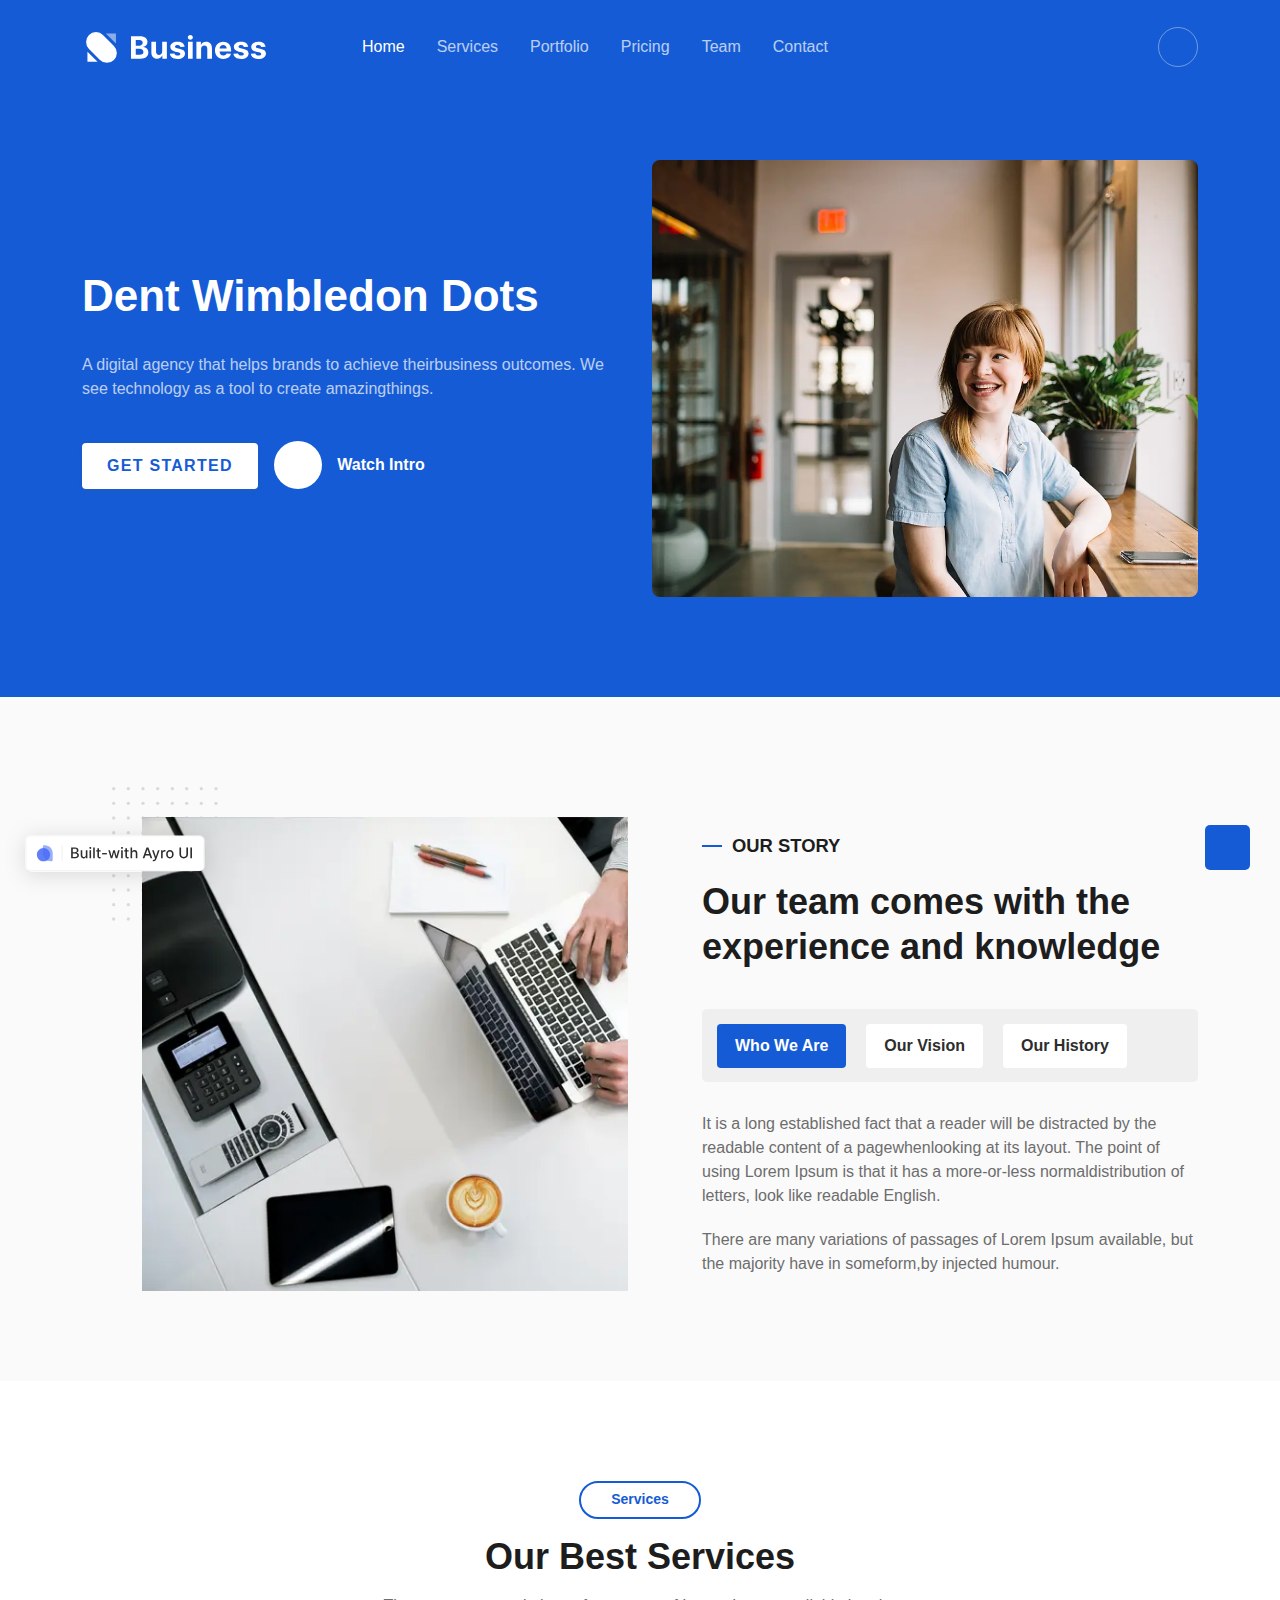
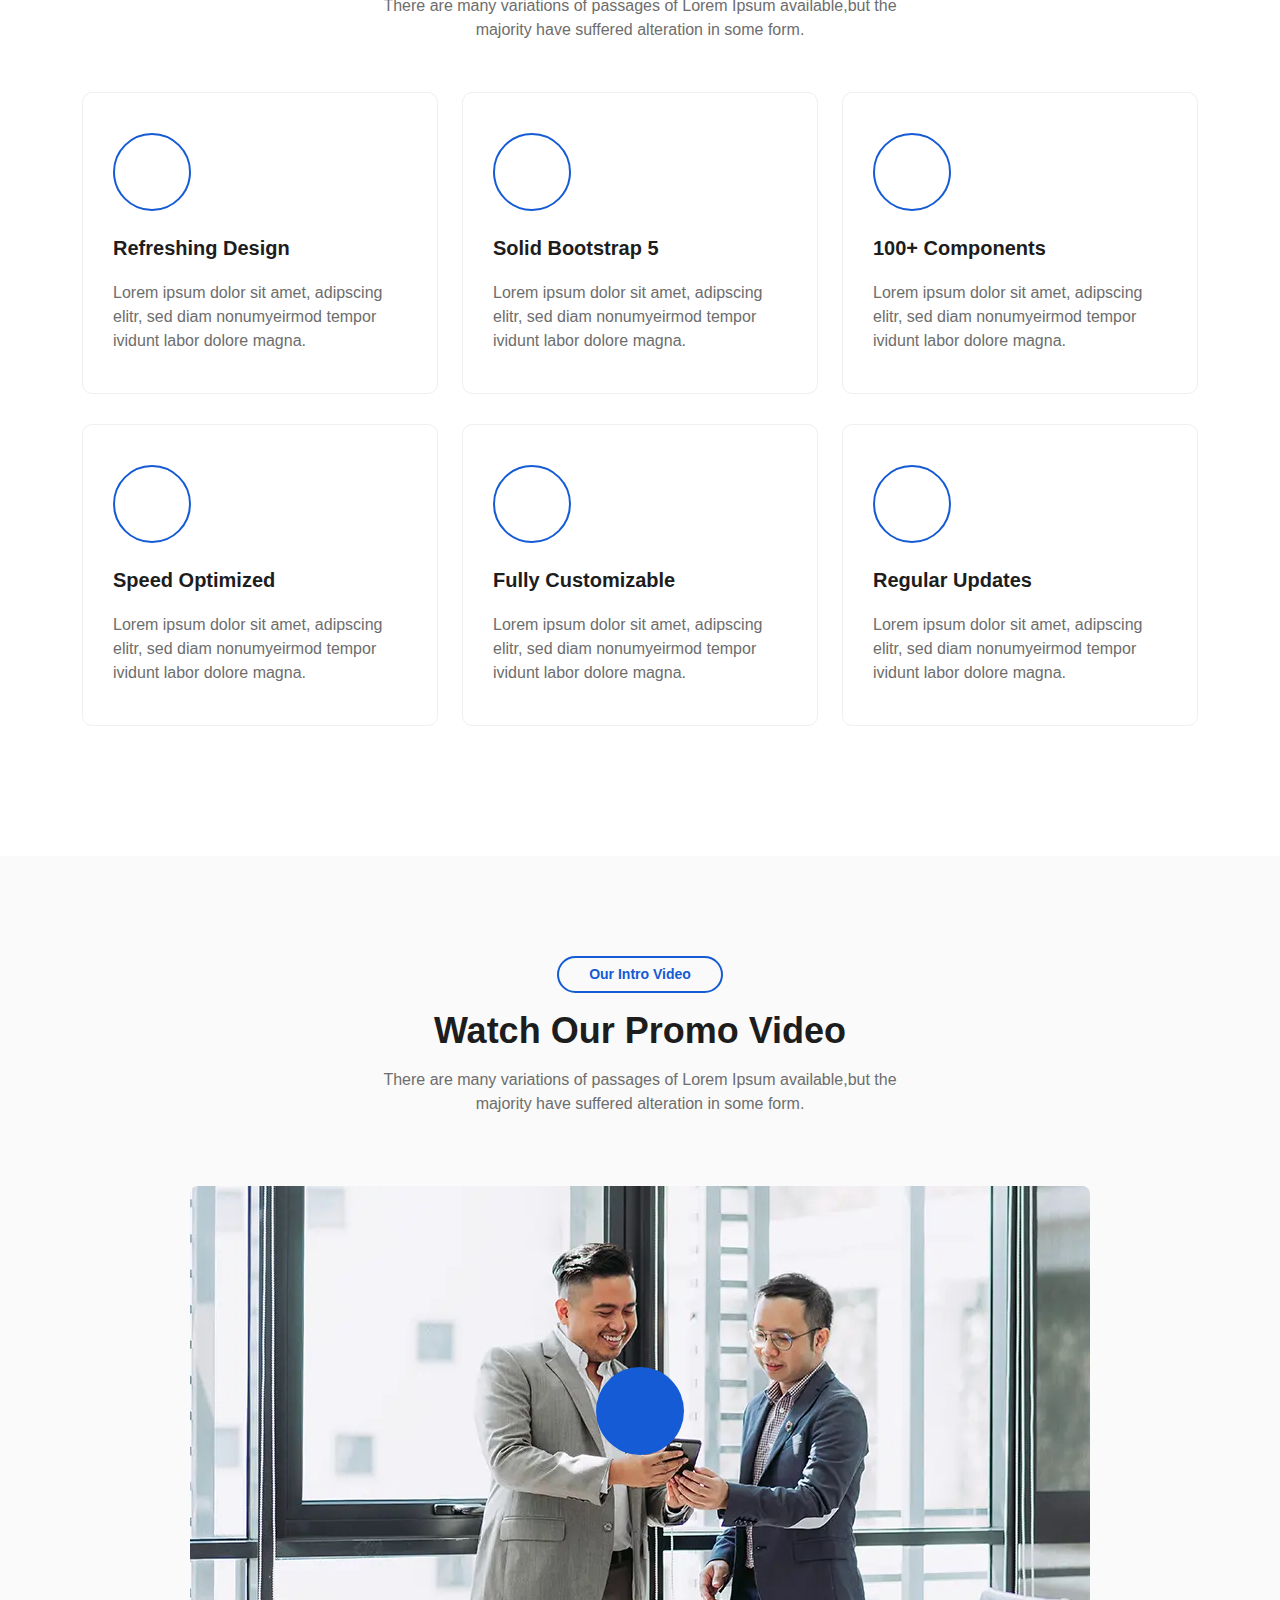
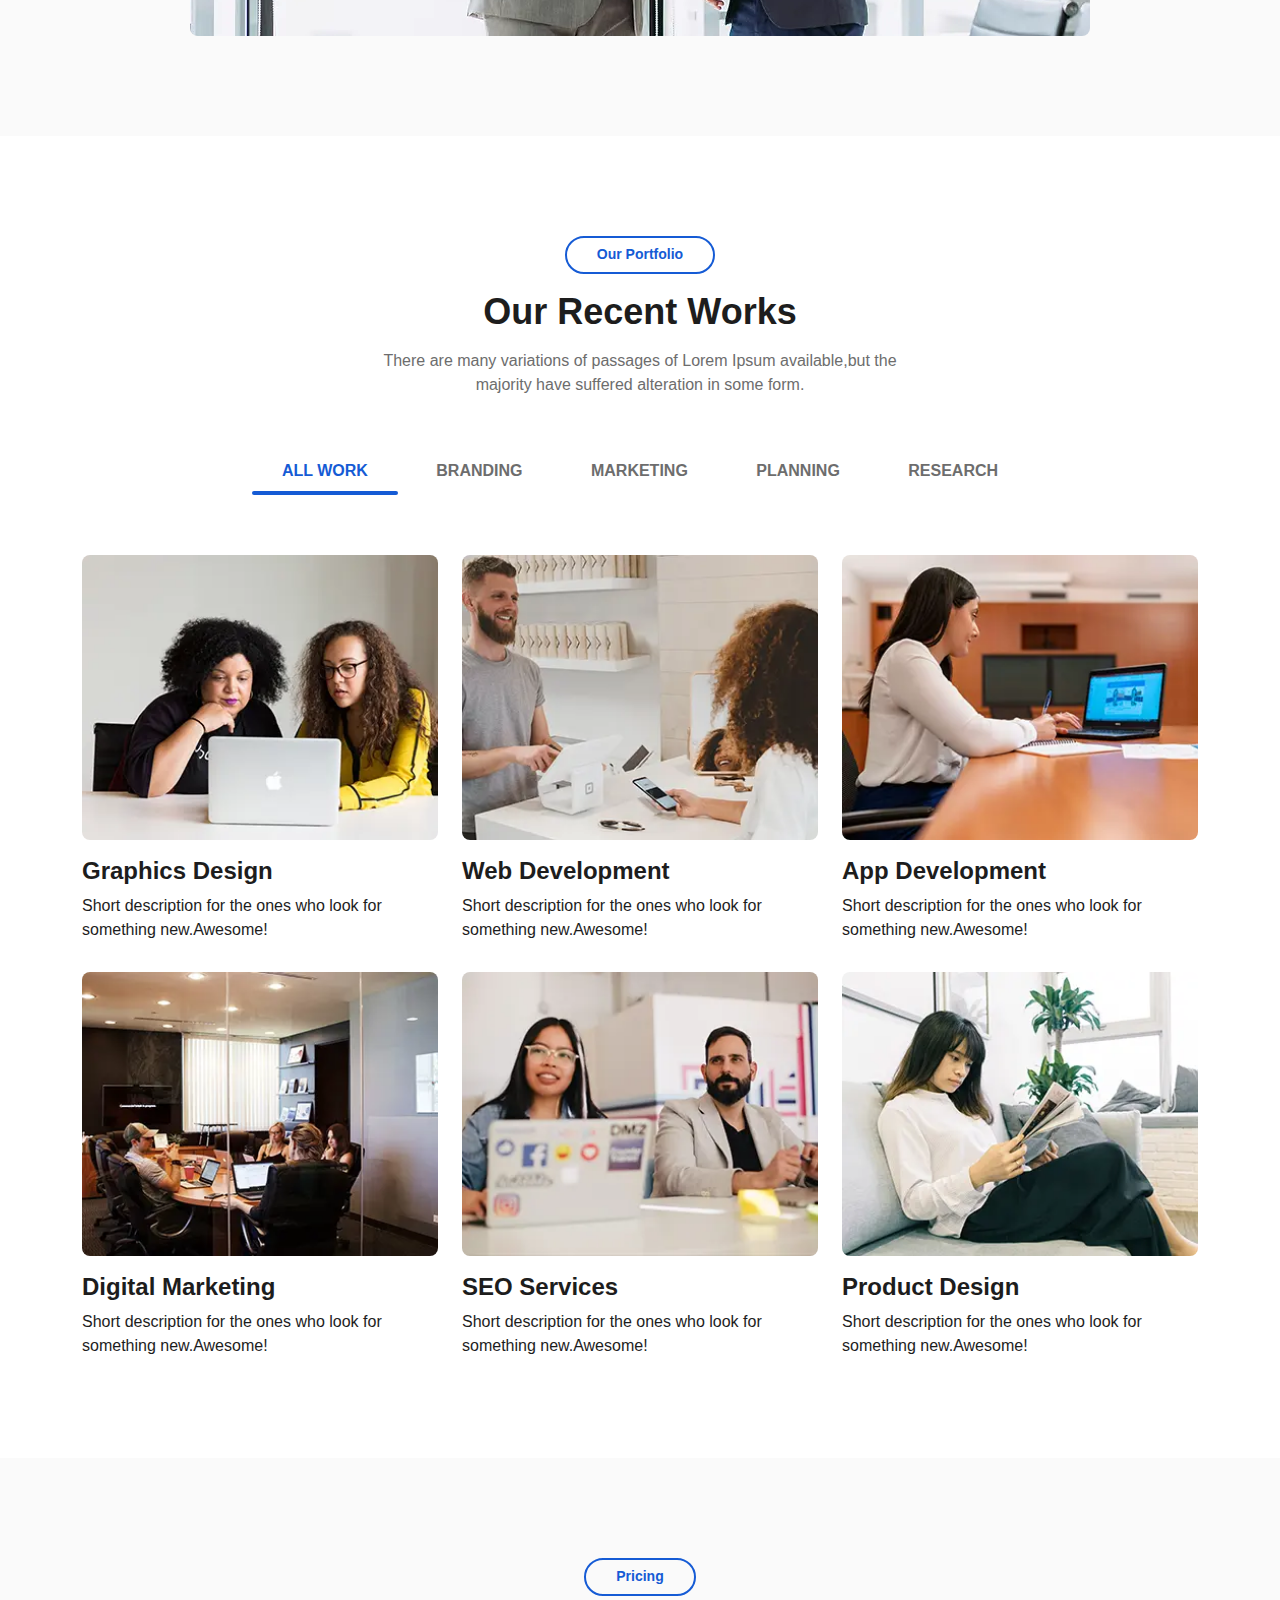
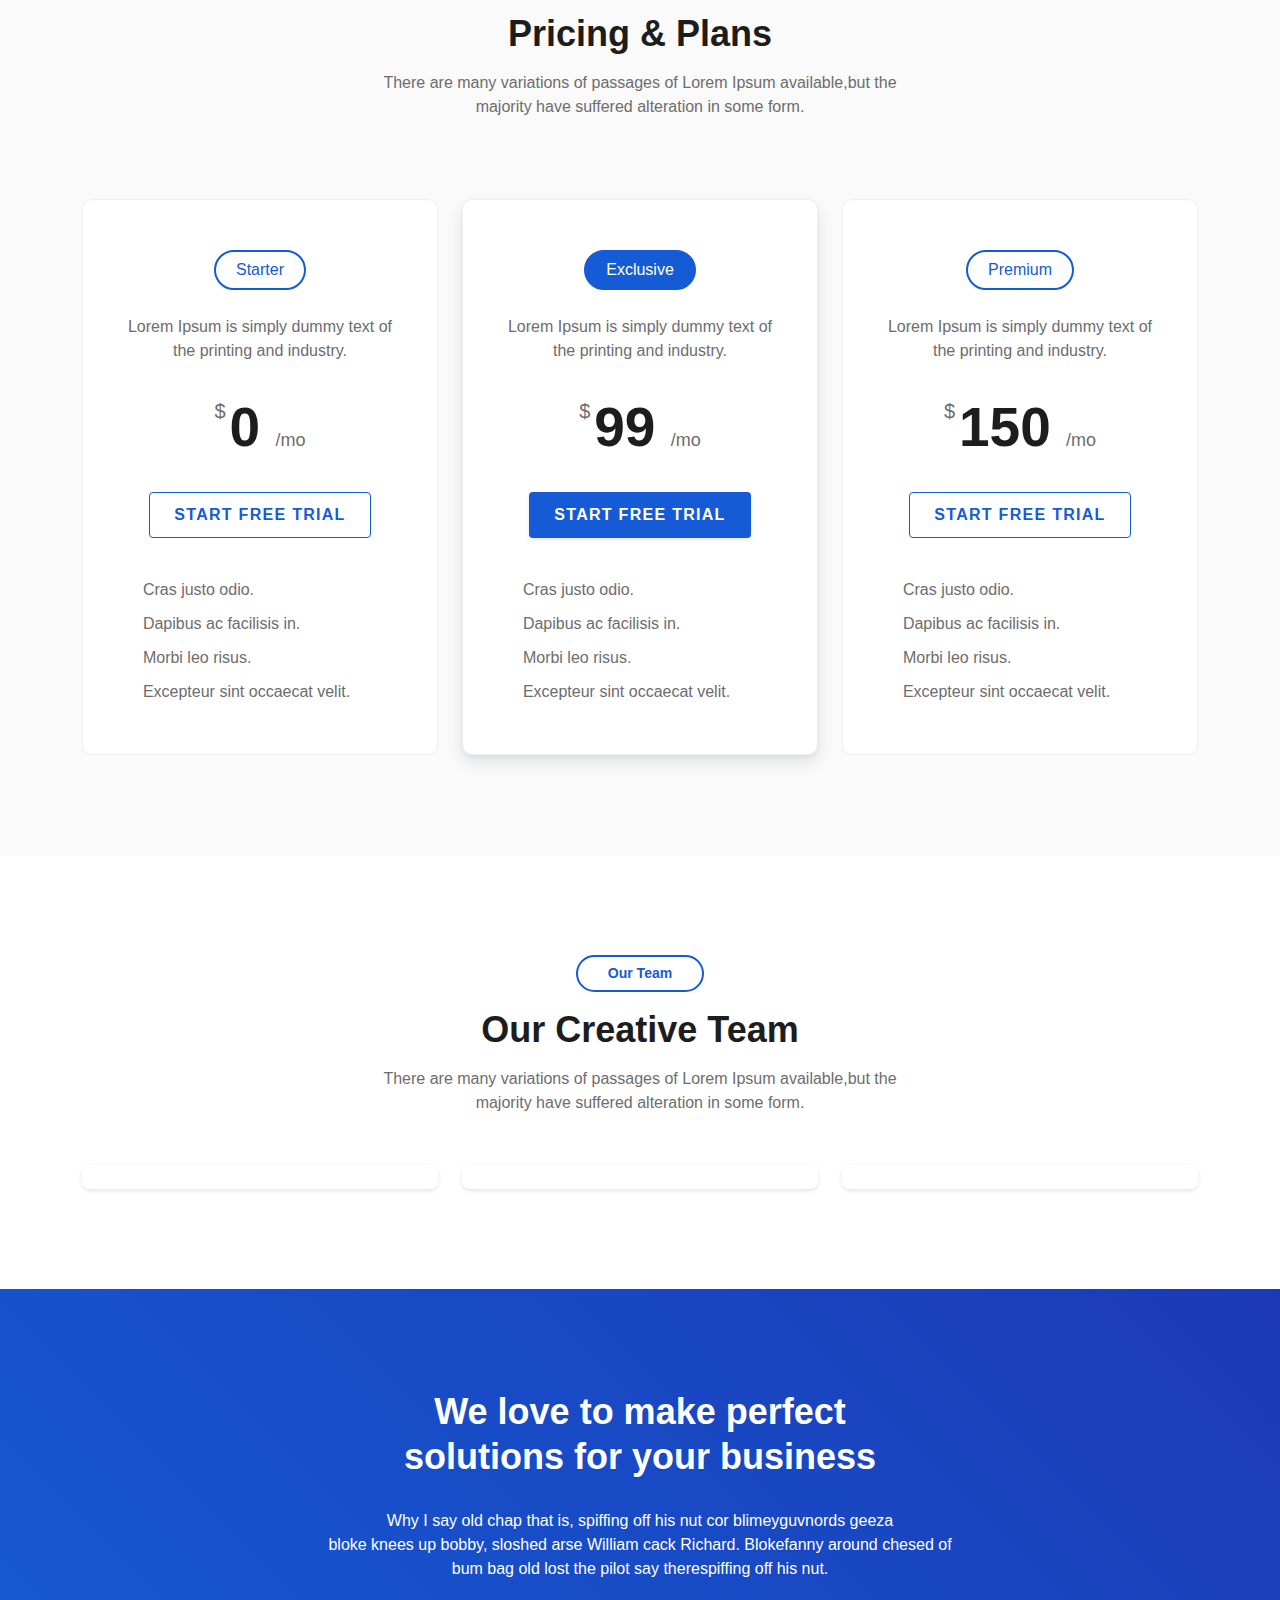
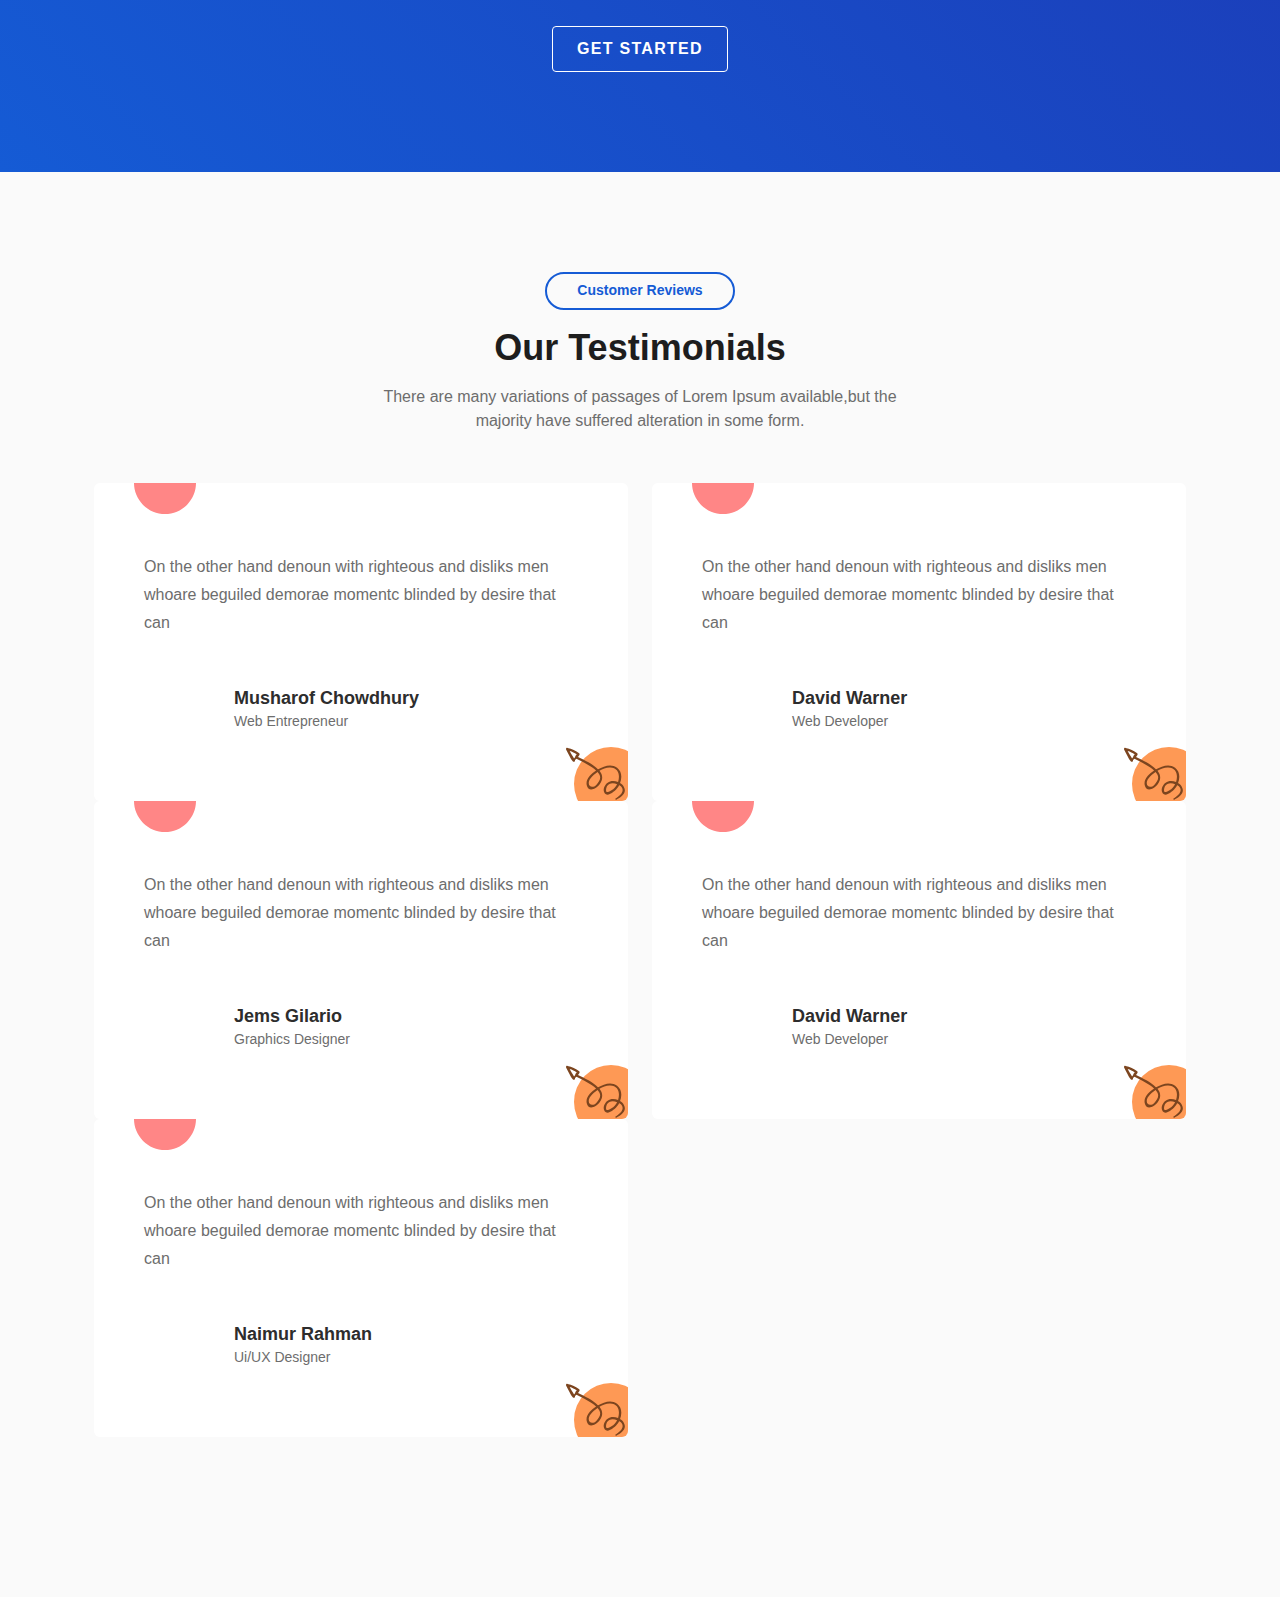
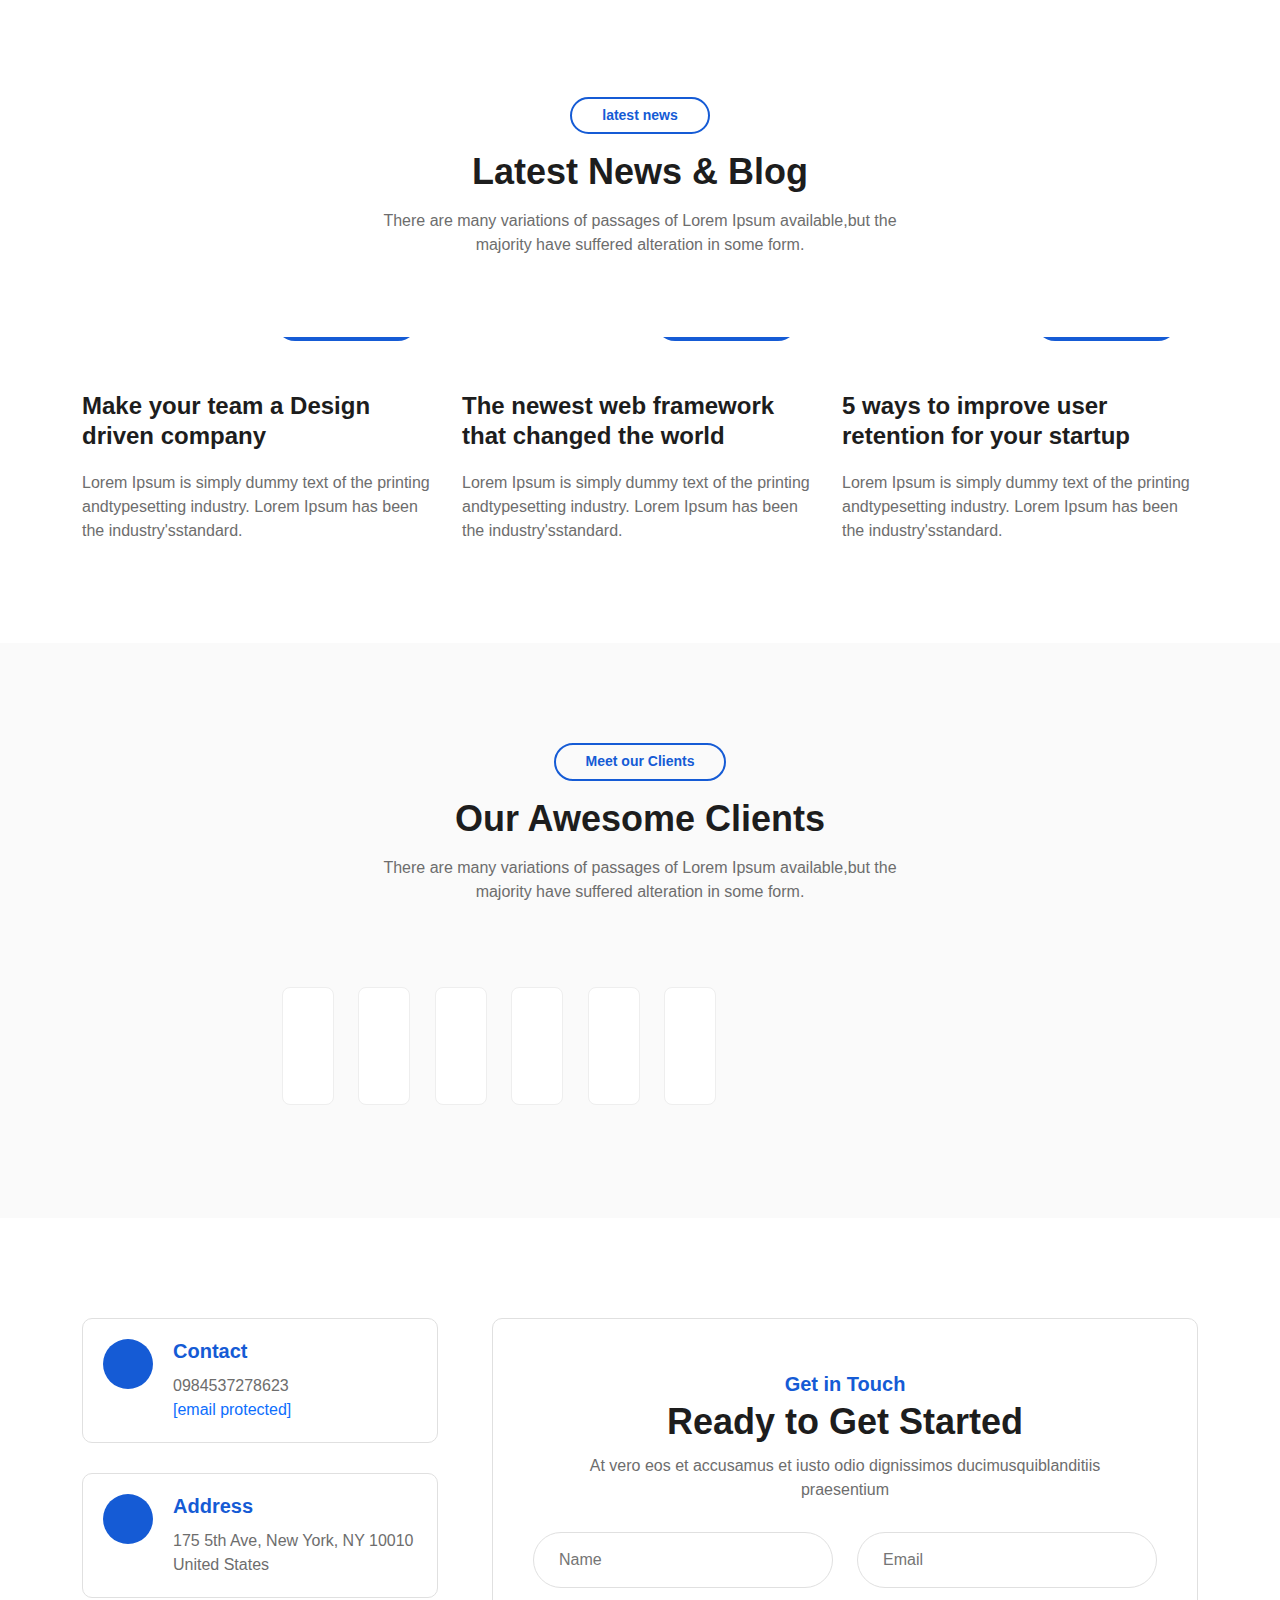
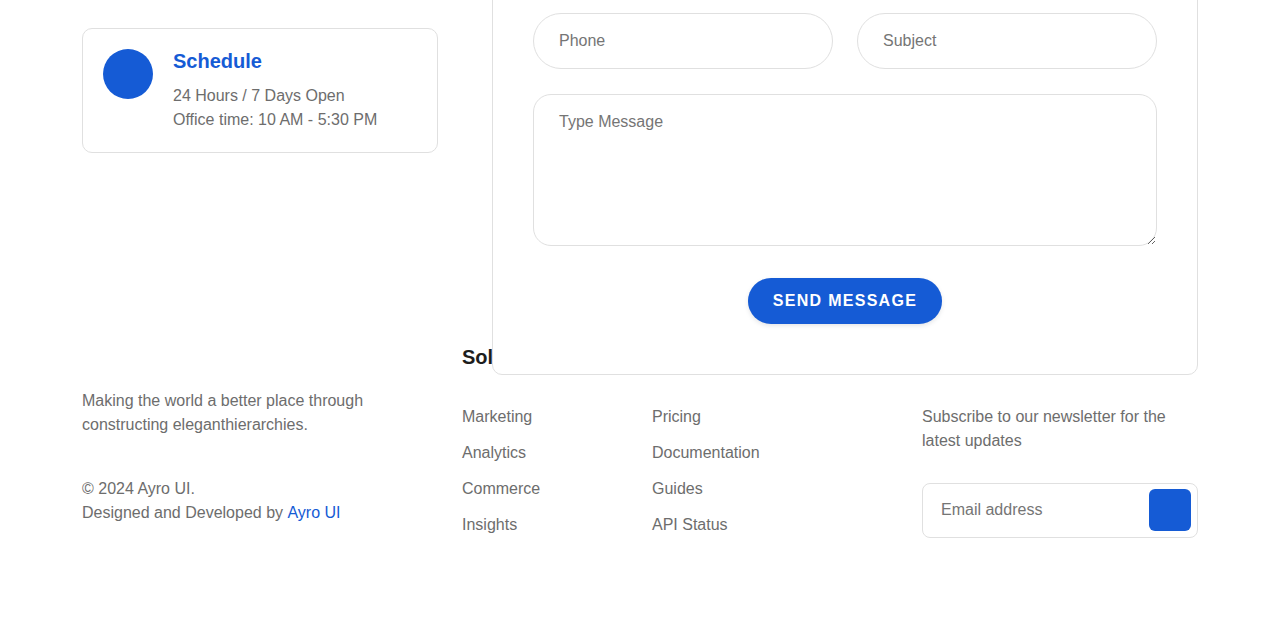
==== commit cb7fce4e: "removed maps" ====
--- a/index.html
+++ b/index.html
@@ -1173,7 +1173,7 @@
     </section>
     <section class="map-section map-style-9">
       <div class="map-container">
-        <object style="border:0; height: 500px; width: 100%;" data="https://www.google.com/maps/embed?pb=!1m18!1m12!1m3!1d3102.7887109309127!2d-77.44196278417968!3d38.95165507956235!2m3!1f0!2f0!3f0!3m2!1i1024!2i768!4f13.1!3m3!1m2!1s0x0%3A0x0!2zMzjCsDU3JzA2LjAiTiA3N8KwMjYnMjMuMiJX!5e0!3m2!1sen!2sbd!4v1545420879707"></object>
+        <!-- <object style="border:0; height: 500px; width: 100%;" data="https://www.google.com/maps/embed?pb=!1m18!1m12!1m3!1d3102.7887109309127!2d-77.44196278417968!3d38.95165507956235!2m3!1f0!2f0!3f0!3m2!1i1024!2i768!4f13.1!3m3!1m2!1s0x0%3A0x0!2zMzjCsDU3JzA2LjAiTiA3N8KwMjYnMjMuMiJX!5e0!3m2!1sen!2sbd!4v1545420879707"></object> -->
       </div>
       </div>
     </section>
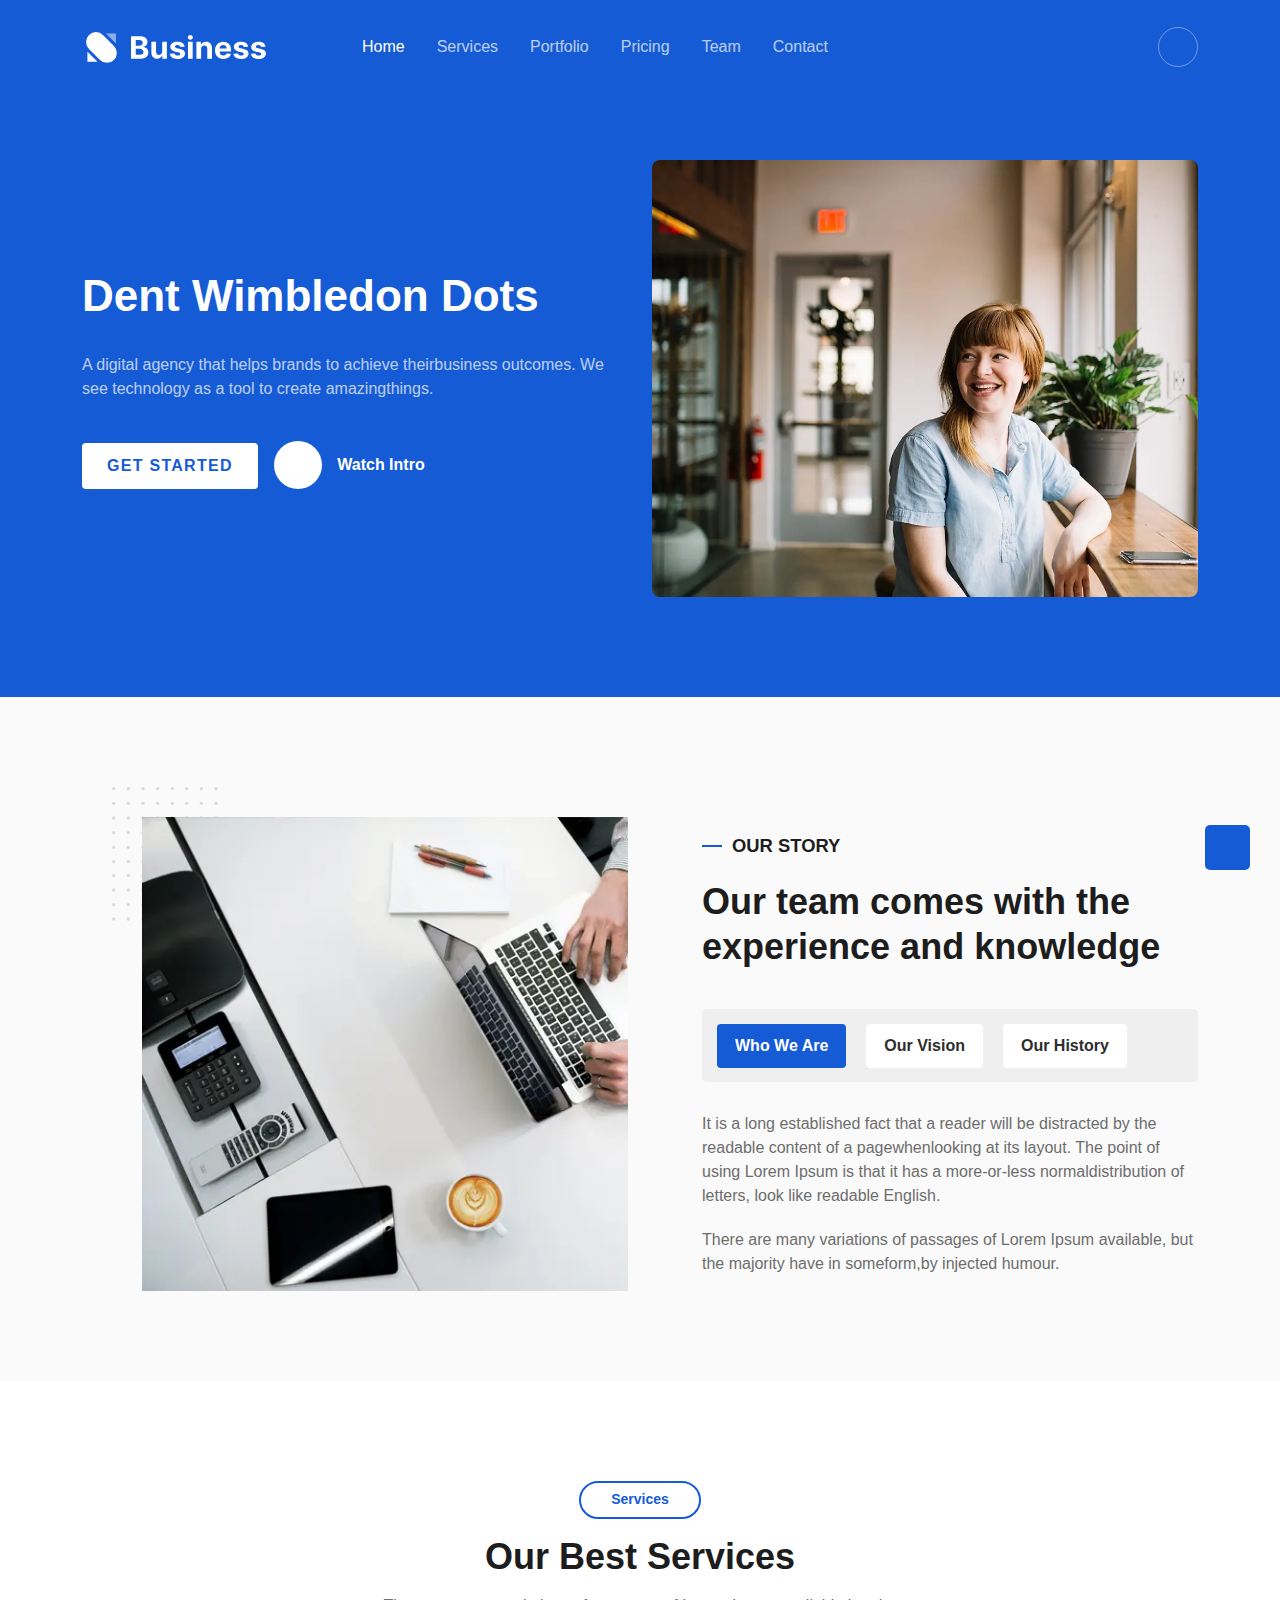
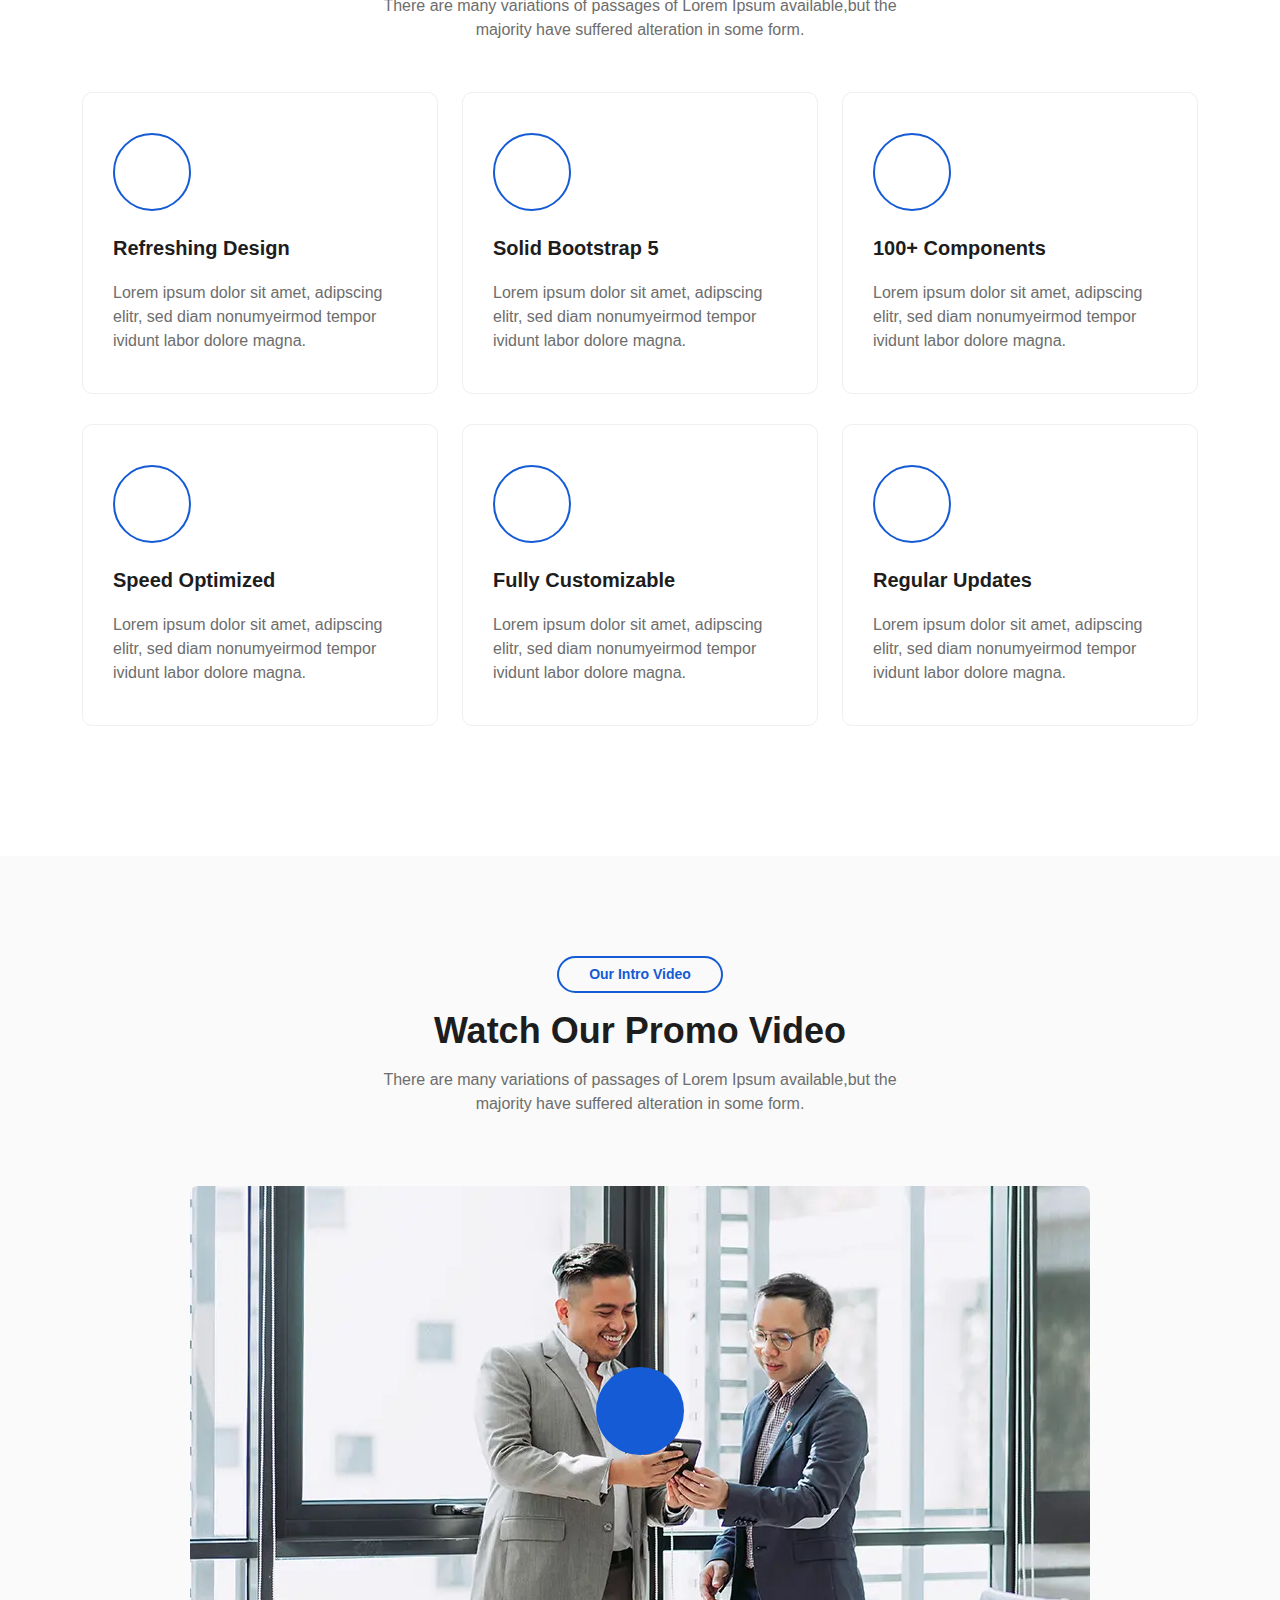
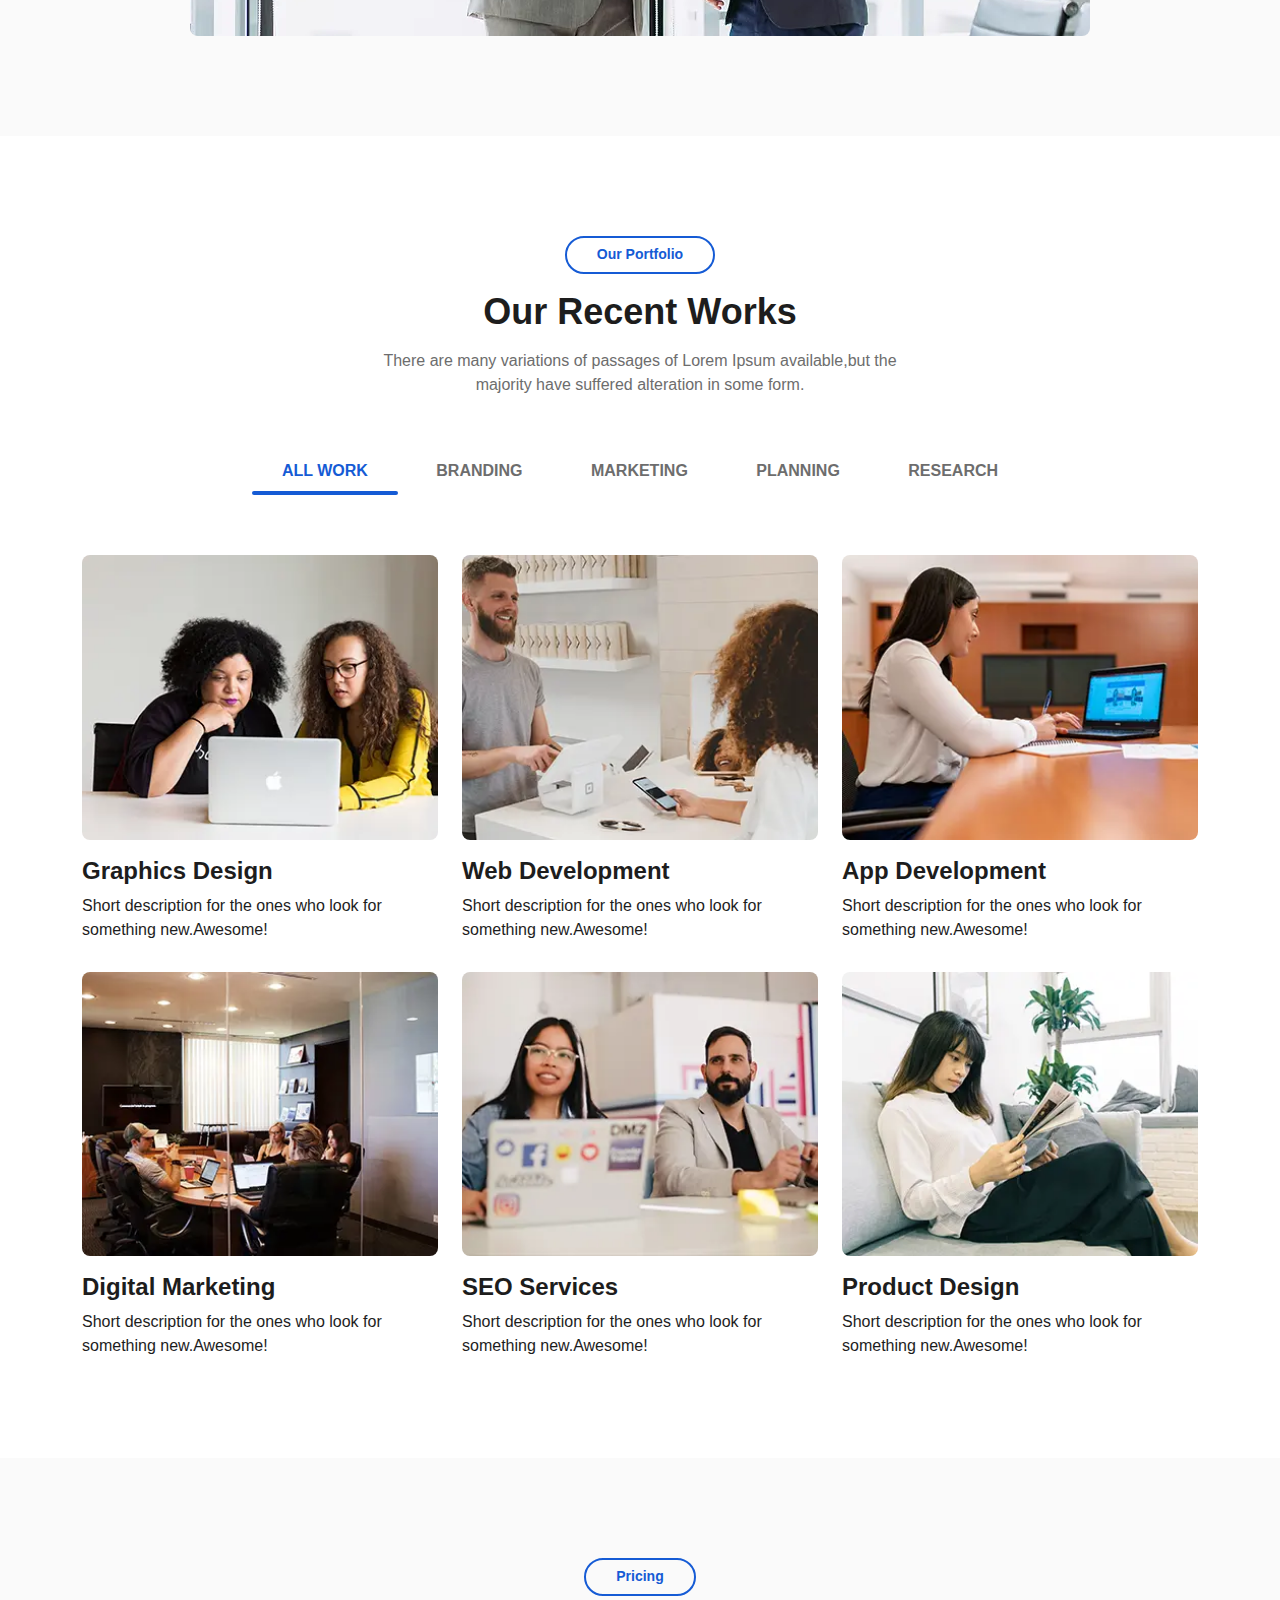
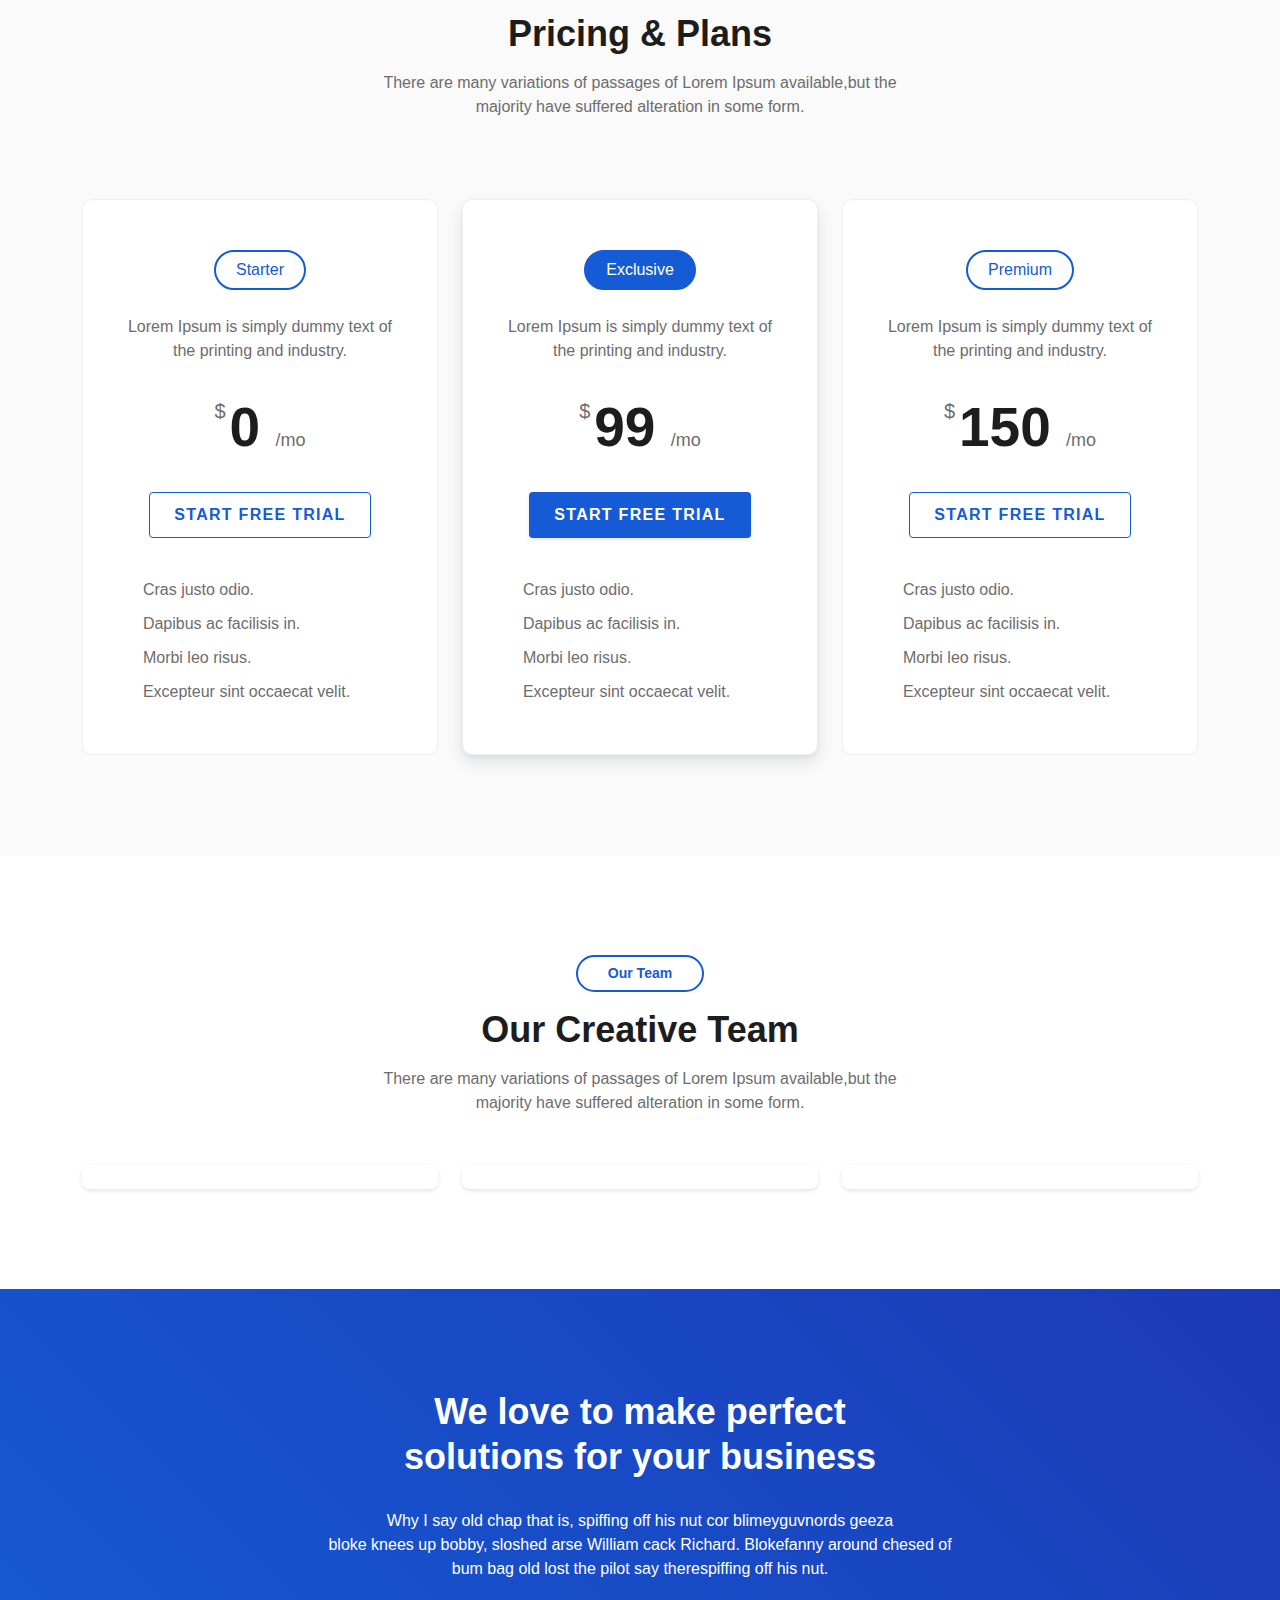
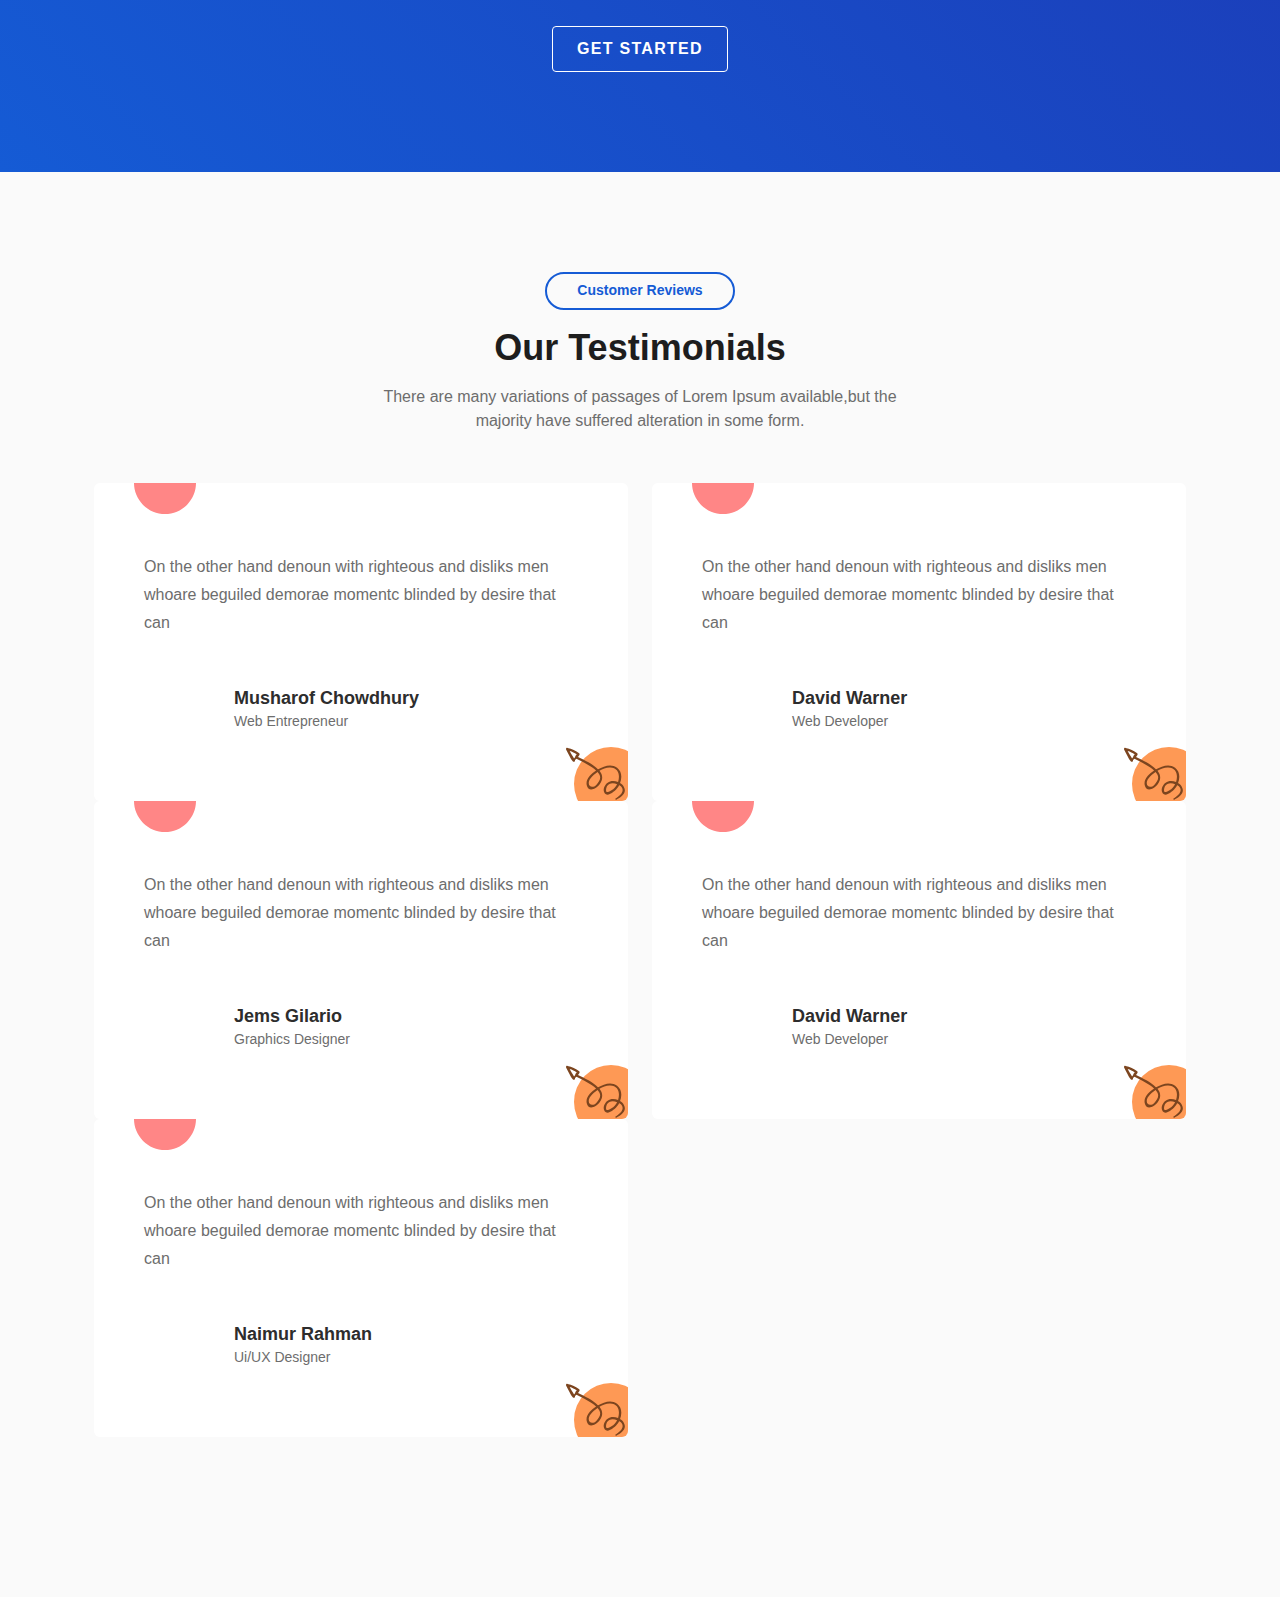
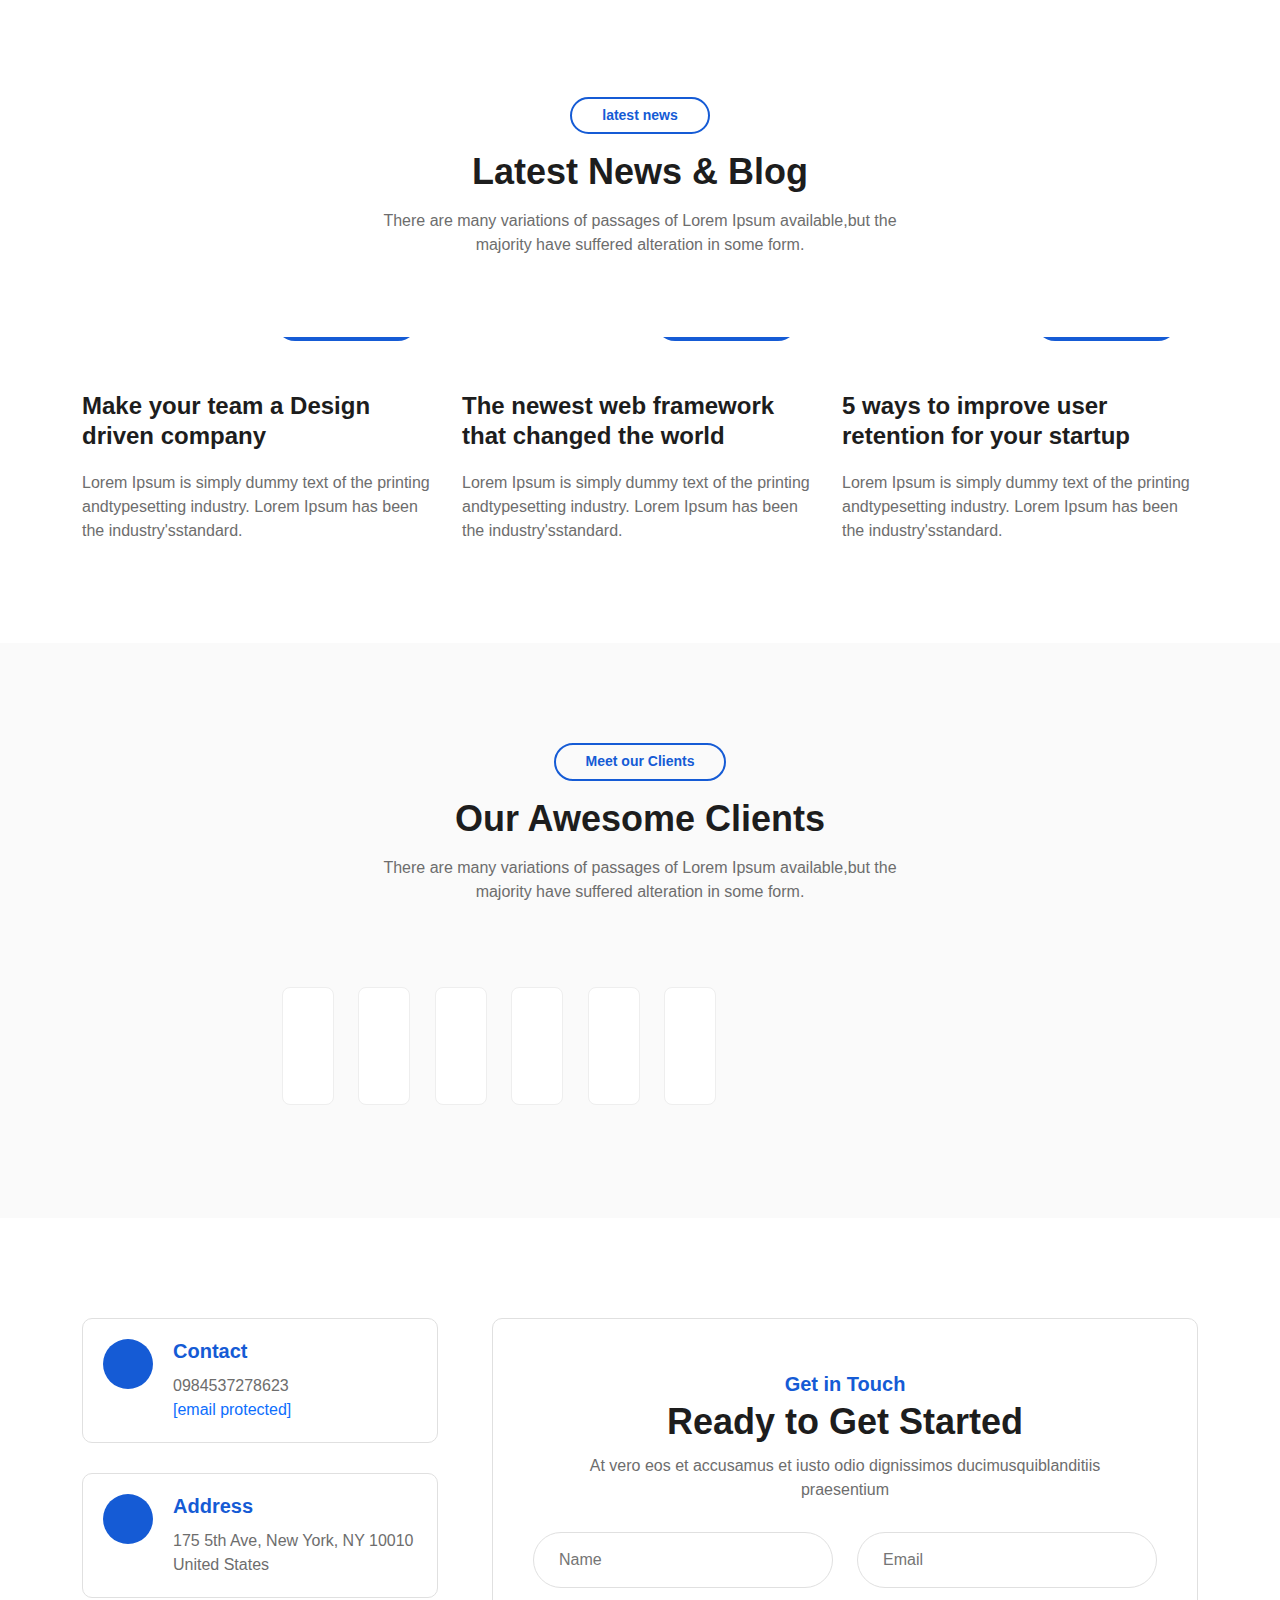
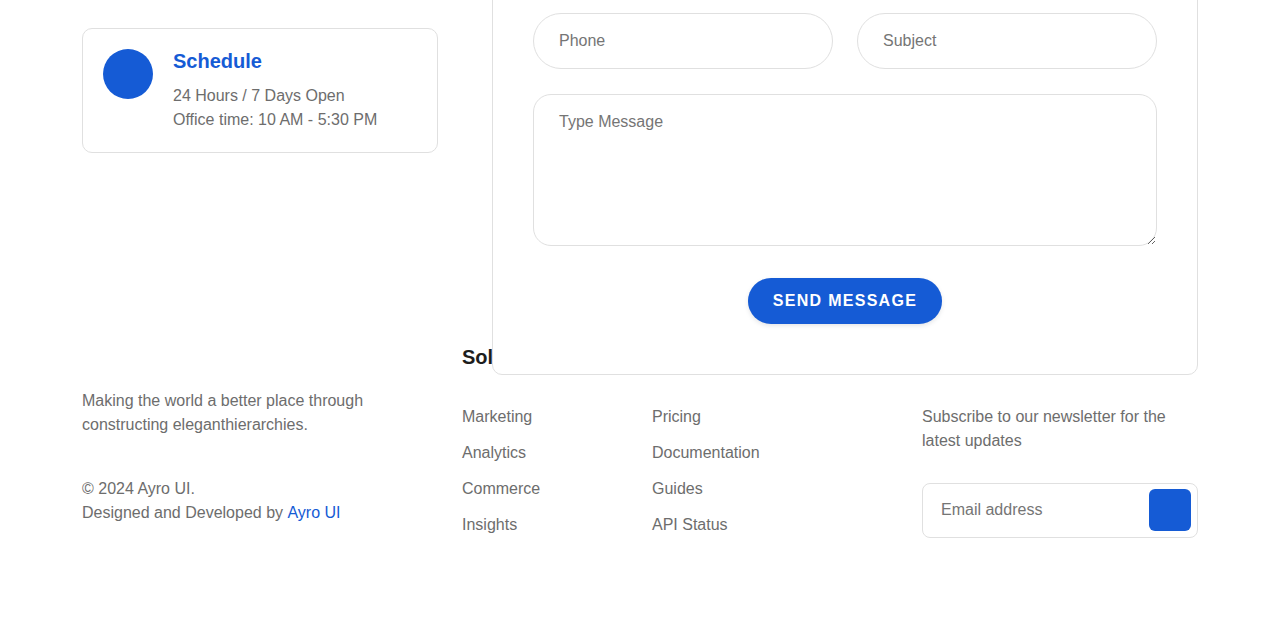
==== commit 71569481: "new title tags" ====
--- a/index.html
+++ b/index.html
@@ -8,7 +8,7 @@
     <meta name="description" content="" />
     <meta name="viewport" content="width=device-width, initial-scale=1, shrink-to-fit=no" />
     <!-- <link rel="shortcut icon" type="image/x-icon" href="assets/images/favicon.svg" /> -->
-    <title>Dent Wimble Dots</title>
+    <title>index</title>
     <link rel="stylesheet" href="https://fonts.googleapis.com/css?family=Sofia">
     <link rel="stylesheet" href="style.css" />
   </head>
@@ -29,22 +29,22 @@
               <div class="collapse navbar-collapse sub-menu-bar" id="navbarNine">
                 <ul class="navbar-nav me-auto">
                   <li class="nav-item">
-                    <a class="page-scroll active" href="#hero-area">Home</a>
+                    <a class="page-scroll active" href="./">Home</a>
                   </li>
                   <li class="nav-item">
-                    <a class="page-scroll" href="#services">Services</a>
+                    <a class="page-scroll" href="./services.html">Services</a>
                   </li>
                   <li class="nav-item">
-                    <a class="page-scroll" href="#portfolio">Portfolio</a>
+                    <a class="page-scroll" href="./portfolio.html">Portfolio</a>
                   </li>
                   <li class="nav-item">
-                    <a class="page-scroll" href="#pricing">Pricing</a>
+                    <a class="page-scroll" href="./pricing.html">Pricing</a>
                   </li>
                   <li class="nav-item">
-                    <a class="page-scroll" href="#team">Team</a>
+                    <a class="page-scroll" href="./team.html">Team</a>
                   </li>
                   <li class="nav-item">
-                    <a class="page-scroll" href="#contact">Contact</a>
+                    <a class="page-scroll" href="./contact.html">Contact</a>
                   </li>
                 </ul>
               </div>
@@ -1252,11 +1252,11 @@
         </div>
       </div>
     </footer>
-    <div class="made-in-ayroui mt-4">
+    <!-- <div class="made-in-ayroui mt-4">
       <a href="https://ayroui.com" target="_blank" rel="nofollow">
         <img loading="lazy" style="width:220px" src="assets/images/ayroui.svg">
       </a>
-    </div>
+    </div> -->
     <a href="#" class="scroll-top btn-hover">
       <i class="lni lni-chevron-up"></i>
     </a>
